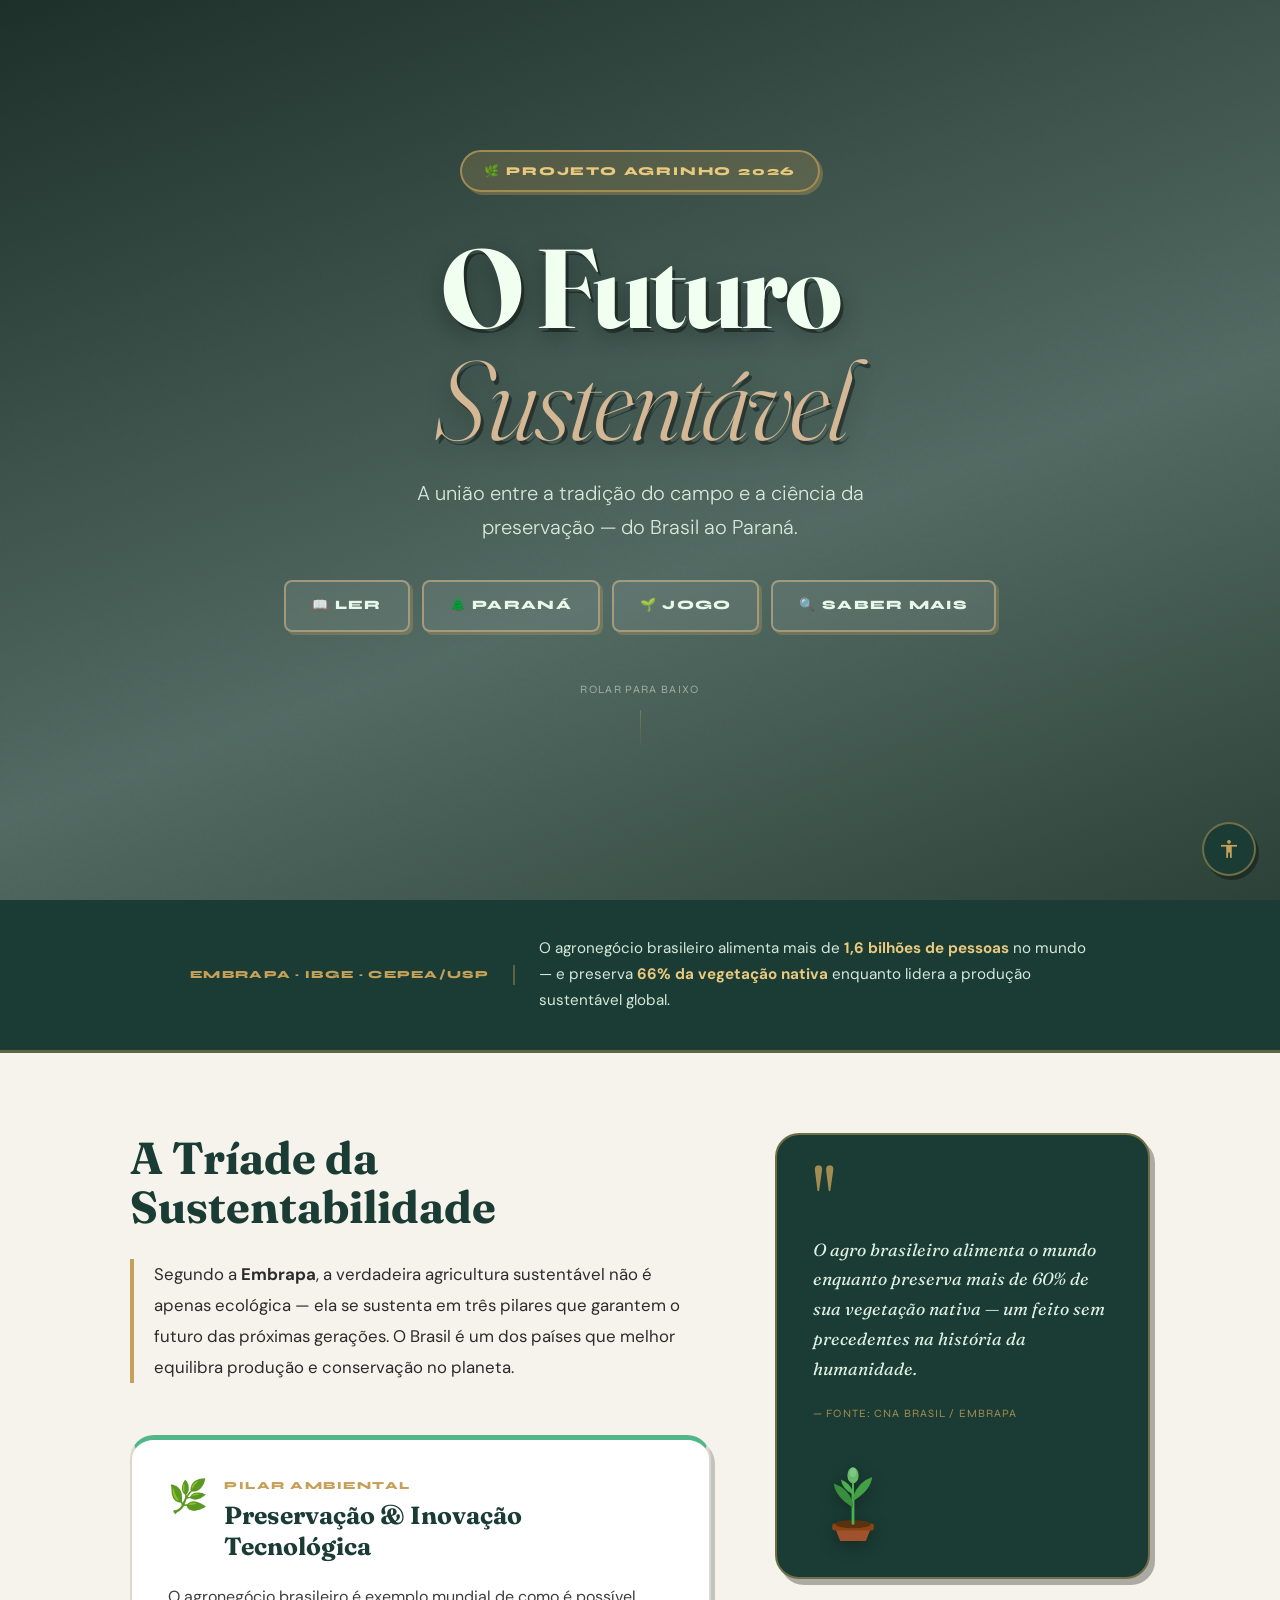
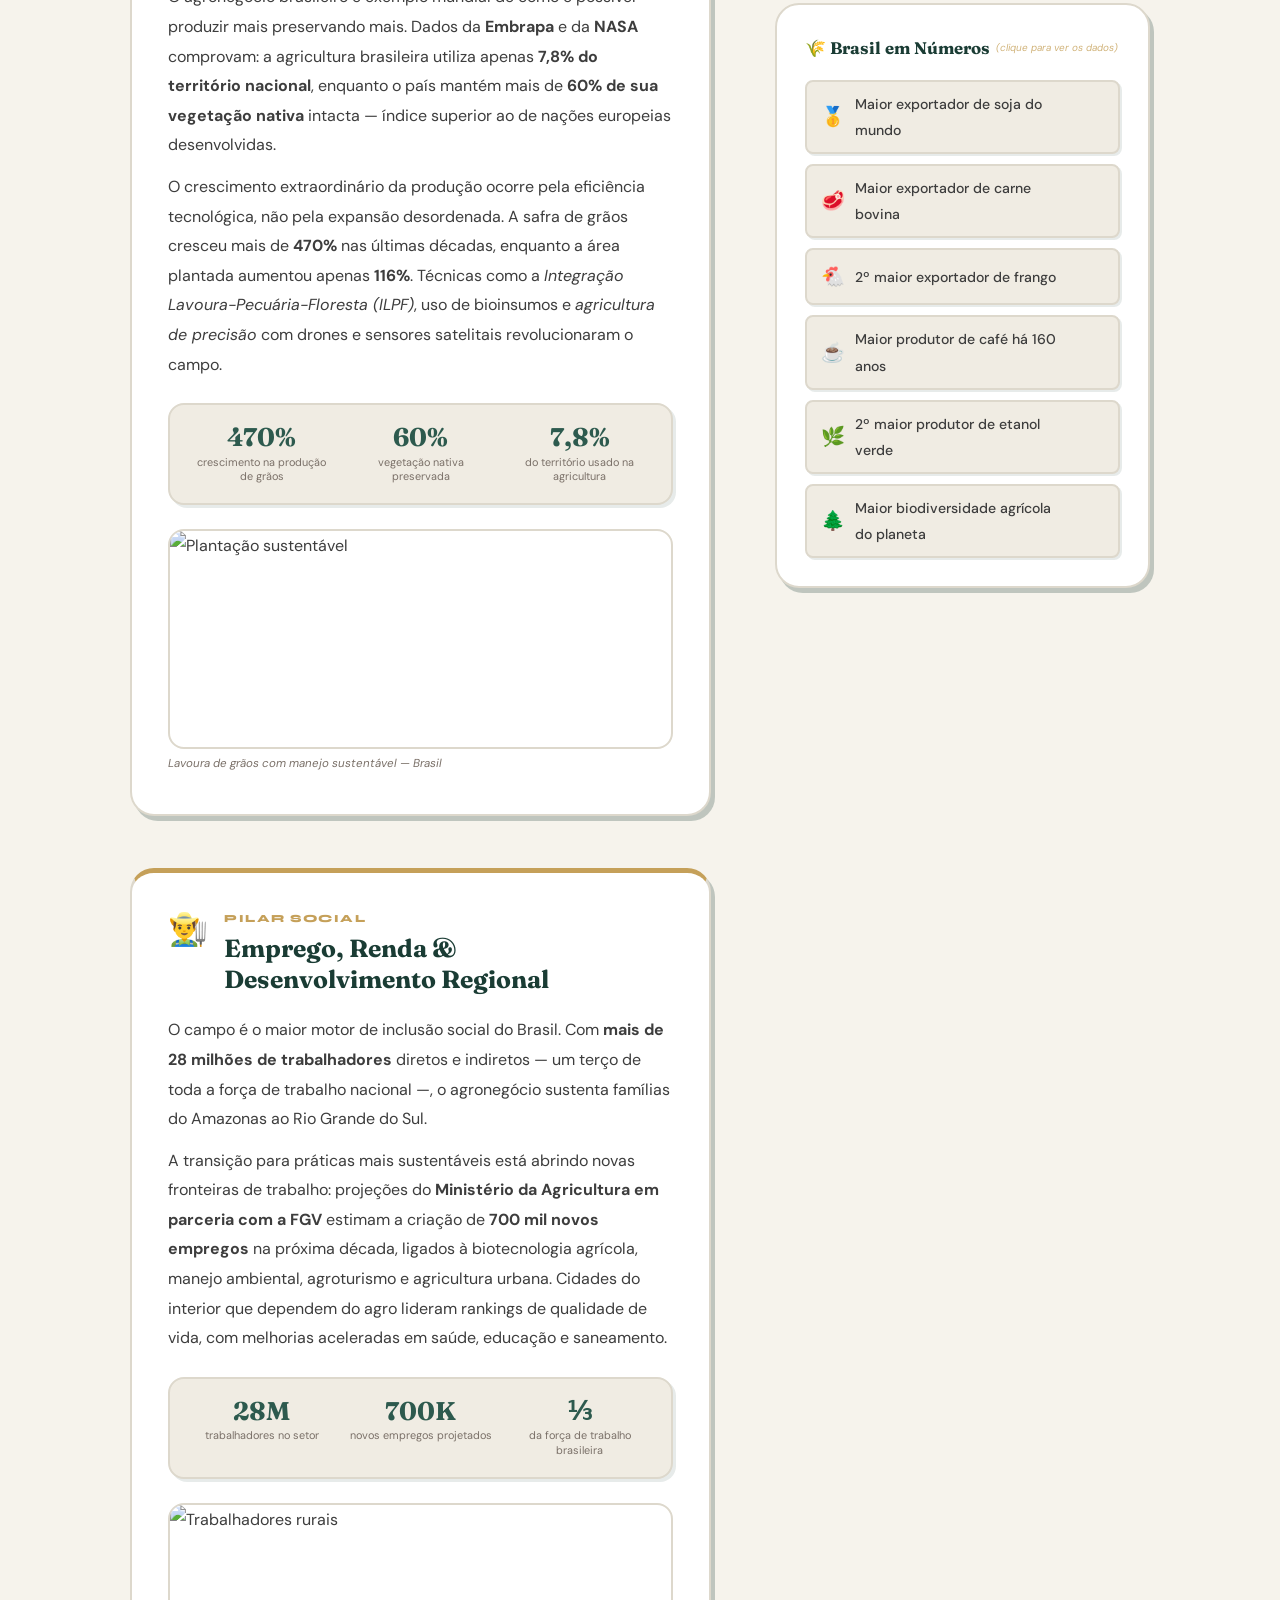
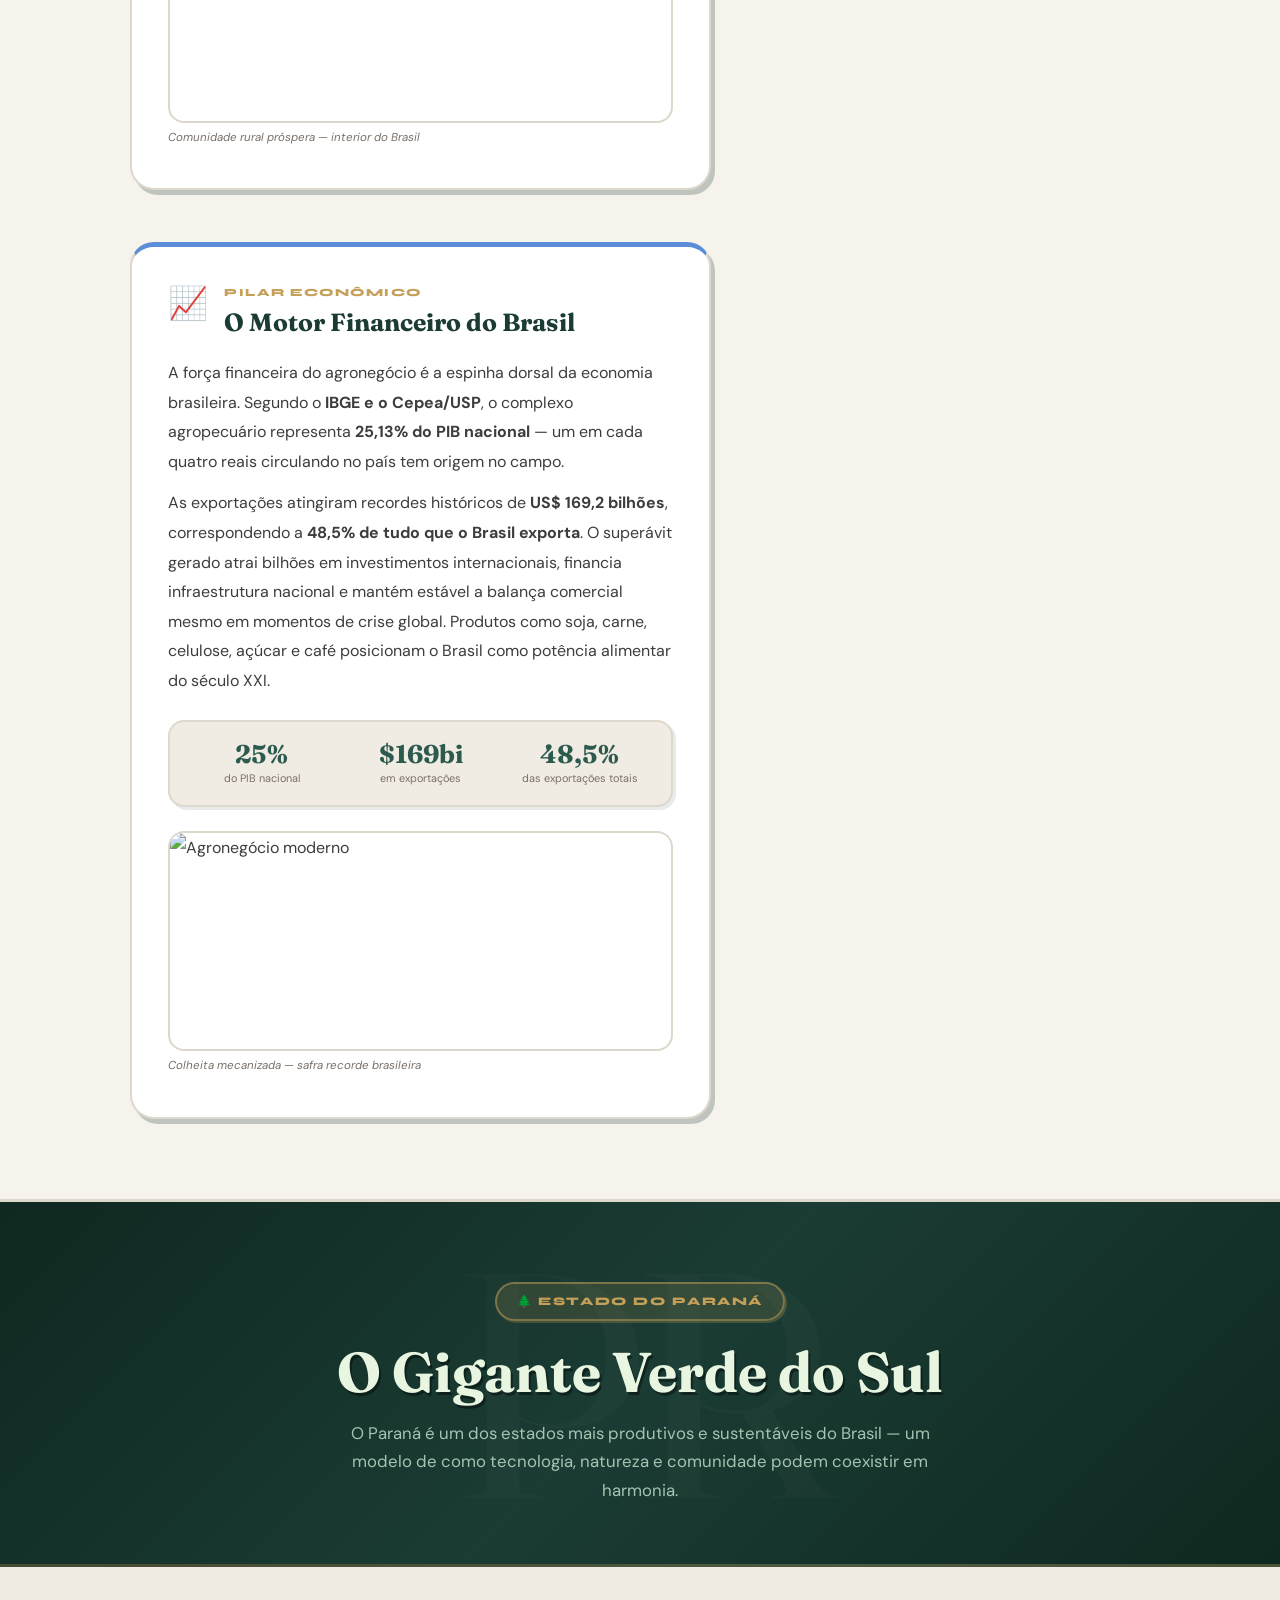
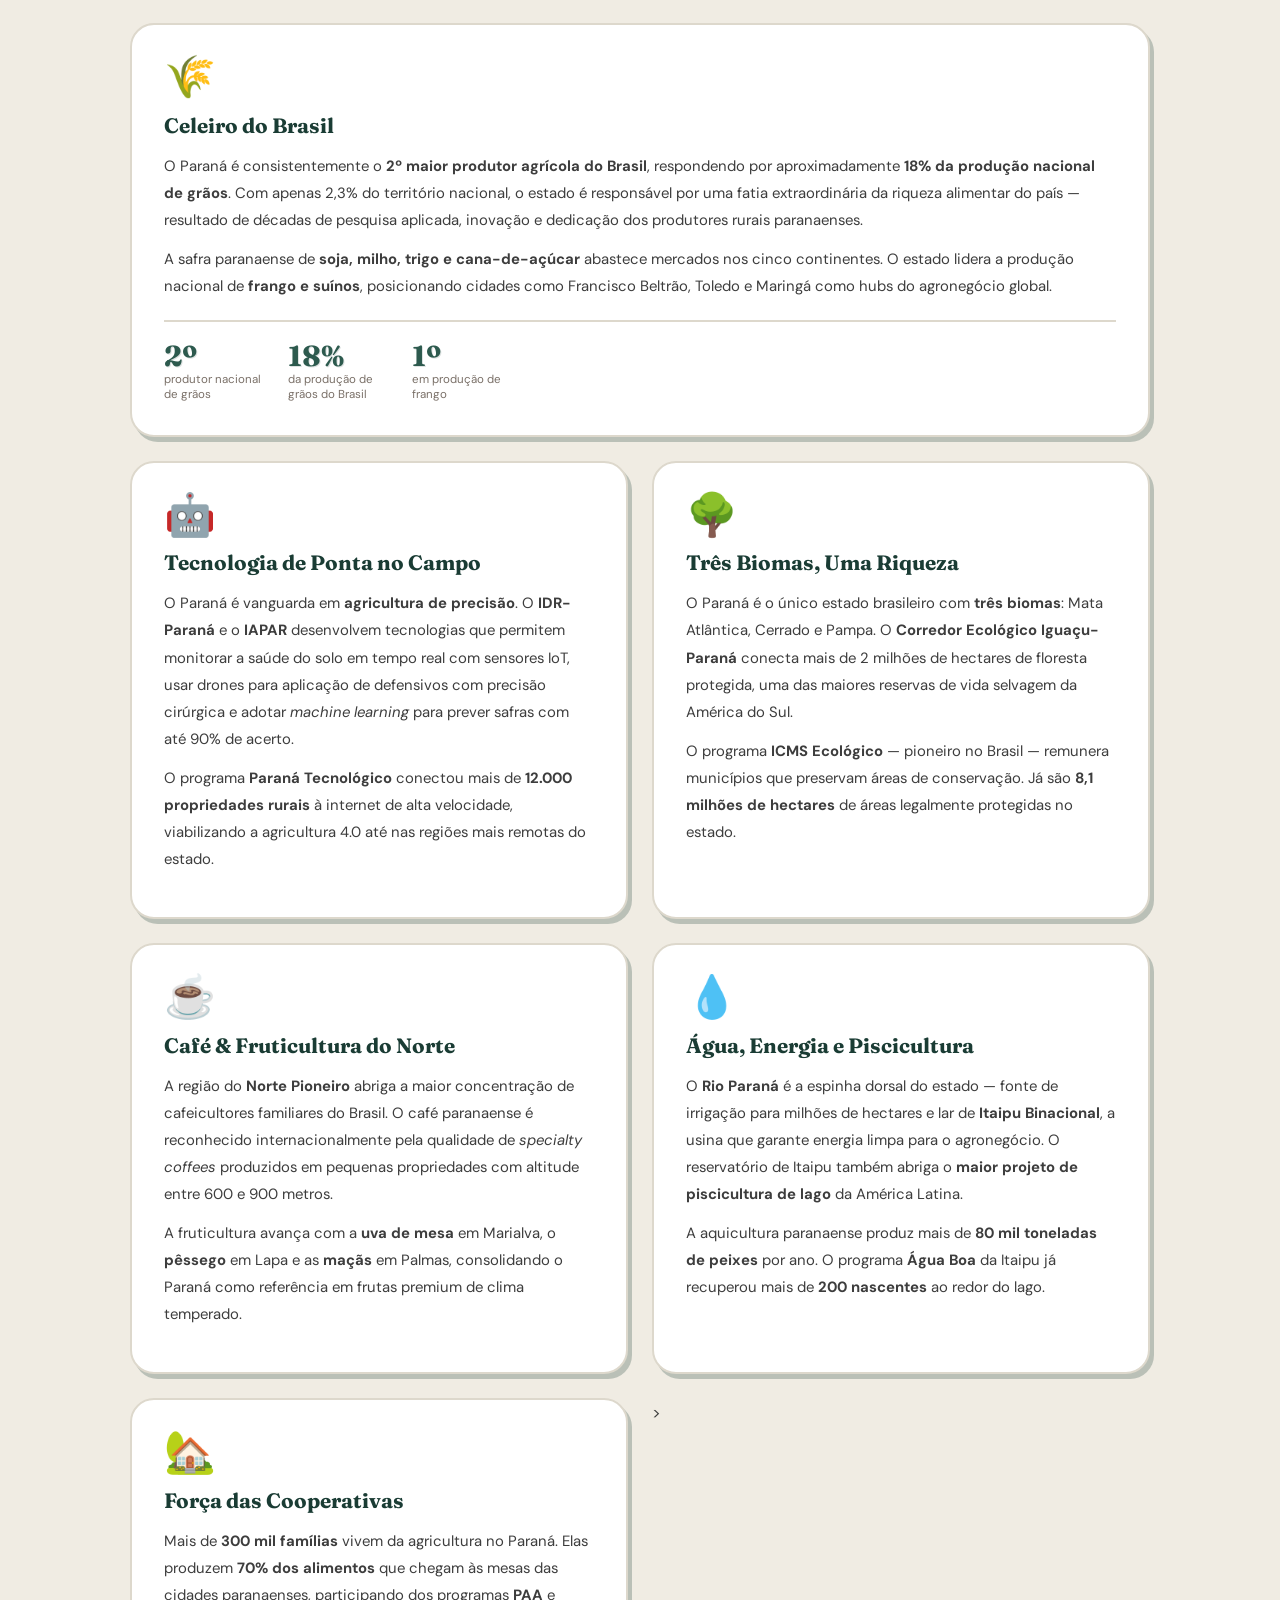
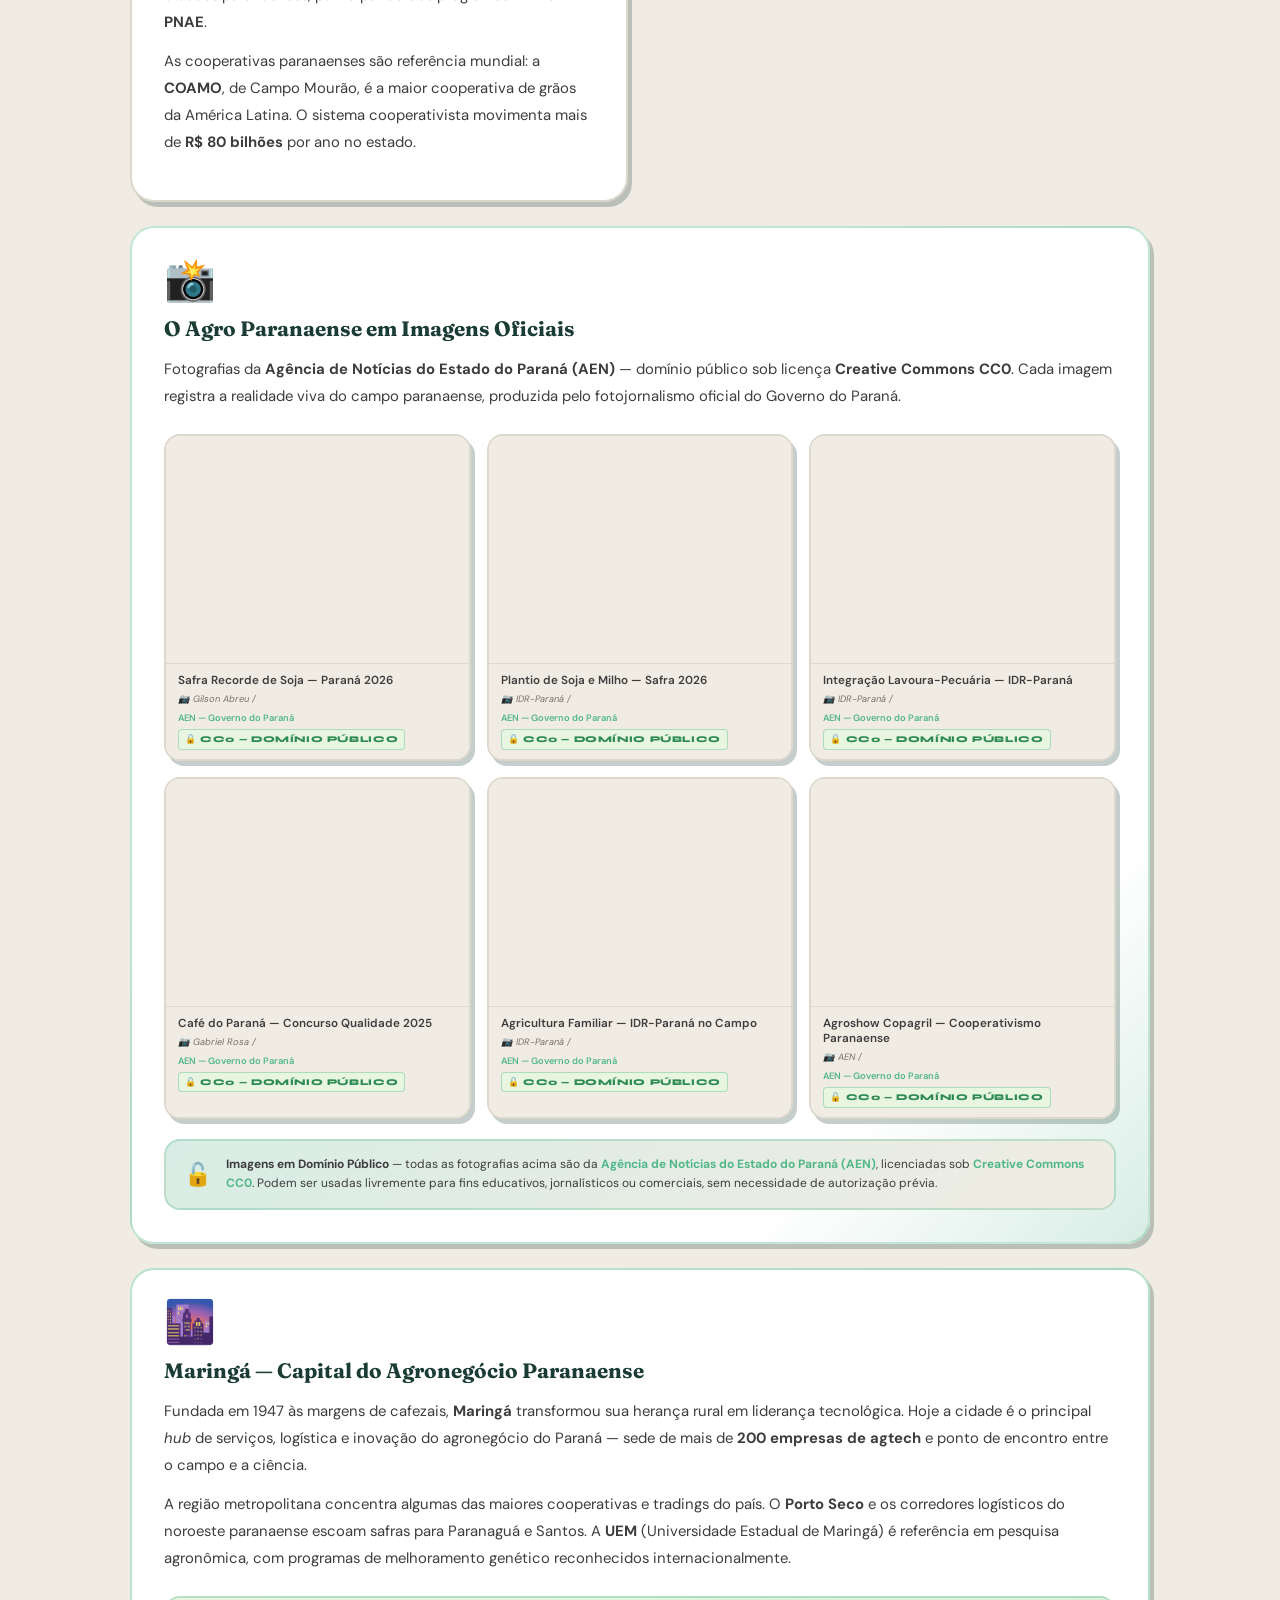
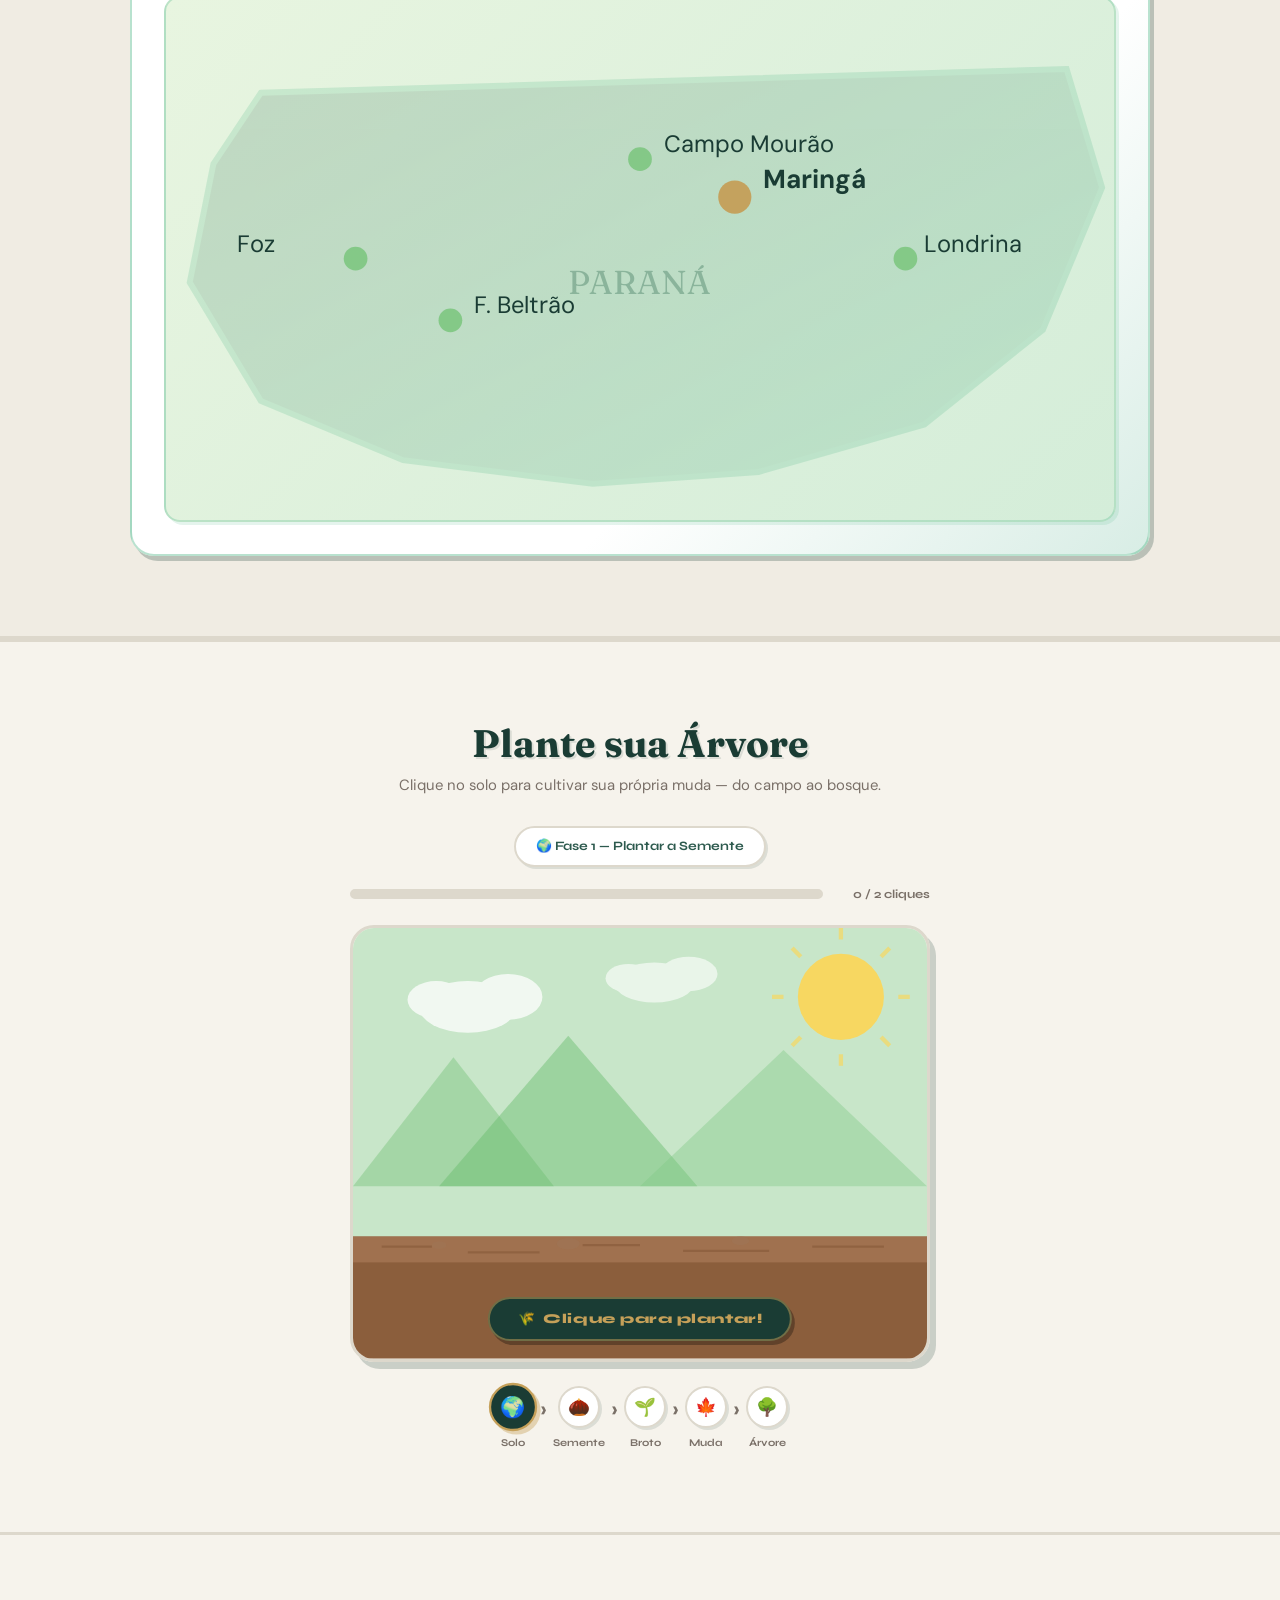
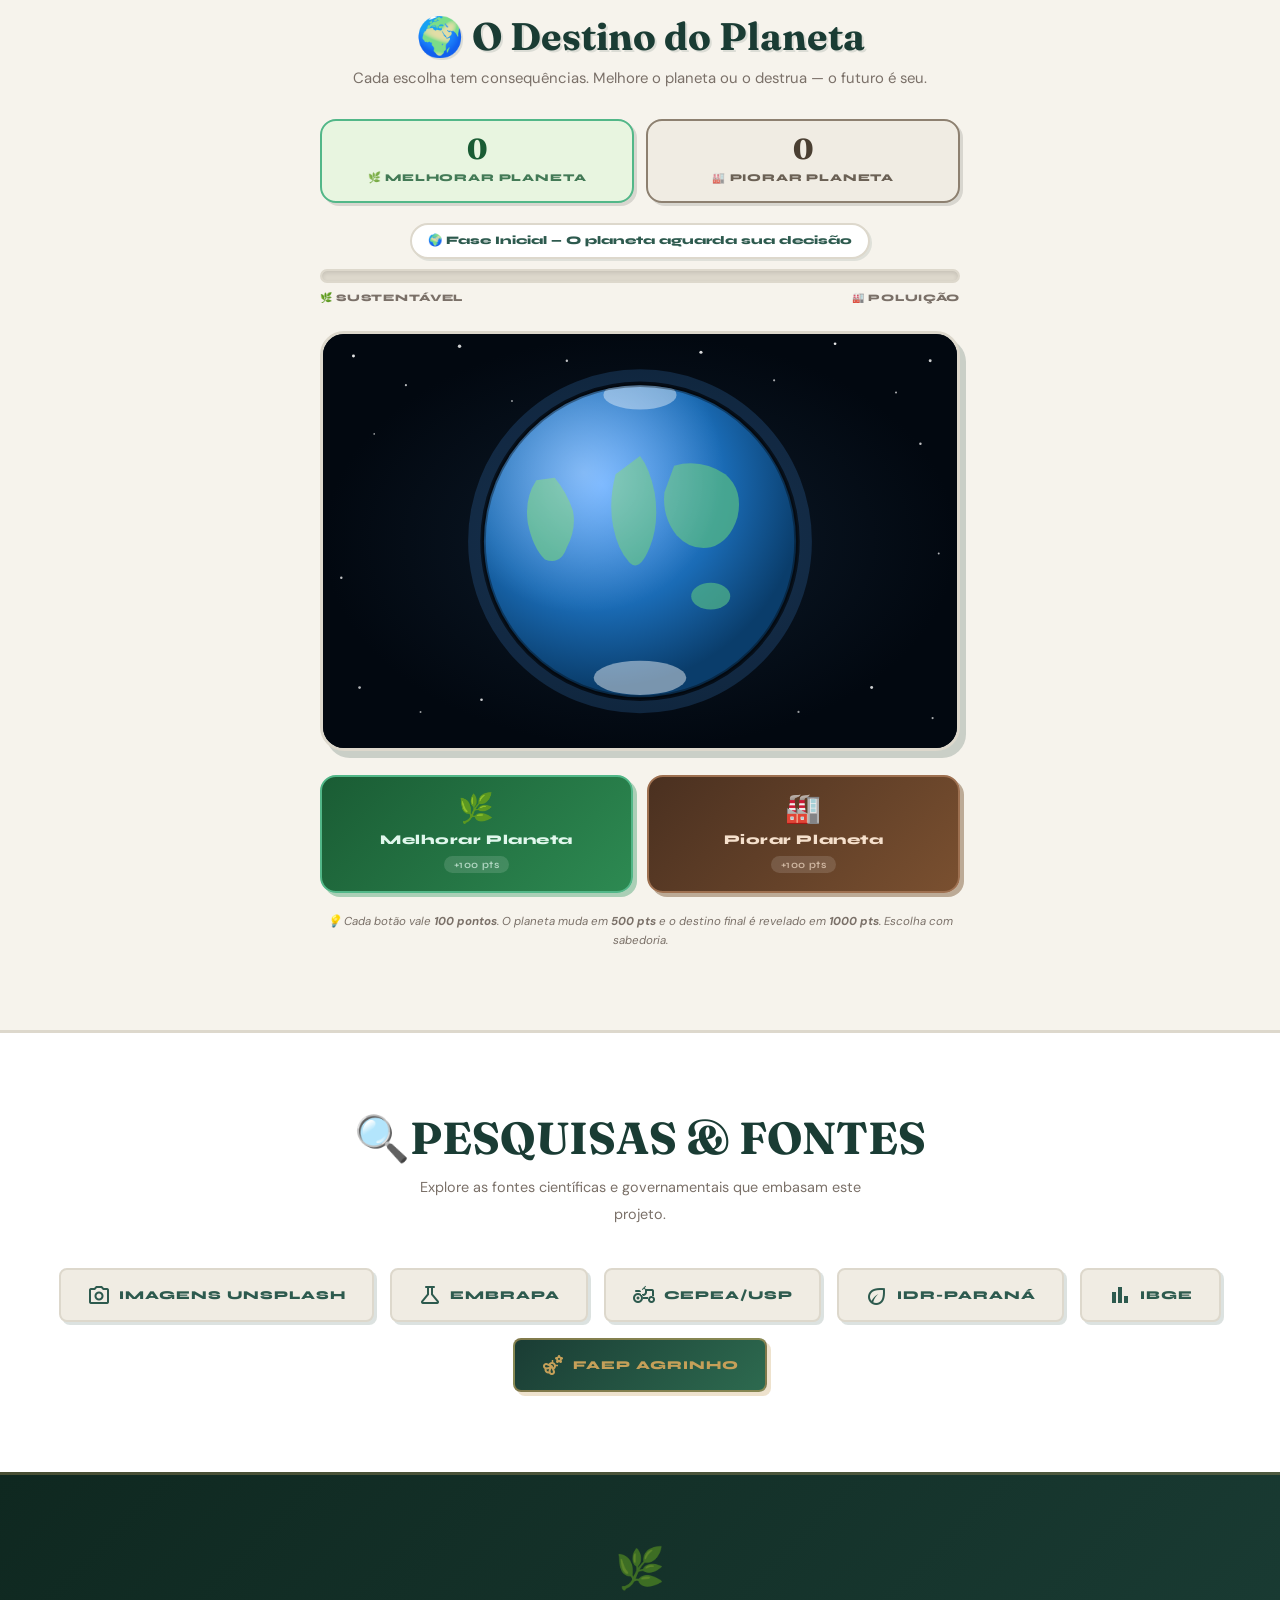
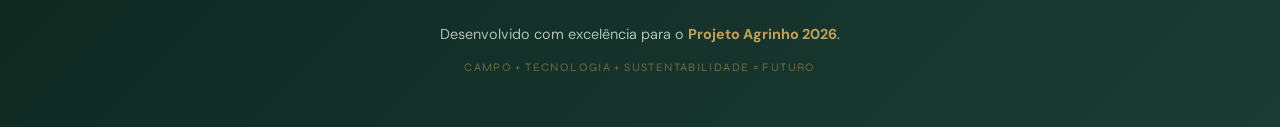
==== index.html @ 2ead5c41 "Add files via upload" ====
<!DOCTYPE html>
<html lang="pt-BR" data-theme="light">
<head>
    <meta charset="UTF-8">
    <meta name="viewport" content="width=device-width, initial-scale=1.0">
    <link rel="icon" type="image/png" href="favicon.png?v=1">
    <title>Espirito Natural Robotico</title>
    <link rel="stylesheet" href="style.css">
    <link rel="stylesheet" href="https://fonts.googleapis.com/css2?family=Material+Symbols+Outlined:opsz,wght,FILL,GRAD@24,400,0,0" />
    <link rel="preconnect" href="https://fonts.googleapis.com">
    <link href="https://fonts.googleapis.com/css2?family=Fraunces:ital,opsz,wght@0,9..144,300;0,9..144,700;1,9..144,400&family=DM+Sans:ital,opsz,wght@0,9..40,300;0,9..40,400;0,9..40,600&family=Syne:wght@400;700;800&display=swap" rel="stylesheet">
</head>
<body>

    <!-- ╔══════════════════════════════════════╗
         ║           HERO / CABEÇALHO           ║
         ╚══════════════════════════════════════╝ -->
    <header class="hero-gourmet">
        <div class="hero-bg-overlay"></div>
        <div class="overlay">
            <div class="hero-badge">🌿 Projeto Agrinho 2026</div>
            <h1>O Futuro <br><span class="italic-gold">Sustentável</span></h1>
            <p class="subtitulo">A união entre a tradição do campo e a ciência da preservação — do Brasil ao Paraná.</p>
            <nav class="hero-nav">
                <a href="#conteudo" class="hero-nav-btn">📖 Ler</a>
                <a href="#parana"   class="hero-nav-btn">🌲 Paraná</a>
                <a href="#jogo"     class="hero-nav-btn">🌱 Jogo</a>
                <a href="#saber-mais" class="hero-nav-btn">🔍 Saber Mais</a>
            </nav>
            <div class="hero-scroll-hint">
                <span>Rolar para baixo</span>
                <div class="scroll-line"></div>
            </div>
        </div>
    </header>

    <main id="conteudo">

        <!-- ╔══════════════════════════════════════╗
             ║        BANNER DE INTRODUÇÃO          ║
             ╚══════════════════════════════════════╝ -->
        <section class="intro-banner">
            <div class="intro-banner-inner">
                <span class="intro-tag">Embrapa · IBGE · Cepea/USP</span>
                <p>O agronegócio brasileiro alimenta mais de <strong>1,6 bilhões de pessoas</strong> no mundo — e preserva <strong>66% da vegetação nativa</strong> enquanto lidera a produção sustentável global.</p>
            </div>
        </section>

        <!-- ╔══════════════════════════════════════╗
             ║        ARTIGO — 3 PILARES            ║
             ╚══════════════════════════════════════╝ -->
        <section class="artigo-principal">
            <div class="coluna-texto">
                <h2>A Tríade da<br>Sustentabilidade</h2>
                <p class="intro">Segundo a <strong>Embrapa</strong>, a verdadeira agricultura sustentável não é apenas ecológica — ela se sustenta em três pilares que garantem o futuro das próximas gerações. O Brasil é um dos países que melhor equilibra produção e conservação no planeta.</p>

                <!-- PILAR AMBIENTAL -->
                <div class="topico topico-ambiental">
                    <div class="topico-header">
                        <span class="topico-icone">🌿</span>
                        <div>
                            <span class="topico-label">Pilar Ambiental</span>
                            <h3>Preservação &amp; Inovação Tecnológica</h3>
                        </div>
                    </div>
                    <p>O agronegócio brasileiro é exemplo mundial de como é possível produzir mais preservando mais. Dados da <strong>Embrapa</strong> e da <strong>NASA</strong> comprovam: a agricultura brasileira utiliza apenas <strong>7,8% do território nacional</strong>, enquanto o país mantém mais de <strong>60% de sua vegetação nativa</strong> intacta — índice superior ao de nações europeias desenvolvidas.</p>
                    <p>O crescimento extraordinário da produção ocorre pela eficiência tecnológica, não pela expansão desordenada. A safra de grãos cresceu mais de <strong>470%</strong> nas últimas décadas, enquanto a área plantada aumentou apenas <strong>116%</strong>. Técnicas como a <em>Integração Lavoura-Pecuária-Floresta (ILPF)</em>, uso de bioinsumos e <em>agricultura de precisão</em> com drones e sensores satelitais revolucionaram o campo.</p>
                    <div class="destaque-numeros">
                        <div class="num-item"><span class="num-valor">470%</span><span class="num-label">crescimento na produção de grãos</span></div>
                        <div class="num-item"><span class="num-valor">60%</span><span class="num-label">vegetação nativa preservada</span></div>
                        <div class="num-item"><span class="num-valor">7,8%</span><span class="num-label">do território usado na agricultura</span></div>
                    </div>
                    <img src="https://images.unsplash.com/photo-1625246333195-78d9c38ad449?q=80&w=900&auto=format&fit=crop" alt="Plantação sustentável" class="imagemlimite" loading="lazy">
                    <span class="img-caption">Lavoura de grãos com manejo sustentável — Brasil</span>
                </div>

                <!-- PILAR SOCIAL -->
                <div class="topico topico-social">
                    <div class="topico-header">
                        <span class="topico-icone">👨‍🌾</span>
                        <div>
                            <span class="topico-label">Pilar Social</span>
                            <h3>Emprego, Renda &amp; Desenvolvimento Regional</h3>
                        </div>
                    </div>
                    <p>O campo é o maior motor de inclusão social do Brasil. Com <strong>mais de 28 milhões de trabalhadores</strong> diretos e indiretos — um terço de toda a força de trabalho nacional —, o agronegócio sustenta famílias do Amazonas ao Rio Grande do Sul.</p>
                    <p>A transição para práticas mais sustentáveis está abrindo novas fronteiras de trabalho: projeções do <strong>Ministério da Agricultura em parceria com a FGV</strong> estimam a criação de <strong>700 mil novos empregos</strong> na próxima década, ligados à biotecnologia agrícola, manejo ambiental, agroturismo e agricultura urbana. Cidades do interior que dependem do agro lideram rankings de qualidade de vida, com melhorias aceleradas em saúde, educação e saneamento.</p>
                    <div class="destaque-numeros">
                        <div class="num-item"><span class="num-valor">28M</span><span class="num-label">trabalhadores no setor</span></div>
                        <div class="num-item"><span class="num-valor">700K</span><span class="num-label">novos empregos projetados</span></div>
                        <div class="num-item"><span class="num-valor">⅓</span><span class="num-label">da força de trabalho brasileira</span></div>
                    </div>
                    <img src="https://images.unsplash.com/photo-1500937386664-56d1dfef3854?q=80&w=900&auto=format&fit=crop" alt="Trabalhadores rurais" class="imagemlimite" loading="lazy">
                    <span class="img-caption">Comunidade rural próspera — interior do Brasil</span>
                </div>

                <!-- PILAR ECONÔMICO -->
                <div class="topico topico-economico">
                    <div class="topico-header">
                        <span class="topico-icone">📈</span>
                        <div>
                            <span class="topico-label">Pilar Econômico</span>
                            <h3>O Motor Financeiro do Brasil</h3>
                        </div>
                    </div>
                    <p>A força financeira do agronegócio é a espinha dorsal da economia brasileira. Segundo o <strong>IBGE e o Cepea/USP</strong>, o complexo agropecuário representa <strong>25,13% do PIB nacional</strong> — um em cada quatro reais circulando no país tem origem no campo.</p>
                    <p>As exportações atingiram recordes históricos de <strong>US$ 169,2 bilhões</strong>, correspondendo a <strong>48,5% de tudo que o Brasil exporta</strong>. O superávit gerado atrai bilhões em investimentos internacionais, financia infraestrutura nacional e mantém estável a balança comercial mesmo em momentos de crise global. Produtos como soja, carne, celulose, açúcar e café posicionam o Brasil como potência alimentar do século XXI.</p>
                    <div class="destaque-numeros">
                        <div class="num-item"><span class="num-valor">25%</span><span class="num-label">do PIB nacional</span></div>
                        <div class="num-item"><span class="num-valor">$169bi</span><span class="num-label">em exportações</span></div>
                        <div class="num-item"><span class="num-valor">48,5%</span><span class="num-label">das exportações totais</span></div>
                    </div>
                    <img src="https://images.unsplash.com/photo-1523741543316-beb7fc7023d8?q=80&w=900&auto=format&fit=crop" alt="Agronegócio moderno" class="imagemlimite" loading="lazy">
                    <span class="img-caption">Colheita mecanizada — safra recorde brasileira</span>
                </div>
            </div>

            <!-- ╔══════════════════════════════════════╗
                 ║   COLUNA DIREITA — CARD DESTAQUE     ║
                 ╚══════════════════════════════════════╝ -->
            <div class="coluna-destaque">

                <!-- Card citação com easter egg da plantinha -->
                <div class="card-citacao">
                    <span class="aspas">"</span>
                    <p>O agro brasileiro alimenta o mundo enquanto preserva mais de 60% de sua vegetação nativa — um feito sem precedentes na história da humanidade.</p>
                    <cite>— Fonte: CNA Brasil / Embrapa</cite>

                    <!-- Easter egg (SEGREDO): clique na plantinha para regar -->
                    <div class="egg-wrap" id="egg-wrap" title="Psst... clique na plantinha!">
                        <svg id="egg-svg" viewBox="0 0 100 110" xmlns="http://www.w3.org/2000/svg" aria-hidden="true">
                            <polygon points="28,95 72,95 66,110 34,110" fill="#a0522d"/>
                            <rect x="24" y="88" width="52" height="9" rx="3" fill="#8b4513"/>
                            <ellipse cx="50" cy="89" rx="22" ry="5" fill="#5a3210"/>
                            <line x1="50" y1="88" x2="50" y2="50" stroke="#4caf50" stroke-width="3.5" stroke-linecap="round"/>
                            <path d="M50,68 Q28,55 26,38 Q44,44 50,62" fill="#388e3c"/>
                            <path d="M50,60 Q72,47 74,30 Q56,36 50,55" fill="#43a047"/>
                            <path d="M50,52 Q36,44 35,33 Q47,38 50,49" fill="#4caf50"/>
                            <line x1="50" y1="50" x2="50" y2="32" stroke="#4caf50" stroke-width="2.5" stroke-linecap="round"/>
                            <ellipse cx="50" cy="28" rx="7" ry="10" fill="#66bb6a"/>
                            <ellipse cx="50" cy="24" rx="4" ry="6" fill="#81c784"/>
                            <g id="egg-gotas" opacity="0">
                                <circle cx="38" cy="42" r="2.5" fill="#64b5f6"/>
                                <circle cx="45" cy="52" r="2"   fill="#90caf9"/>
                                <circle cx="33" cy="58" r="2"   fill="#64b5f6"/>
                                <circle cx="50" cy="46" r="1.8" fill="#90caf9"/>
                                <circle cx="41" cy="34" r="2.2" fill="#64b5f6"/>
                                <circle cx="55" cy="55" r="1.5" fill="#90caf9"/>
                            </g>
                            <g id="egg-regador" opacity="0" transform="translate(58,18)">
                                <ellipse cx="14" cy="12" rx="12" ry="9" fill="#1565c0"/>
                                <path d="M22,8 Q32,4 30,16 Q28,20 22,16" stroke="#1565c0" stroke-width="2.5" fill="none" stroke-linecap="round"/>
                                <line x1="2" y1="14" x2="-10" y2="20" stroke="#1565c0" stroke-width="3" stroke-linecap="round"/>
                                <circle cx="-10" cy="20" r="3" fill="#1976d2"/>
                                <circle cx="-12" cy="23" r="1" fill="#90caf9"/>
                                <circle cx="-9"  cy="24" r="1" fill="#90caf9"/>
                                <circle cx="-7"  cy="23" r="1" fill="#90caf9"/>
                            </g>
                        </svg>
                        <div id="egg-balao" class="egg-balao" aria-live="polite"></div>
                    </div>
                </div>

                <!-- ╔══════════════════════════════════════╗
                     ║  BRASIL EM NÚMEROS                   ║
                     ╚══════════════════════════════════════╝ -->
                <!-- Cada item da lista é clicável e revela a quantidade real -->
                <div class="card-dados-rapidos">
                    <h4>🌾 Brasil em Números <span class="hint-clique">(clique para ver os dados)</span></h4>
                    <ul>
                        <li class="dado-clicavel" data-numero="🥇 1º lugar" data-detalhe="93 milhões de toneladas exportadas em 2023">
                            <span class="dado-emoji">🥇</span>
                            <span class="dado-texto">Maior exportador de soja do mundo</span>
                            <span class="dado-quantidade"></span>
                        </li>
                        <li class="dado-clicavel" data-numero="🥩 2,8 mi t/ano" data-detalhe="2,8 milhões de toneladas exportadas — 1º do mundo">
                            <span class="dado-emoji">🥩</span>
                            <span class="dado-texto">Maior exportador de carne bovina</span>
                            <span class="dado-quantidade"></span>
                        </li>
                        <li class="dado-clicavel" data-numero="🐔 5,2 mi t/ano" data-detalhe="5,2 milhões de toneladas exportadas — 2º do mundo">
                            <span class="dado-emoji">🐔</span>
                            <span class="dado-texto">2º maior exportador de frango</span>
                            <span class="dado-quantidade"></span>
                        </li>
                        <li class="dado-clicavel" data-numero="☕ +160 anos" data-detalhe="3,5 milhões de toneladas produzidas por ano">
                            <span class="dado-emoji">☕</span>
                            <span class="dado-texto">Maior produtor de café há 160 anos</span>
                            <span class="dado-quantidade"></span>
                        </li>
                        <li class="dado-clicavel" data-numero="🌿 33 bi litros" data-detalhe="33 bilhões de litros de etanol produzidos/ano">
                            <span class="dado-emoji">🌿</span>
                            <span class="dado-texto">2º maior produtor de etanol verde</span>
                            <span class="dado-quantidade"></span>
                        </li>
                        <li class="dado-clicavel" data-numero="🌲 +20% fauna" data-detalhe="Mais de 20% de toda biodiversidade do planeta">
                            <span class="dado-emoji">🌲</span>
                            <span class="dado-texto">Maior biodiversidade agrícola do planeta</span>
                            <span class="dado-quantidade"></span>
                        </li>
                    </ul>
                </div>
            </div>
        </section>

        <!-- ╔══════════════════════════════════════╗
             ║          SEÇÃO PARANÁ                ║
             ╚══════════════════════════════════════╝ -->
        <section class="secao-parana" id="parana">
            <div class="parana-header">
                <div class="parana-header-inner">
                    <span class="parana-tag">🌲 Estado do Paraná</span>
                    <h2>O Gigante Verde do Sul</h2>
                    <p class="parana-subtitulo">O Paraná é um dos estados mais produtivos e sustentáveis do Brasil — um modelo de como tecnologia, natureza e comunidade podem coexistir em harmonia.</p>
                </div>
            </div>

            <div class="parana-grid">

                <div class="parana-card parana-card-wide">
                    <div class="parana-card-icon">🌾</div>
                    <h3>Celeiro do Brasil</h3>
                    <p>O Paraná é consistentemente o <strong>2º maior produtor agrícola do Brasil</strong>, respondendo por aproximadamente <strong>18% da produção nacional de grãos</strong>. Com apenas 2,3% do território nacional, o estado é responsável por uma fatia extraordinária da riqueza alimentar do país — resultado de décadas de pesquisa aplicada, inovação e dedicação dos produtores rurais paranaenses.</p>
                    <p>A safra paranaense de <strong>soja, milho, trigo e cana-de-açúcar</strong> abastece mercados nos cinco continentes. O estado lidera a produção nacional de <strong>frango e suínos</strong>, posicionando cidades como Francisco Beltrão, Toledo e Maringá como hubs do agronegócio global.</p>
                    <div class="parana-numeros">
                        <div class="pr-num"><span>2º</span><small>produtor nacional de grãos</small></div>
                        <div class="pr-num"><span>18%</span><small>da produção de grãos do Brasil</small></div>
                        <div class="pr-num"><span>1º</span><small>em produção de frango</small></div>
                    </div>
                </div>

                <div class="parana-card">
                    <div class="parana-card-icon">🤖</div>
                    <h3>Tecnologia de Ponta no Campo</h3>
                    <p>O Paraná é vanguarda em <strong>agricultura de precisão</strong>. O <strong>IDR-Paraná</strong> e o <strong>IAPAR</strong> desenvolvem tecnologias que permitem monitorar a saúde do solo em tempo real com sensores IoT, usar drones para aplicação de defensivos com precisão cirúrgica e adotar <em>machine learning</em> para prever safras com até 90% de acerto.</p>
                    <p>O programa <strong>Paraná Tecnológico</strong> conectou mais de <strong>12.000 propriedades rurais</strong> à internet de alta velocidade, viabilizando a agricultura 4.0 até nas regiões mais remotas do estado.</p>
                </div>

                <div class="parana-card">
                    <div class="parana-card-icon">🌳</div>
                    <h3>Três Biomas, Uma Riqueza</h3>
                    <p>O Paraná é o único estado brasileiro com <strong>três biomas</strong>: Mata Atlântica, Cerrado e Pampa. O <strong>Corredor Ecológico Iguaçu-Paraná</strong> conecta mais de 2 milhões de hectares de floresta protegida, uma das maiores reservas de vida selvagem da América do Sul.</p>
                    <p>O programa <strong>ICMS Ecológico</strong> — pioneiro no Brasil — remunera municípios que preservam áreas de conservação. Já são <strong>8,1 milhões de hectares</strong> de áreas legalmente protegidas no estado.</p>
                </div>

                <div class="parana-card">
                    <div class="parana-card-icon">☕</div>
                    <h3>Café &amp; Fruticultura do Norte</h3>
                    <p>A região do <strong>Norte Pioneiro</strong> abriga a maior concentração de cafeicultores familiares do Brasil. O café paranaense é reconhecido internacionalmente pela qualidade de <em>specialty coffees</em> produzidos em pequenas propriedades com altitude entre 600 e 900 metros.</p>
                    <p>A fruticultura avança com a <strong>uva de mesa</strong> em Marialva, o <strong>pêssego</strong> em Lapa e as <strong>maçãs</strong> em Palmas, consolidando o Paraná como referência em frutas premium de clima temperado.</p>
                </div>

                <div class="parana-card">
                    <div class="parana-card-icon">💧</div>
                    <h3>Água, Energia e Piscicultura</h3>
                    <p>O <strong>Rio Paraná</strong> é a espinha dorsal do estado — fonte de irrigação para milhões de hectares e lar de <strong>Itaipu Binacional</strong>, a usina que garante energia limpa para o agronegócio. O reservatório de Itaipu também abriga o <strong>maior projeto de piscicultura de lago</strong> da América Latina.</p>
                    <p>A aquicultura paranaense produz mais de <strong>80 mil toneladas de peixes</strong> por ano. O programa <strong>Água Boa</strong> da Itaipu já recuperou mais de <strong>200 nascentes</strong> ao redor do lago.</p>
                </div>

                <div class="parana-card">
                    <div class="parana-card-icon">🏡</div>
                    <h3>Força das Cooperativas</h3>
                    <p>Mais de <strong>300 mil famílias</strong> vivem da agricultura no Paraná. Elas produzem <strong>70% dos alimentos</strong> que chegam às mesas das cidades paranaenses, participando dos programas <strong>PAA</strong> e <strong>PNAE</strong>.</p>
                    <p>As cooperativas paranaenses são referência mundial: a <strong>COAMO</strong>, de Campo Mourão, é a maior cooperativa de grãos da América Latina. O sistema cooperativista movimenta mais de <strong>R$ 80 bilhões</strong> por ano no estado.</p>
                </div>

>               <!-- ══════════════════════════════════════════════════════════════════
                     CARD DA GALERIA 
                    ══════════════════════════════════════════════════════════════════ -->
        <div class="parana-card parana-card-wide parana-card-galeria">
            <div class="parana-card-icon">📸</div>
            <h3>O Agro Paranaense em Imagens Oficiais</h3>
            <p>Fotografias da <strong>Agência de Notícias do Estado do Paraná (AEN)</strong> — domínio público sob licença <strong>Creative Commons CC0</strong>. Cada imagem registra a realidade viva do campo paranaense, produzida pelo fotojornalismo oficial do Governo do Paraná.</p>
        
            <div class="galeria-grid">
 
        <!-- ── Imagem 1: Safra recorde de soja 2026 ── -->
        <figure class="galeria-item">
            <div class="galeria-img-wrap">
                <img
                    src="https://www.parana.pr.gov.br/sites/default/arquivos_restritos/files/imagem/2026-02/soja_final020.jpg"
                    alt="Lavoura de soja no Paraná — safra recorde 2026"
                    loading="lazy"
                    class="galeria-img"
                    onerror="this.src='https://images.unsplash.com/photo-1625246333195-78d9c38ad449?q=80&w=800&auto=format&fit=crop'"
                >
                <div class="galeria-overlay">
                    <span class="galeria-overlay-tag">🌾 Soja</span>
                </div>
            </div>
            <figcaption class="galeria-caption">
                <span class="galeria-titulo">Safra Recorde de Soja — Paraná 2026</span>
                <span class="galeria-fonte">
                    📷 Gilson Abreu / <a href="https://www.parana.pr.gov.br/Galeria-de-Imagens/Com-22-milhoes-de-toneladas-Parana-deve-confirmar-safra-recorde-de-soja" target="_blank" rel="noopener">AEN — Governo do Paraná</a>
                    <span class="galeria-licenca">🔓 CC0 — Domínio Público</span>
                </span>
            </figcaption>
        </figure>
 
        <!-- ── Imagem 2: Plantio de soja / safra 2026 ── -->
        <figure class="galeria-item">
            <div class="galeria-img-wrap">
                <img
                    src="https://www.parana.pr.gov.br/sites/default/arquivos_restritos/files/styles/share/public/imagem/2026-01/whatsapp_image_2026-01-07_at_08.59.41.jpg?itok=IZMt2mRg"
                    alt="Plantio de soja e milho no Paraná — boletim safra 2026"
                    loading="lazy"
                    class="galeria-img"
                    onerror="this.src='https://images.unsplash.com/photo-1574943320219-553eb213f72d?q=80&w=800&auto=format&fit=crop'"
                >
                <div class="galeria-overlay">
                    <span class="galeria-overlay-tag">🌱 Plantio</span>
                </div>
            </div>
            <figcaption class="galeria-caption">
                <span class="galeria-titulo">Plantio de Soja e Milho — Safra 2026</span>
                <span class="galeria-fonte">
                    📷 IDR-Paraná / <a href="https://www.parana.pr.gov.br/aen/Noticia/Primeiro-boletim-da-safra-de-2026-aponta-bom-ritmo-nos-plantios-de-soja-milho-e-feijao" target="_blank" rel="noopener">AEN — Governo do Paraná</a>
                    <span class="galeria-licenca">🔓 CC0 — Domínio Público</span>
                </span>
            </figcaption>
        </figure>
 
        <!-- ── Imagem 3: Integração lavoura-pecuária — IDR-PR ── -->
        <figure class="galeria-item">
            <div class="galeria-img-wrap">
                <img
                    src="https://www.parana.pr.gov.br/sites/default/arquivos_restritos/files/styles/share/public/imagem/2025-09/whatsapp_image_2025-09-19_at_10.27.24_3.jpg?itok=TCDGpsc8"
                    alt="Integração lavoura-pecuária — Mostra Tecnológica IDR-PR em Ponta Grossa"
                    loading="lazy"
                    class="galeria-img"
                    onerror="this.src='https://images.unsplash.com/photo-1500937386664-56d1dfef3854?q=80&w=800&auto=format&fit=crop'"
                >
                <div class="galeria-overlay">
                    <span class="galeria-overlay-tag">🤖 ILPF</span>
                </div>
            </div>
            <figcaption class="galeria-caption">
                <span class="galeria-titulo">Integração Lavoura-Pecuária — IDR-Paraná</span>
                <span class="galeria-fonte">
                    📷 IDR-Paraná / <a href="https://www.parana.pr.gov.br/aen/Noticia/Integracao-lavoura-pecuaria-e-destaque-de-mostra-tecnologica-do-IDR-PR-em-Ponta-Grossa" target="_blank" rel="noopener">AEN — Governo do Paraná</a>
                    <span class="galeria-licenca">🔓 CC0 — Domínio Público</span>
                </span>
            </figcaption>
        </figure>
 
        <!-- ── Imagem 4: Café do Paraná — Concurso Qualidade 2025 ── -->
        <figure class="galeria-item">
            <div class="galeria-img-wrap">
                <img
                    src="https://www.parana.pr.gov.br/sites/default/arquivos_restritos/files/styles/share/public/imagem/2025-11/cafe_-_gabriel_rosa_15.jpg?itok=kwfUje1p"
                    alt="Café do Paraná — Concurso Café Qualidade Paraná 2025"
                    loading="lazy"
                    class="galeria-img"
                    onerror="this.src='https://images.unsplash.com/photo-1611854779393-1b2da9d400fe?q=80&w=800&auto=format&fit=crop'"
                >
                <div class="galeria-overlay">
                    <span class="galeria-overlay-tag">☕ Café PR</span>
                </div>
            </div>
            <figcaption class="galeria-caption">
                <span class="galeria-titulo">Café do Paraná — Concurso Qualidade 2025</span>
                <span class="galeria-fonte">
                    📷 Gabriel Rosa / <a href="https://www.parana.pr.gov.br/aen/Noticia/Concurso-Cafe-Qualidade-Parana-vencedores-de-2025-saem-na-semana-que-vem" target="_blank" rel="noopener">AEN — Governo do Paraná</a>
                    <span class="galeria-licenca">🔓 CC0 — Domínio Público</span>
                </span>
            </figcaption>
        </figure>
 
        <!-- ── Imagem 5: Agricultura Familiar — IDR-PR ── -->
        <figure class="galeria-item">
            <div class="galeria-img-wrap">
                <img
                    src="https://www.parana.pr.gov.br/sites/default/arquivos_restritos/files/styles/share/public/imagem/2025-07/capa.jpg?itok=f9iGvZkg"
                    alt="Agricultura familiar no Paraná — IDR-PR no campo"
                    loading="lazy"
                    class="galeria-img"
                    onerror="this.src='https://images.unsplash.com/photo-1523741543316-beb7fc7023d8?q=80&w=800&auto=format&fit=crop'"
                >
                <div class="galeria-overlay">
                    <span class="galeria-overlay-tag">👨‍🌾 Família Rural</span>
                </div>
            </div>
            <figcaption class="galeria-caption">
                <span class="galeria-titulo">Agricultura Familiar — IDR-Paraná no Campo</span>
                <span class="galeria-fonte">
                    📷 IDR-Paraná / <a href="https://www.parana.pr.gov.br/aen/Noticia/Dia-da-Agricultura-Familiar-IDR-PR-e-o-braco-tecnico-das-pequenas-propriedades" target="_blank" rel="noopener">AEN — Governo do Paraná</a>
                    <span class="galeria-licenca">🔓 CC0 — Domínio Público</span>
                </span>
            </figcaption>
        </figure>
 
        <!-- ── Imagem 6: Agroshow / Cooperativa Copagril ── -->
        <figure class="galeria-item">
            <div class="galeria-img-wrap">
                <img
                    src="https://www.parana.pr.gov.br/sites/default/arquivos_restritos/files/styles/share/public/imagem/2025-01/agroshow_copagril_2025.jpg"
                    alt="Agroshow Copagril 2025 — eventos agropecuários do Paraná"
                    loading="lazy"
                    class="galeria-img"
                    onerror="this.src='https://images.unsplash.com/photo-1560493676-04071c5f467b?q=80&w=800&auto=format&fit=crop'"
                >
                <div class="galeria-overlay">
                    <span class="galeria-overlay-tag">🏭 Cooperativas</span>
                </div>
            </div>
            <figcaption class="galeria-caption">
                <span class="galeria-titulo">Agroshow Copagril — Cooperativismo Paranaense</span>
                <span class="galeria-fonte">
                    📷 AEN / <a href="https://www.parana.pr.gov.br/aen/Noticia/Agroshow-Copagril-abre-temporada-de-eventos-agropecuarios-no-Parana" target="_blank" rel="noopener">AEN — Governo do Paraná</a>
                    <span class="galeria-licenca">🔓 CC0 — Domínio Público</span>
                </span>
            </figcaption>
        </figure>
 
    </div>
 
    <!-- Nota de licença oficial -->
    <div class="galeria-licenca-global">
        <span class="galeria-licenca-icone">🔓</span>
        <div>
            <strong>Imagens em Domínio Público</strong> — todas as fotografias acima são da
            <a href="https://www.parana.pr.gov.br/aen/Galerias" target="_blank" rel="noopener">Agência de Notícias do Estado do Paraná (AEN)</a>,
            licenciadas sob <a href="https://creativecommons.org/publicdomain/zero/1.0/" target="_blank" rel="noopener">Creative Commons CC0</a>.
            Podem ser usadas livremente para fins educativos, jornalísticos ou comerciais, sem necessidade de autorização prévia.
        </div>
    </div>
</div>
                <!-- Card Maringá -->
                <div class="parana-card parana-card-wide parana-card-destaque">
                    <div class="parana-card-icon">🌆</div>
                    <h3>Maringá — Capital do Agronegócio Paranaense</h3>
                    <p>Fundada em 1947 às margens de cafezais, <strong>Maringá</strong> transformou sua herança rural em liderança tecnológica. Hoje a cidade é o principal <em>hub</em> de serviços, logística e inovação do agronegócio do Paraná — sede de mais de <strong>200 empresas de agtech</strong> e ponto de encontro entre o campo e a ciência.</p>
                    <p>A região metropolitana concentra algumas das maiores cooperativas e tradings do país. O <strong>Porto Seco</strong> e os corredores logísticos do noroeste paranaense escoam safras para Paranaguá e Santos. A <strong>UEM</strong> (Universidade Estadual de Maringá) é referência em pesquisa agronômica, com programas de melhoramento genético reconhecidos internacionalmente.</p>
                    <div class="mapapr-wrap">
                        <svg viewBox="0 0 400 220" class="mapapr-svg">
                            <defs>
                                <linearGradient id="pr-grad" x1="0" y1="0" x2="1" y2="1">
                                    <stop offset="0%" stop-color="#2d6a4f"/>
                                    <stop offset="100%" stop-color="#52b788"/>
                                </linearGradient>
                            </defs>
                            <path d="M 40,40 L 380,30 L 395,80 L 370,140 L 320,180 L 250,200 L 180,205 L 100,195 L 40,170 L 10,120 L 20,70 Z"
                                  fill="url(#pr-grad)" opacity="0.2" stroke="#52b788" stroke-width="2.5"/>
                            <circle cx="240" cy="84" r="7" fill="#c5a059" opacity="0.95"/>
                            <text x="252" y="80" font-size="11" fill="#1a3c34" font-family="DM Sans" font-weight="700">Maringá</text>
                            <circle cx="200" cy="68" r="5" fill="#81c784" opacity="0.95"/>
                            <text x="210" y="65" font-size="10" fill="#1a3c34" font-family="DM Sans">Campo Mourão</text>
                            <circle cx="120" cy="136" r="5" fill="#81c784" opacity="0.95"/>
                            <text x="130" y="133" font-size="10" fill="#1a3c34" font-family="DM Sans">F. Beltrão</text>
                            <circle cx="312" cy="110" r="5" fill="#81c784" opacity="0.95"/>
                            <text x="320" y="107" font-size="10" fill="#1a3c34" font-family="DM Sans">Londrina</text>
                            <circle cx="80" cy="110" r="5" fill="#81c784" opacity="0.95"/>
                            <text x="30" y="107" font-size="10" fill="#1a3c34" font-family="DM Sans">Foz</text>
                            <text x="200" y="125" text-anchor="middle" font-size="14" fill="#2d6a4f" opacity="0.35" font-family="Fraunces">PARANÁ</text>
                        </svg>
                    </div>
                </div>

            </div>
        </section>

        <!-- ╔══════════════════════════════════════╗
             ║     JOGO PRINCIPAL — PLANTE ÁRVORE  ║
             ╚══════════════════════════════════════╝ -->
        <section class="secao-jogo" id="jogo">
            <div class="jogo-container">
                <h2 class="jogo-titulo">Plante sua Árvore</h2>
                <p class="jogo-subtitulo">Clique no solo para cultivar sua própria muda — do campo ao bosque.</p>

                <div class="jogo-estagio-label">
                    <span id="jogo-fase-nome">🌍 Fase 1 — Plantar a Semente</span>
                </div>

                <div class="jogo-progresso-wrap">
                    <div class="jogo-progresso-bar"><div id="jogo-barra" style="width:0%"></div></div>
                    <span id="jogo-contagem">0 / 2 cliques</span>
                </div>

                <div class="jogo-cena" id="jogo-cena">
                    <svg id="jogo-svg" viewBox="0 0 400 300" xmlns="http://www.w3.org/2000/svg">
                        <rect id="svg-ceu" x="0" y="0" width="400" height="220" fill="#c8e6c9"/>
                        <circle cx="340" cy="48" r="30" fill="#FFD54F" opacity="0.85"/>
                        <g stroke="#FFD54F" stroke-width="3" opacity="0.6">
                            <line x1="340" y1="8"   x2="340" y2="0"/>
                            <line x1="340" y1="88"  x2="340" y2="96"/>
                            <line x1="300" y1="48"  x2="292" y2="48"/>
                            <line x1="380" y1="48"  x2="388" y2="48"/>
                            <line x1="312" y1="20"  x2="306" y2="14"/>
                            <line x1="368" y1="76"  x2="374" y2="82"/>
                            <line x1="368" y1="20"  x2="374" y2="14"/>
                            <line x1="312" y1="76"  x2="306" y2="82"/>
                        </g>
                        <g opacity="0.75">
                            <ellipse cx="80"  cy="55" rx="34" ry="18" fill="white"/>
                            <ellipse cx="108" cy="48" rx="24" ry="16" fill="white"/>
                            <ellipse cx="58"  cy="50" rx="20" ry="13" fill="white"/>
                        </g>
                        <g opacity="0.6">
                            <ellipse cx="210" cy="38" rx="28" ry="14" fill="white"/>
                            <ellipse cx="234" cy="32" rx="20" ry="12" fill="white"/>
                            <ellipse cx="192" cy="35" rx="16" ry="10" fill="white"/>
                        </g>
                        <polygon points="0,180 70,90 140,180"   fill="#81c784" opacity="0.5"/>
                        <polygon points="60,180 150,75 240,180"  fill="#66bb6a" opacity="0.45"/>
                        <polygon points="200,180 300,85 400,180" fill="#81c784" opacity="0.4"/>
                        <rect x="0" y="215" width="400" height="85" fill="#8B5E3C"/>
                        <rect x="0" y="215" width="400" height="18" fill="#A0714F"/>
                        <line x1="20"  y1="222" x2="55"  y2="222" stroke="#7a4e2d" stroke-width="1.5" opacity="0.4"/>
                        <line x1="80"  y1="226" x2="130" y2="226" stroke="#7a4e2d" stroke-width="1.5" opacity="0.4"/>
                        <line x1="160" y1="221" x2="200" y2="221" stroke="#7a4e2d" stroke-width="1.5" opacity="0.4"/>
                        <line x1="230" y1="225" x2="290" y2="225" stroke="#7a4e2d" stroke-width="1.5" opacity="0.4"/>
                        <line x1="320" y1="222" x2="370" y2="222" stroke="#7a4e2d" stroke-width="1.5" opacity="0.4"/>
                        <g id="fase-0">
                            <ellipse cx="150" cy="220" rx="8" ry="4" fill="#9e7556" opacity="0.7"/>
                            <ellipse cx="270" cy="218" rx="6" ry="3" fill="#9e7556" opacity="0.7"/>
                            <ellipse cx="60"  cy="221" rx="5" ry="2.5" fill="#9e7556" opacity="0.6"/>
                        </g>
                        <g id="fase-1" display="none">
                            <ellipse cx="200" cy="218" rx="14" ry="5" fill="#6b3f1e"/>
                            <ellipse cx="200" cy="215" rx="9"  ry="6" fill="#8B6914" stroke="#5a3e0a" stroke-width="1"/>
                            <line x1="200" y1="210" x2="200" y2="220" stroke="#5a3e0a" stroke-width="1" opacity="0.5"/>
                        </g>
                        <g id="fase-2" display="none">
                            <rect x="197" y="175" width="6"  height="44" rx="3" fill="#4caf50"/>
                            <ellipse cx="186" cy="190" rx="14" ry="8"  fill="#66bb6a" transform="rotate(-30 186 190)"/>
                            <ellipse cx="214" cy="188" rx="14" ry="8"  fill="#81c784" transform="rotate(30 214 188)"/>
                            <ellipse cx="200" cy="172" rx="7"  ry="10" fill="#4caf50"/>
                        </g>
                        <g id="fase-3" display="none">
                            <rect x="194" y="160" width="12" height="58" rx="4" fill="#795548"/>
                            <ellipse cx="200" cy="145" rx="38" ry="30" fill="#388e3c"/>
                            <ellipse cx="200" cy="133" rx="26" ry="20" fill="#4caf50"/>
                            <ellipse cx="192" cy="128" rx="10" ry="7"  fill="#81c784" opacity="0.5"/>
                        </g>
                        <g id="fase-4" display="none">
                            <path d="M188,218 Q175,225 162,228" stroke="#5d4037" stroke-width="4" fill="none" stroke-linecap="round"/>
                            <path d="M212,218 Q225,225 238,228" stroke="#5d4037" stroke-width="4" fill="none" stroke-linecap="round"/>
                            <rect x="188" y="130" width="24" height="90" rx="6" fill="#5d4037"/>
                            <rect x="200" y="130" width="12" height="90" rx="3" fill="#4e342e" opacity="0.4"/>
                            <ellipse cx="200" cy="108" rx="72" ry="55" fill="#2e7d32"/>
                            <ellipse cx="200" cy="88"  rx="55" ry="44" fill="#388e3c"/>
                            <ellipse cx="200" cy="68"  rx="38" ry="32" fill="#43a047"/>
                            <ellipse cx="182" cy="62"  rx="14" ry="10" fill="#66bb6a" opacity="0.55"/>
                            <ellipse cx="218" cy="78"  rx="10" ry="7"  fill="#66bb6a" opacity="0.4"/>
                            <circle cx="175" cy="105" r="5" fill="#e53935"/>
                            <circle cx="195" cy="115" r="5" fill="#e53935"/>
                            <circle cx="218" cy="108" r="5" fill="#e53935"/>
                            <circle cx="230" cy="95"  r="4" fill="#ef9a9a"/>
                            <circle cx="168" cy="92"  r="4" fill="#ef9a9a"/>
                        </g>
                        <g id="particulas"></g>
                    </svg>

                    <button id="jogo-btn" aria-label="Clique para cultivar">
                        <span id="jogo-btn-icone">🌾</span>
                        <span id="jogo-btn-texto">Clique para plantar!</span>
                    </button>

                    <div id="jogo-msg" class="jogo-msg" aria-live="polite"></div>
                </div>

                <!-- Linha do tempo das fases -->
                <div class="jogo-timeline">
                    <div class="fase-item" id="tl-0"><div class="fase-bolinha ativa">🌍</div><span>Solo</span></div>
                    <div class="fase-seta">›</div>
                    <div class="fase-item" id="tl-1"><div class="fase-bolinha">🌰</div><span>Semente</span></div>
                    <div class="fase-seta">›</div>
                    <div class="fase-item" id="tl-2"><div class="fase-bolinha">🌱</div><span>Broto</span></div>
                    <div class="fase-seta">›</div>
                    <div class="fase-item" id="tl-3"><div class="fase-bolinha">🍁</div><span>Muda</span></div>
                    <div class="fase-seta">›</div>
                    <div class="fase-item" id="tl-4"><div class="fase-bolinha">🌳</div><span>Árvore</span></div>
                </div>
            </div>
        </section>
<!-- ╔══════════════════════════════════════════════════════════════════════════╗
     ║  JOGO DO PLANETA                                                         ║
     ╚══════════════════════════════════════════════════════════════════════════╝ -->

<section class="secao-jogo-planeta" id="jogo-planeta">
    <div class="planeta-container">

        <h2 class="planeta-titulo">🌍 O Destino do Planeta</h2>
        <p class="planeta-subtitulo">Cada escolha tem consequências. Melhore o planeta ou o destrua — o futuro é seu.</p>

        <!-- Placares duplos -->
        <div class="planeta-placar-wrap">
            <div class="placar-card verde" id="pl-placar-verde">
                <span class="placar-valor" id="pl-pts-verde">0</span>
                <span class="placar-label">🌿 Melhorar Planeta</span>
            </div>
            <div class="placar-card cinza" id="pl-placar-cinza">
                <span class="placar-valor" id="pl-pts-cinza">0</span>
                <span class="placar-label">🏭 Piorar Planeta</span>
            </div>
        </div>

        <!-- Fase atual -->
        <div class="barra-fase-label" id="pl-fase-label">🌍 Fase Inicial — O planeta aguarda sua decisão</div>

        <!-- Barra de progresso dupla -->
        <div class="planeta-barra-wrap">
            <div class="planeta-barra-track">
                <div class="planeta-barra-verde" id="pl-barra-verde"></div>
                <div class="planeta-barra-cinza"  id="pl-barra-cinza"></div>
            </div>
            <div class="barra-labels">
                <span>🌿 Sustentável</span>
                <span>🏭 Poluição</span>
            </div>
        </div>

        <!-- ══════════════════════════════════════════
             CENA — Planeta 
        ══════════════════════════════════════════ -->
        <div class="planeta-cena" id="pl-cena">
            <svg id="pl-svg" viewBox="0 0 520 340" xmlns="http://www.w3.org/2000/svg">
                <defs>
                    <radialGradient id="espaco-grad" cx="50%" cy="50%" r="50%">
                        <stop offset="0%"   stop-color="#0d1b2a"/>
                        <stop offset="100%" stop-color="#020810"/>
                    </radialGradient>
                    <radialGradient id="planeta-base" cx="38%" cy="32%" r="65%">
                        <stop offset="0%"   stop-color="#4a9eff"/>
                        <stop offset="60%"  stop-color="#1a6bb5"/>
                        <stop offset="100%" stop-color="#0a3d6b"/>
                    </radialGradient>
                    <radialGradient id="brilho-planeta" cx="32%" cy="28%" r="45%">
                        <stop offset="0%"   stop-color="rgba(255,255,255,0.35)"/>
                        <stop offset="100%" stop-color="rgba(255,255,255,0)"/>
                    </radialGradient>
                    <radialGradient id="maca-grad" cx="35%" cy="30%" r="65%">
                        <stop offset="0%"   stop-color="#ff6b6b"/>
                        <stop offset="100%" stop-color="#c62828"/>
                    </radialGradient>
                    <clipPath id="clip-planeta">
                        <circle cx="260" cy="170" r="128"/>
                    </clipPath>
                </defs>

                <!-- Espaço -->
                <rect x="0" y="0" width="520" height="340" fill="url(#espaco-grad)"/>

                <!-- Estrelas -->
                <g id="pl-estrelas" opacity="1">
                    <circle cx="25"  cy="18"  r="1.2" fill="white" opacity=".9"/>
                    <circle cx="68"  cy="42"  r="0.9" fill="white" opacity=".7"/>
                    <circle cx="112" cy="10"  r="1.4" fill="white" opacity=".8"/>
                    <circle cx="155" cy="55"  r="0.8" fill="white" opacity=".6"/>
                    <circle cx="200" cy="22"  r="1.0" fill="white" opacity=".75"/>
                    <circle cx="310" cy="15"  r="1.3" fill="white" opacity=".85"/>
                    <circle cx="370" cy="38"  r="0.9" fill="white" opacity=".65"/>
                    <circle cx="420" cy="8"   r="1.1" fill="white" opacity=".9"/>
                    <circle cx="470" cy="48"  r="0.8" fill="white" opacity=".7"/>
                    <circle cx="498" cy="22"  r="1.2" fill="white" opacity=".8"/>
                    <circle cx="42"  cy="82"  r="0.7" fill="white" opacity=".6"/>
                    <circle cx="490" cy="90"  r="1.0" fill="white" opacity=".75"/>
                    <circle cx="30"  cy="290" r="1.1" fill="white" opacity=".7"/>
                    <circle cx="80"  cy="310" r="0.8" fill="white" opacity=".6"/>
                    <circle cx="450" cy="290" r="1.2" fill="white" opacity=".8"/>
                    <circle cx="500" cy="315" r="0.9" fill="white" opacity=".65"/>
                    <circle cx="15"  cy="200" r="1.0" fill="white" opacity=".75"/>
                    <circle cx="505" cy="180" r="0.8" fill="white" opacity=".7"/>
                    <circle cx="130" cy="300" r="1.1" fill="white" opacity=".8"/>
                    <circle cx="390" cy="310" r="0.9" fill="white" opacity=".6"/>
                </g>

                <!-- Atmosfera (halo externo) -->
                <circle id="pl-atmosfera" cx="260" cy="170" r="136"
                    fill="none" stroke="#4a9eff" stroke-width="10" opacity="0.18"/>

                <!-- Base oceanos -->
                <circle cx="260" cy="170" r="128" fill="url(#planeta-base)"/>

                <!-- ── Continente NEUTRO (estado inicial) ── -->
                <g id="pl-cont-neutro" clip-path="url(#clip-planeta)">
                    <path d="M175,120 Q165,135 168,155 Q172,175 182,185 Q195,190 200,175 Q208,160 205,145 Q200,130 190,118 Z"
                          fill="#52b788" opacity="0.85"/>
                    <path d="M260,100 Q268,110 272,130 Q276,155 268,175 Q260,195 252,188 Q242,178 238,158 Q234,138 240,115 Z"
                          fill="#52b788" opacity="0.80"/>
                    <path d="M288,108 Q310,102 330,115 Q345,128 340,150 Q334,170 318,175 Q302,178 290,165 Q278,150 280,130 Z"
                          fill="#52b788" opacity="0.78"/>
                    <ellipse cx="318" cy="215" rx="16" ry="11" fill="#52b788" opacity="0.7"/>
                    <ellipse cx="260" cy="282" rx="38" ry="14" fill="white"   opacity="0.45"/>
                    <ellipse cx="260" cy="50"  rx="30" ry="12" fill="white"   opacity="0.4"/>
                </g>

                <!-- ── Continente VERDE (≥500 melhorar) ── -->
                <g id="pl-cont-verde" clip-path="url(#clip-planeta)" display="none">
                    <path d="M175,110 Q160,128 162,150 Q165,172 178,185 Q196,195 205,178 Q216,160 212,138 Q206,118 192,108 Z"
                          fill="#2e7d32" opacity="0.95"/>
                    <path d="M258,92 Q270,105 278,128 Q282,152 272,176 Q262,196 250,188 Q238,178 232,156 Q228,132 236,108 Z"
                          fill="#2e7d32" opacity="0.9"/>
                    <path d="M285,100 Q315,93 340,108 Q358,124 354,152 Q348,174 328,180 Q306,184 290,170 Q274,154 276,126 Z"
                          fill="#2e7d32" opacity="0.88"/>
                    <ellipse cx="320" cy="210" rx="20" ry="14" fill="#388e3c" opacity="0.85"/>
                    <ellipse cx="260" cy="44"  rx="34" ry="14" fill="white"   opacity="0.6"/>
                    <ellipse cx="260" cy="284" rx="44" ry="16" fill="white"   opacity="0.55"/>
                    <ellipse cx="218" cy="138" rx="24" ry="9"  fill="white"   opacity="0.55" transform="rotate(-15 218 138)"/>
                    <ellipse cx="295" cy="230" rx="20" ry="7"  fill="white"   opacity="0.45" transform="rotate(10 295 230)"/>
                    <ellipse cx="188" cy="210" rx="18" ry="7"  fill="white"   opacity="0.5"/>
                    <circle cx="260" cy="170" r="128" fill="none" stroke="#52b788" stroke-width="3" opacity="0.3"/>
                </g>

                <!-- ── Continente POLUÍDO (≥500 piorar) ── -->
                <g id="pl-cont-poluido" clip-path="url(#clip-planeta)" display="none">
                    <path d="M175,120 Q165,135 168,155 Q172,175 182,185 Q195,190 200,175 Q208,160 205,145 Q200,130 190,118 Z"
                          fill="#8b6914" opacity="0.85"/>
                    <path d="M260,100 Q268,110 272,130 Q276,155 268,175 Q260,195 252,188 Q242,178 238,158 Q234,138 240,115 Z"
                          fill="#7a5e20" opacity="0.8"/>
                    <path d="M288,108 Q310,102 330,115 Q345,128 340,150 Q334,170 318,175 Q302,178 290,165 Q278,150 280,130 Z"
                          fill="#6b5218" opacity="0.78"/>
                    <ellipse cx="318" cy="215" rx="16" ry="11" fill="#7a5e20" opacity="0.7"/>
                    <ellipse cx="260" cy="50"  rx="18" ry="8"  fill="white"   opacity="0.28"/>
                    <ellipse cx="260" cy="284" rx="25" ry="10" fill="white"   opacity="0.25"/>
                    <ellipse cx="225" cy="140" rx="28" ry="11" fill="#6b6050" opacity="0.6"  transform="rotate(-10 225 140)"/>
                    <ellipse cx="300" cy="145" rx="22" ry="9"  fill="#7a7060" opacity="0.55" transform="rotate(12 300 145)"/>
                    <ellipse cx="255" cy="218" rx="24" ry="9"  fill="#8a7a60" opacity="0.5"/>
                </g>

                <!-- ── Continente MORTO (1000 piorar) ── -->
                <g id="pl-cont-morto" clip-path="url(#clip-planeta)" display="none">
                    <path d="M175,115 Q162,132 164,156 Q168,178 180,188 Q196,196 204,178 Q212,158 208,138 Q202,116 188,106 Z"
                          fill="#4a3a28" opacity="0.95"/>
                    <path d="M258,96 Q270,110 276,134 Q280,158 270,180 Q260,198 248,190 Q236,180 230,158 Q226,132 234,108 Z"
                          fill="#3e3020" opacity="0.9"/>
                    <path d="M284,104 Q316,97 344,112 Q362,130 356,158 Q350,180 328,186 Q304,190 287,174 Q270,156 272,126 Z"
                          fill="#4a3828" opacity="0.88"/>
                    <ellipse cx="318" cy="213" rx="18" ry="12" fill="#3e3020" opacity="0.85"/>
                    <ellipse cx="260" cy="52"  rx="8"  ry="4"  fill="#d0c8b8" opacity="0.15"/>
                    <ellipse cx="210" cy="132" rx="36" ry="14" fill="#3a3530" opacity="0.75" transform="rotate(-8 210 132)"/>
                    <ellipse cx="298" cy="138" rx="30" ry="12" fill="#424038" opacity="0.7"  transform="rotate(10 298 138)"/>
                    <ellipse cx="255" cy="215" rx="32" ry="12" fill="#4a4540" opacity="0.65"/>
                    <ellipse cx="185" cy="195" rx="22" ry="9"  fill="#3e3a34" opacity="0.6"/>
                    <ellipse cx="328" cy="196" rx="18" ry="8"  fill="#3a3630" opacity="0.55"/>
                </g>

                <!-- ── Continente MISTO (1000 misto) ── -->
                <g id="pl-cont-misto" clip-path="url(#clip-planeta)" display="none">
                    <path d="M175,118 Q163,134 166,156 Q170,176 181,186 Q196,192 203,176 Q210,158 207,140 Q202,122 190,112 Z"
                          fill="#4a7a52" opacity="0.78"/>
                    <path d="M259,98 Q269,112 274,134 Q278,156 268,178 Q258,196 248,188 Q237,178 232,156 Q228,134 236,110 Z"
                          fill="#567a48" opacity="0.72"/>
                    <path d="M286,106 Q312,99 338,114 Q354,128 348,154 Q342,176 322,182 Q300,186 285,170 Q270,154 272,128 Z"
                          fill="#4a7a52" opacity="0.70"/>
                    <ellipse cx="317" cy="212" rx="18" ry="12" fill="#567a48" opacity="0.65"/>
                    <ellipse cx="260" cy="48"  rx="22" ry="9"  fill="white"   opacity="0.35"/>
                    <ellipse cx="260" cy="284" rx="30" ry="11" fill="white"   opacity="0.3"/>
                    <ellipse cx="220" cy="136" rx="26" ry="10" fill="#a0a898" opacity="0.5"  transform="rotate(-12 220 136)"/>
                    <ellipse cx="300" cy="142" rx="20" ry="8"  fill="#98a090" opacity="0.45" transform="rotate(8 300 142)"/>
                </g>

                <!-- ── Prédios (aparecem ao piorar) ── -->
                <g id="pl-predios" display="none" clip-path="url(#clip-planeta)">
                    <rect x="152" y="155" width="10" height="22" fill="#2a2520" opacity="0.9"/>
                    <rect x="150" y="153" width="14" height="4"  fill="#3a3028" opacity="0.9"/>
                    <rect x="153" y="158" width="2" height="3" fill="#e8c060" opacity="0.6"/>
                    <rect x="157" y="158" width="2" height="3" fill="#e8c060" opacity="0.5"/>
                    <rect x="153" y="163" width="2" height="3" fill="#e8c060" opacity="0.4"/>
                    <rect x="157" y="163" width="2" height="3" fill="#e8c060" opacity="0.5"/>
                    <rect x="167" y="147" width="13" height="30" fill="#222018" opacity="0.92"/>
                    <rect x="165" y="145" width="17" height="5"  fill="#32302a" opacity="0.9"/>
                    <rect x="168" y="150" width="2" height="3" fill="#e8c060" opacity="0.5"/>
                    <rect x="172" y="150" width="2" height="3" fill="#e8c060" opacity="0.6"/>
                    <rect x="176" y="150" width="2" height="3" fill="#e8c060" opacity="0.5"/>
                    <rect x="168" y="156" width="2" height="3" fill="#e8c060" opacity="0.4"/>
                    <rect x="172" y="156" width="2" height="3" fill="#e8c060" opacity="0.5"/>
                    <rect x="168" y="162" width="2" height="3" fill="#e8c060" opacity="0.5"/>
                    <rect x="315" y="150" width="12" height="26" fill="#28241c" opacity="0.9"/>
                    <rect x="313" y="148" width="16" height="4"  fill="#383430" opacity="0.9"/>
                    <rect x="316" y="153" width="2" height="3" fill="#e8c060" opacity="0.5"/>
                    <rect x="320" y="153" width="2" height="3" fill="#e8c060" opacity="0.6"/>
                    <rect x="316" y="159" width="2" height="3" fill="#e8c060" opacity="0.4"/>
                    <rect x="320" y="159" width="2" height="3" fill="#e8c060" opacity="0.5"/>
                    <rect x="330" y="138" width="10" height="38" fill="#1e1c16" opacity="0.93"/>
                    <rect x="328" y="136" width="14" height="5"  fill="#2e2c26" opacity="0.9"/>
                    <rect x="331" y="141" width="2" height="3" fill="#e8c060" opacity="0.5"/>
                    <rect x="335" y="141" width="2" height="3" fill="#e8c060" opacity="0.6"/>
                    <rect x="331" y="147" width="2" height="3" fill="#e8c060" opacity="0.5"/>
                    <rect x="335" y="147" width="2" height="3" fill="#e8c060" opacity="0.4"/>
                    <rect x="331" y="153" width="2" height="3" fill="#e8c060" opacity="0.5"/>
                    <rect x="335" y="153" width="2" height="3" fill="#e8c060" opacity="0.6"/>
                    <rect x="331" y="159" width="2" height="3" fill="#e8c060" opacity="0.4"/>
                    <line x1="335" y1="136" x2="335" y2="128" stroke="#1e1c16" stroke-width="1.5" opacity="0.9"/>
                    <circle cx="335" cy="127" r="2" fill="#e85050" opacity="0.8"/>
                </g>

                <!-- ── Fumaça das chaminés ── -->
                <g id="pl-fumaca" display="none" clip-path="url(#clip-planeta)">
                    <rect x="183" y="160" width="5" height="10" fill="#1a1814" opacity="0.9"/>
                    <ellipse cx="186" cy="158" rx="7"  ry="5"  fill="#5a5850" opacity="0.5"/>
                    <ellipse cx="184" cy="148" rx="9"  ry="6"  fill="#4a4840" opacity="0.4"/>
                    <ellipse cx="187" cy="138" rx="11" ry="7"  fill="#3a3830" opacity="0.3"/>
                    <rect x="344" y="152" width="5" height="10" fill="#1a1814" opacity="0.9"/>
                    <ellipse cx="347" cy="150" rx="7"  ry="5"  fill="#5a5850" opacity="0.5"/>
                    <ellipse cx="345" cy="140" rx="9"  ry="6"  fill="#4a4840" opacity="0.42"/>
                    <ellipse cx="348" cy="130" rx="12" ry="7"  fill="#3a3830" opacity="0.32"/>
                    <ellipse cx="260" cy="170" rx="120" ry="80" fill="#6a6050" opacity="0.12"/>
                </g>

                <!-- ── Vegetação exuberante (melhorar) ── -->
                <g id="pl-vegetacao" display="none" clip-path="url(#clip-planeta)">
                    <circle cx="188" cy="165" r="7"  fill="#2e7d32" opacity="0.9"/>
                    <circle cx="196" cy="155" r="5"  fill="#388e3c" opacity="0.85"/>
                    <circle cx="180" cy="158" r="6"  fill="#1b5e20" opacity="0.8"/>
                    <circle cx="192" cy="172" r="5"  fill="#2e7d32" opacity="0.75"/>
                    <circle cx="258" cy="148" r="7"  fill="#1b5e20" opacity="0.85"/>
                    <circle cx="266" cy="158" r="6"  fill="#2e7d32" opacity="0.9"/>
                    <circle cx="250" cy="158" r="5"  fill="#388e3c" opacity="0.8"/>
                    <circle cx="262" cy="168" r="6"  fill="#1b5e20" opacity="0.75"/>
                    <circle cx="308" cy="148" r="7"  fill="#2e7d32" opacity="0.85"/>
                    <circle cx="320" cy="155" r="6"  fill="#388e3c" opacity="0.9"/>
                    <circle cx="298" cy="155" r="5"  fill="#1b5e20" opacity="0.8"/>
                    <circle cx="314" cy="165" r="5"  fill="#2e7d32" opacity="0.75"/>
                    <circle cx="174" cy="145" r="3"  fill="#ff8f00" opacity="0.7"/>
                    <circle cx="268" cy="140" r="3"  fill="#ff8f00" opacity="0.65"/>
                    <circle cx="332" cy="142" r="3"  fill="#ffca28" opacity="0.7"/>
                    <circle cx="200" cy="180" r="2.5" fill="#e91e63" opacity="0.55"/>
                    <circle cx="252" cy="180" r="2.5" fill="#e91e63" opacity="0.5"/>
                    <ellipse cx="260" cy="46"  rx="36" ry="14" fill="white" opacity="0.65"/>
                    <ellipse cx="260" cy="284" rx="46" ry="17" fill="white" opacity="0.6"/>
                </g>

                <!-- ── Prédios extras (fase morto / misto) ── -->
                <g id="pl-predios-extras" display="none" clip-path="url(#clip-planeta)">
                    <rect x="218" y="148" width="11" height="28" fill="#1a1810" opacity="0.88"/>
                    <rect x="216" y="146" width="15" height="4"  fill="#28261e" opacity="0.88"/>
                    <rect x="219" y="151" width="2" height="2.5" fill="#e8c060" opacity="0.45"/>
                    <rect x="223" y="151" width="2" height="2.5" fill="#e8c060" opacity="0.5"/>
                    <rect x="219" y="156" width="2" height="2.5" fill="#e8c060" opacity="0.4"/>
                    <rect x="223" y="156" width="2" height="2.5" fill="#e8c060" opacity="0.45"/>
                    <rect x="219" y="161" width="2" height="2.5" fill="#e8c060" opacity="0.4"/>
                    <rect x="278" y="140" width="13" height="36" fill="#161410" opacity="0.9"/>
                    <rect x="276" y="138" width="17" height="5"  fill="#24221a" opacity="0.9"/>
                    <rect x="279" y="144" width="2" height="2.5" fill="#e8c060" opacity="0.5"/>
                    <rect x="283" y="144" width="2" height="2.5" fill="#e8c060" opacity="0.55"/>
                    <rect x="287" y="144" width="2" height="2.5" fill="#e8c060" opacity="0.45"/>
                    <rect x="279" y="149" width="2" height="2.5" fill="#e8c060" opacity="0.4"/>
                    <rect x="283" y="149" width="2" height="2.5" fill="#e8c060" opacity="0.5"/>
                    <rect x="279" y="154" width="2" height="2.5" fill="#e8c060" opacity="0.45"/>
                    <rect x="283" y="154" width="2" height="2.5" fill="#e8c060" opacity="0.5"/>
                    <rect x="279" y="159" width="2" height="2.5" fill="#e8c060" opacity="0.4"/>
                    <line x1="284" y1="138" x2="284" y2="130" stroke="#161410" stroke-width="1.5" opacity="0.9"/>
                    <circle cx="284" cy="129" r="2" fill="#e85050" opacity="0.7"/>
                </g>

                <!-- ── Nuvens saudáveis (fase verde 1000) ── -->
                <g id="pl-nuvens-saudaveis" display="none" clip-path="url(#clip-planeta)">
                    <ellipse cx="205" cy="122" rx="22" ry="9"  fill="white" opacity="0.58" transform="rotate(-12 205 122)"/>
                    <ellipse cx="195" cy="118" rx="14" ry="7"  fill="white" opacity="0.5"/>
                    <ellipse cx="315" cy="228" rx="18" ry="7"  fill="white" opacity="0.52" transform="rotate(8 315 228)"/>
                    <ellipse cx="175" cy="230" rx="16" ry="6"  fill="white" opacity="0.48"/>
                </g>

                <!-- Brilho e borda do planeta (sempre por cima) -->
                <circle cx="260" cy="170" r="128" fill="url(#brilho-planeta)"/>
                <circle cx="260" cy="170" r="128" fill="none" stroke="rgba(0,0,0,0.35)" stroke-width="3"/>

                <!-- Partículas JS (spawn via script) -->
                <g id="pl-particulas-svg"></g>
            </svg>

            <!-- Overlay mensagem final -->
            <div id="pl-overlay" class="planeta-overlay" style="display:none">
                <div class="planeta-overlay-box" id="pl-overlay-box"></div>
            </div>
        </div>

        <!-- Botões de ação -->
        <div class="planeta-botoes">
            <button class="btn-planeta btn-melhorar" id="pl-btn-melhorar">
                <span class="btn-pl-icone">🌿</span>
                <span>Melhorar Planeta</span>
                <span class="btn-pl-pts">+100 pts</span>
            </button>
            <button class="btn-planeta btn-piorar" id="pl-btn-piorar">
                <span class="btn-pl-icone">🏭</span>
                <span>Piorar Planeta</span>
                <span class="btn-pl-pts">+100 pts</span>
            </button>
        </div>

        <p class="planeta-nota">
            💡 Cada botão vale <strong>100 pontos</strong>. O planeta muda em <strong>500 pts</strong>
            e o destino final é revelado em <strong>1000 pts</strong>. Escolha com sabedoria.
        </p>

    </div>
</section>

        <!-- ╔══════════════════════════════════════════════╗
             ║  JOGO SECRETO — desbloqueado ao regar 100x  ║
             ╚══════════════════════════════════════════════╝ -->
        <section class="secao-jogo secao-secreta" id="jogo-secreto" style="display:none">
            <div class="jogo-container">
                <div class="secreto-topo">
                    <span class="secreto-badge">🔓 Jogo Secreto Desbloqueado!</span>
                </div>
                <h2 class="jogo-titulo">🍎 Colheita das Maçãs</h2>
                <p class="jogo-subtitulo">Mova a cesta e pegue todas as 50 maçãs antes que caiam no chão!</p>

                <div class="maca-placar-wrap">
                    <span id="maca-placar">🍎 0 / 50 maçãs</span>
                    <span id="maca-vidas">❤️❤️❤️ 3 vidas</span>
                </div>

                <div class="jogo-cena maca-cena" id="maca-cena">
                    <svg id="maca-svg" viewBox="0 0 400 320" xmlns="http://www.w3.org/2000/svg">
                        <defs>
                            <linearGradient id="ceu-grad" x1="0" y1="0" x2="0" y2="1">
                                <stop offset="0%"   stop-color="#b3e5fc"/>
                                <stop offset="100%" stop-color="#e8f5e9"/>
                            </linearGradient>
                            <linearGradient id="tronco-grad" x1="0" y1="0" x2="1" y2="0">
                                <stop offset="0%"   stop-color="#4e342e"/>
                                <stop offset="100%" stop-color="#795548"/>
                            </linearGradient>
                            <radialGradient id="maca-grad" cx="35%" cy="30%" r="65%">
                                <stop offset="0%"   stop-color="#ff6b6b"/>
                                <stop offset="100%" stop-color="#c62828"/>
                            </radialGradient>
                            <radialGradient id="copa-grad" cx="40%" cy="30%" r="70%">
                                <stop offset="0%"   stop-color="#66bb6a"/>
                                <stop offset="100%" stop-color="#2e7d32"/>
                            </radialGradient>
                        </defs>

                        <!-- Fundo / céu -->
                        <rect x="0" y="0" width="400" height="320" fill="url(#ceu-grad)"/>

                        <!-- Sol -->
                        <circle cx="360" cy="42" r="28" fill="#FFD54F" opacity="0.9"/>
                        <g stroke="#FFD54F" stroke-width="2.5" opacity="0.55">
                            <line x1="360" y1="6"   x2="360" y2="0"/>
                            <line x1="360" y1="78"  x2="360" y2="84"/>
                            <line x1="324" y1="42"  x2="318" y2="42"/>
                            <line x1="396" y1="42"  x2="402" y2="42"/>
                            <line x1="334" y1="16"  x2="329" y2="11"/>
                            <line x1="386" y1="68"  x2="391" y2="73"/>
                            <line x1="386" y1="16"  x2="391" y2="11"/>
                            <line x1="334" y1="68"  x2="329" y2="73"/>
                        </g>

                        <!-- Nuvens -->
                        <g opacity="0.8">
                            <ellipse cx="70"  cy="50" rx="36" ry="16" fill="white"/>
                            <ellipse cx="98"  cy="43" rx="24" ry="15" fill="white"/>
                            <ellipse cx="50"  cy="46" rx="20" ry="12" fill="white"/>
                        </g>
                        <g opacity="0.65">
                            <ellipse cx="220" cy="34" rx="30" ry="13" fill="white"/>
                            <ellipse cx="246" cy="27" rx="21" ry="11" fill="white"/>
                        </g>

                        <!-- Grama e chão -->
                        <ellipse cx="200" cy="260" rx="260" ry="80" fill="#a5d6a7" opacity="0.5"/>
                        <rect x="0" y="270" width="400" height="50" fill="#8B5E3C"/>
                        <rect x="0" y="270" width="400" height="14" fill="#A0714F"/>

                        <!-- Árvore esquerda -->
                        <rect x="28" y="170" width="18" height="105" rx="5" fill="url(#tronco-grad)"/>
                        <ellipse cx="37" cy="145" rx="48" ry="42" fill="url(#copa-grad)"/>
                        <ellipse cx="37" cy="128" rx="34" ry="28" fill="#43a047"/>
                        <ellipse cx="24" cy="122" rx="13" ry="9"  fill="#66bb6a" opacity="0.5"/>
                        <circle cx="20" cy="148" r="6" fill="url(#maca-grad)"/>
                        <circle cx="50" cy="155" r="6" fill="url(#maca-grad)"/>
                        <circle cx="35" cy="162" r="5" fill="#e53935"/>
                        <line x1="20" y1="142" x2="22" y2="138" stroke="#4caf50" stroke-width="1.5"/>
                        <line x1="50" y1="149" x2="52" y2="145" stroke="#4caf50" stroke-width="1.5"/>

                        <!-- Árvore direita -->
                        <rect x="354" y="170" width="18" height="105" rx="5" fill="url(#tronco-grad)"/>
                        <ellipse cx="363" cy="145" rx="48" ry="42" fill="url(#copa-grad)"/>
                        <ellipse cx="363" cy="128" rx="34" ry="28" fill="#43a047"/>
                        <ellipse cx="350" cy="122" rx="13" ry="9"  fill="#66bb6a" opacity="0.5"/>
                        <circle cx="346" cy="148" r="6" fill="url(#maca-grad)"/>
                        <circle cx="376" cy="155" r="6" fill="url(#maca-grad)"/>
                        <circle cx="361" cy="162" r="5" fill="#e53935"/>
                        <line x1="346" y1="142" x2="348" y2="138" stroke="#4caf50" stroke-width="1.5"/>
                        <line x1="376" y1="149" x2="378" y2="145" stroke="#4caf50" stroke-width="1.5"/>

                        <!-- Maçãs em queda (geradas via JS) -->
                        <g id="maca-macas"></g>

                        <!-- ╔══════════════════════════════════════╗
                             ║  CESTA — controlada pelo mouse/touch ║
                             ╚══════════════════════════════════════╝ -->
                        <g id="maca-cesta" transform="translate(160,0)">
                            <ellipse cx="40" cy="284" rx="36" ry="5" fill="rgba(0,0,0,0.15)"/>
                            <path d="M8,258 Q8,284 40,284 Q72,284 72,258 Z" fill="#bf8c3a"/>
                            <path d="M12,264 Q40,272 68,264" stroke="#8B6914" stroke-width="2" fill="none" opacity="0.6"/>
                            <path d="M10,272 Q40,280 70,272" stroke="#8B6914" stroke-width="2" fill="none" opacity="0.6"/>
                            <rect x="5" y="253" width="70" height="10" rx="4" fill="#c8922a"/>
                            <path d="M16,254 Q40,230 64,254" stroke="#8B5E3C" stroke-width="4" fill="none" stroke-linecap="round"/>
                            <!-- Maçãs coletadas dentro da cesta (geradas via JS) -->
                            <g id="maca-dentro" opacity="0"></g>
                        </g>

                        <!-- ╔══════════════════════════════════════════╗
                             ║  PERSONAGEM — boneco do agricultor       ║
                             ╚══════════════════════════════════════════╝ -->
                        <g id="maca-personagem" transform="translate(160,0)">
                            <!-- Corpo (camisa azul) -->
                            <rect x="76" y="245" width="18" height="30" rx="4" fill="#1565c0"/>

                            <!-- Pernas -->
                            <rect x="76" y="272" width="7"  height="16" rx="3" fill="#0d47a1"/>
                            <rect x="87" y="272" width="7"  height="16" rx="3" fill="#0d47a1"/>

                            <!-- Sapatos -->
                            <ellipse cx="79" cy="288" rx="6" ry="3" fill="#3e2723"/>
                            <ellipse cx="91" cy="288" rx="6" ry="3" fill="#3e2723"/>

                            <!-- Braço esquerdo -->
                            <line x1="76" y1="252" x2="64" y2="262" stroke="#1565c0" stroke-width="5" stroke-linecap="round"/>
                            <!-- Mão esquerda -->
                            <circle cx="62" cy="264" r="4" fill="#f9a825"/>

                            <!-- Braço direito  -->
                            <line x1="94" y1="252" x2="106" y2="262" stroke="#1565c0" stroke-width="5" stroke-linecap="round"/>
                            <!-- Mão direita  -->
                            <circle cx="108" cy="264" r="4" fill="#f9a825"/>

                            <!-- Cabeça -->
                            <circle cx="85" cy="240" r="11" fill="#f9a825"/>

                            <!-- Olhos -->
                            <circle cx="81" cy="238" r="1.8" fill="#5d4037"/>
                            <circle cx="89" cy="238" r="1.8" fill="#5d4037"/>

                            <!-- Sorriso -->
                            <path d="M81,243 Q85,247 89,243" stroke="#5d4037" stroke-width="1.5" fill="none" stroke-linecap="round"/>

                            <!-- ╔══════════════════════════════════╗
                                 ║  CHAPÉU DE PALHA
                                 ╚══════════════════════════════════╝ -->
                            <ellipse cx="85" cy="231" rx="17" ry="4.5" fill="#f57f17"/>
                            <path d="M70,231 Q70,216 85,215 Q100,216 100,231 Z" fill="#f9a825"/>
                            <ellipse cx="85" cy="216" rx="7" ry="3" fill="#ffca28"/>
                            <rect x="70" y="225" width="30" height="4" rx="1" fill="#e65100" opacity="0.75"/>
                            <path d="M68,231 Q85,235 102,231" stroke="#e65100" stroke-width="1" fill="none" opacity="0.5"/>
                        </g>
                    </svg>

                    <!-- Overlay de fim de jogo (vitória / derrota) -->
                    <div id="maca-overlay" class="maca-overlay" style="display:none">
                        <div class="maca-overlay-box" id="maca-overlay-box"></div>
                    </div>

                    <div class="maca-instrucao" id="maca-instrucao">
                        👆 Toque ou mova o mouse para mover a cesta
                    </div>
                </div>

                <button class="maca-btn-iniciar" id="maca-btn-iniciar">
                    🍎 Iniciar Colheita!
                </button>
            </div>
        </section>

        <!-- ╔══════════════════════════════════════════════╗
             ║  FONTES OFICIAIS / SABER MAIS               ║
             ╚══════════════════════════════════════════════╝ -->
        <section class="faixa-oficial" id="saber-mais">
            <div class="container">
                <h2>🔍PESQUISAS & FONTES</h2>
                <p class="fontes-sub">Explore as fontes científicas e governamentais que embasam este projeto.</p>
                <div class="grid-botoes">
                    <a href="https://unsplash.com/pt-br" target="_blank" class="btn-gourmet">
                        <span class="material-symbols-outlined">photo_camera</span>
                        Imagens Unsplash
                    </a>
                    <a href="https://www.embrapa.br/busca-de-noticias/-/noticia/30972114/nasa-confirma-dados-da-embrapa-sobre-area-plantada-no-brasil" target="_blank" class="btn-gourmet">
                        <span class="material-symbols-outlined">science</span>
                        Embrapa
                    </a>
                    <a href="https://cepea.org.br/br/pib-do-agronegocio-brasileiro.aspx" target="_blank" class="btn-gourmet">
                        <span class="material-symbols-outlined">agriculture</span>
                        Cepea/USP
                    </a>
                    <a href="https://www.idrparana.pr.gov.br/" target="_blank" class="btn-gourmet">
                        <span class="material-symbols-outlined">eco</span>
                        IDR-Paraná
                    </a>
                    <a href="https://www.ibge.gov.br" target="_blank" class="btn-gourmet">
                        <span class="material-symbols-outlined">bar_chart</span>
                        IBGE
                    </a>
                    <a href="https://www.sistemafaep.org.br/agrinho/" target="_blank" class="btn-gourmet btn-agrinho">
                        <span class="material-symbols-outlined">emoji_nature</span>
                        FAEP Agrinho
                    </a>
                </div>
            </div>
        </section>

    </main>

    <!-- ╔══════════════════════════════════════╗
         ║              RODAPÉ                  ║
         ╚══════════════════════════════════════╝ -->
    <footer>
        <div class="footer-inner">
            <div class="footer-logo">🌿</div>
            <p>Desenvolvido com excelência para o <strong>Projeto Agrinho 2026</strong>.</p>
            <p class="footer-sub">Campo + Tecnologia + Sustentabilidade = Futuro</p>
        </div>
    </footer>

    <!-- ╔══════════════════════════════════════╗
         ║       MENU DE ACESSIBILIDADE         ║
         ║  (canto inferior direito, fixo)      ║
         ╚══════════════════════════════════════╝ -->
    <div id="acc-menu" role="region" aria-label="Menu de acessibilidade">
        <div id="acc-panel" role="menu" aria-hidden="true">
            <p class="panel-label">Acessibilidade</p>
            <button class="acc-btn" id="btn-dark" role="menuitem" aria-pressed="false">
                <span class="btn-icon"><span class="material-symbols-outlined">dark_mode</span></span>
                <span class="btn-text">Modo Escuro<small id="dark-status">Desativado</small></span>
            </button>
            <div class="panel-divider"></div>
            <button class="acc-btn" id="btn-fonte" role="menuitem" aria-pressed="false">
                <span class="btn-icon"><span class="material-symbols-outlined">text_increase</span></span>
                <span class="btn-text">Texto Grande<small id="fonte-status">Desativado</small></span>
            </button>
            <div class="panel-divider"></div>
            <button class="acc-btn" id="btn-read" role="menuitem" aria-pressed="false">
                <span class="btn-icon"><span class="material-symbols-outlined">volume_up</span></span>
                <span class="btn-text">Ler Página<small id="read-status">Parado</small></span>
            </button>
            <div id="read-progress"><div id="read-bar"></div></div>
        </div>
        <button id="acc-trigger" aria-label="Abrir menu de acessibilidade" aria-expanded="false">
            <span class="material-symbols-outlined">accessibility</span>
        </button>
    </div>

    <script src="script.js"></script>
</body>
</html>
---- style.css ----
/* ════════════════════════════════════════
   FONTES
════════════════════════════════════════ */
@import url('https://fonts.googleapis.com/css2?family=Fraunces:ital,opsz,wght@0,9..144,300;0,9..144,700;1,9..144,400&family=DM+Sans:ital,opsz,wght@0,9..40,300;0,9..40,400;0,9..40,600&family=Syne:wght@400;700;800&display=swap');

/* ════════════════════════════════════════
   VARIÁVEIS
════════════════════════════════════════ */
:root {
    --verde-nobre:   #1a3c34;
    --ouro-velho:    #c5a059;
    --creme-papel:   #f6f3ec;
    --texto-cinza:   #3d3d3d;
    --verde-medio:   #2d5a4e;
    --verde-botao:   #3d5c2c;
    --verde-claro:   #52b788;
    --verde-muted:   #d8ede5;

    --bg:            var(--creme-papel);
    --surface:       #ffffff;
    --surface2:      #f0ece3;
    --text:          var(--texto-cinza);
    --text-titulo:   var(--verde-nobre);
    --border:        #ddd8cc;
    --intro-cor:     #2c2c2c;
    --shadow:        rgba(26,60,52,0.12);

    --menu-bg:       #ffffff;
    --menu-border:   #e4ded5;
    --menu-text:     #1a3c34;
    --menu-sub:      #7a7068;
    --menu-icon-bg:  #eef5ef;

    --trans: .35s cubic-bezier(.4,0,.2,1);
    --trans-fast: .2s ease;

    --radius-sm: 8px;
    --radius-md: 16px;
    --radius-lg: 24px;
    --radius-xl: 36px;
    --border-cartoon: 2.5px solid;
    --shadow-cartoon: 4px 5px 0px rgba(26,60,52,0.25);
    --shadow-cartoon-hover: 6px 7px 0px rgba(26,60,52,0.3);
}

[data-theme="dark"] {
    --bg:          #0f1a16;
    --surface:     #182218;
    --surface2:    #1e2d22;
    --text:        #d8d4cc;
    --text-titulo: #8fbc8f;
    --border:      #2a3828;
    --intro-cor:   #c4c0b8;
    --shadow:      rgba(0,0,0,0.35);
    --creme-papel: #0f1a16;
    --verde-muted: #1a2e20;

    --menu-bg:      #182218;
    --menu-border:  #2a3828;
    --menu-text:    #d8d4cc;
    --menu-sub:     #8a8a7a;
    --menu-icon-bg: #1e2d22;
    --shadow-cartoon: 4px 5px 0px rgba(0,0,0,0.45);
    --shadow-cartoon-hover: 6px 7px 0px rgba(0,0,0,0.55);
}

/* ════════════════════════════════════════
   RESET & BASE
════════════════════════════════════════ */
*, *::before, *::after { margin:0; padding:0; box-sizing:border-box; }
html { scroll-behavior: smooth; }

body {
    background-color: var(--bg);
    font-family: 'DM Sans', sans-serif;
    color: var(--text);
    line-height: 1.85;
    overflow-x: hidden;
    transition: background-color var(--trans), color var(--trans);
}

/* ════════════════════════════════════════
   HERO
════════════════════════════════════════ */
.hero-gourmet {
    height: 100vh;
    min-height: 600px;
    background:
        url('https://images.unsplash.com/photo-1625246333195-78d9c38ad449?q=80&w=1920&auto=format&fit=crop')
        center/cover fixed;
    display: flex;
    align-items: center;
    justify-content: center;
    text-align: center;
    color: #F0FFF0;
    position: relative;
    overflow: hidden;
}

.hero-bg-overlay {
    position: absolute;
    inset: 0;
    background: linear-gradient(
        160deg,
        rgba(10, 30, 24, 0.92) 0%,
        rgba(26, 60, 52, 0.75) 60%,
        rgba(15, 40, 30, 0.88) 100%
    );
    z-index: 0;
}

.hero-gourmet::before {
    content: '';
    position: absolute;
    inset: 0;
    background-image: url("data:image/svg+xml,%3Csvg viewBox='0 0 256 256' xmlns='http://www.w3.org/2000/svg'%3E%3Cfilter id='noise'%3E%3CfeTurbulence type='fractalNoise' baseFrequency='0.9' numOctaves='4' stitchTiles='stitch'/%3E%3C/filter%3E%3Crect width='100%25' height='100%25' filter='url(%23noise)' opacity='0.04'/%3E%3C/svg%3E");
    opacity: 0.3;
    z-index: 1;
    pointer-events: none;
}

.overlay {
    position: relative;
    z-index: 2;
    padding: 0 20px;
    max-width: 800px;
    animation: hero-enter 1.2s cubic-bezier(.22,1,.36,1) both;
}

@keyframes hero-enter {
    from { opacity: 0; transform: translateY(30px); }
    to   { opacity: 1; transform: translateY(0); }
}

.hero-badge {
    display: inline-block;
    background: rgba(197,160,89,0.22);
    border: 2px solid rgba(197,160,89,0.7);
    color: #e8c97e;
    font-family: 'Syne', sans-serif;
    font-size: 0.75rem;
    font-weight: 800;
    letter-spacing: 0.15em;
    text-transform: uppercase;
    padding: 8px 22px;
    border-radius: 99px;
    margin-bottom: 24px;
    backdrop-filter: blur(8px);
    box-shadow: 3px 3px 0px rgba(197,160,89,0.35);
}

.hero-gourmet h1 {
    font-family: 'Fraunces', serif;
    font-size: clamp(3.5rem, 9vw, 7rem);
    line-height: 1.0;
    letter-spacing: -3px;
    margin: 16px 0 20px;
    text-shadow: 3px 4px 0px rgba(0,0,0,0.4), 0 8px 24px rgba(0,0,0,0.3);
}

.italic-gold {
    font-style: italic;
    color: #D4B896;
    font-weight: 300;
}

.subtitulo {
    font-family: 'DM Sans', sans-serif;
    font-size: clamp(1rem, 2.5vw, 1.25rem);
    font-weight: 300;
    opacity: 0.85;
    max-width: 560px;
    margin: 0 auto 36px;
    line-height: 1.7;
}

.hero-nav {
    display: flex;
    justify-content: center;
    gap: 12px;
    flex-wrap: wrap;
}

.hero-nav-btn {
    text-decoration: none;
    color: rgba(240,255,240,0.95);
    border: 2px solid rgba(210,180,140,0.6);
    padding: 12px 26px;
    font-family: 'Syne', sans-serif;
    font-size: 0.8rem;
    font-weight: 800;
    letter-spacing: 0.1em;
    text-transform: uppercase;
    border-radius: var(--radius-sm);
    transition: all .2s ease;
    backdrop-filter: blur(6px);
    background: rgba(255,255,255,0.08);
    box-shadow: 3px 3px 0px rgba(197,160,89,0.3);
}

.hero-nav-btn:hover {
    background: rgba(197,160,89,0.3);
    border-color: var(--ouro-velho);
    color: #e8c97e;
    transform: translate(-2px, -2px);
    box-shadow: 5px 5px 0px rgba(197,160,89,0.45);
}

.hero-nav-btn:active {
    transform: translate(1px, 1px);
    box-shadow: 1px 1px 0px rgba(197,160,89,0.45);
}

.hero-scroll-hint {
    display: flex;
    flex-direction: column;
    align-items: center;
    gap: 10px;
    margin-top: 48px;
    opacity: 0.5;
    font-size: 0.7rem;
    letter-spacing: 0.12em;
    text-transform: uppercase;
    font-family: 'Syne', sans-serif;
    animation: float-hint 2.5s ease-in-out infinite;
}

@keyframes float-hint {
    0%, 100% { transform: translateY(0); }
    50%       { transform: translateY(6px); }
}

.scroll-line {
    width: 1px;
    height: 40px;
    background: linear-gradient(to bottom, rgba(197,160,89,0.8), transparent);
}

/* ════════════════════════════════════════
   BANNER INTRO
════════════════════════════════════════ */
.intro-banner {
    background: var(--verde-nobre);
    padding: 36px 24px;
    transition: background var(--trans);
    border-bottom: 3px solid rgba(197,160,89,0.4);
}

.intro-banner-inner {
    max-width: 900px;
    margin: 0 auto;
    display: flex;
    align-items: center;
    gap: 24px;
    flex-wrap: wrap;
}

.intro-tag {
    font-family: 'Syne', sans-serif;
    font-size: 0.68rem;
    font-weight: 800;
    letter-spacing: 0.12em;
    text-transform: uppercase;
    color: var(--ouro-velho);
    white-space: nowrap;
    border-right: 2px solid rgba(197,160,89,0.4);
    padding-right: 24px;
}

.intro-banner p {
    color: rgba(240,255,240,0.88);
    font-size: 0.95rem;
    line-height: 1.7;
    flex: 1;
    min-width: 220px;
}

.intro-banner strong { color: #e8c97e; }

/* ════════════════════════════════════════
   ARTIGO PRINCIPAL
════════════════════════════════════════ */
.artigo-principal {
    max-width: 1100px;
    margin: 80px auto;
    padding: 0 40px;
    display: grid;
    grid-template-columns: 1.55fr 1fr;
    gap: 64px;
    align-items: start;
}

h2 {
    font-family: 'Fraunces', serif;
    color: var(--text-titulo);
    font-size: clamp(2rem, 4vw, 2.8rem);
    line-height: 1.1;
    margin-bottom: 28px;
    transition: color var(--trans);
}

h3 {
    font-family: 'Fraunces', serif;
    color: var(--text-titulo);
    font-size: clamp(1.25rem, 2.5vw, 1.55rem);
    line-height: 1.25;
    transition: color var(--trans);
}

.intro {
    font-size: 1.05rem;
    color: var(--intro-cor);
    margin-bottom: 48px;
    border-left: 4px solid var(--ouro-velho);
    padding-left: 20px;
    transition: color var(--trans);
    line-height: 1.85;
}

.topico {
    margin-top: 52px;
    padding: 36px;
    border-radius: var(--radius-lg);
    background: var(--surface);
    border: 2.5px solid var(--border);
    box-shadow: var(--shadow-cartoon);
    transition: background var(--trans), border-color var(--trans), box-shadow var(--trans), transform var(--trans);
}

.topico:hover {
    box-shadow: var(--shadow-cartoon-hover);
    transform: translate(-2px, -2px);
}

.topico-header {
    display: flex;
    align-items: flex-start;
    gap: 16px;
    margin-bottom: 20px;
}

.topico-icone {
    font-size: 2rem;
    line-height: 1;
    flex-shrink: 0;
    margin-top: 4px;
}

.topico-label {
    display: block;
    font-family: 'Syne', sans-serif;
    font-size: 0.68rem;
    font-weight: 800;
    letter-spacing: 0.14em;
    text-transform: uppercase;
    color: var(--ouro-velho);
    margin-bottom: 4px;
}

.topico p {
    margin-top: 12px;
    color: var(--text);
    line-height: 1.85;
}

.topico-ambiental { border-top: 5px solid #52b788; }
.topico-social    { border-top: 5px solid var(--ouro-velho); }
.topico-economico { border-top: 5px solid #5b8dd9; }

.destaque-numeros {
    display: grid;
    grid-template-columns: repeat(3, 1fr);
    gap: 16px;
    margin: 24px 0;
    padding: 20px;
    background: var(--surface2);
    border-radius: var(--radius-md);
    border: 2.5px solid var(--border);
    box-shadow: 3px 3px 0px rgba(26,60,52,0.1);
    transition: background var(--trans), border-color var(--trans);
}

.num-item {
    text-align: center;
    display: flex;
    flex-direction: column;
    gap: 4px;
}

.num-valor {
    font-family: 'Fraunces', serif;
    font-size: clamp(1.2rem, 3vw, 1.6rem);
    color: var(--verde-medio);
    font-weight: 700;
    line-height: 1;
    transition: color var(--trans);
}

[data-theme="dark"] .num-valor { color: #81c784; }

.num-label {
    font-size: 0.68rem;
    color: var(--menu-sub);
    line-height: 1.3;
    transition: color var(--trans);
}

.imagemlimite {
    width: 100%;
    height: 220px;
    object-fit: cover;
    display: block;
    margin: 20px 0 4px;
    border-radius: var(--radius-md);
    border: 2.5px solid var(--border);
    transition: transform .4s ease, box-shadow .4s ease;
}

.imagemlimite:hover {
    transform: translate(-2px,-2px) scale(1.01);
    box-shadow: 5px 5px 0px rgba(26,60,52,0.18);
}

.img-caption {
    display: block;
    font-size: 0.72rem;
    color: var(--menu-sub);
    font-style: italic;
    margin-bottom: 4px;
}

/* ════════════════════════════════════════
   COLUNA DESTAQUE
════════════════════════════════════════ */
.coluna-destaque {
    display: flex;
    flex-direction: column;
    gap: 24px;
}

.card-citacao {
    background: var(--verde-nobre);
    color: white;
    padding: 44px 36px 36px;
    border-radius: var(--radius-lg);
    position: static;
    transition: background var(--trans);
    border: 2.5px solid rgba(197,160,89,0.5);
    box-shadow: 5px 6px 0px rgba(0,0,0,0.3);
}

[data-theme="dark"] .card-citacao {
    background: #1b3d36;
    box-shadow: 5px 6px 0px rgba(0,0,0,0.5);
}

.aspas {
    font-family: 'Fraunces', serif;
    font-size: 5rem;
    color: var(--ouro-velho);
    line-height: 0.5;
    display: block;
    margin-bottom: 16px;
    opacity: 0.8;
}

.card-citacao p {
    font-family: 'Fraunces', serif;
    font-size: 1.1rem;
    line-height: 1.7;
    font-style: italic;
    color: rgba(240,255,240,0.92);
}

cite {
    display: block;
    margin-top: 20px;
    font-style: normal;
    font-family: 'Syne', sans-serif;
    font-size: 0.7rem;
    text-transform: uppercase;
    letter-spacing: 0.1em;
    color: var(--ouro-velho);
    opacity: 0.8;
}

/* ════════════════════════════════════════
   CARD BRASIL EM NÚMEROS — clicável
════════════════════════════════════════ */
.card-dados-rapidos {
    background: var(--surface);
    border: 2.5px solid var(--border);
    border-radius: var(--radius-lg);
    padding: 28px;
    box-shadow: var(--shadow-cartoon);
    transition: background var(--trans), border-color var(--trans);
}

.card-dados-rapidos h4 {
    font-family: 'Fraunces', serif;
    font-size: 1.05rem;
    color: var(--text-titulo);
    margin-bottom: 16px;
    transition: color var(--trans);
    display: flex;
    flex-wrap: wrap;
    align-items: center;
    gap: 6px;
}

/* Hint pequeno indicando que é clicável */
.hint-clique {
    font-family: 'DM Sans', sans-serif;
    font-size: 0.62rem;
    font-weight: 400;
    color: var(--ouro-velho);
    font-style: italic;
    opacity: 0.8;
}

.card-dados-rapidos ul {
    list-style: none;
    display: flex;
    flex-direction: column;
    gap: 10px;
}

/* Item base */
.card-dados-rapidos li {
    display: flex;
    align-items: center;
    gap: 10px;
    font-size: 0.88rem;
    font-weight: 500;
    color: var(--text);
    padding: 9px 14px;
    background: var(--surface2);
    border-radius: var(--radius-sm);
    border: 2px solid var(--border);
    box-shadow: 2px 2px 0px rgba(26,60,52,0.1);
    transition: all .2s ease, background var(--trans);
}

/* Item clicável — cursor e hover especial */
.dado-clicavel {
    cursor: pointer;
    position: relative;
    user-select: none;
}

.dado-clicavel:hover {
    border-color: var(--verde-claro);
    background: var(--verde-muted);
    transform: translate(-1px,-1px);
    box-shadow: 3px 3px 0px rgba(82,183,136,0.25);
}

/* Texto do item */
.dado-texto {
    flex: 1;
    transition: color .2s;
}

/* Quantidade que aparece ao clicar */
.dado-quantidade {
    font-family: 'Syne', sans-serif;
    font-size: 0.7rem;
    font-weight: 800;
    color: var(--verde-medio);
    background: var(--verde-muted);
    border: 1.5px solid var(--verde-claro);
    border-radius: 99px;
    padding: 2px 10px;
    white-space: nowrap;
    max-width: 0;
    overflow: hidden;
    opacity: 0;
    transition: all .35s cubic-bezier(.34,1.56,.64,1);
}

[data-theme="dark"] .dado-quantidade {
    color: #81c784;
    background: #1a2e20;
    border-color: #3a8050;
}

/* Estado ativado — quantidade visível */
.dado-clicavel.ativo .dado-quantidade {
    max-width: 160px;
    opacity: 1;
}

.dado-clicavel.ativo {
    border-color: var(--verde-claro);
    background: var(--verde-muted);
    box-shadow: 3px 3px 0px rgba(82,183,136,0.3);
}

[data-theme="dark"] .dado-clicavel.ativo {
    background: #1a2e20;
    border-color: #3a8050;
}

/* Tooltip de detalhe (aparece ao ativar) */
.dado-clicavel.ativo::after {
    content: attr(data-detalhe);
    position: absolute;
    bottom: calc(100% + 8px);
    left: 50%;
    transform: translateX(-50%);
    background: var(--verde-nobre);
    color: #e8f5e0;
    font-size: 0.65rem;
    font-family: 'DM Sans', sans-serif;
    font-weight: 500;
    padding: 6px 12px;
    border-radius: var(--radius-sm);
    border: 1.5px solid rgba(197,160,89,0.4);
    white-space: nowrap;
    z-index: 10;
    box-shadow: 2px 3px 0px rgba(0,0,0,0.3);
    animation: tooltip-pop .25s cubic-bezier(.34,1.56,.64,1);
    pointer-events: none;
}

@keyframes tooltip-pop {
    from { opacity: 0; transform: translateX(-50%) translateY(4px); }
    to   { opacity: 1; transform: translateX(-50%) translateY(0); }
}

.dado-emoji { font-size: 1.2rem; flex-shrink: 0; }

/* ════════════════════════════════════════
   SEÇÃO PARANÁ
════════════════════════════════════════ */
.secao-parana {
    background: var(--surface2);
    border-top: 3px solid var(--border);
    border-bottom: 3px solid var(--border);
    padding: 0 0 80px;
    transition: background var(--trans), border-color var(--trans);
}

.parana-header {
    background: linear-gradient(135deg, #0f2820 0%, #1a3c34 50%, #0f2820 100%);
    padding: 80px 40px 60px;
    text-align: center;
    position: relative;
    overflow: hidden;
    margin-bottom: 56px;
    border-bottom: 3px solid rgba(197,160,89,0.3);
}

.parana-header::before {
    content: 'PR';
    position: absolute;
    font-family: 'Fraunces', serif;
    font-size: 20rem;
    color: rgba(255,255,255,0.02);
    top: 50%;
    left: 50%;
    transform: translate(-50%, -50%);
    pointer-events: none;
    letter-spacing: -10px;
}

.parana-header-inner { max-width: 700px; margin: 0 auto; position: relative; }

.parana-tag {
    display: inline-block;
    background: rgba(197,160,89,0.15);
    border: 2px solid rgba(197,160,89,0.5);
    color: var(--ouro-velho);
    font-family: 'Syne', sans-serif;
    font-size: 0.72rem;
    font-weight: 800;
    letter-spacing: 0.14em;
    text-transform: uppercase;
    padding: 7px 20px;
    border-radius: 99px;
    margin-bottom: 20px;
    box-shadow: 2px 2px 0px rgba(197,160,89,0.25);
}

.parana-header h2 {
    color: #e8f5e0;
    font-size: clamp(2.2rem, 5vw, 3.5rem);
    margin-bottom: 16px;
    text-shadow: 2px 3px 0px rgba(0,0,0,0.4);
}

.parana-subtitulo {
    color: rgba(200,230,210,0.8);
    font-size: 1.05rem;
    line-height: 1.7;
    max-width: 580px;
    margin: 0 auto;
}

.parana-grid {
    max-width: 1100px;
    margin: 0 auto;
    padding: 0 40px;
    display: grid;
    grid-template-columns: repeat(2, 1fr);
    gap: 24px;
}

.parana-card {
    background: var(--surface);
    border: 2.5px solid var(--border);
    border-radius: var(--radius-lg);
    padding: 32px;
    box-shadow: var(--shadow-cartoon);
    transition: all .25s ease, background var(--trans), border-color var(--trans);
    position: relative;
    overflow: hidden;
}

.parana-card:hover {
    box-shadow: var(--shadow-cartoon-hover);
    transform: translate(-2px, -2px);
}

.parana-card::before {
    content: '';
    position: absolute;
    top: 0; left: 0; right: 0;
    height: 4px;
    background: linear-gradient(90deg, var(--verde-claro), var(--ouro-velho));
    opacity: 0;
    transition: opacity .3s ease;
}

.parana-card:hover::before { opacity: 1; }

.parana-card-wide { grid-column: span 2; }

.parana-card-destaque {
    background: linear-gradient(135deg, var(--surface) 70%, var(--verde-muted));
    border-color: rgba(82,183,136,0.4);
}

[data-theme="dark"] .parana-card-destaque {
    background: linear-gradient(135deg, var(--surface) 70%, #1a2e20);
}

.parana-card-icon {
    font-size: 2.6rem;
    margin-bottom: 14px;
    display: block;
    line-height: 1;
}

.parana-card h3 { margin-bottom: 14px; font-size: 1.3rem; }

.parana-card p {
    font-size: 0.93rem;
    line-height: 1.82;
    color: var(--text);
    margin-bottom: 12px;
}

.parana-numeros {
    display: flex;
    gap: 24px;
    margin-top: 20px;
    padding-top: 20px;
    border-top: 2px solid var(--border);
    flex-wrap: wrap;
}

.pr-num { display: flex; flex-direction: column; gap: 2px; }

.pr-num span {
    font-family: 'Fraunces', serif;
    font-size: 1.8rem;
    color: var(--verde-medio);
    font-weight: 700;
    line-height: 1;
    transition: color var(--trans);
    text-shadow: 1px 1px 0px rgba(26,60,52,0.15);
}

[data-theme="dark"] .pr-num span { color: #81c784; }

.pr-num small {
    font-size: 0.72rem;
    color: var(--menu-sub);
    line-height: 1.3;
    max-width: 100px;
}

.mapapr-wrap {
    margin-top: 24px;
    position: relative;
    border-radius: var(--radius-md);
    overflow: hidden;
    background: linear-gradient(135deg, #e8f5e0, #d4edd9);
    border: 2.5px solid rgba(82,183,136,0.3);
    box-shadow: 3px 3px 0px rgba(82,183,136,0.15);
}

[data-theme="dark"] .mapapr-wrap {
    background: linear-gradient(135deg, #1a2e20, #12231a);
}

.mapapr-svg { width: 100%; height: auto; display: block; }

/* ════════════════════════════════════════
   GALERIA DE IMAGENS OFICIAIS — AGRO PR
════════════════════════════════════════ */
.parana-card-galeria {
    background: linear-gradient(135deg, var(--surface) 80%, var(--verde-muted));
    border-color: rgba(82,183,136,0.35);
}
 
.galeria-grid {
    display: grid;
    grid-template-columns: repeat(3, 1fr);
    gap: 16px;
    margin-top: 24px;
}
 
/* Item da galeria */
.galeria-item {
    margin: 0;
    display: flex;
    flex-direction: column;
    border-radius: var(--radius-md);
    overflow: hidden;
    border: 2.5px solid var(--border);
    box-shadow: var(--shadow-cartoon);
    transition: all .25s ease;
    background: var(--surface);
}
 
.galeria-item:hover {
    box-shadow: var(--shadow-cartoon-hover);
    transform: translate(-2px, -2px);
    border-color: var(--verde-claro);
}
 
/* Wrapper da imagem */
.galeria-img-wrap {
    position: relative;
    overflow: hidden;
    aspect-ratio: 4 / 3;
    background: var(--surface2);
}
 
.galeria-img {
    width: 100%;
    height: 100%;
    object-fit: cover;
    display: block;
    transition: transform .5s ease;
}
 
.galeria-item:hover .galeria-img { transform: scale(1.06); }
 
/* Overlay hover */
.galeria-overlay {
    position: absolute;
    inset: 0;
    background: linear-gradient(to top, rgba(15,40,28,0.72) 0%, transparent 55%);
    display: flex;
    align-items: flex-end;
    padding: 10px;
    opacity: 0;
    transition: opacity .3s ease;
}
 
.galeria-item:hover .galeria-overlay { opacity: 1; }
 
.galeria-overlay-tag {
    font-family: 'Syne', sans-serif;
    font-size: .62rem;
    font-weight: 800;
    letter-spacing: .1em;
    text-transform: uppercase;
    color: #e8c97e;
    background: rgba(15,40,28,.85);
    border: 1.5px solid rgba(197,160,89,.5);
    padding: 3px 10px;
    border-radius: 99px;
}
 
/* Legenda / crédito */
.galeria-caption {
    display: flex;
    flex-direction: column;
    gap: 3px;
    padding: 9px 12px;
    background: var(--surface2);
    border-top: 1.5px solid var(--border);
    flex: 1;
    transition: background var(--trans);
}
 
.galeria-titulo {
    font-family: 'DM Sans', sans-serif;
    font-size: .73rem;
    font-weight: 600;
    color: var(--text);
    line-height: 1.3;
    transition: color var(--trans);
}
 
.galeria-fonte {
    font-size: .58rem;
    color: var(--menu-sub);
    font-style: italic;
    display: flex;
    flex-direction: column;
    gap: 2px;
    transition: color var(--trans);
}
 
.galeria-fonte a {
    color: var(--verde-claro);
    text-decoration: none;
    font-weight: 600;
    font-style: normal;
}
 
.galeria-fonte a:hover { text-decoration: underline; }
 
/* Badge de licença CC0 */
.galeria-licenca {
    font-style: normal;
    font-family: 'Syne', sans-serif;
    font-size: .55rem;
    font-weight: 800;
    letter-spacing: .07em;
    text-transform: uppercase;
    color: #2d8a52;
    background: #e8f5e0;
    border: 1px solid rgba(82,183,136,.4);
    border-radius: 4px;
    padding: 1px 6px;
    display: inline-block;
    width: fit-content;
}
 
[data-theme="dark"] .galeria-licenca {
    background: #1a2e1a;
    color: #81c784;
    border-color: rgba(82,183,136,.3);
}
 
/* Nota global de licença */
.galeria-licenca-global {
    margin-top: 20px;
    padding: 14px 18px;
    background: linear-gradient(135deg, var(--verde-muted), var(--surface2));
    border: 2px solid rgba(82,183,136,.3);
    border-radius: var(--radius-md);
    font-size: .75rem;
    color: var(--text);
    line-height: 1.65;
    display: flex;
    gap: 14px;
    align-items: flex-start;
    transition: background var(--trans), border-color var(--trans);
}
 
.galeria-licenca-icone { font-size: 1.4rem; flex-shrink: 0; margin-top: 2px; }
 
.galeria-licenca-global a {
    color: var(--verde-claro);
    text-decoration: none;
    font-weight: 700;
}
 
.galeria-licenca-global a:hover { text-decoration: underline; }
 
[data-theme="dark"] .galeria-licenca-global {
    background: linear-gradient(135deg, #1a2e20, #1a2420);
    border-color: rgba(82,183,136,.2);
}
 
/* ── Responsivo mobile ── */
@media (max-width: 480px) {
    .galeria-grid { grid-template-columns: 1fr 1fr; gap: 10px; }
    .galeria-titulo { font-size: .65rem; }
    .galeria-fonte { font-size: .55rem; }
    .galeria-licenca-global { flex-direction: column; gap: 8px; font-size: .68rem; }
    .galeria-licenca-icone { display: none; }
}
 
@media (max-width: 360px) { .galeria-grid { grid-template-columns: 1fr; } 

}

/* ════════════════════════════════════════
   EASTER EGG
════════════════════════════════════════ */
.egg-wrap {
    margin-top: 28px;
    display: flex;
    flex-direction: column;
    align-items: center;
    cursor: pointer;
    position: relative;
    width: 80px;
}

.egg-wrap svg {
    width: 80px;
    height: auto;
    filter: drop-shadow(0 4px 8px rgba(0,0,0,.3));
    transition: transform .15s ease;
}

.egg-wrap:hover svg   { transform: scale(1.12) rotate(-4deg); }
.egg-wrap:active svg  { transform: scale(.92); }

@keyframes gota-cair {
    0%   { opacity: 0; transform: translateY(-4px); }
    30%  { opacity: 1; }
    100% { opacity: 0; transform: translateY(10px); }
}

.egg-gotas-anim circle { animation: gota-cair .7s ease-in forwards; }
.egg-gotas-anim circle:nth-child(2) { animation-delay: .08s; }
.egg-gotas-anim circle:nth-child(3) { animation-delay: .16s; }
.egg-gotas-anim circle:nth-child(4) { animation-delay: .05s; }
.egg-gotas-anim circle:nth-child(5) { animation-delay: .12s; }
.egg-gotas-anim circle:nth-child(6) { animation-delay: .2s; }

@keyframes regador-entra {
    0%   { opacity: 0; transform: translate(70px, 10px) rotate(30deg); }
    60%  { opacity: 1; transform: translate(58px, 18px) rotate(-8deg); }
    80%  { transform: translate(58px, 18px) rotate(5deg); }
    100% { opacity: 1; transform: translate(58px, 18px) rotate(0deg); }
}

@keyframes regador-sai {
    0%   { opacity: 1; transform: translate(58px, 18px) rotate(0deg); }
    100% { opacity: 0; transform: translate(80px, 0px) rotate(25deg); }
}

.egg-regador-entra { animation: regador-entra .5s ease-out forwards; }
.egg-regador-sai   { animation: regador-sai .4s ease-in forwards; }

.egg-balao {
    position: absolute;
    bottom: calc(100% + 8px);
    left: 50%;
    transform: translateX(-50%) scale(.8);
    background: #fff;
    color: var(--verde-nobre);
    font-family: 'DM Sans', sans-serif;
    font-size: .72rem;
    font-weight: 700;
    white-space: nowrap;
    padding: 6px 14px;
    border-radius: 20px;
    border: 2px solid var(--ouro-velho);
    box-shadow: 3px 3px 0px rgba(197,160,89,0.3);
    pointer-events: none;
    opacity: 0;
    transition: opacity .25s, transform .25s;
    z-index: 20;
}

.egg-balao::after {
    content: '';
    position: absolute;
    top: 100%;
    left: 50%;
    transform: translateX(-50%);
    border: 6px solid transparent;
    border-top-color: var(--ouro-velho);
}

.egg-balao.visivel {
    opacity: 1;
    transform: translateX(-50%) scale(1);
}

[data-theme="dark"] .egg-balao {
    background: #1e2e1e;
    color: #c8e6c9;
}

/* ════════════════════════════════════════
   SEÇÃO SABER MAIS / FONTES OFICIAIS
════════════════════════════════════════ */
.faixa-oficial {
    background-color: var(--surface);
    padding: 80px 20px;
    border-top: 3px solid var(--border);
    text-align: center;
    transition: background-color var(--trans), border-color var(--trans);
}

.faixa-oficial h2 { margin-bottom: 12px; }

.fontes-sub {
    color: var(--menu-sub);
    font-size: 0.9rem;
    margin-bottom: 40px;
    max-width: 480px;
    margin-left: auto;
    margin-right: auto;
}

.grid-botoes {
    display: flex;
    justify-content: center;
    gap: 16px;
    flex-wrap: wrap;
}

.btn-gourmet {
    text-decoration: none;
    color: var(--verde-medio);
    border: 2.5px solid var(--border);
    padding: 13px 26px;
    font-family: 'Syne', sans-serif;
    text-transform: uppercase;
    letter-spacing: 0.08em;
    font-size: 0.75rem;
    font-weight: 800;
    transition: all .2s ease;
    display: flex;
    align-items: center;
    gap: 8px;
    border-radius: var(--radius-sm);
    background: var(--surface2);
    box-shadow: 3px 3px 0px rgba(26,60,52,0.15);
}

.btn-gourmet:hover {
    background-color: var(--verde-nobre);
    color: var(--ouro-velho);
    border-color: var(--verde-nobre);
    transform: translate(-2px, -2px);
    box-shadow: 5px 5px 0px rgba(26,60,52,0.35);
}

.btn-gourmet:active {
    transform: translate(1px, 1px);
    box-shadow: 1px 1px 0px rgba(26,60,52,0.35);
}

[data-theme="dark"] .btn-gourmet {
    color: #8fbc8f;
    background: var(--surface2);
    box-shadow: 3px 3px 0px rgba(0,0,0,0.3);
}

/* Botão FAEP Agrinho — destaque especial */
.btn-agrinho {
    background: linear-gradient(135deg, #1a3c34, #2d6a4f);
    color: var(--ouro-velho) !important;
    border-color: rgba(197,160,89,0.6) !important;
    box-shadow: 4px 4px 0px rgba(197,160,89,0.3) !important;
}

.btn-agrinho:hover {
    background: linear-gradient(135deg, #0f2820, #1a3c34) !important;
    color: #e8c97e !important;
    border-color: var(--ouro-velho) !important;
    box-shadow: 6px 6px 0px rgba(197,160,89,0.5) !important;
}

[data-theme="dark"] .btn-agrinho {
    background: linear-gradient(135deg, #0f2820, #1a3c34) !important;
    color: #e8c97e !important;
}

/* ════════════════════════════════════════
   FOOTER
════════════════════════════════════════ */
footer {
    background: linear-gradient(135deg, #0f2820, #1a3c34);
    color: rgba(240,255,240,0.7);
    text-align: center;
    padding: 56px 40px 48px;
    font-size: 0.9rem;
    border-top: 3px solid rgba(197,160,89,0.3);
}

.footer-inner { max-width: 500px; margin: 0 auto; }

.footer-logo {
    font-size: 2.5rem;
    display: block;
    margin-bottom: 16px;
    opacity: 0.85;
}

footer strong { color: var(--ouro-velho); }

.footer-sub {
    font-family: 'Syne', sans-serif;
    font-size: 0.72rem;
    letter-spacing: 0.12em;
    text-transform: uppercase;
    margin-top: 10px;
    color: rgba(197,160,89,0.5);
}

/* ════════════════════════════════════════
   MENU ACESSIBILIDADE
════════════════════════════════════════ */
#acc-menu {
    position: fixed;
    bottom: 24px;
    right: 24px;
    z-index: 9999;
    font-family: 'DM Sans', sans-serif;
    pointer-events: none;
}

#acc-trigger, #acc-panel.open { pointer-events: all; }

#acc-trigger {
    width: 54px;
    height: 54px;
    border-radius: 50%;
    border: 2.5px solid rgba(197,160,89,0.5);
    cursor: pointer;
    background: var(--verde-nobre);
    color: var(--ouro-velho);
    display: flex;
    align-items: center;
    justify-content: center;
    margin-left: auto;
    box-shadow: 3px 4px 0px rgba(0,0,0,0.35);
    transition: transform .2s, box-shadow .2s, background-color var(--trans);
}

#acc-trigger:hover {
    transform: translate(-2px, -2px);
    box-shadow: 5px 6px 0px rgba(0,0,0,0.35);
}

#acc-trigger:active {
    transform: translate(1px, 1px);
    box-shadow: 1px 1px 0px rgba(0,0,0,0.35);
}

#acc-trigger .material-symbols-outlined { font-size: 22px; }

#acc-panel {
    background: var(--menu-bg);
    border: 2.5px solid var(--menu-border);
    border-radius: var(--radius-md);
    box-shadow: 4px 5px 0px rgba(0,0,0,0.15);
    padding: 10px;
    margin-bottom: 10px;
    display: flex;
    flex-direction: column;
    gap: 4px;
    min-width: 210px;
    transform-origin: bottom right;
    transform: scale(.85) translateY(8px);
    opacity: 0;
    pointer-events: none;
    transition: transform .25s cubic-bezier(.34,1.56,.64,1), opacity .2s ease;
}

#acc-panel.open {
    transform: scale(1) translateY(0);
    opacity: 1;
    pointer-events: all;
}

.panel-label {
    font-size: 0.66rem;
    letter-spacing: .1em;
    text-transform: uppercase;
    color: var(--menu-sub);
    padding: 4px 8px 2px;
    font-family: 'Syne', sans-serif;
    font-weight: 800;
    transition: color var(--trans);
}

.acc-btn {
    display: flex;
    align-items: center;
    gap: 12px;
    background: transparent;
    border: 2px solid transparent;
    border-radius: var(--radius-sm);
    padding: 10px 10px;
    cursor: pointer;
    color: var(--menu-text);
    font-family: 'DM Sans', sans-serif;
    font-size: .86rem;
    font-weight: 600;
    text-align: left;
    width: 100%;
    transition: background .18s, border-color .18s, color var(--trans), transform .15s, box-shadow .15s;
}

.acc-btn:hover {
    background: var(--verde-muted);
    border-color: rgba(82,183,136,0.5);
    color: var(--verde-nobre);
    transform: translate(-1px, -1px);
    box-shadow: 2px 2px 0px rgba(82,183,136,0.2);
}

[data-theme="dark"] .acc-btn:hover {
    background: #1a2e26;
    border-color: #8fbc8f;
    color: #8fbc8f;
}

.btn-icon {
    width: 32px;
    height: 32px;
    border-radius: var(--radius-sm);
    background: var(--menu-icon-bg);
    display: flex;
    align-items: center;
    justify-content: center;
    flex-shrink: 0;
    border: 1.5px solid var(--menu-border);
    transition: background .18s;
}

.btn-icon .material-symbols-outlined { font-size: 17px; }

.btn-text small {
    display: block;
    font-size: .68rem;
    font-weight: 400;
    color: var(--menu-sub);
    margin-top: 1px;
    transition: color var(--trans);
}

#btn-dark.active {
    border-color: var(--verde-claro);
    background: var(--verde-muted);
    color: var(--verde-nobre);
}
[data-theme="dark"] #btn-dark.active {
    border-color: #8fbc8f;
    background: #1a2e26;
    color: #8fbc8f;
}
#btn-dark.active .btn-icon { background: var(--verde-nobre); color: var(--ouro-velho); }

#btn-fonte.active {
    border-color: var(--verde-claro);
    background: var(--verde-muted);
    color: var(--verde-nobre);
}
[data-theme="dark"] #btn-fonte.active {
    border-color: #8fbc8f;
    background: #1a2e26;
    color: #8fbc8f;
}
#btn-fonte.active .btn-icon { background: var(--verde-nobre); color: var(--ouro-velho); }

body.texto-grande { font-size: 1.2rem; }
body.texto-grande h2 { font-size: 3rem; }
body.texto-grande h3 { font-size: 1.8rem; }
body.texto-grande p, body.texto-grande li,
body.texto-grande cite, body.texto-grande .intro { font-size: 1.2rem; line-height: 2; }

#btn-read.speaking {
    border-color: #2a7a4f;
    background: #eaf5ef;
    color: #2a7a4f;
}
[data-theme="dark"] #btn-read.speaking {
    border-color: #3a9e63;
    background: #12261c;
    color: #3a9e63;
}
#btn-read.speaking .btn-icon { background: #2a7a4f; color: white; }

.panel-divider {
    height: 1.5px;
    background: var(--menu-border);
    margin: 2px 4px;
    transition: background var(--trans);
}

#read-progress {
    display: none;
    height: 4px;
    background: var(--menu-border);
    border-radius: 99px;
    overflow: hidden;
    margin: 2px 4px 0;
    border: 1px solid var(--menu-border);
}

#read-progress.visible { display: block; }

#read-bar {
    height: 100%;
    width: 0%;
    background: var(--verde-claro);
    border-radius: 99px;
    transition: width .3s linear;
}

.reading-highlight {
    background: rgba(197,160,89,.18) !important;
    outline: 2.5px solid rgba(197,160,89,.5);
    border-radius: 4px;
}

/* ════════════════════════════════════════
   JOGO — PLANTE SUA ÁRVORE
════════════════════════════════════════ */
.secao-jogo {
    background: var(--bg);
    padding: 80px 20px;
    border-top: 3px solid var(--border);
    transition: background var(--trans), border-color var(--trans);
}

.jogo-container {
    max-width: 580px;
    margin: 0 auto;
    text-align: center;
}

.jogo-titulo {
    font-family: 'Fraunces', serif;
    color: var(--text-titulo);
    font-size: 2.4rem;
    margin-bottom: 10px;
    text-shadow: 2px 2px 0px rgba(26,60,52,0.12);
}

.jogo-subtitulo {
    color: var(--menu-sub);
    font-size: .93rem;
    margin-bottom: 28px;
    line-height: 1.6;
}

.jogo-estagio-label {
    display: inline-block;
    background: var(--surface);
    border: 2px solid var(--border);
    border-radius: 99px;
    padding: 7px 20px;
    font-size: .8rem;
    font-weight: 700;
    font-family: 'Syne', sans-serif;
    color: var(--verde-medio);
    margin-bottom: 16px;
    box-shadow: 2px 2px 0px rgba(26,60,52,0.12);
    transition: background var(--trans), border-color var(--trans), color var(--trans);
}

[data-theme="dark"] .jogo-estagio-label { color: #8fbc8f; }

.jogo-progresso-wrap {
    display: flex;
    align-items: center;
    gap: 12px;
    margin-bottom: 20px;
}

.jogo-progresso-bar {
    flex: 1;
    height: 10px;
    background: var(--border);
    border-radius: 99px;
    overflow: hidden;
    border: 2px solid var(--border);
    transition: background var(--trans);
}

.jogo-progresso-bar div {
    height: 100%;
    background: linear-gradient(90deg, var(--verde-medio), var(--verde-claro));
    border-radius: 99px;
    transition: width .25s ease;
}

#jogo-contagem {
    font-size: .75rem;
    color: var(--menu-sub);
    white-space: nowrap;
    min-width: 95px;
    text-align: right;
    font-family: 'Syne', sans-serif;
    font-weight: 700;
}

.jogo-cena {
    position: relative;
    border-radius: var(--radius-lg);
    overflow: hidden;
    border: 3px solid var(--border);
    box-shadow: 6px 7px 0px rgba(26,60,52,0.2);
    cursor: pointer;
    transition: border-color var(--trans);
    user-select: none;
}

[data-theme="dark"] .jogo-cena {
    border-color: #2a3828;
    box-shadow: 6px 7px 0px rgba(0,0,0,0.4);
}

.jogo-cena svg { display: block; width: 100%; height: auto; }

#jogo-btn {
    position: absolute;
    bottom: 18px;
    left: 50%;
    transform: translateX(-50%);
    background: var(--verde-nobre);
    color: var(--ouro-velho);
    border: 2.5px solid rgba(197,160,89,0.5);
    border-radius: 99px;
    padding: 12px 28px;
    font-family: 'Syne', sans-serif;
    font-size: .84rem;
    font-weight: 800;
    letter-spacing: .04em;
    cursor: pointer;
    display: flex;
    align-items: center;
    gap: 8px;
    box-shadow: 3px 4px 0px rgba(0,0,0,0.3);
    transition: transform .1s, box-shadow .1s, background var(--trans);
    white-space: nowrap;
}

#jogo-btn:hover {
    transform: translateX(-50%) translate(-1px, -1px);
    box-shadow: 4px 5px 0px rgba(0,0,0,0.3);
}

#jogo-btn:active {
    transform: translateX(-50%) translate(1px, 1px);
    box-shadow: 1px 1px 0px rgba(0,0,0,0.3);
}

#jogo-btn:disabled { background: #4caf50; cursor: default; opacity: .8; }

.jogo-msg {
    position: absolute;
    top: 50%;
    left: 50%;
    transform: translate(-50%, -50%) scale(.8);
    background: rgba(15,40,30,.92);
    color: #D2B48C;
    font-family: 'Fraunces', serif;
    font-size: 1.2rem;
    padding: 14px 28px;
    border-radius: var(--radius-md);
    border: 2.5px solid #c5a059;
    box-shadow: 3px 4px 0px rgba(0,0,0,0.3);
    pointer-events: none;
    opacity: 0;
    transition: opacity .3s, transform .3s;
    white-space: nowrap;
    z-index: 10;
}

.jogo-msg.visivel {
    opacity: 1;
    transform: translate(-50%, -50%) scale(1);
}

.jogo-timeline {
    display: flex;
    align-items: center;
    justify-content: center;
    gap: 6px;
    margin-top: 24px;
    flex-wrap: wrap;
}

.fase-item {
    display: flex;
    flex-direction: column;
    align-items: center;
    gap: 5px;
}

.fase-item span {
    font-size: .65rem;
    color: var(--menu-sub);
    font-family: 'Syne', sans-serif;
    font-weight: 700;
    transition: color var(--trans);
}

.fase-bolinha {
    width: 42px;
    height: 42px;
    border-radius: 50%;
    background: var(--surface);
    border: 2.5px solid var(--border);
    display: flex;
    align-items: center;
    justify-content: center;
    font-size: 1.1rem;
    box-shadow: 2px 2px 0px rgba(26,60,52,0.12);
    transition: all .4s ease;
}

.fase-bolinha.ativa {
    background: var(--verde-nobre);
    border-color: var(--ouro-velho);
    box-shadow: 3px 3px 0px rgba(197,160,89,0.4);
    transform: scale(1.15);
}

.fase-bolinha.concluida {
    background: #388e3c;
    border-color: #81c784;
    box-shadow: 2px 2px 0px rgba(56,142,60,0.3);
}

.fase-seta {
    color: var(--menu-sub);
    font-size: 1.4rem;
    font-weight: 700;
    padding-bottom: 18px;
}

/* ════════════════════════════════════════
   JOGO SECRETO — MAÇÃS
════════════════════════════════════════ */
.secao-secreta {
    border-top: 3px dashed rgba(197,160,89,0.5);
    position: relative;
}

.secreto-topo { margin-bottom: 16px; }

.secreto-badge {
    display: inline-block;
    background: linear-gradient(135deg, #c5a059, #e8c97e, #c5a059);
    color: #1a3c34;
    font-family: 'Syne', sans-serif;
    font-size: .75rem;
    font-weight: 800;
    letter-spacing: .1em;
    text-transform: uppercase;
    padding: 7px 22px;
    border-radius: 99px;
    border: 2.5px solid rgba(26,60,52,0.2);
    box-shadow: 3px 3px 0px rgba(197,160,89,0.4);
    animation: badge-brilho 2.5s ease-in-out infinite;
}

@keyframes badge-brilho {
    0%, 100% { box-shadow: 3px 3px 0px rgba(197,160,89,.4); }
    50%       { box-shadow: 5px 5px 0px rgba(197,160,89,.7); }
}

.maca-placar-wrap {
    display: flex;
    justify-content: center;
    gap: 24px;
    margin-bottom: 16px;
    font-family: 'Syne', sans-serif;
    font-weight: 800;
    font-size: .88rem;
    color: var(--text-titulo);
    flex-wrap: wrap;
}

.maca-cena { cursor: none; }
.maca-cena svg { pointer-events: none; }

.maca-item { filter: drop-shadow(0 2px 4px rgba(0,0,0,.25)); }

.maca-overlay {
    position: absolute;
    inset: 0;
    background: rgba(10,30,24,.9);
    display: flex;
    align-items: center;
    justify-content: center;
    z-index: 20;
    animation: fade-in .4s ease;
}

@keyframes fade-in { from { opacity: 0; } to { opacity: 1; } }

.maca-overlay-box {
    background: var(--surface);
    border: 3px solid var(--ouro-velho);
    border-radius: var(--radius-lg);
    padding: 32px 40px;
    text-align: center;
    max-width: 320px;
    font-family: 'DM Sans', sans-serif;
    color: var(--text);
    box-shadow: 6px 7px 0px rgba(197,160,89,0.3);
    animation: pop-in .4s cubic-bezier(.34,1.56,.64,1);
}

@keyframes pop-in {
    from { transform: scale(.7) rotate(-3deg); opacity: 0; }
    to   { transform: scale(1) rotate(0deg); opacity: 1; }
}

.maca-overlay-box .overlay-emoji  { font-size: 3.5rem; display: block; margin-bottom: 10px; }
.maca-overlay-box .overlay-titulo {
    font-family: 'Fraunces', serif;
    font-size: 1.5rem;
    color: var(--text-titulo);
    margin-bottom: 10px;
    text-shadow: 1px 1px 0px rgba(26,60,52,0.1);
}
.maca-overlay-box .overlay-msg { font-size: .88rem; color: var(--menu-sub); line-height: 1.6; margin-bottom: 20px; }

.maca-overlay-box .overlay-btn {
    background: var(--verde-nobre);
    color: var(--ouro-velho);
    border: 2.5px solid rgba(197,160,89,0.5);
    border-radius: 99px;
    padding: 10px 28px;
    font-family: 'Syne', sans-serif;
    font-size: .84rem;
    font-weight: 800;
    cursor: pointer;
    box-shadow: 3px 3px 0px rgba(0,0,0,0.2);
    transition: transform .15s, box-shadow .15s;
}
.maca-overlay-box .overlay-btn:hover {
    transform: translate(-1px,-1px);
    box-shadow: 4px 4px 0px rgba(0,0,0,0.2);
}
.maca-overlay-box .overlay-btn:active {
    transform: translate(1px,1px);
    box-shadow: 1px 1px 0px rgba(0,0,0,0.2);
}

.overlay-final-msg {
    font-family: 'Fraunces', serif;
    font-size: 1.05rem;
    color: var(--verde-nobre);
    line-height: 1.7;
    font-style: italic;
    margin-top: 8px;
}
[data-theme="dark"] .overlay-final-msg { color: #8fbc8f; }

.maca-instrucao {
    position: absolute;
    bottom: 72px;
    left: 50%;
    transform: translateX(-50%);
    background: rgba(10,30,24,.85);
    color: #D2B48C;
    font-size: .7rem;
    font-family: 'Syne', sans-serif;
    font-weight: 700;
    padding: 6px 18px;
    border-radius: 99px;
    border: 1.5px solid rgba(197,160,89,0.3);
    pointer-events: none;
    white-space: nowrap;
    transition: opacity .5s;
}

.maca-btn-iniciar {
    margin-top: 20px;
    background: var(--verde-nobre);
    color: var(--ouro-velho);
    border: 2.5px solid rgba(197,160,89,0.5);
    border-radius: 99px;
    padding: 14px 40px;
    font-family: 'Syne', sans-serif;
    font-size: .9rem;
    font-weight: 800;
    letter-spacing: .05em;
    cursor: pointer;
    box-shadow: 4px 4px 0px rgba(0,0,0,0.2);
    transition: transform .15s, box-shadow .15s;
}
.maca-btn-iniciar:hover {
    transform: translate(-2px,-2px);
    box-shadow: 6px 6px 0px rgba(0,0,0,0.2);
}
.maca-btn-iniciar:active {
    transform: translate(1px,1px);
    box-shadow: 1px 1px 0px rgba(0,0,0,0.2);
}
.maca-btn-iniciar:disabled { opacity: .5; cursor: default; transform: none; box-shadow: 4px 4px 0px rgba(0,0,0,0.2); }

@keyframes revelar-secao {
    from { opacity: 0; transform: translateY(40px); }
    to   { opacity: 1; transform: translateY(0); }
}

.secao-secreta.revelada {
    animation: revelar-secao .8s cubic-bezier(.34,1.2,.64,1) forwards;
}

/* ════════════════════════════════════════
   JOGO DO PLANETA
════════════════════════════════════════ */

/* ── Seção wrapper ── */
.secao-jogo-planeta {
    background: var(--bg);
    padding: 80px 20px;
    border-top: 3px solid var(--border);
    transition: background var(--trans), border-color var(--trans);
}

.planeta-container {
    max-width: 640px;
    margin: 0 auto;
    text-align: center;
}

.planeta-titulo {
    font-family: 'Fraunces', serif;
    color: var(--text-titulo);
    font-size: 2.4rem;
    margin-bottom: 10px;
    text-shadow: 2px 2px 0px rgba(26,60,52,0.12);
}

.planeta-subtitulo {
    color: var(--menu-sub);
    font-size: .93rem;
    margin-bottom: 28px;
    line-height: 1.6;
}

/* ── Placares duplos ── */
.planeta-placar-wrap {
    display: grid;
    grid-template-columns: 1fr 1fr;
    gap: 12px;
    margin-bottom: 20px;
}

.placar-card {
    padding: 14px 18px;
    border-radius: var(--radius-md);
    border: 2.5px solid;
    font-family: 'Syne', sans-serif;
    font-weight: 800;
    font-size: .82rem;
    display: flex;
    flex-direction: column;
    gap: 4px;
    box-shadow: 3px 3px 0px rgba(0,0,0,0.12);
    transition: all .3s ease;
}

.placar-card.verde {
    background: #e8f5e0;
    border-color: #52b788;
    color: #1a5c34;
}

.placar-card.cinza {
    background: #f0ece3;
    border-color: #8d8070;
    color: #4a3f32;
}

[data-theme="dark"] .placar-card.verde {
    background: #12261c;
    color: #81c784;
    border-color: #3a8050;
}

[data-theme="dark"] .placar-card.cinza {
    background: #1e1c18;
    color: #a09880;
    border-color: #5a5040;
}

.placar-valor {
    font-family: 'Fraunces', serif;
    font-size: 1.8rem;
    line-height: 1;
    transition: transform .2s cubic-bezier(.34,1.56,.64,1);
}

.placar-val-anim {
    animation: bump-val .3s cubic-bezier(.34,1.56,.64,1);
}

@keyframes bump-val {
    0%   { transform: scale(1); }
    50%  { transform: scale(1.3); }
    100% { transform: scale(1); }
}

.placar-label {
    font-size: .65rem;
    letter-spacing: .08em;
    text-transform: uppercase;
    opacity: .8;
}

/* ── Barra de progresso dupla ── */
.planeta-barra-wrap {
    margin-bottom: 24px;
    position: relative;
}

.planeta-barra-track {
    height: 14px;
    background: var(--border);
    border-radius: 99px;
    border: 2px solid var(--border);
    overflow: hidden;
    position: relative;
    box-shadow: inset 0 2px 4px rgba(0,0,0,0.1);
}

.planeta-barra-verde {
    position: absolute;
    left: 0; top: 0; height: 100%;
    background: linear-gradient(90deg, #2d5a4e, #52b788);
    border-radius: 99px;
    transition: width .4s ease;
    width: 0%;
}

.planeta-barra-cinza {
    position: absolute;
    right: 0; top: 0; height: 100%;
    background: linear-gradient(270deg, #6b6050, #9e8e78);
    border-radius: 99px;
    transition: width .4s ease;
    width: 0%;
}

.barra-labels {
    display: flex;
    justify-content: space-between;
    font-family: 'Syne', sans-serif;
    font-size: .62rem;
    font-weight: 800;
    color: var(--menu-sub);
    margin-top: 6px;
    text-transform: uppercase;
    letter-spacing: .07em;
}

.barra-fase-label {
    text-align: center;
    font-family: 'Syne', sans-serif;
    font-size: .72rem;
    font-weight: 800;
    color: var(--verde-medio);
    background: var(--surface);
    border: 2px solid var(--border);
    border-radius: 99px;
    padding: 5px 16px;
    margin-bottom: 10px;
    display: inline-block;
    box-shadow: 2px 2px 0px rgba(26,60,52,0.1);
    transition: all .3s ease;
}

[data-theme="dark"] .barra-fase-label { color: #8fbc8f; }

/* ── Cena SVG do planeta ── */
.planeta-cena {
    position: relative;
    border-radius: var(--radius-lg);
    overflow: hidden;
    border: 3px solid var(--border);
    box-shadow: 6px 7px 0px rgba(26,60,52,0.2);
    transition: border-color var(--trans);
    margin-bottom: 24px;
    background: #0a1520;
}

[data-theme="dark"] .planeta-cena {
    box-shadow: 6px 7px 0px rgba(0,0,0,0.4);
}

.planeta-cena svg { display: block; width: 100%; height: auto; }

/* ── Mensagem final overlay ── */
.planeta-overlay {
    position: absolute;
    inset: 0;
    background: rgba(5,15,10,.88);
    display: flex;
    align-items: center;
    justify-content: center;
    z-index: 20;
    animation: fade-in-pl .5s ease;
    padding: 16px;
}

@keyframes fade-in-pl {
    from { opacity: 0; }
    to   { opacity: 1; }
}

.planeta-overlay-box {
    background: var(--surface);
    border: 3px solid var(--ouro-velho);
    border-radius: var(--radius-lg);
    padding: 28px 32px;
    text-align: center;
    max-width: 360px;
    width: 100%;
    box-shadow: 6px 7px 0px rgba(197,160,89,0.3);
    animation: pop-in-pl .45s cubic-bezier(.34,1.56,.64,1);
}

@keyframes pop-in-pl {
    from { transform: scale(.7) rotate(-3deg); opacity: 0; }
    to   { transform: scale(1)  rotate(0deg);  opacity: 1; }
}

.overlay-emoji-pl {
    font-size: 3.2rem;
    display: block;
    margin-bottom: 10px;
}

.overlay-titulo-pl {
    font-family: 'Fraunces', serif;
    font-size: 1.35rem;
    color: var(--text-titulo);
    margin-bottom: 10px;
    line-height: 1.3;
}

.overlay-msg-pl {
    font-size: .88rem;
    color: var(--menu-sub);
    line-height: 1.65;
    margin-bottom: 20px;
    font-style: italic;
}

.overlay-btn-pl {
    background: var(--verde-nobre);
    color: var(--ouro-velho);
    border: 2.5px solid rgba(197,160,89,0.5);
    border-radius: 99px;
    padding: 10px 28px;
    font-family: 'Syne', sans-serif;
    font-size: .82rem;
    font-weight: 800;
    cursor: pointer;
    box-shadow: 3px 3px 0px rgba(0,0,0,0.2);
    transition: transform .15s, box-shadow .15s;
}

.overlay-btn-pl:hover {
    transform: translate(-1px,-1px);
    box-shadow: 4px 4px 0px rgba(0,0,0,0.2);
}

.overlay-btn-pl:active {
    transform: translate(1px,1px);
    box-shadow: 1px 1px 0px rgba(0,0,0,0.2);
}

/* ── Botões de ação ── */
.planeta-botoes {
    display: grid;
    grid-template-columns: 1fr 1fr;
    gap: 14px;
    margin-bottom: 20px;
}

.btn-planeta {
    padding: 18px 10px;
    border-radius: var(--radius-md);
    font-family: 'Syne', sans-serif;
    font-size: .84rem;
    font-weight: 800;
    letter-spacing: .04em;
    cursor: pointer;
    border: 2.5px solid;
    display: flex;
    flex-direction: column;
    align-items: center;
    gap: 8px;
    transition: transform .12s, box-shadow .12s;
    position: relative;
    overflow: hidden;
}

.btn-planeta::after {
    content: '';
    position: absolute;
    inset: 0;
    background: rgba(255,255,255,0.12);
    opacity: 0;
    transition: opacity .2s;
}

.btn-planeta:hover::after { opacity: 1; }
.btn-planeta:hover         { transform: translate(-2px,-2px); }
.btn-planeta:active        { transform: translate(1px,1px); }

.btn-planeta .btn-pl-icone {
    font-size: 1.8rem;
    line-height: 1;
}

.btn-planeta .btn-pl-pts {
    font-size: .65rem;
    font-weight: 600;
    opacity: .75;
    background: rgba(255,255,255,0.18);
    padding: 2px 10px;
    border-radius: 99px;
}

.btn-melhorar {
    background: linear-gradient(135deg, #1a5c34, #2d8a52);
    border-color: #52b788;
    color: #e0f7ec;
    box-shadow: 4px 4px 0px rgba(29,138,80,0.35);
}

.btn-melhorar:hover  { box-shadow: 6px 6px 0px rgba(29,138,80,0.45); }
.btn-melhorar:active { box-shadow: 1px 1px 0px rgba(29,138,80,0.45); }

.btn-piorar {
    background: linear-gradient(135deg, #4a3020, #7a5030);
    border-color: #9e7050;
    color: #f5e0cc;
    box-shadow: 4px 4px 0px rgba(100,60,20,0.4);
}

.btn-piorar:hover  { box-shadow: 6px 6px 0px rgba(100,60,20,0.5); }
.btn-piorar:active { box-shadow: 1px 1px 0px rgba(100,60,20,0.5); }

/* ── Partículas animadas ── */
.planeta-particula {
    position: absolute;
    font-size: 1.1rem;
    pointer-events: none;
    animation: particula-subir .9s ease-out forwards;
    z-index: 15;
}

@keyframes particula-subir {
    0%   { opacity: 1; transform: translateY(0)    scale(1);   }
    100% { opacity: 0; transform: translateY(-60px) scale(1.4); }
}

/* ── Nota de instrução ── */
.planeta-nota {
    font-size: .72rem;
    color: var(--menu-sub);
    font-style: italic;
    line-height: 1.6;
}

/* ── Responsivo mobile ── */
@media (max-width: 480px) {
    .planeta-titulo        { font-size: 1.8rem; }
    .planeta-placar-wrap   { grid-template-columns: 1fr 1fr; }
    .placar-valor          { font-size: 1.4rem; }
    .btn-planeta           { padding: 14px 8px; font-size: .76rem; }
    .btn-planeta .btn-pl-icone { font-size: 1.4rem; }
    .overlay-titulo-pl     { font-size: 1.1rem; }
    .planeta-overlay-box   { padding: 20px 18px; }
}

/* ════════════════════════════════════════
   RESPONSIVO — MOBILE (≤480px)
════════════════════════════════════════ */
@media (max-width: 480px) {
    .hero-gourmet          { background-attachment: scroll; }
    .hero-gourmet h1       { font-size: 2.6rem; letter-spacing: -2px; }
    .subtitulo             { font-size: 0.95rem; }
    .hero-nav              { gap: 8px; }
    .hero-nav-btn          { padding: 9px 16px; font-size: .7rem; }
    .hero-scroll-hint      { display: none; }

    .intro-banner-inner    { flex-direction: column; gap: 12px; }
    .intro-tag             { border-right: none; padding-right: 0; border-bottom: 2px solid rgba(197,160,89,0.3); padding-bottom: 12px; }

    .artigo-principal      { grid-template-columns: 1fr; padding: 0 16px; margin: 40px auto; gap: 0; }
    h2                     { font-size: 1.9rem; }
    h3                     { font-size: 1.15rem; }
    .topico                { padding: 24px 18px; }
    .destaque-numeros      { grid-template-columns: 1fr 1fr; }
    .destaque-numeros .num-item:last-child { grid-column: span 2; }
    .imagemlimite          { height: 160px; }
    .card-citacao          { margin-top: 32px; padding: 24px 20px; }
    .aspas                 { font-size: 3.5rem; }

    /* Tooltip em mobile — esconde pois pode sair da tela */
    .dado-clicavel.ativo::after { display: none; }

    .secao-parana          { padding-bottom: 48px; }
    .parana-header         { padding: 56px 20px 40px; }
    .parana-header h2      { font-size: 1.9rem; }
    .parana-grid           { grid-template-columns: 1fr; padding: 0 16px; gap: 16px; }
    .parana-card-wide      { grid-column: span 1; }
    .parana-numeros        { gap: 16px; }

    .faixa-oficial         { padding: 50px 16px; }
    .grid-botoes           { flex-direction: column; align-items: center; }
    .btn-gourmet           { width: 100%; justify-content: center; }

    .secao-jogo            { padding: 50px 12px; }
    .jogo-titulo           { font-size: 1.8rem; }
    #jogo-btn              { padding: 10px 18px; font-size: .78rem; }
    .jogo-msg              { font-size: .82rem; padding: 10px 14px; white-space: normal; width: 85%; text-align: center; }
    .fase-bolinha          { width: 34px; height: 34px; font-size: .9rem; }
    .fase-item span        { font-size: .58rem; }

    #acc-menu              { bottom: 16px; right: 16px; }
    footer                 { padding: 36px 16px; }
}

/* ════════════════════════════════════════
   RESPONSIVO — TABLET (481px–900px)
════════════════════════════════════════ */
@media (min-width: 481px) and (max-width: 900px) {
    .hero-gourmet          { background-attachment: scroll; }
    .hero-gourmet h1       { font-size: 3.5rem; }
    .artigo-principal      { grid-template-columns: 1fr; padding: 0 32px; margin: 60px auto; gap: 0; max-width: 700px; }
    .parana-grid           { grid-template-columns: 1fr; padding: 0 24px; }
    .parana-card-wide      { grid-column: span 1; }
    .imagemlimite          { height: 180px; }
}

/* ════════════════════════════════════════
   RESPONSIVO — TV / 4K (1401px+)
════════════════════════════════════════ */
@media (min-width: 1401px) {
    .hero-gourmet h1       { letter-spacing: -5px; }
    .artigo-principal      { max-width: 1400px; padding: 0 80px; margin: 100px auto; gap: 80px; }
    body                   { font-size: 1.1rem; }
    .parana-grid           { max-width: 1400px; padding: 0 80px; }
    .jogo-container        { max-width: 760px; }
    .jogo-titulo           { font-size: 3rem; }
    #acc-menu              { bottom: 36px; right: 36px; }
    #acc-trigger           { width: 62px; height: 62px; }
    footer                 { padding: 64px; }
}
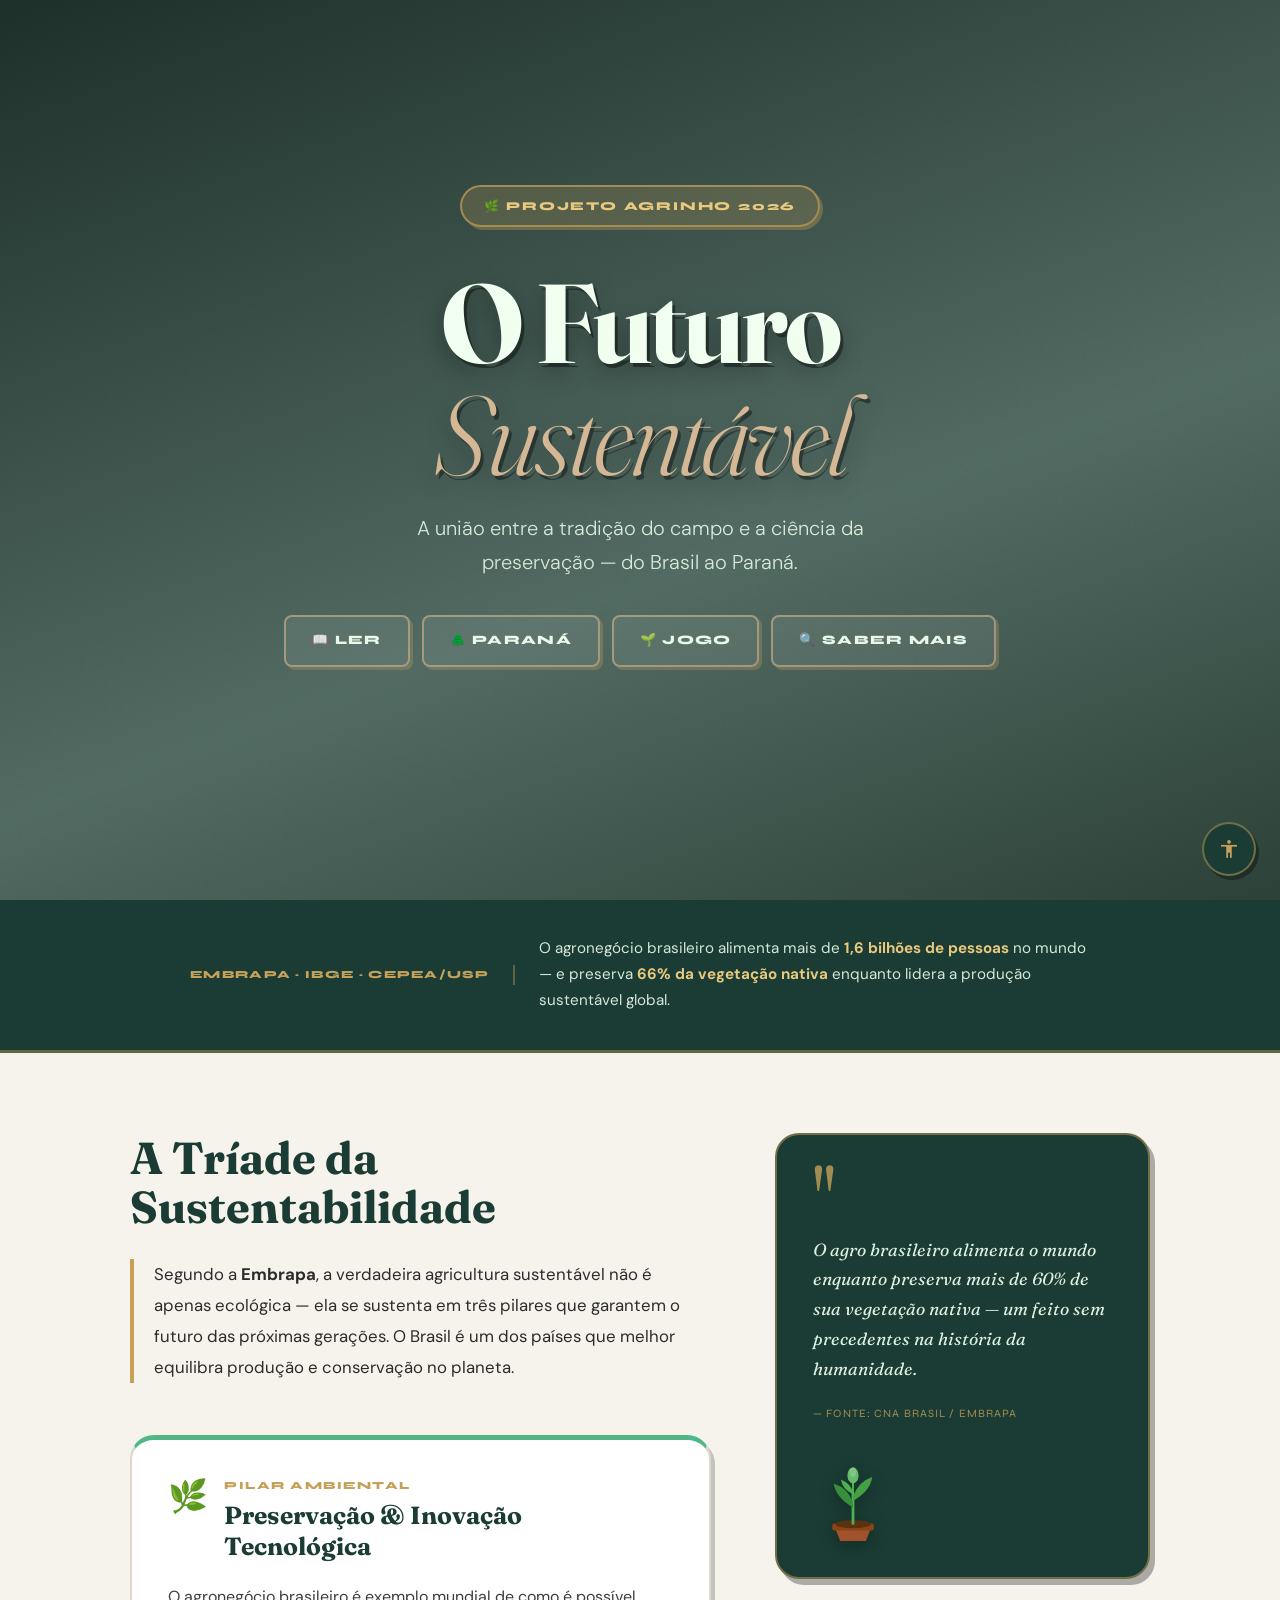
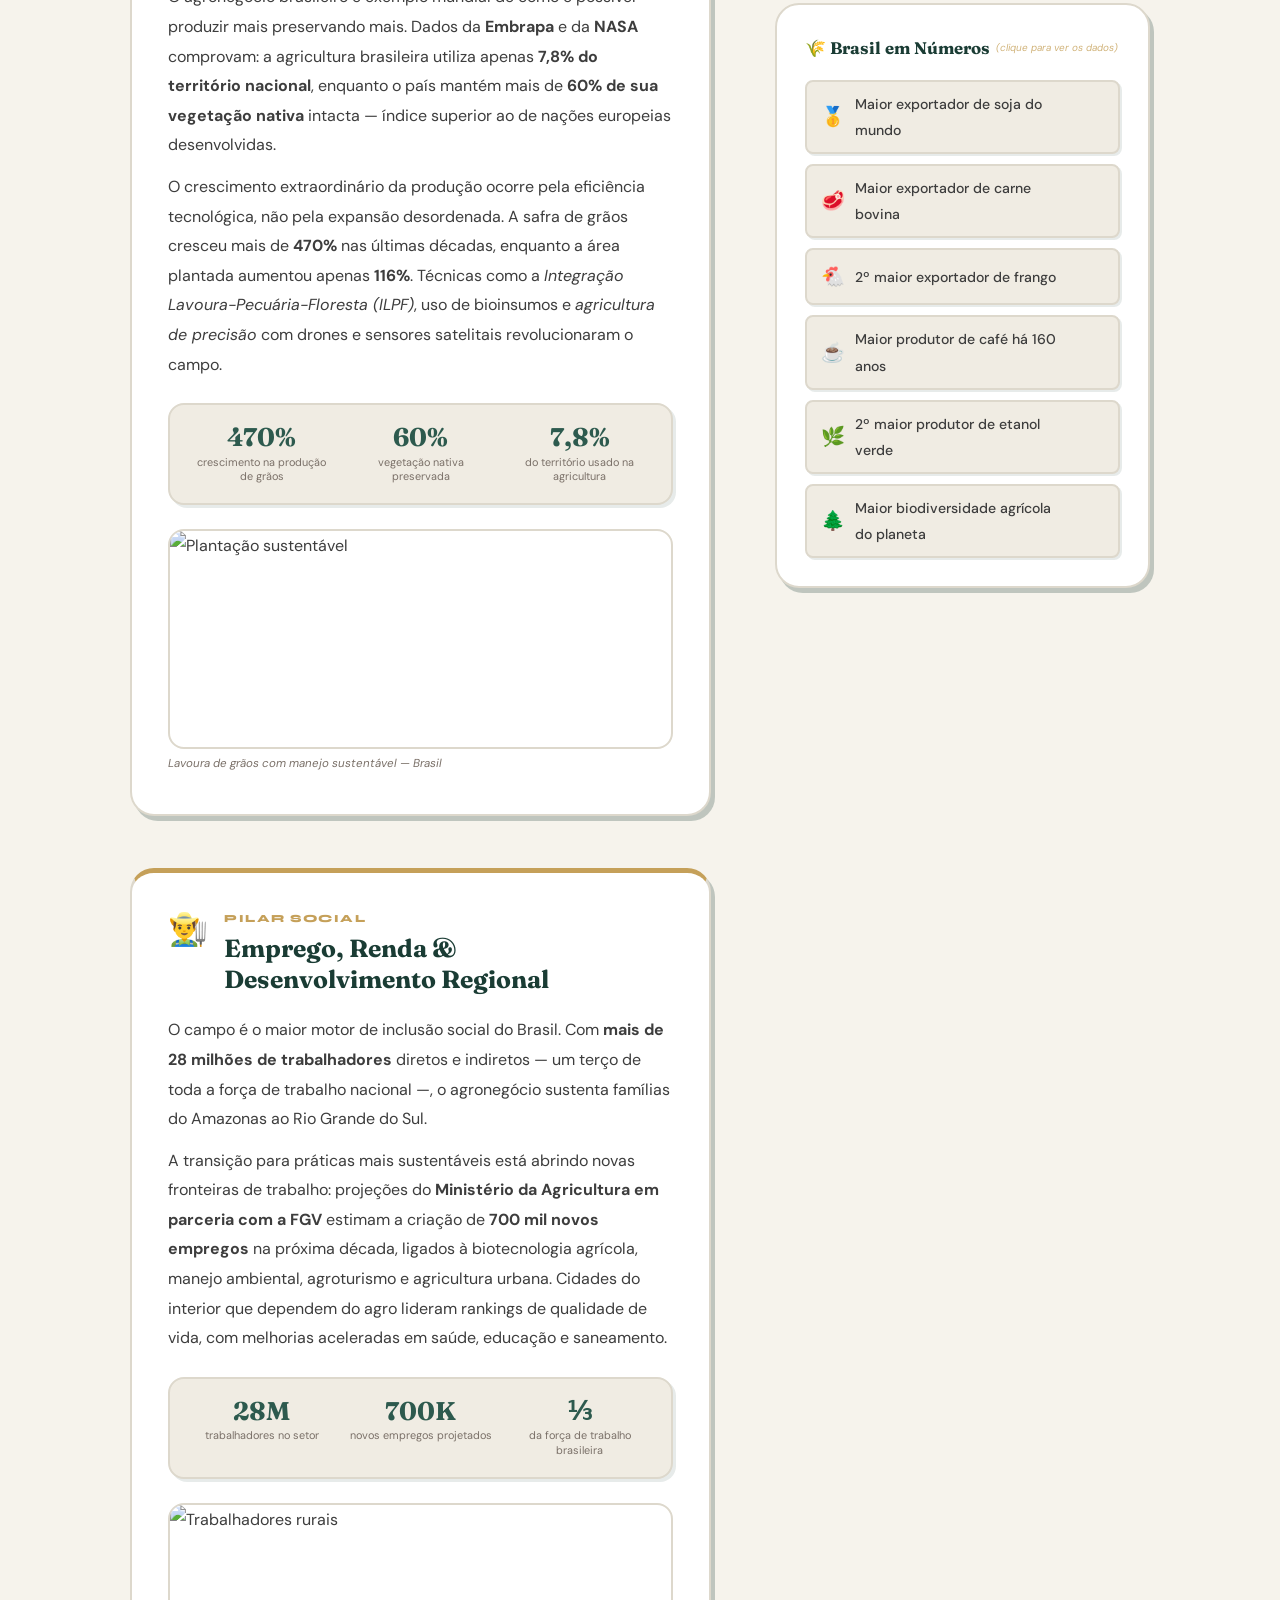
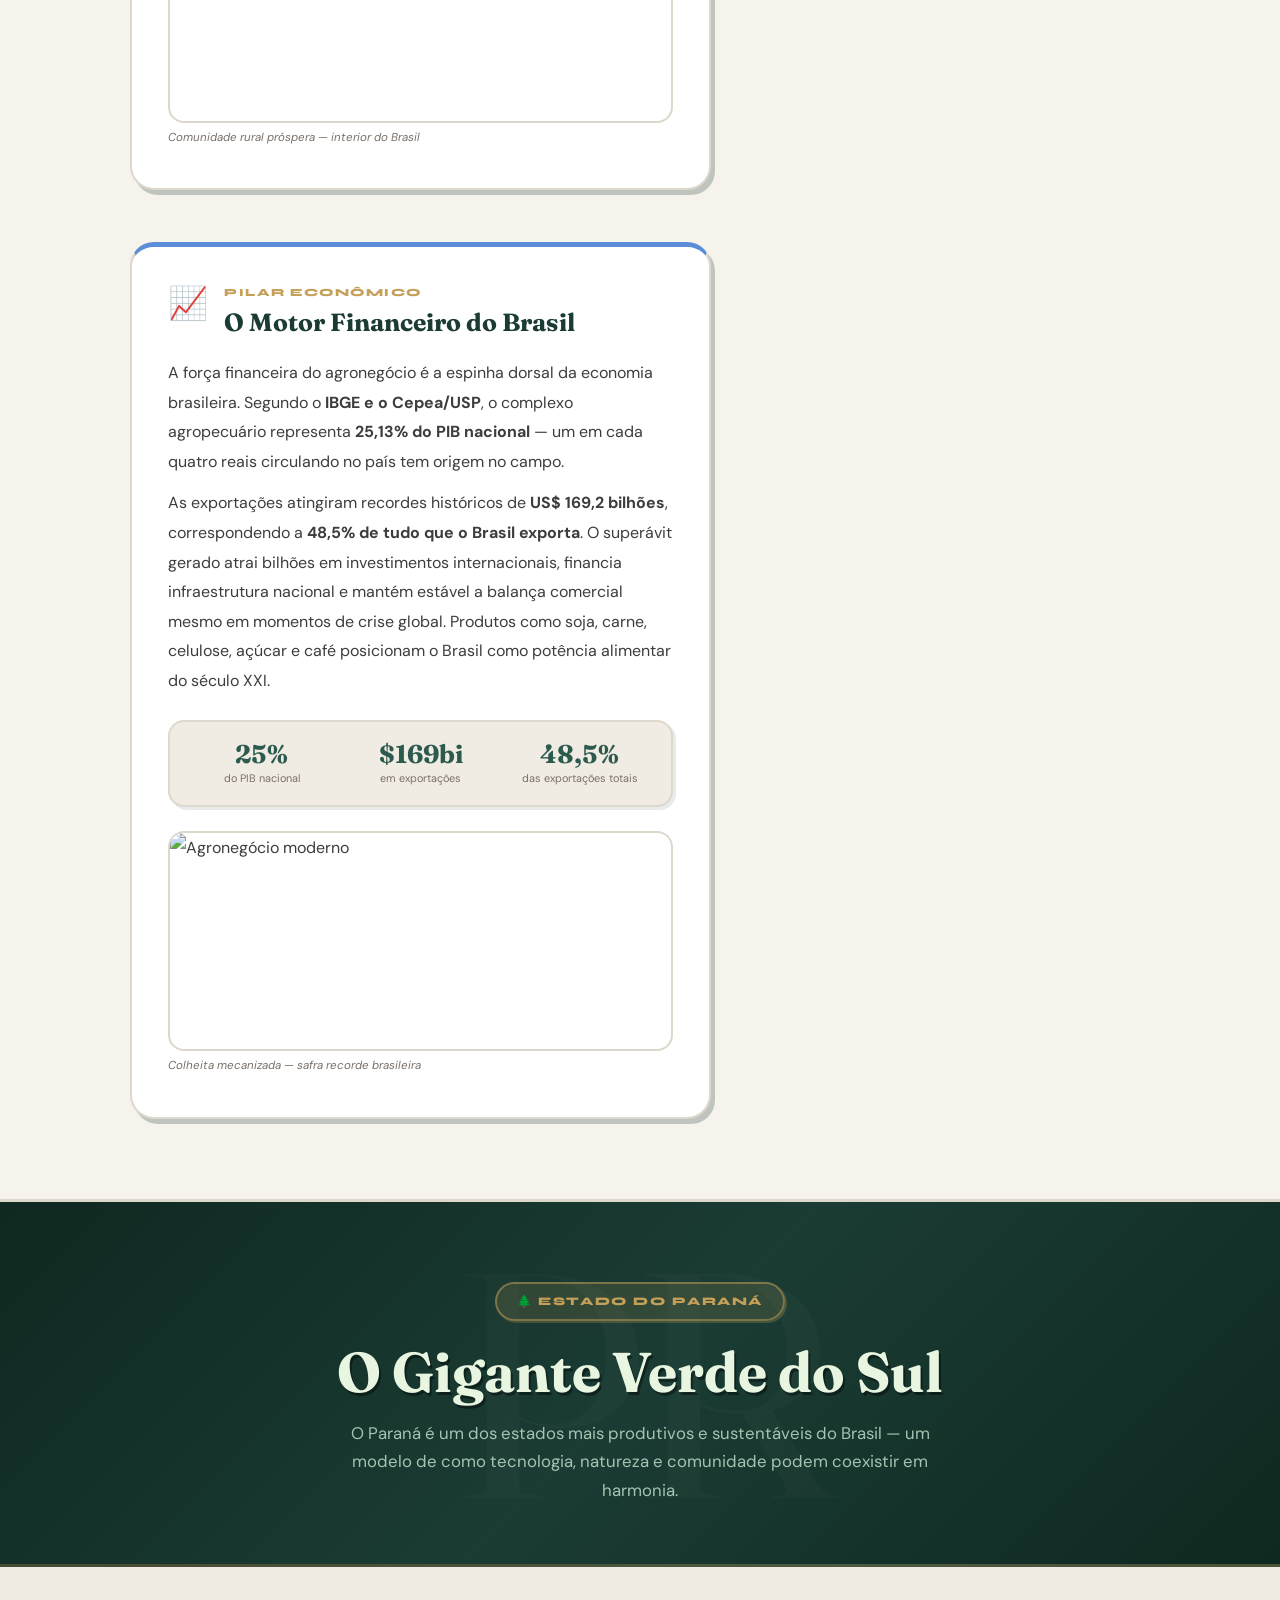
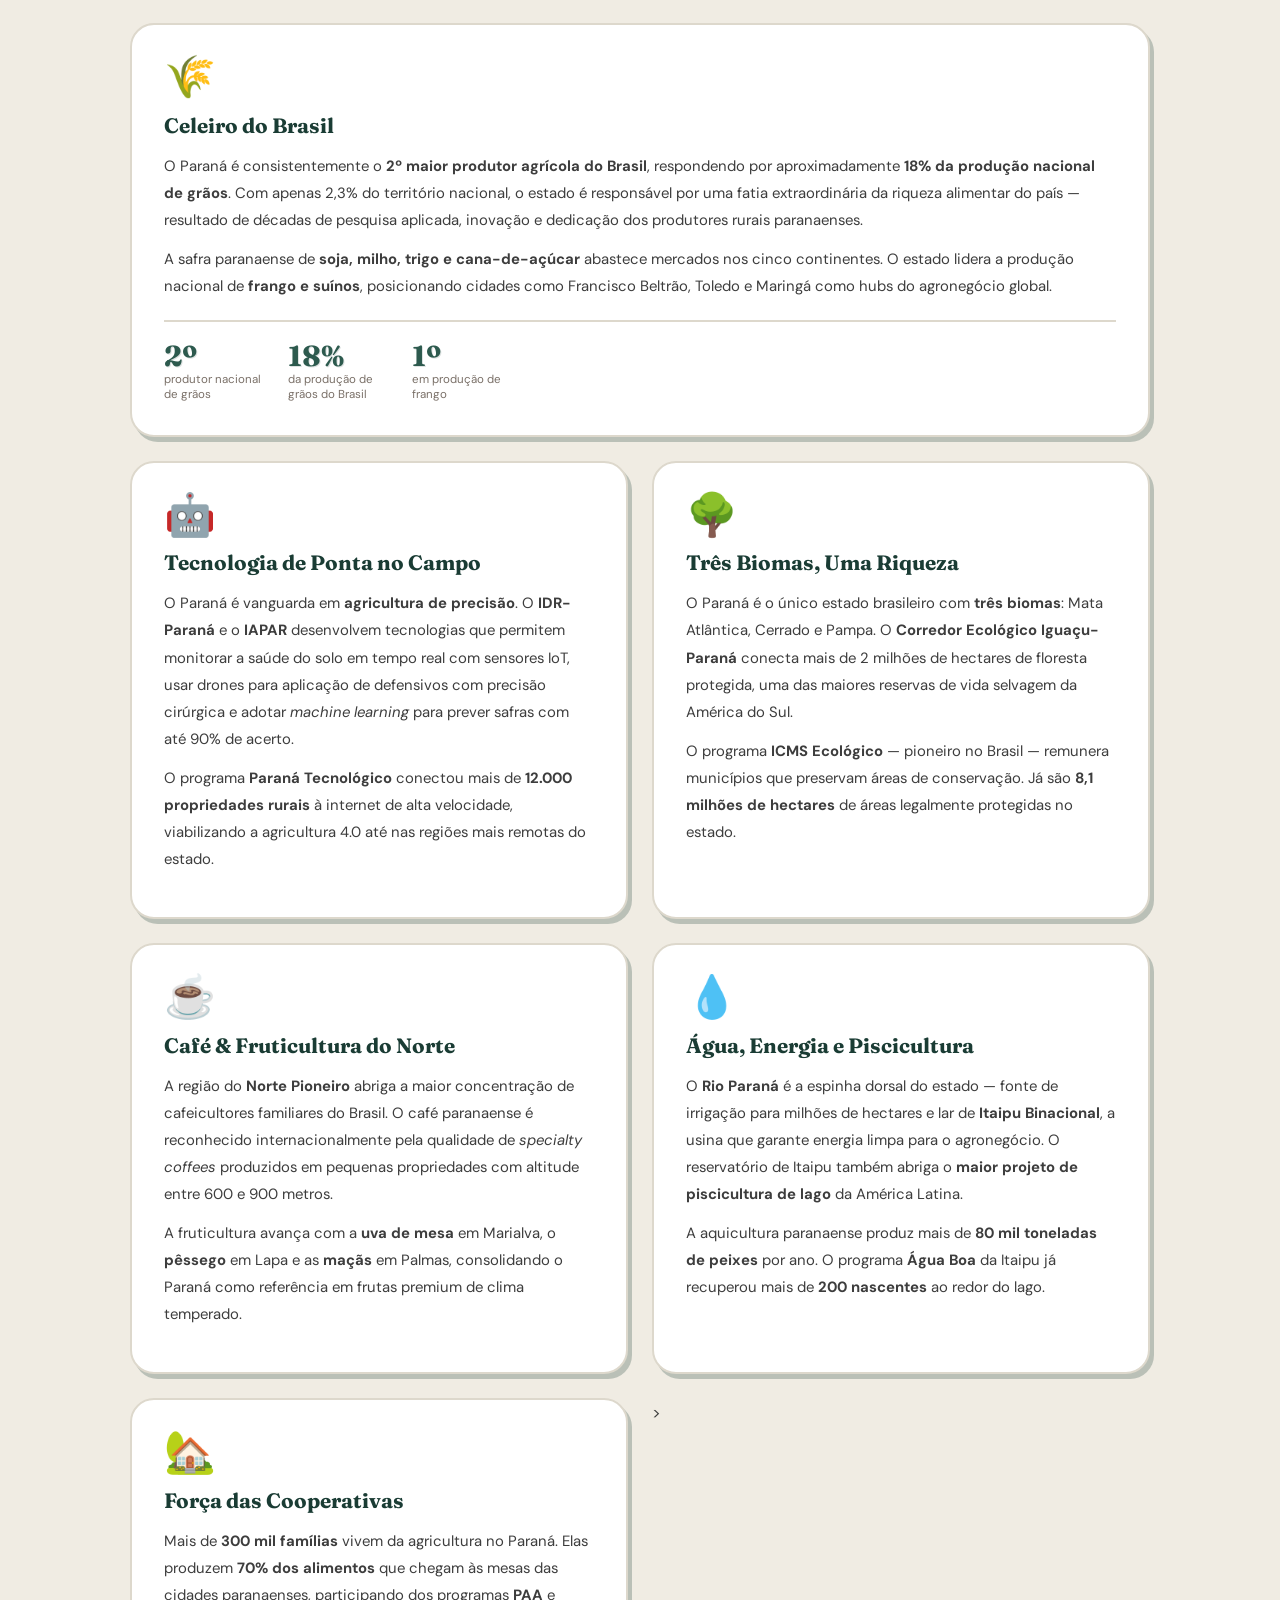
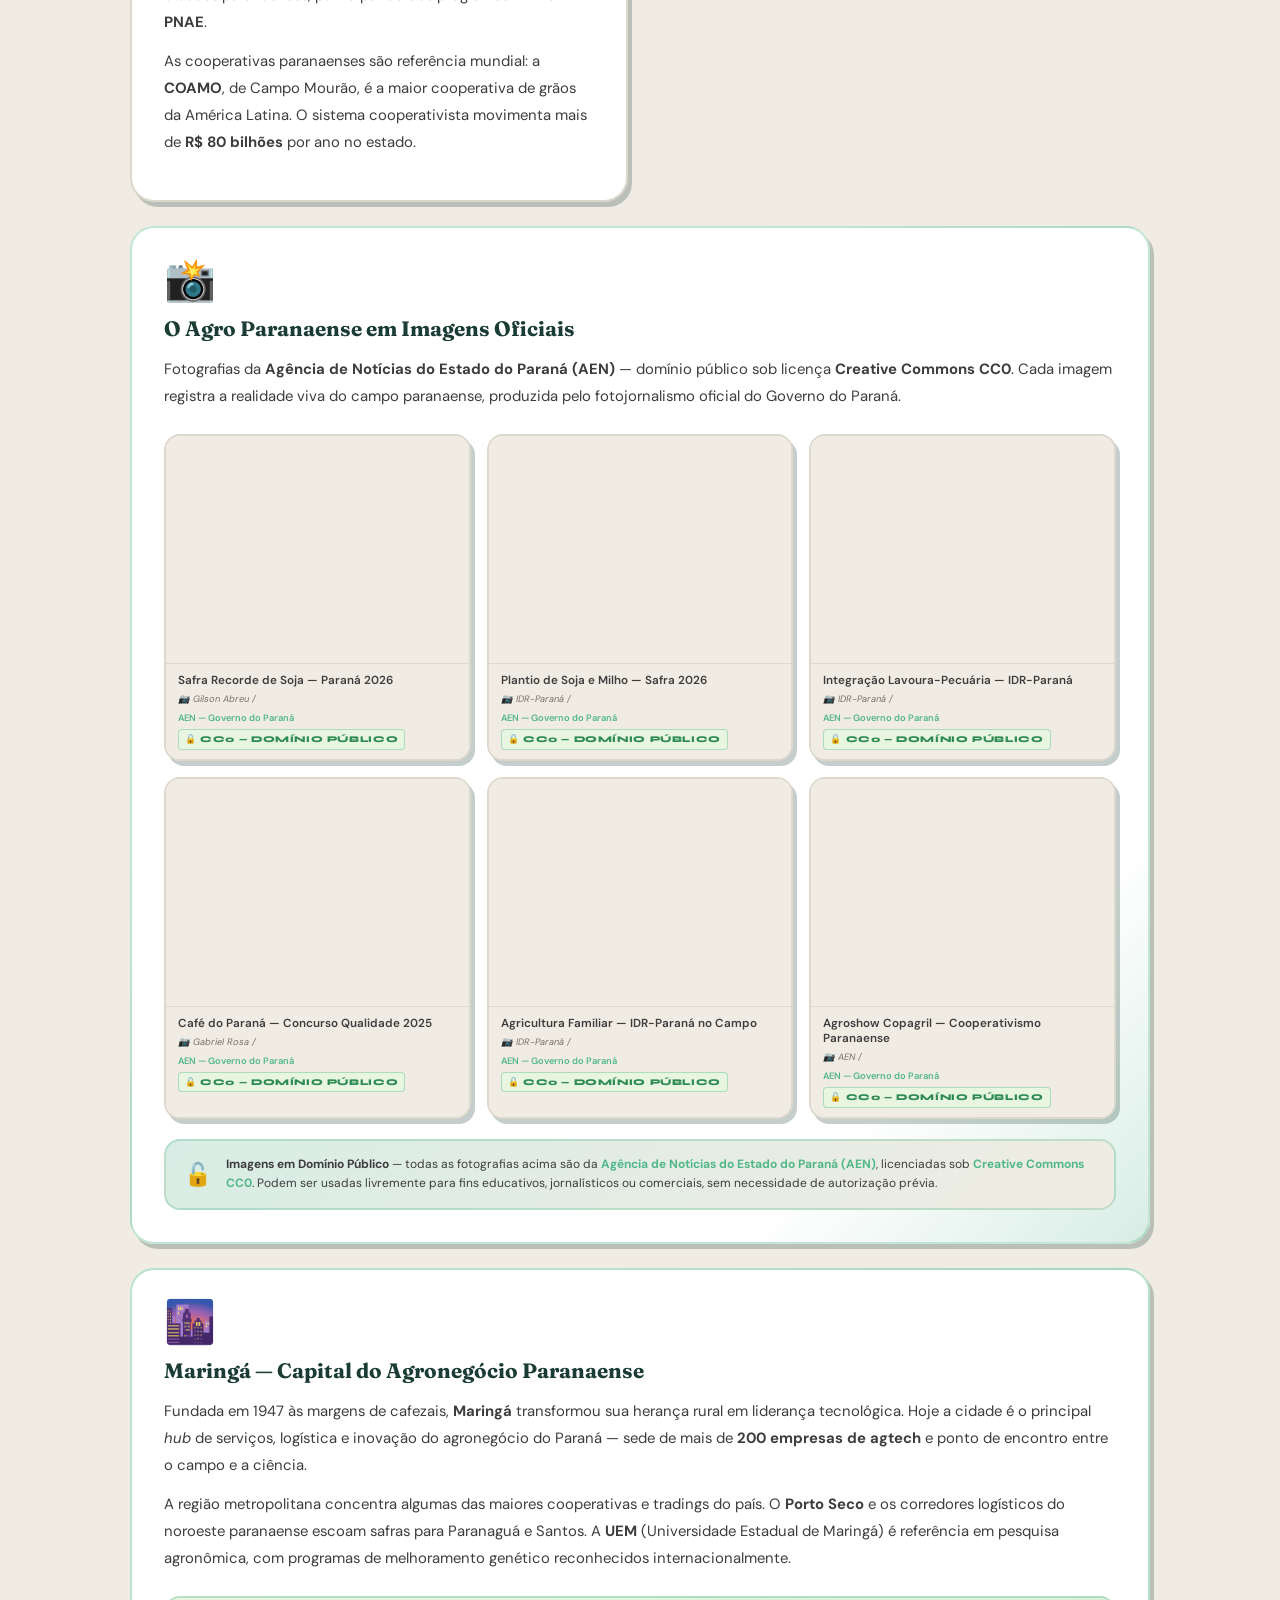
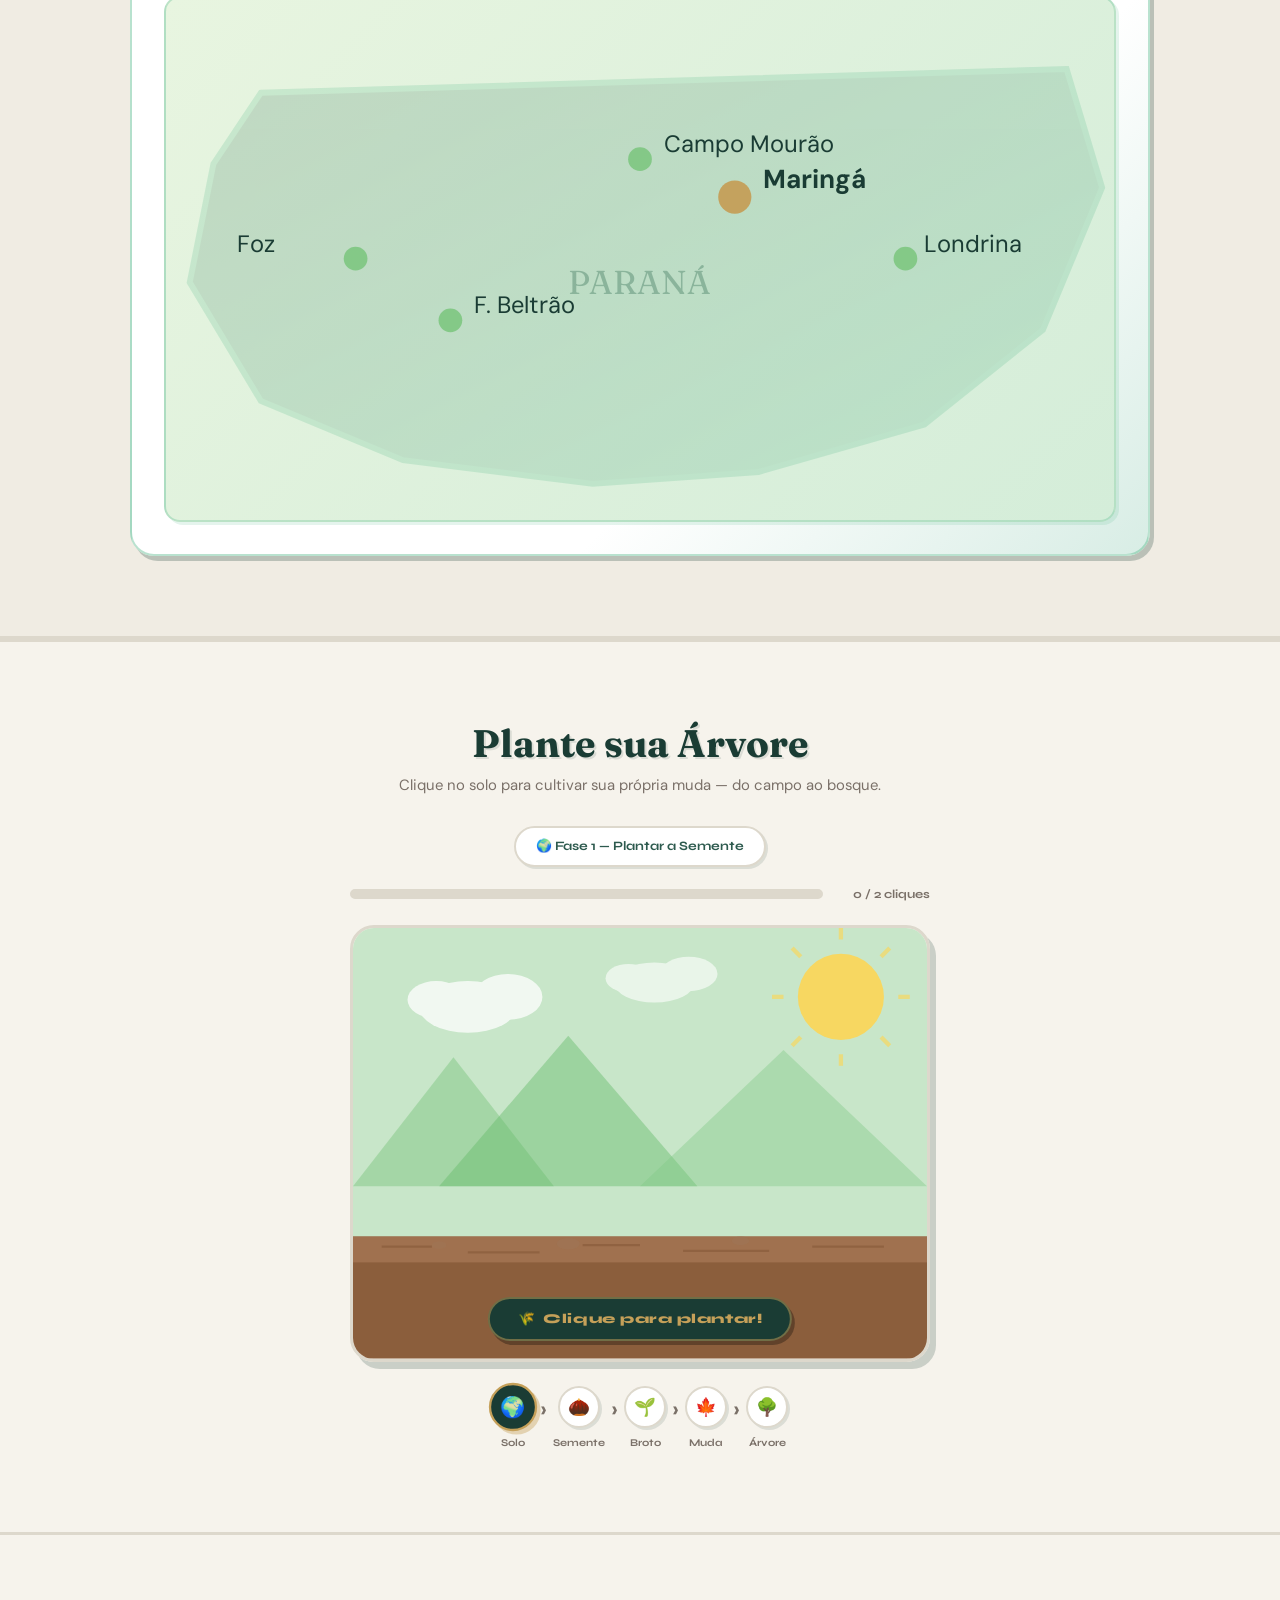
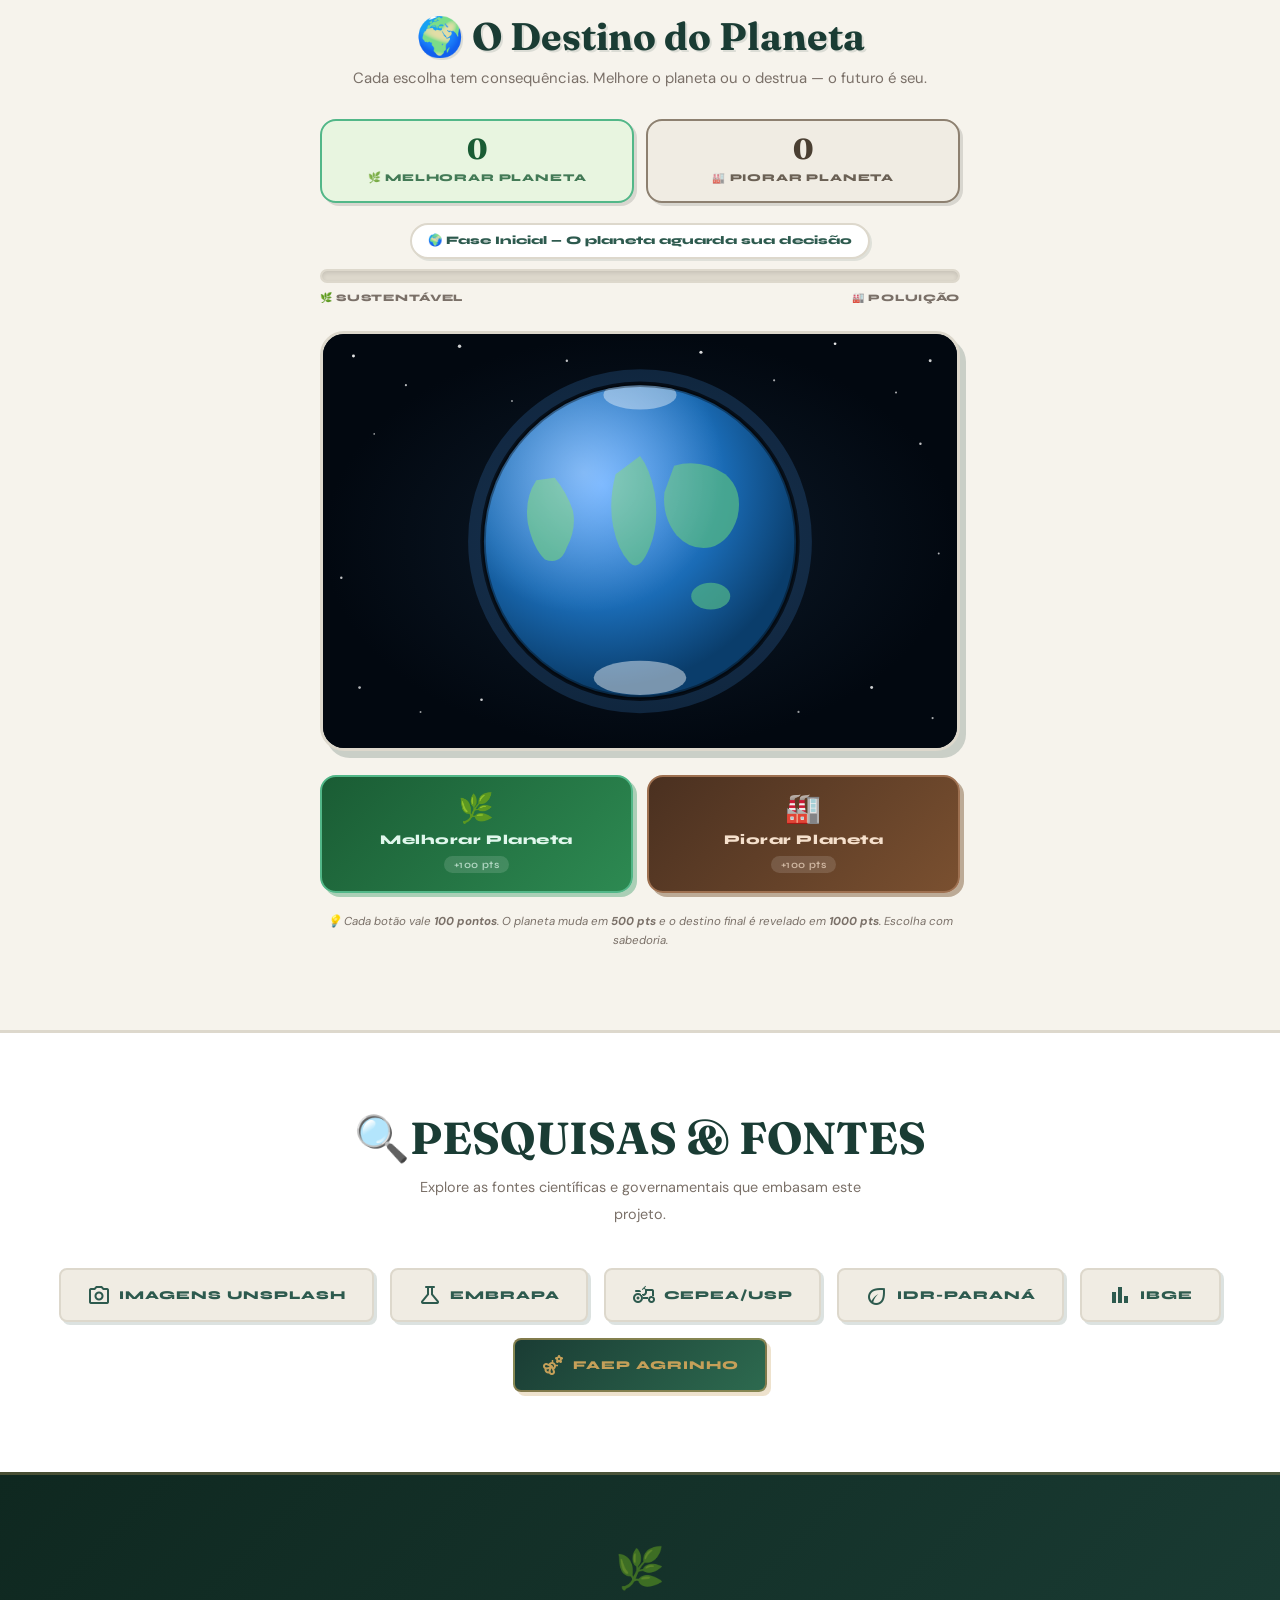
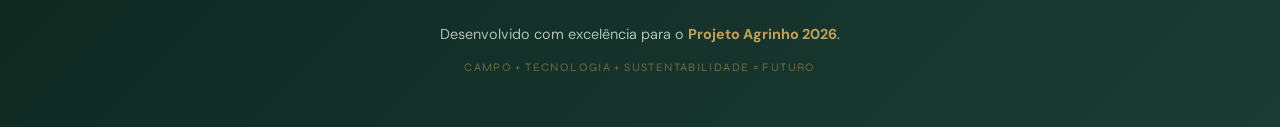
==== commit e53f604e: "Add files via upload" ====
--- a/index.html
+++ b/index.html
@@ -28,8 +28,6 @@
                 <a href="#saber-mais" class="hero-nav-btn">🔍 Saber Mais</a>
             </nav>
             <div class="hero-scroll-hint">
-                <span>Rolar para baixo</span>
-                <div class="scroll-line"></div>
             </div>
         </div>
     </header>
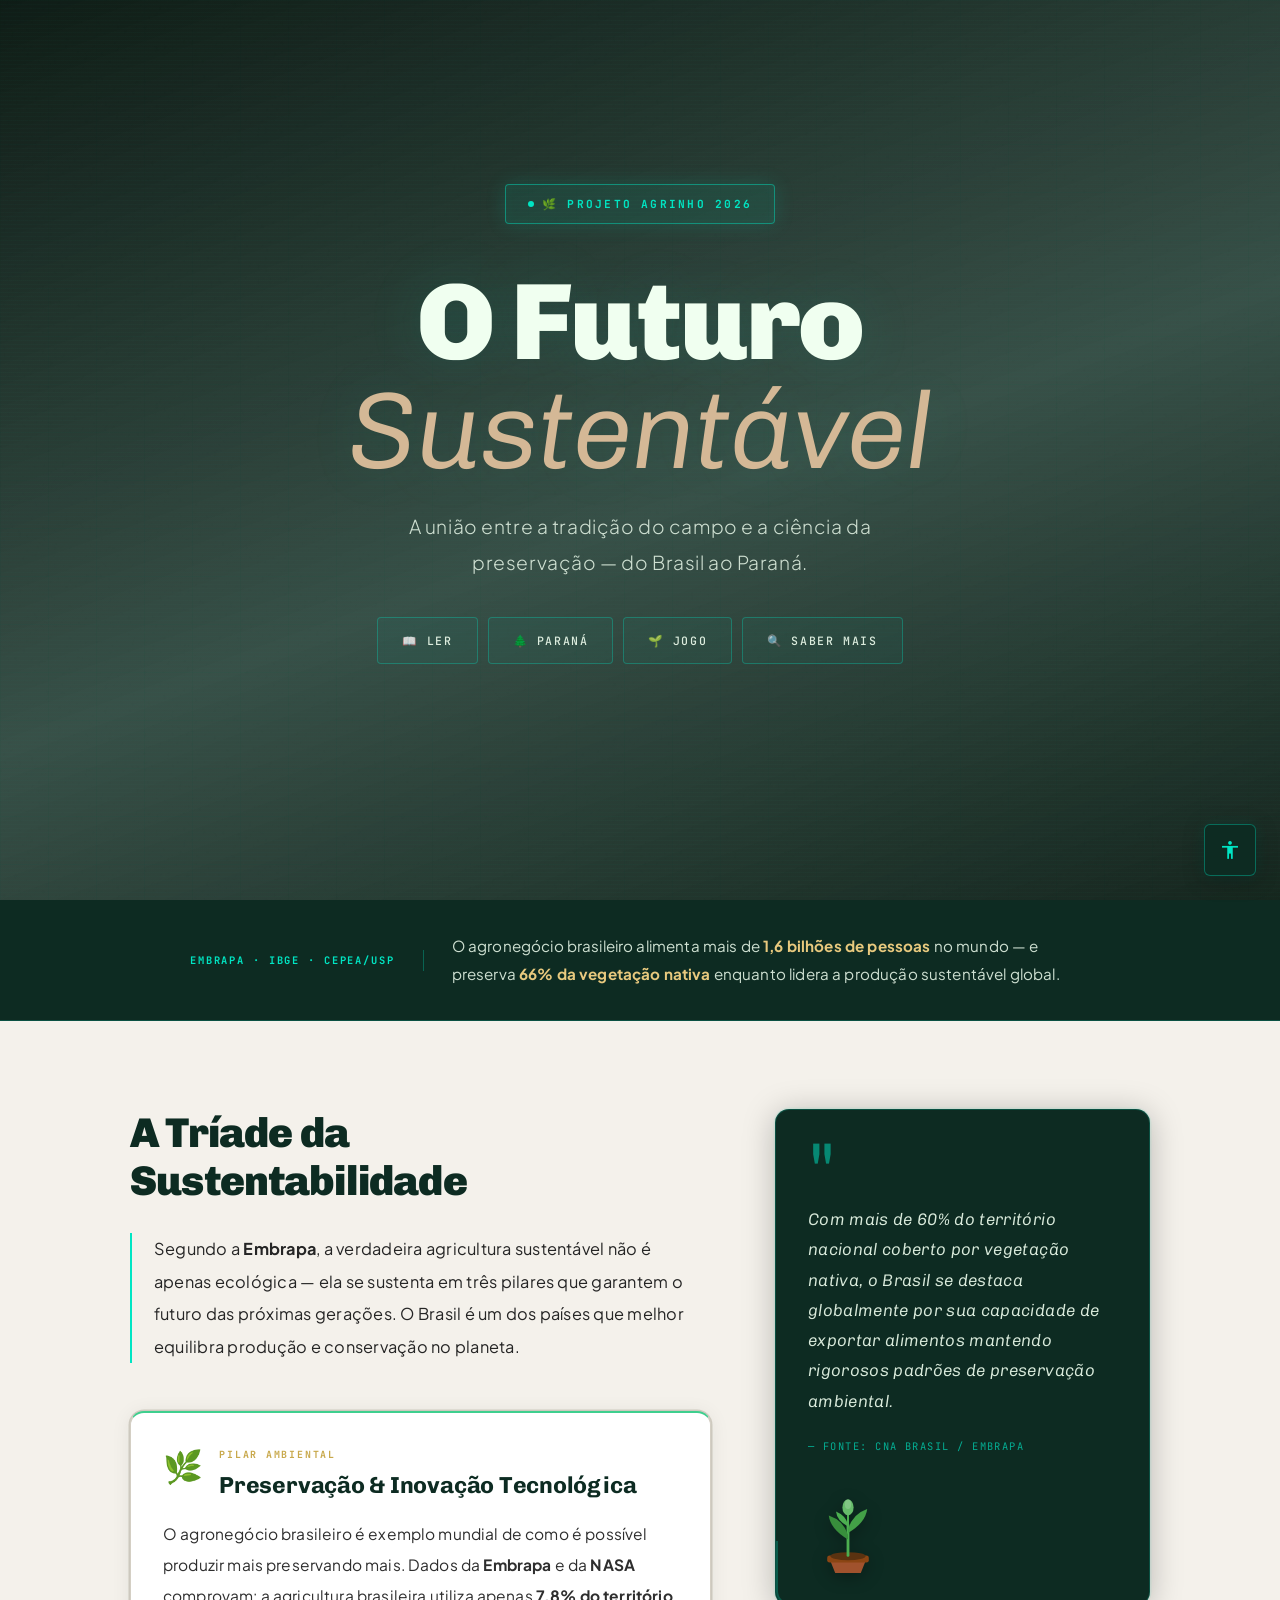
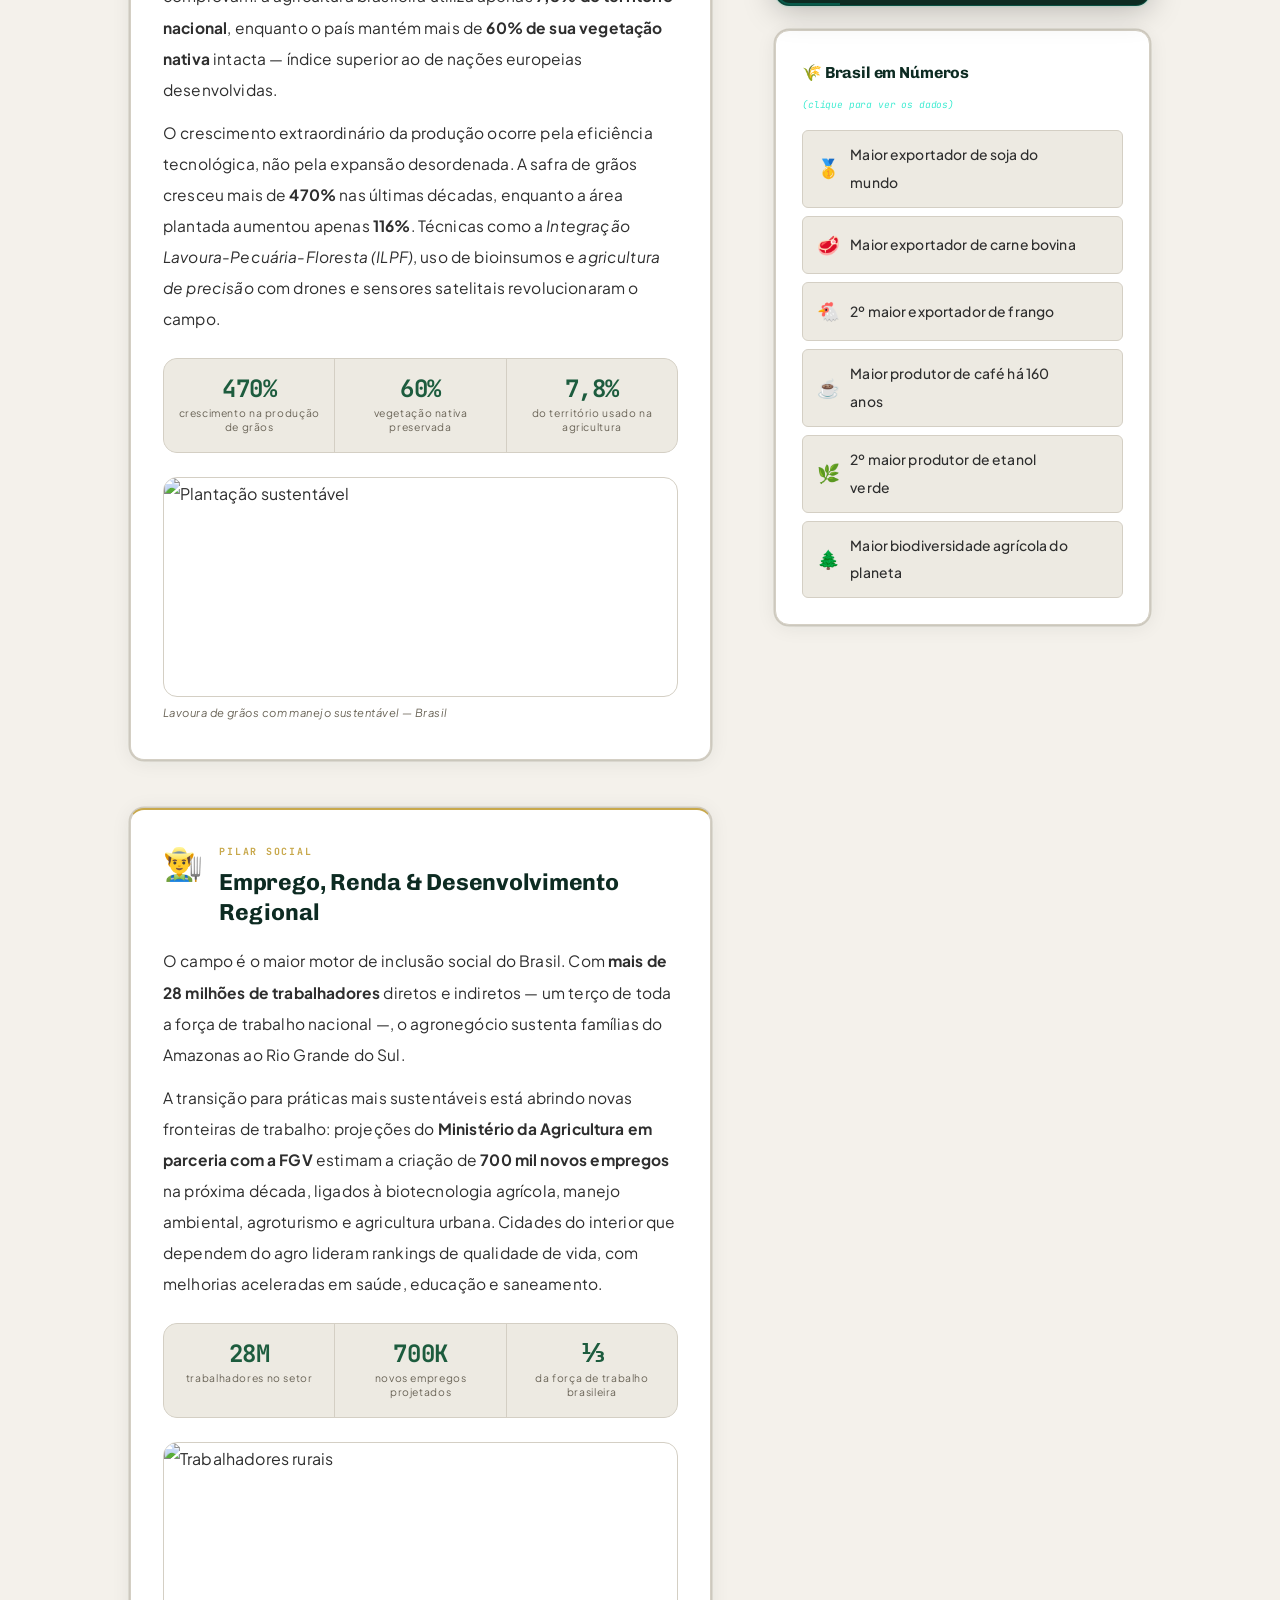
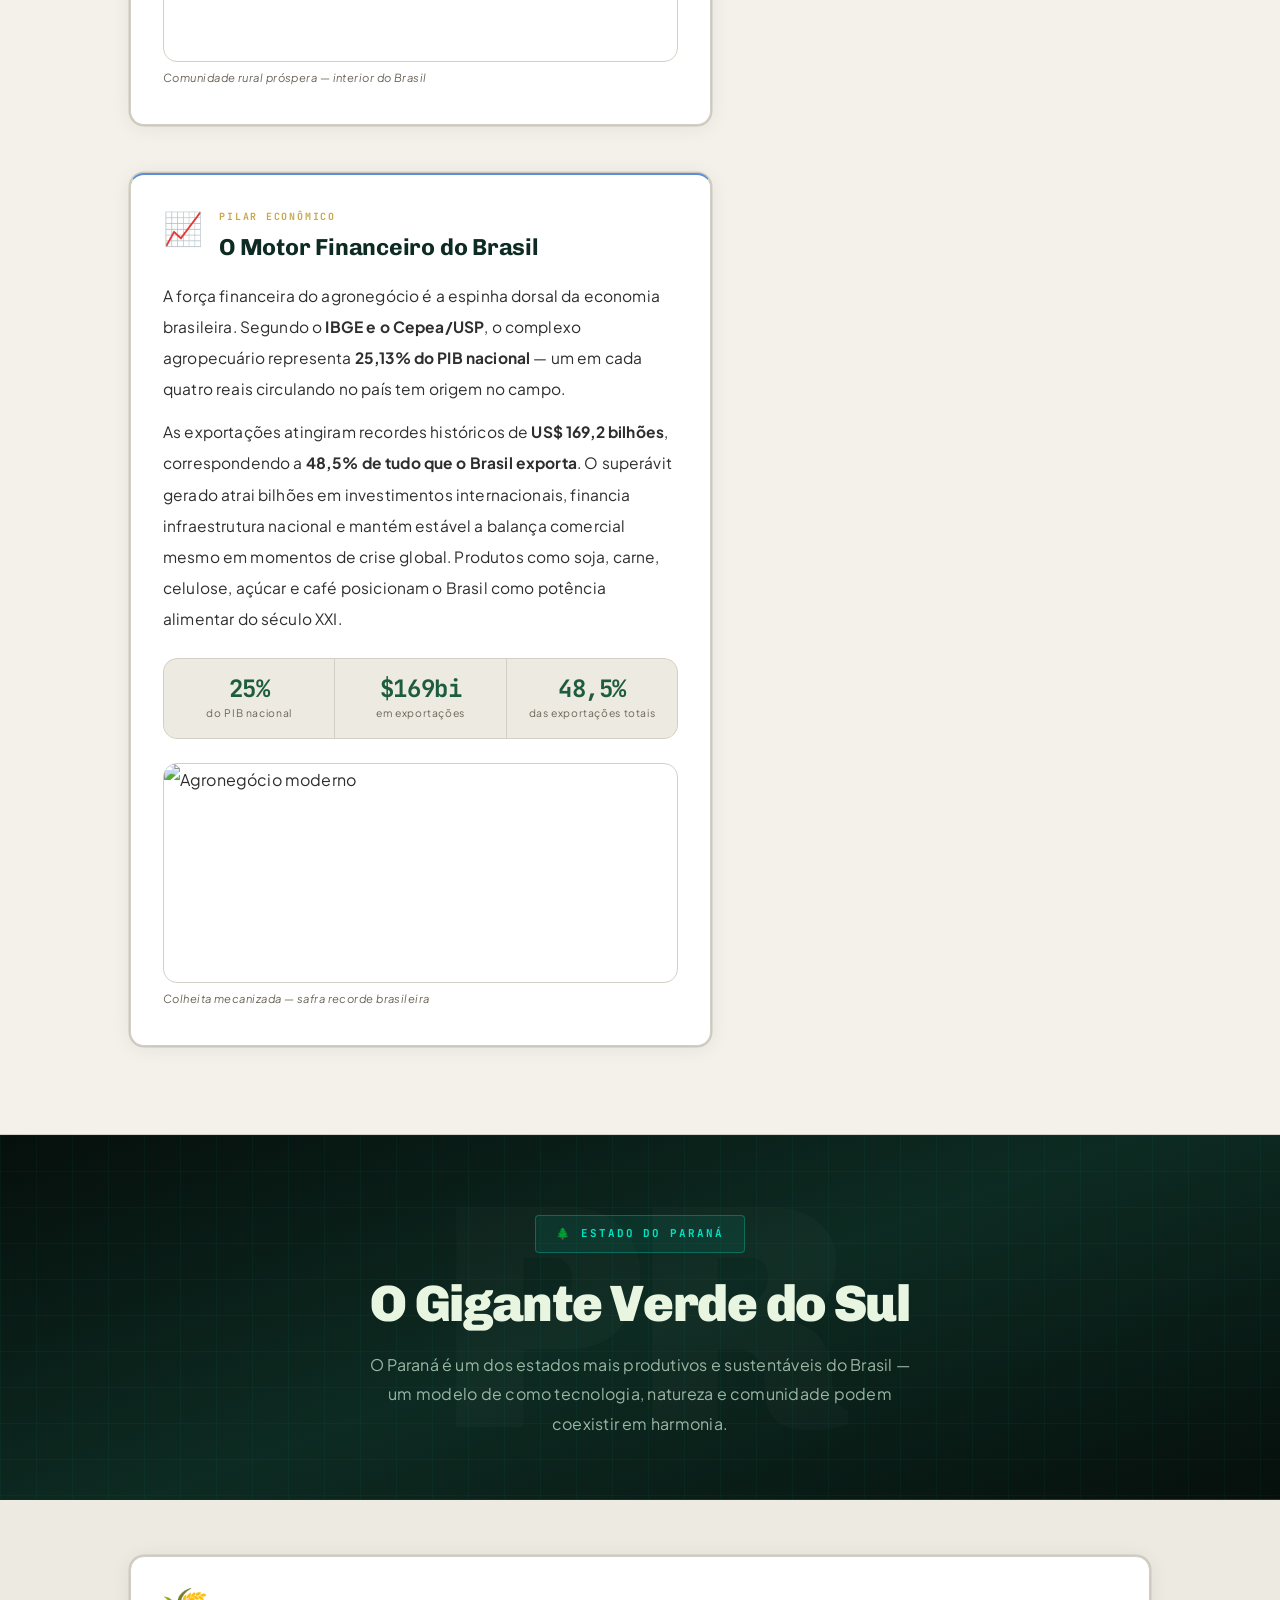
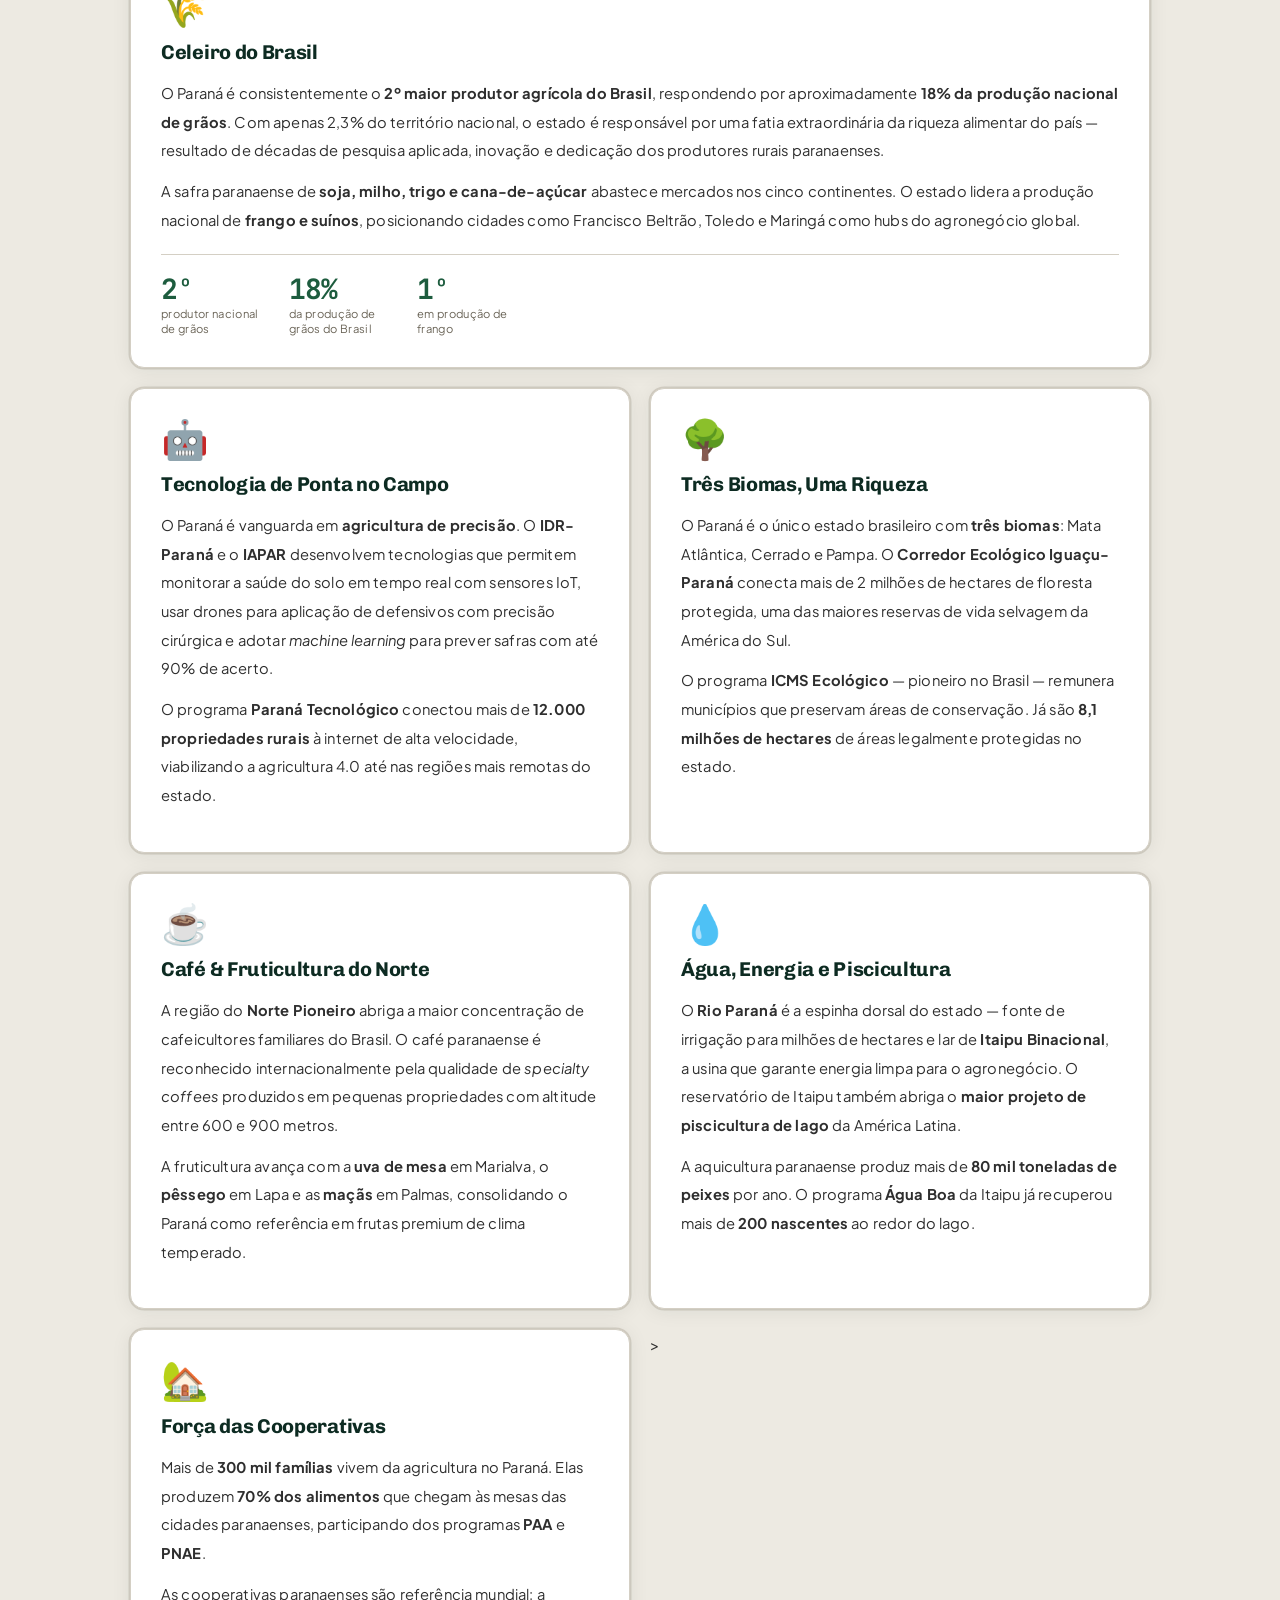
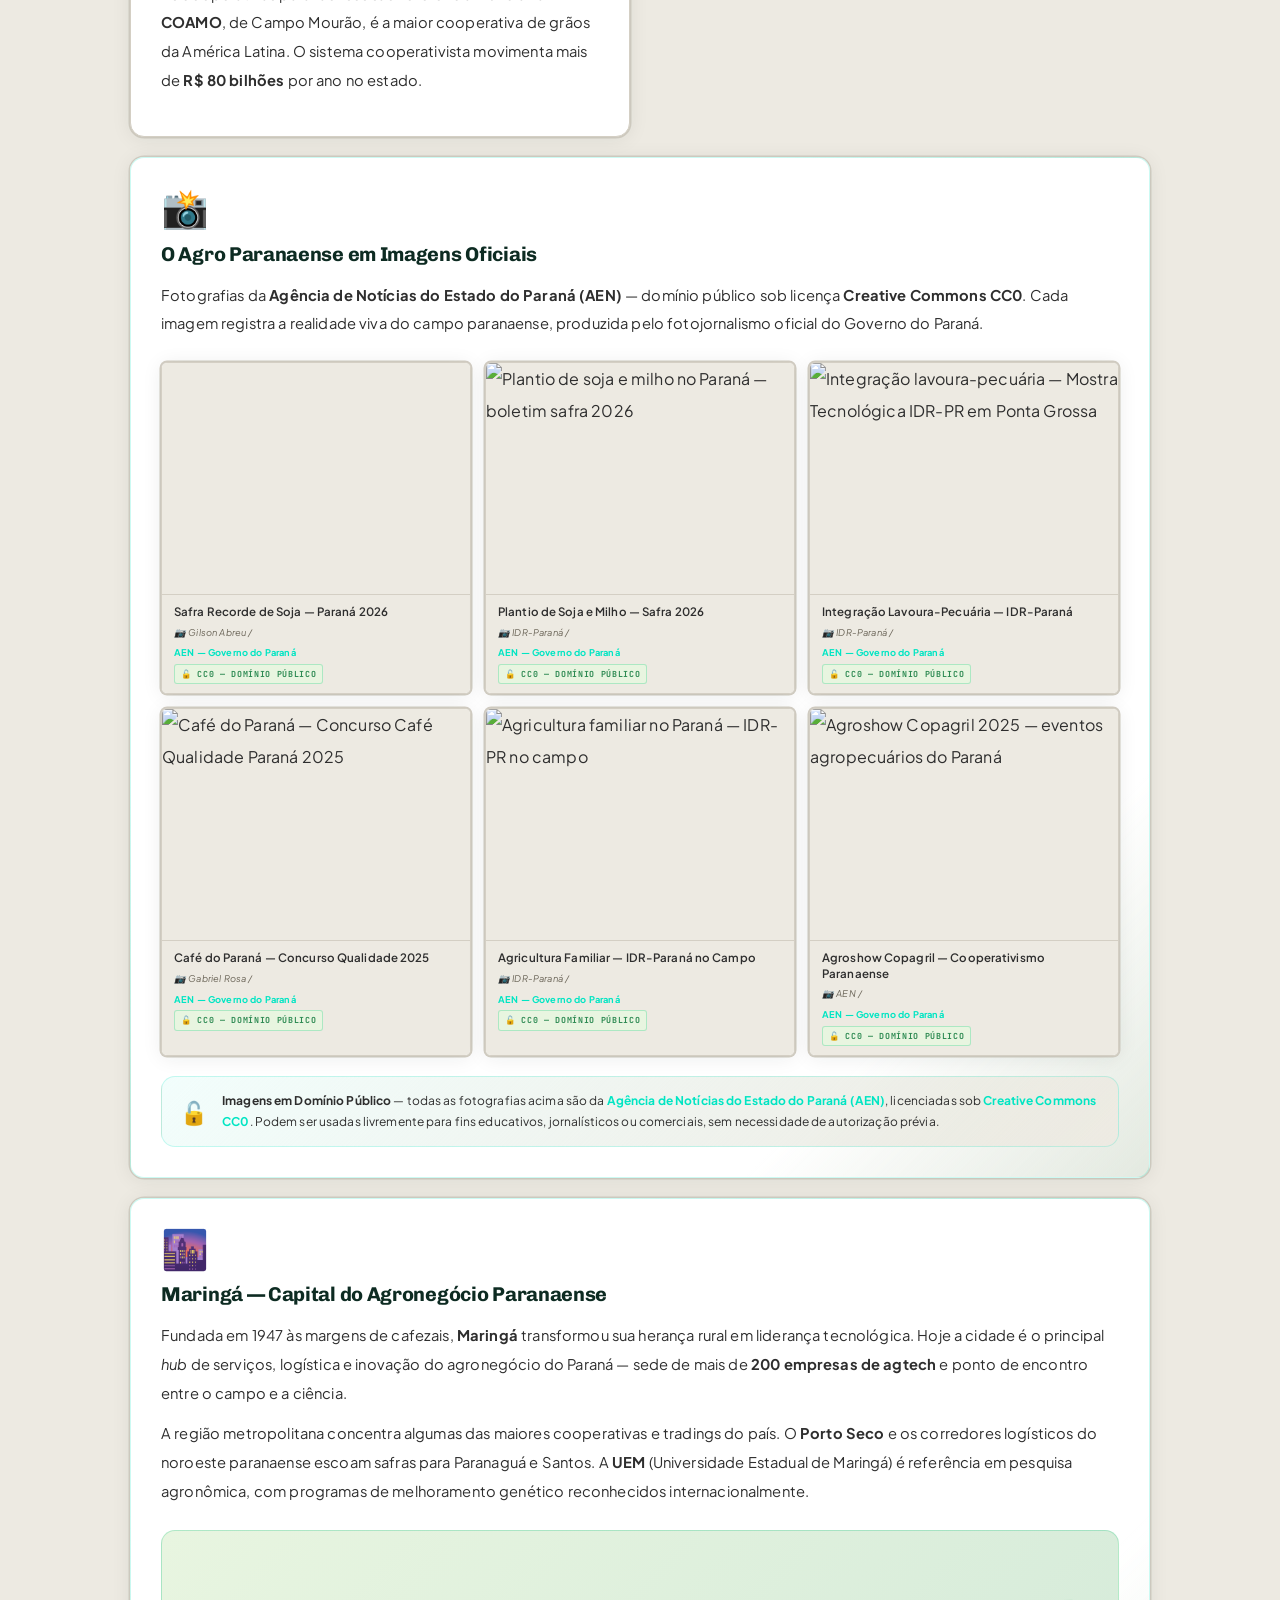
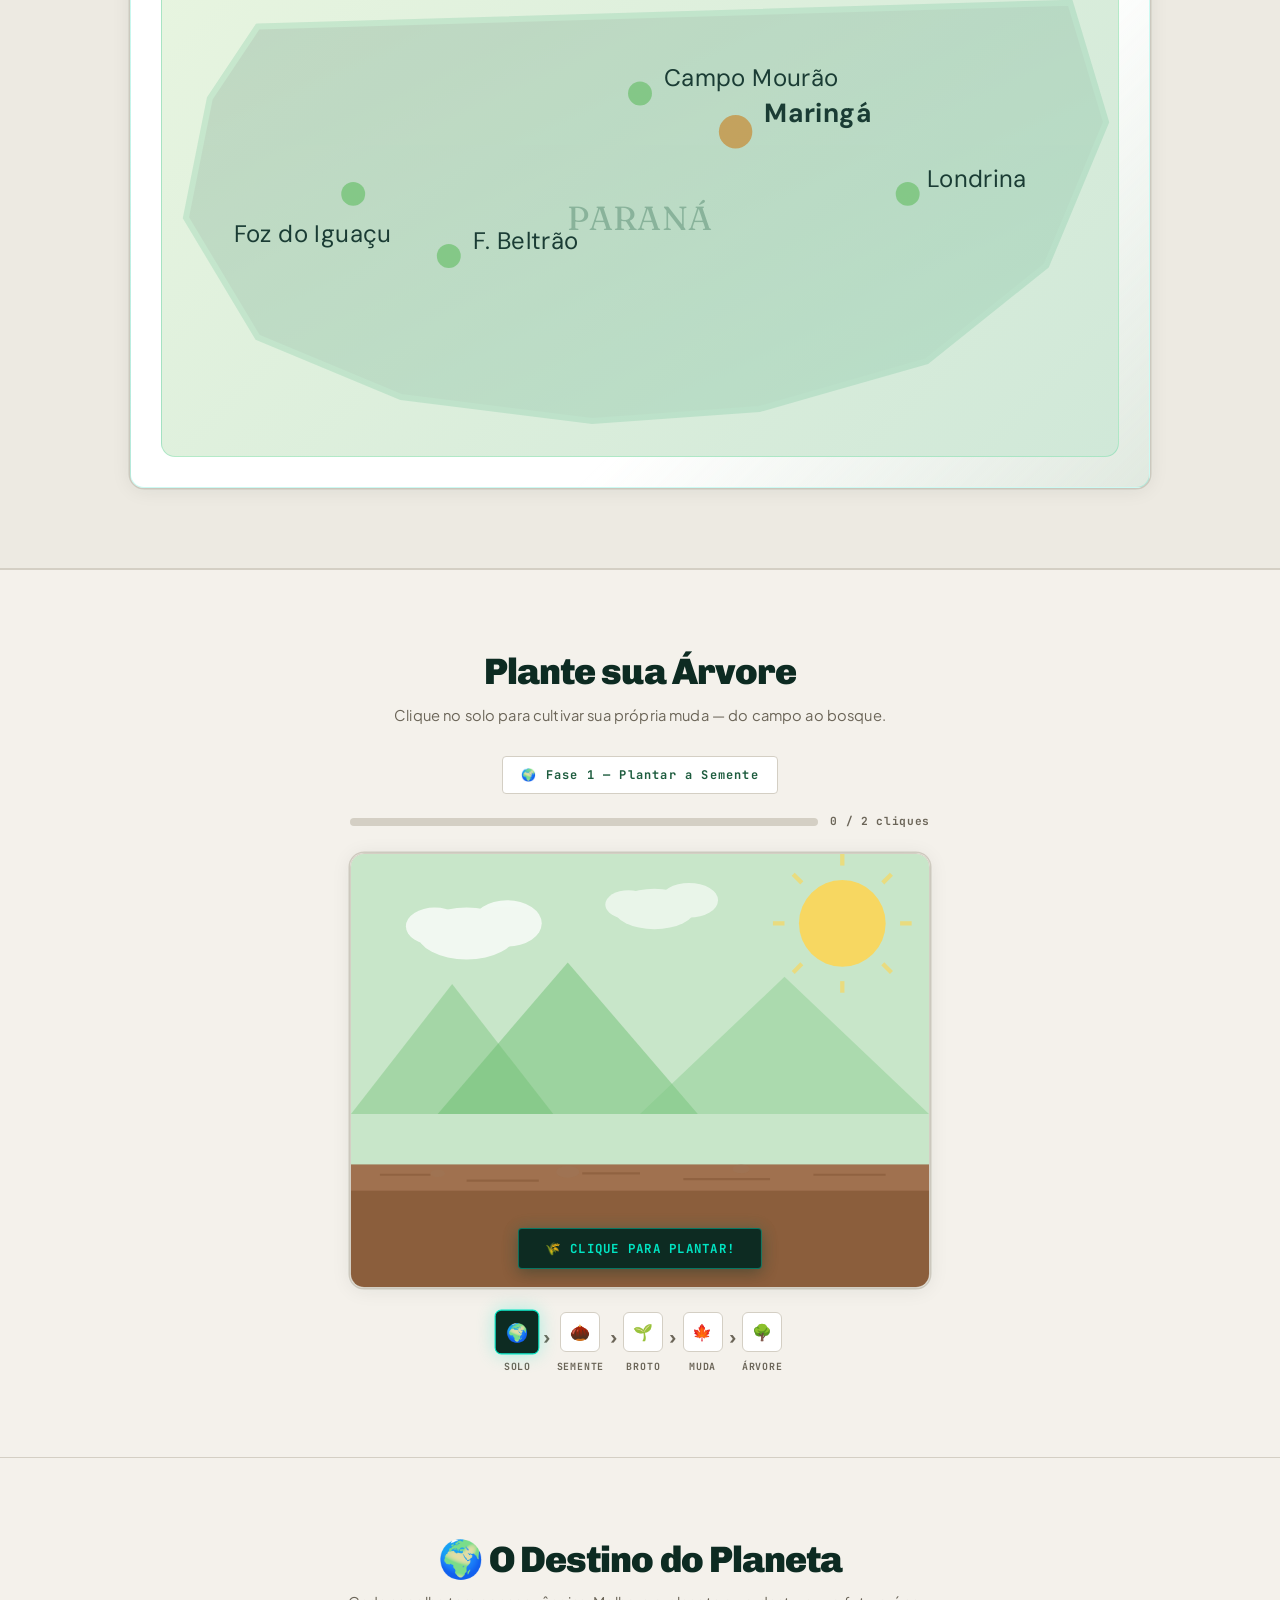
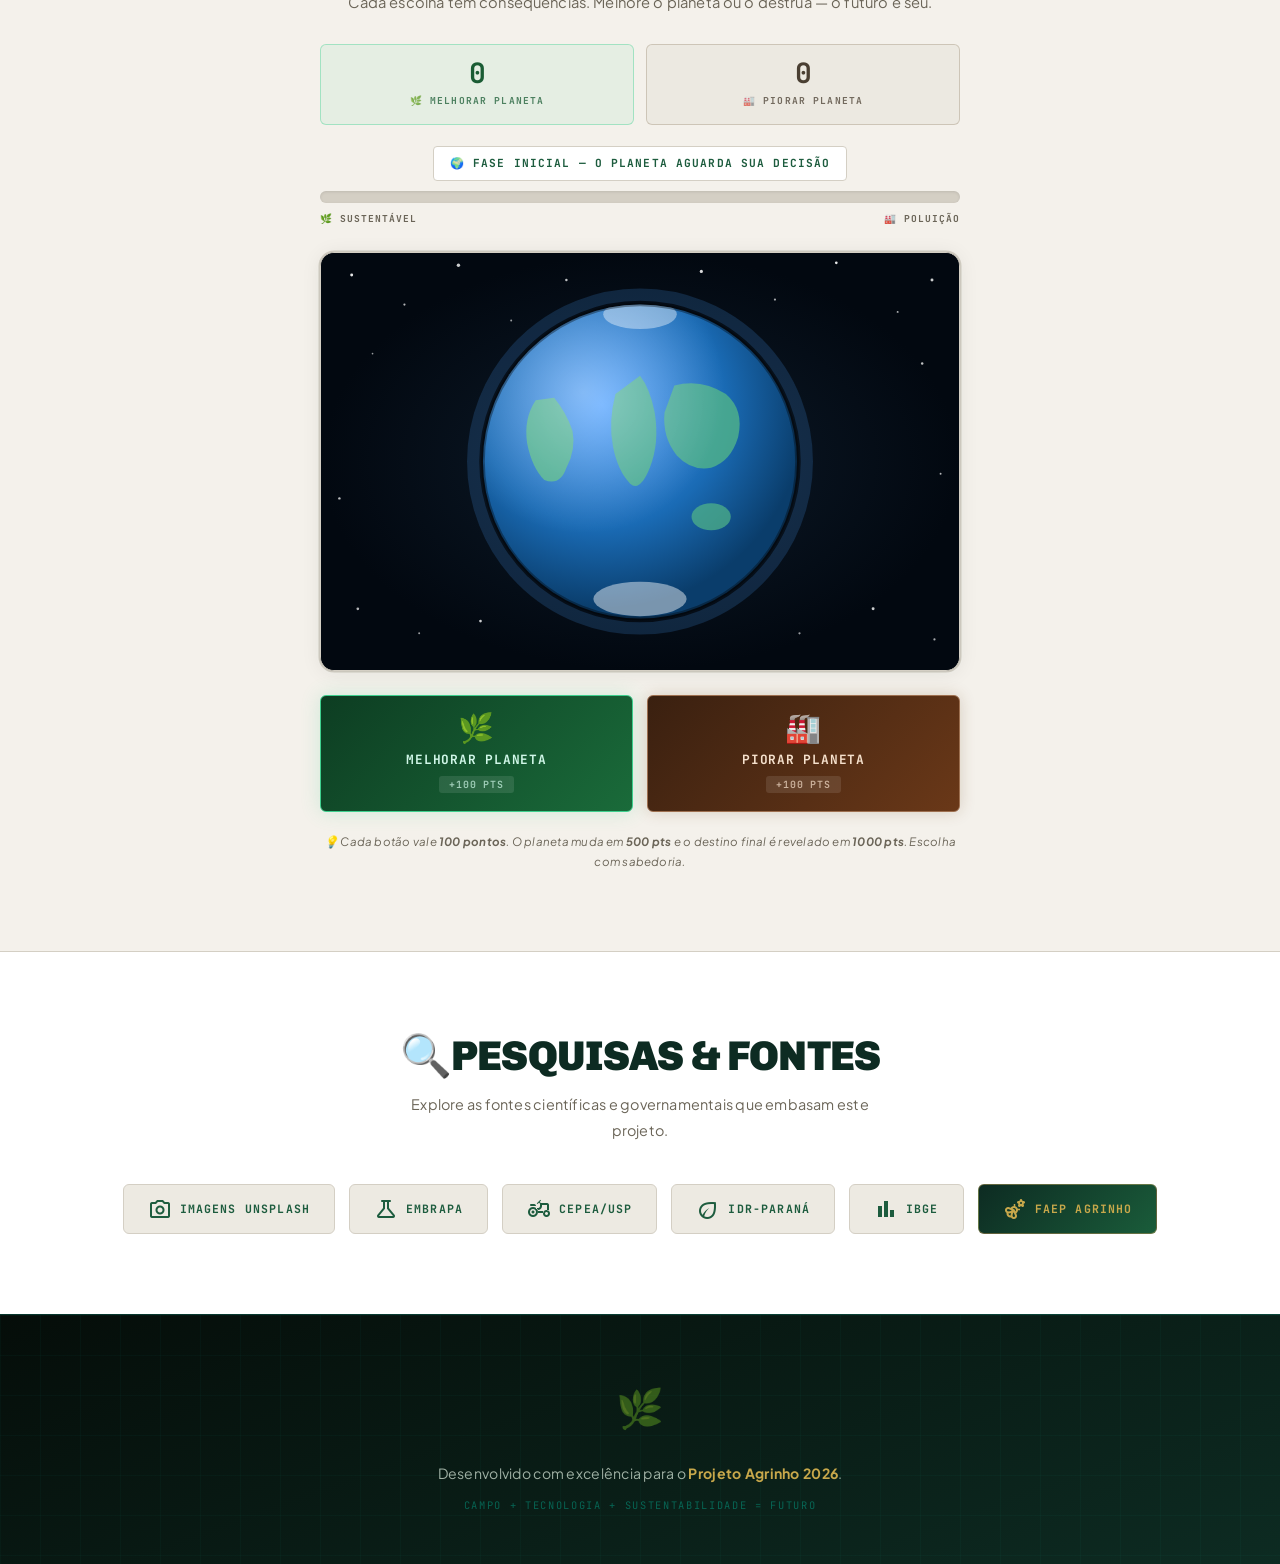
==== commit 19b82ec2: "Add files via upload" ====
--- a/index.html
+++ b/index.html
@@ -121,7 +121,7 @@
                 <!-- Card citação com easter egg da plantinha -->
                 <div class="card-citacao">
                     <span class="aspas">"</span>
-                    <p>O agro brasileiro alimenta o mundo enquanto preserva mais de 60% de sua vegetação nativa — um feito sem precedentes na história da humanidade.</p>
+                    <p>Com mais de 60% do território nacional coberto por vegetação nativa, o Brasil se destaca globalmente por sua capacidade de exportar alimentos mantendo rigorosos padrões de preservação ambiental.</p>
                     <cite>— Fonte: CNA Brasil / Embrapa</cite>
 
                     <!-- Easter egg (SEGREDO): clique na plantinha para regar -->
@@ -448,7 +448,7 @@
                             <circle cx="312" cy="110" r="5" fill="#81c784" opacity="0.95"/>
                             <text x="320" y="107" font-size="10" fill="#1a3c34" font-family="DM Sans">Londrina</text>
                             <circle cx="80" cy="110" r="5" fill="#81c784" opacity="0.95"/>
-                            <text x="30" y="107" font-size="10" fill="#1a3c34" font-family="DM Sans">Foz</text>
+                            <text x="30" y="130" font-size="10" fill="#1a3c34" font-family="DM Sans">Foz do Iguaçu</text>
                             <text x="200" y="125" text-anchor="middle" font-size="14" fill="#2d6a4f" opacity="0.35" font-family="Fraunces">PARANÁ</text>
                         </svg>
                     </div>
--- a/style.css
+++ b/style.css
@@ -1,67 +1,83 @@
 /* ════════════════════════════════════════
-   FONTES
+   FONTES — Tech + Readable
 ════════════════════════════════════════ */
-@import url('https://fonts.googleapis.com/css2?family=Fraunces:ital,opsz,wght@0,9..144,300;0,9..144,700;1,9..144,400&family=DM+Sans:ital,opsz,wght@0,9..40,300;0,9..40,400;0,9..40,600&family=Syne:wght@400;700;800&display=swap');
+@import url('https://fonts.googleapis.com/css2?family=Plus+Jakarta+Sans:ital,wght@0,300;0,400;0,500;0,600;0,700;0,800;1,300;1,400&family=Chivo:ital,wght@0,300;0,400;0,700;0,900;1,300;1,400&family=JetBrains+Mono:wght@400;500;700&display=swap');
 
 /* ════════════════════════════════════════
    VARIÁVEIS
 ════════════════════════════════════════ */
 :root {
-    --verde-nobre:   #1a3c34;
-    --ouro-velho:    #c5a059;
-    --creme-papel:   #f6f3ec;
-    --texto-cinza:   #3d3d3d;
-    --verde-medio:   #2d5a4e;
-    --verde-botao:   #3d5c2c;
-    --verde-claro:   #52b788;
-    --verde-muted:   #d8ede5;
+    --verde-nobre:   #0d2b22;
+    --ouro-velho:    #c8a84b;
+    --creme-papel:   #f4f1eb;
+    --texto-cinza:   #2e2e2e;
+    --verde-medio:   #1d5c3e;
+    --verde-botao:   #2d5022;
+    --verde-claro:   #3ecf8e;
+    --verde-muted:   #d4ece2;
+
+    /* Novas cores tech */
+    --tech-cyan:     #00e5c3;
+    --tech-cyan-dim: rgba(0,229,195,0.12);
+    --tech-glow:     rgba(0,229,195,0.25);
+    --tech-glow-sm:  rgba(0,229,195,0.1);
+    --tech-grid:     rgba(0,229,195,0.07);
 
     --bg:            var(--creme-papel);
     --surface:       #ffffff;
-    --surface2:      #f0ece3;
+    --surface2:      #edeae2;
     --text:          var(--texto-cinza);
     --text-titulo:   var(--verde-nobre);
-    --border:        #ddd8cc;
-    --intro-cor:     #2c2c2c;
-    --shadow:        rgba(26,60,52,0.12);
+    --border:        #d4cfc4;
+    --intro-cor:     #252525;
+    --shadow:        rgba(13,43,34,0.14);
 
     --menu-bg:       #ffffff;
-    --menu-border:   #e4ded5;
-    --menu-text:     #1a3c34;
-    --menu-sub:      #7a7068;
-    --menu-icon-bg:  #eef5ef;
+    --menu-border:   #e0dad0;
+    --menu-text:     #0d2b22;
+    --menu-sub:      #6b6558;
+    --menu-icon-bg:  #ebf3ec;
 
     --trans: .35s cubic-bezier(.4,0,.2,1);
-    --trans-fast: .2s ease;
-
-    --radius-sm: 8px;
-    --radius-md: 16px;
-    --radius-lg: 24px;
-    --radius-xl: 36px;
-    --border-cartoon: 2.5px solid;
-    --shadow-cartoon: 4px 5px 0px rgba(26,60,52,0.25);
-    --shadow-cartoon-hover: 6px 7px 0px rgba(26,60,52,0.3);
+    --trans-fast: .18s ease;
+
+    --radius-sm: 6px;
+    --radius-md: 14px;
+    --radius-lg: 20px;
+    --radius-xl: 30px;
+
+    /* Bordas tech — mais finas e precisas */
+    --border-tech: 1.5px solid;
+    --shadow-card: 0 2px 20px rgba(13,43,34,0.08), 0 0 0 1.5px var(--border);
+    --shadow-card-hover: 0 8px 32px rgba(13,43,34,0.14), 0 0 0 1.5px var(--tech-cyan), 0 0 20px var(--tech-glow-sm);
+    /* mantidos para compatibilidade com classes antigas */
+    --shadow-cartoon: 0 2px 20px rgba(13,43,34,0.08), 0 0 0 1.5px var(--border);
+    --shadow-cartoon-hover: 0 8px 32px rgba(13,43,34,0.14), 0 0 0 1.5px var(--tech-cyan), 0 0 20px var(--tech-glow-sm);
 }
 
 [data-theme="dark"] {
-    --bg:          #0f1a16;
-    --surface:     #182218;
-    --surface2:    #1e2d22;
-    --text:        #d8d4cc;
-    --text-titulo: #8fbc8f;
-    --border:      #2a3828;
-    --intro-cor:   #c4c0b8;
-    --shadow:      rgba(0,0,0,0.35);
-    --creme-papel: #0f1a16;
-    --verde-muted: #1a2e20;
-
-    --menu-bg:      #182218;
-    --menu-border:  #2a3828;
-    --menu-text:    #d8d4cc;
-    --menu-sub:     #8a8a7a;
-    --menu-icon-bg: #1e2d22;
-    --shadow-cartoon: 4px 5px 0px rgba(0,0,0,0.45);
-    --shadow-cartoon-hover: 6px 7px 0px rgba(0,0,0,0.55);
+    --bg:          #080f0c;
+    --surface:     #0e1a14;
+    --surface2:    #122018;
+    --text:        #c8c4be;
+    --text-titulo: #6fcfa0;
+    --border:      #1e3028;
+    --intro-cor:   #b8b4ac;
+    --shadow:      rgba(0,0,0,0.45);
+    --creme-papel: #080f0c;
+    --verde-muted: #0e2018;
+
+    --menu-bg:      #0e1a14;
+    --menu-border:  #1e3028;
+    --menu-text:    #c8c4be;
+    --menu-sub:     #7a7a68;
+    --menu-icon-bg: #122018;
+
+    --tech-grid:    rgba(0,229,195,0.05);
+    --shadow-card:  0 2px 20px rgba(0,0,0,0.4), 0 0 0 1.5px var(--border);
+    --shadow-card-hover: 0 8px 32px rgba(0,0,0,0.5), 0 0 0 1.5px var(--tech-cyan), 0 0 24px var(--tech-glow);
+    --shadow-cartoon: 0 2px 20px rgba(0,0,0,0.4), 0 0 0 1.5px var(--border);
+    --shadow-cartoon-hover: 0 8px 32px rgba(0,0,0,0.5), 0 0 0 1.5px var(--tech-cyan), 0 0 24px var(--tech-glow);
 }
 
 /* ════════════════════════════════════════
@@ -72,11 +88,26 @@
 
 body {
     background-color: var(--bg);
-    font-family: 'DM Sans', sans-serif;
+    /* Plus Jakarta Sans — legível, generoso, moderno */
+    font-family: 'Plus Jakarta Sans', sans-serif;
     color: var(--text);
-    line-height: 1.85;
+    line-height: 2;           /* mais ar entre as linhas */
+    letter-spacing: 0.01em;  /* leve abertura geral */
     overflow-x: hidden;
     transition: background-color var(--trans), color var(--trans);
+}
+
+/* Grid tech de fundo — sutil */
+body::before {
+    content: '';
+    position: fixed;
+    inset: 0;
+    background-image:
+        linear-gradient(var(--tech-grid) 1px, transparent 1px),
+        linear-gradient(90deg, var(--tech-grid) 1px, transparent 1px);
+    background-size: 48px 48px;
+    pointer-events: none;
+    z-index: 0;
 }
 
 /* ════════════════════════════════════════
@@ -102,19 +133,35 @@
     inset: 0;
     background: linear-gradient(
         160deg,
-        rgba(10, 30, 24, 0.92) 0%,
-        rgba(26, 60, 52, 0.75) 60%,
-        rgba(15, 40, 30, 0.88) 100%
+        rgba(4, 18, 12, 0.96) 0%,
+        rgba(13, 43, 34, 0.82) 55%,
+        rgba(6, 24, 16, 0.94) 100%
     );
     z-index: 0;
 }
 
+/* Scan-line tech overlay no hero */
+.hero-gourmet::after {
+    content: '';
+    position: absolute;
+    inset: 0;
+    background: repeating-linear-gradient(
+        0deg,
+        transparent,
+        transparent 3px,
+        rgba(0,229,195,0.015) 3px,
+        rgba(0,229,195,0.015) 4px
+    );
+    z-index: 1;
+    pointer-events: none;
+}
+
 .hero-gourmet::before {
     content: '';
     position: absolute;
     inset: 0;
     background-image: url("data:image/svg+xml,%3Csvg viewBox='0 0 256 256' xmlns='http://www.w3.org/2000/svg'%3E%3Cfilter id='noise'%3E%3CfeTurbulence type='fractalNoise' baseFrequency='0.9' numOctaves='4' stitchTiles='stitch'/%3E%3C/filter%3E%3Crect width='100%25' height='100%25' filter='url(%23noise)' opacity='0.04'/%3E%3C/svg%3E");
-    opacity: 0.3;
+    opacity: 0.25;
     z-index: 1;
     pointer-events: none;
 }
@@ -122,93 +169,105 @@
 .overlay {
     position: relative;
     z-index: 2;
-    padding: 0 20px;
-    max-width: 800px;
+    padding: 0 24px;
+    max-width: 820px;
     animation: hero-enter 1.2s cubic-bezier(.22,1,.36,1) both;
 }
 
 @keyframes hero-enter {
-    from { opacity: 0; transform: translateY(30px); }
+    from { opacity: 0; transform: translateY(28px); }
     to   { opacity: 1; transform: translateY(0); }
 }
 
 .hero-badge {
-    display: inline-block;
-    background: rgba(197,160,89,0.22);
-    border: 2px solid rgba(197,160,89,0.7);
-    color: #e8c97e;
-    font-family: 'Syne', sans-serif;
-    font-size: 0.75rem;
-    font-weight: 800;
-    letter-spacing: 0.15em;
+    display: inline-flex;
+    align-items: center;
+    gap: 8px;
+    background: rgba(0,229,195,0.08);
+    border: 1.5px solid rgba(0,229,195,0.45);
+    color: var(--tech-cyan);
+    font-family: 'JetBrains Mono', monospace;
+    font-size: 0.7rem;
+    font-weight: 700;
+    letter-spacing: 0.2em;
     text-transform: uppercase;
     padding: 8px 22px;
-    border-radius: 99px;
-    margin-bottom: 24px;
-    backdrop-filter: blur(8px);
-    box-shadow: 3px 3px 0px rgba(197,160,89,0.35);
+    border-radius: 4px;
+    margin-bottom: 28px;
+    backdrop-filter: blur(10px);
+    box-shadow: 0 0 20px rgba(0,229,195,0.15), inset 0 0 12px rgba(0,229,195,0.05);
+}
+
+/* Ponto piscante tech no badge */
+.hero-badge::before {
+    content: '';
+    width: 6px; height: 6px;
+    background: var(--tech-cyan);
+    border-radius: 50%;
+    animation: pulse-dot 2s ease-in-out infinite;
+    flex-shrink: 0;
+}
+
+@keyframes pulse-dot {
+    0%, 100% { opacity: 1; box-shadow: 0 0 0 0 rgba(0,229,195,0.6); }
+    50%       { opacity: 0.6; box-shadow: 0 0 0 5px rgba(0,229,195,0); }
 }
 
 .hero-gourmet h1 {
-    font-family: 'Fraunces', serif;
-    font-size: clamp(3.5rem, 9vw, 7rem);
+    font-family: 'Chivo', sans-serif;
+    font-size: clamp(3.2rem, 8.5vw, 6.8rem);
+    font-weight: 900;
     line-height: 1.0;
-    letter-spacing: -3px;
-    margin: 16px 0 20px;
-    text-shadow: 3px 4px 0px rgba(0,0,0,0.4), 0 8px 24px rgba(0,0,0,0.3);
+    letter-spacing: -0.02em;
+    margin: 16px 0 22px;
+    text-shadow: 0 0 60px rgba(0,229,195,0.12);
 }
 
 .italic-gold {
     font-style: italic;
+    font-weight: 300;
     color: #D4B896;
+}
+
+.subtitulo {
+    font-family: 'Plus Jakarta Sans', sans-serif;
+    font-size: clamp(1rem, 2.2vw, 1.2rem);
     font-weight: 300;
-}
-
-.subtitulo {
-    font-family: 'DM Sans', sans-serif;
-    font-size: clamp(1rem, 2.5vw, 1.25rem);
-    font-weight: 300;
-    opacity: 0.85;
-    max-width: 560px;
+    letter-spacing: 0.03em;
+    opacity: 0.82;
+    max-width: 540px;
     margin: 0 auto 36px;
-    line-height: 1.7;
+    line-height: 1.9;
 }
 
 .hero-nav {
     display: flex;
     justify-content: center;
-    gap: 12px;
+    gap: 10px;
     flex-wrap: wrap;
 }
 
 .hero-nav-btn {
     text-decoration: none;
-    color: rgba(240,255,240,0.95);
-    border: 2px solid rgba(210,180,140,0.6);
-    padding: 12px 26px;
-    font-family: 'Syne', sans-serif;
-    font-size: 0.8rem;
-    font-weight: 800;
-    letter-spacing: 0.1em;
+    color: rgba(240,255,240,0.9);
+    border: 1.5px solid rgba(0,229,195,0.3);
+    padding: 11px 24px;
+    font-family: 'JetBrains Mono', monospace;
+    font-size: 0.72rem;
+    font-weight: 500;
+    letter-spacing: 0.14em;
     text-transform: uppercase;
-    border-radius: var(--radius-sm);
+    border-radius: 4px;
     transition: all .2s ease;
-    backdrop-filter: blur(6px);
-    background: rgba(255,255,255,0.08);
-    box-shadow: 3px 3px 0px rgba(197,160,89,0.3);
+    backdrop-filter: blur(8px);
+    background: rgba(0,229,195,0.04);
 }
 
 .hero-nav-btn:hover {
-    background: rgba(197,160,89,0.3);
-    border-color: var(--ouro-velho);
-    color: #e8c97e;
-    transform: translate(-2px, -2px);
-    box-shadow: 5px 5px 0px rgba(197,160,89,0.45);
-}
-
-.hero-nav-btn:active {
-    transform: translate(1px, 1px);
-    box-shadow: 1px 1px 0px rgba(197,160,89,0.45);
+    background: rgba(0,229,195,0.14);
+    border-color: var(--tech-cyan);
+    color: var(--tech-cyan);
+    box-shadow: 0 0 16px rgba(0,229,195,0.2);
 }
 
 .hero-scroll-hint {
@@ -216,24 +275,24 @@
     flex-direction: column;
     align-items: center;
     gap: 10px;
-    margin-top: 48px;
-    opacity: 0.5;
-    font-size: 0.7rem;
-    letter-spacing: 0.12em;
+    margin-top: 52px;
+    opacity: 0.45;
+    font-size: 0.65rem;
+    letter-spacing: 0.18em;
     text-transform: uppercase;
-    font-family: 'Syne', sans-serif;
+    font-family: 'JetBrains Mono', monospace;
     animation: float-hint 2.5s ease-in-out infinite;
 }
 
 @keyframes float-hint {
     0%, 100% { transform: translateY(0); }
-    50%       { transform: translateY(6px); }
+    50%       { transform: translateY(7px); }
 }
 
 .scroll-line {
     width: 1px;
     height: 40px;
-    background: linear-gradient(to bottom, rgba(197,160,89,0.8), transparent);
+    background: linear-gradient(to bottom, rgba(0,229,195,0.8), transparent);
 }
 
 /* ════════════════════════════════════════
@@ -241,9 +300,27 @@
 ════════════════════════════════════════ */
 .intro-banner {
     background: var(--verde-nobre);
-    padding: 36px 24px;
+    padding: 32px 24px;
     transition: background var(--trans);
-    border-bottom: 3px solid rgba(197,160,89,0.4);
+    border-bottom: 1px solid rgba(0,229,195,0.2);
+    position: relative;
+    overflow: hidden;
+}
+
+/* Linha de varredura luminosa */
+.intro-banner::after {
+    content: '';
+    position: absolute;
+    top: 0; left: -100%;
+    width: 60%; height: 100%;
+    background: linear-gradient(90deg, transparent, rgba(0,229,195,0.04), transparent);
+    animation: scanner 6s linear infinite;
+    pointer-events: none;
+}
+
+@keyframes scanner {
+    0%   { left: -60%; }
+    100% { left: 160%; }
 }
 
 .intro-banner-inner {
@@ -251,26 +328,28 @@
     margin: 0 auto;
     display: flex;
     align-items: center;
-    gap: 24px;
+    gap: 28px;
     flex-wrap: wrap;
+    position: relative;
 }
 
 .intro-tag {
-    font-family: 'Syne', sans-serif;
-    font-size: 0.68rem;
-    font-weight: 800;
-    letter-spacing: 0.12em;
+    font-family: 'JetBrains Mono', monospace;
+    font-size: 0.65rem;
+    font-weight: 700;
+    letter-spacing: 0.18em;
     text-transform: uppercase;
-    color: var(--ouro-velho);
+    color: var(--tech-cyan);
     white-space: nowrap;
-    border-right: 2px solid rgba(197,160,89,0.4);
-    padding-right: 24px;
+    border-right: 1px solid rgba(0,229,195,0.3);
+    padding-right: 28px;
 }
 
 .intro-banner p {
-    color: rgba(240,255,240,0.88);
+    color: rgba(240,255,240,0.85);
     font-size: 0.95rem;
-    line-height: 1.7;
+    line-height: 1.85;
+    letter-spacing: 0.01em;
     flex: 1;
     min-width: 220px;
 }
@@ -282,61 +361,86 @@
 ════════════════════════════════════════ */
 .artigo-principal {
     max-width: 1100px;
-    margin: 80px auto;
+    margin: 88px auto;
     padding: 0 40px;
     display: grid;
     grid-template-columns: 1.55fr 1fr;
     gap: 64px;
     align-items: start;
+    position: relative;
+    z-index: 1;
 }
 
 h2 {
-    font-family: 'Fraunces', serif;
+    font-family: 'Chivo', sans-serif;
+    font-weight: 900;
     color: var(--text-titulo);
-    font-size: clamp(2rem, 4vw, 2.8rem);
-    line-height: 1.1;
+    font-size: clamp(1.9rem, 3.8vw, 2.6rem);
+    line-height: 1.15;
+    letter-spacing: -0.02em;
     margin-bottom: 28px;
     transition: color var(--trans);
 }
 
 h3 {
-    font-family: 'Fraunces', serif;
+    font-family: 'Chivo', sans-serif;
+    font-weight: 700;
     color: var(--text-titulo);
-    font-size: clamp(1.25rem, 2.5vw, 1.55rem);
-    line-height: 1.25;
+    font-size: clamp(1.15rem, 2.3vw, 1.45rem);
+    line-height: 1.3;
+    letter-spacing: -0.01em;
     transition: color var(--trans);
 }
 
 .intro {
-    font-size: 1.05rem;
+    font-size: 1.02rem;
+    font-weight: 400;
+    letter-spacing: 0.015em;
     color: var(--intro-cor);
     margin-bottom: 48px;
-    border-left: 4px solid var(--ouro-velho);
-    padding-left: 20px;
+    border-left: 2px solid var(--tech-cyan);
+    padding-left: 22px;
     transition: color var(--trans);
-    line-height: 1.85;
+    line-height: 2;
 }
 
 .topico {
-    margin-top: 52px;
-    padding: 36px;
-    border-radius: var(--radius-lg);
+    margin-top: 48px;
+    padding: 32px;
+    border-radius: var(--radius-md);
     background: var(--surface);
-    border: 2.5px solid var(--border);
-    box-shadow: var(--shadow-cartoon);
-    transition: background var(--trans), border-color var(--trans), box-shadow var(--trans), transform var(--trans);
+    border: 1.5px solid var(--border);
+    box-shadow: var(--shadow-card);
+    transition: background var(--trans), border-color var(--trans), box-shadow var(--trans);
+    position: relative;
+    overflow: hidden;
+}
+
+/* Canto tech decorativo */
+.topico::after {
+    content: '';
+    position: absolute;
+    top: 0; right: 0;
+    width: 48px; height: 48px;
+    border-top: 2px solid var(--tech-cyan);
+    border-right: 2px solid var(--tech-cyan);
+    opacity: 0;
+    border-radius: 0 var(--radius-md) 0 0;
+    transition: opacity var(--trans);
 }
 
 .topico:hover {
-    box-shadow: var(--shadow-cartoon-hover);
-    transform: translate(-2px, -2px);
-}
+    box-shadow: var(--shadow-card-hover);
+    border-color: rgba(0,229,195,0.4);
+}
+
+.topico:hover::after { opacity: 0.6; }
 
 .topico-header {
     display: flex;
     align-items: flex-start;
     gap: 16px;
-    margin-bottom: 20px;
+    margin-bottom: 18px;
 }
 
 .topico-icone {
@@ -348,61 +452,73 @@
 
 .topico-label {
     display: block;
-    font-family: 'Syne', sans-serif;
-    font-size: 0.68rem;
-    font-weight: 800;
-    letter-spacing: 0.14em;
+    font-family: 'JetBrains Mono', monospace;
+    font-size: 0.62rem;
+    font-weight: 700;
+    letter-spacing: 0.18em;
     text-transform: uppercase;
     color: var(--ouro-velho);
-    margin-bottom: 4px;
+    margin-bottom: 5px;
 }
 
 .topico p {
     margin-top: 12px;
     color: var(--text);
-    line-height: 1.85;
-}
-
-.topico-ambiental { border-top: 5px solid #52b788; }
-.topico-social    { border-top: 5px solid var(--ouro-velho); }
-.topico-economico { border-top: 5px solid #5b8dd9; }
+    line-height: 2;
+    letter-spacing: 0.01em;
+    font-size: 0.97rem;
+}
+
+.topico-ambiental { border-top: 2px solid #3ecf8e; }
+.topico-social    { border-top: 2px solid var(--ouro-velho); }
+.topico-economico { border-top: 2px solid #5b8dd9; }
 
 .destaque-numeros {
     display: grid;
     grid-template-columns: repeat(3, 1fr);
-    gap: 16px;
+    gap: 1px;
     margin: 24px 0;
-    padding: 20px;
-    background: var(--surface2);
+    background: var(--border);
     border-radius: var(--radius-md);
-    border: 2.5px solid var(--border);
-    box-shadow: 3px 3px 0px rgba(26,60,52,0.1);
-    transition: background var(--trans), border-color var(--trans);
+    border: 1.5px solid var(--border);
+    overflow: hidden;
+    transition: border-color var(--trans);
+}
+
+/* Efeito tech no destaque-numeros ao hover do pai */
+.topico:hover .destaque-numeros {
+    border-color: rgba(0,229,195,0.25);
 }
 
 .num-item {
     text-align: center;
     display: flex;
     flex-direction: column;
-    gap: 4px;
+    gap: 5px;
+    padding: 18px 10px;
+    background: var(--surface2);
+    transition: background var(--trans);
 }
 
 .num-valor {
-    font-family: 'Fraunces', serif;
-    font-size: clamp(1.2rem, 3vw, 1.6rem);
+    font-family: 'JetBrains Mono', monospace;
+    font-size: clamp(1.1rem, 2.8vw, 1.5rem);
     color: var(--verde-medio);
     font-weight: 700;
     line-height: 1;
+    letter-spacing: -0.02em;
     transition: color var(--trans);
 }
 
-[data-theme="dark"] .num-valor { color: #81c784; }
+[data-theme="dark"] .num-valor { color: #3ecf8e; }
 
 .num-label {
-    font-size: 0.68rem;
+    font-size: 0.65rem;
+    letter-spacing: 0.06em;
     color: var(--menu-sub);
-    line-height: 1.3;
+    line-height: 1.35;
     transition: color var(--trans);
+    font-family: 'Plus Jakarta Sans', sans-serif;
 }
 
 .imagemlimite {
@@ -412,21 +528,24 @@
     display: block;
     margin: 20px 0 4px;
     border-radius: var(--radius-md);
-    border: 2.5px solid var(--border);
-    transition: transform .4s ease, box-shadow .4s ease;
+    border: 1.5px solid var(--border);
+    transition: transform .4s ease, box-shadow .4s ease, border-color .4s ease;
 }
 
 .imagemlimite:hover {
-    transform: translate(-2px,-2px) scale(1.01);
-    box-shadow: 5px 5px 0px rgba(26,60,52,0.18);
+    transform: scale(1.015);
+    box-shadow: 0 8px 32px rgba(0,229,195,0.15);
+    border-color: rgba(0,229,195,0.4);
 }
 
 .img-caption {
     display: block;
-    font-size: 0.72rem;
+    font-size: 0.7rem;
     color: var(--menu-sub);
     font-style: italic;
+    letter-spacing: 0.04em;
     margin-bottom: 4px;
+    font-family: 'Plus Jakarta Sans', sans-serif;
 }
 
 /* ════════════════════════════════════════
@@ -441,66 +560,83 @@
 .card-citacao {
     background: var(--verde-nobre);
     color: white;
-    padding: 44px 36px 36px;
-    border-radius: var(--radius-lg);
-    position: static;
+    padding: 40px 32px 32px;
+    border-radius: var(--radius-md);
+    position: relative;
     transition: background var(--trans);
-    border: 2.5px solid rgba(197,160,89,0.5);
-    box-shadow: 5px 6px 0px rgba(0,0,0,0.3);
+    border: 1.5px solid rgba(0,229,195,0.2);
+    box-shadow: 0 4px 32px rgba(0,0,0,0.25), 0 0 0 1.5px rgba(0,229,195,0.08);
+    overflow: hidden;
+}
+
+/* Detalhe de canto tech na citação */
+.card-citacao::before {
+    content: '';
+    position: absolute;
+    bottom: 0; left: 0;
+    width: 64px; height: 64px;
+    border-bottom: 2px solid rgba(0,229,195,0.25);
+    border-left: 2px solid rgba(0,229,195,0.25);
+    border-radius: 0 0 0 var(--radius-md);
+    pointer-events: none;
 }
 
 [data-theme="dark"] .card-citacao {
-    background: #1b3d36;
-    box-shadow: 5px 6px 0px rgba(0,0,0,0.5);
+    background: #0d2018;
+    box-shadow: 0 4px 32px rgba(0,0,0,0.5), 0 0 0 1.5px rgba(0,229,195,0.1);
 }
 
 .aspas {
-    font-family: 'Fraunces', serif;
-    font-size: 5rem;
-    color: var(--ouro-velho);
+    font-family: 'Chivo', sans-serif;
+    font-size: 4.5rem;
+    color: var(--tech-cyan);
     line-height: 0.5;
     display: block;
-    margin-bottom: 16px;
-    opacity: 0.8;
+    margin-bottom: 18px;
+    opacity: 0.5;
 }
 
 .card-citacao p {
-    font-family: 'Fraunces', serif;
-    font-size: 1.1rem;
-    line-height: 1.7;
+    font-family: 'Chivo', sans-serif;
+    font-size: 1.05rem;
+    line-height: 1.8;
     font-style: italic;
-    color: rgba(240,255,240,0.92);
+    font-weight: 300;
+    letter-spacing: 0.02em;
+    color: rgba(240,255,240,0.9);
 }
 
 cite {
     display: block;
     margin-top: 20px;
     font-style: normal;
-    font-family: 'Syne', sans-serif;
-    font-size: 0.7rem;
+    font-family: 'JetBrains Mono', monospace;
+    font-size: 0.65rem;
     text-transform: uppercase;
-    letter-spacing: 0.1em;
-    color: var(--ouro-velho);
-    opacity: 0.8;
+    letter-spacing: 0.14em;
+    color: var(--tech-cyan);
+    opacity: 0.7;
 }
 
 /* ════════════════════════════════════════
-   CARD BRASIL EM NÚMEROS — clicável
+   CARD BRASIL EM NÚMEROS
 ════════════════════════════════════════ */
 .card-dados-rapidos {
     background: var(--surface);
-    border: 2.5px solid var(--border);
-    border-radius: var(--radius-lg);
-    padding: 28px;
-    box-shadow: var(--shadow-cartoon);
+    border: 1.5px solid var(--border);
+    border-radius: var(--radius-md);
+    padding: 26px;
+    box-shadow: var(--shadow-card);
     transition: background var(--trans), border-color var(--trans);
 }
 
 .card-dados-rapidos h4 {
-    font-family: 'Fraunces', serif;
-    font-size: 1.05rem;
+    font-family: 'Chivo', sans-serif;
+    font-weight: 700;
+    font-size: 1rem;
     color: var(--text-titulo);
     margin-bottom: 16px;
+    letter-spacing: -0.01em;
     transition: color var(--trans);
     display: flex;
     flex-wrap: wrap;
@@ -508,40 +644,37 @@
     gap: 6px;
 }
 
-/* Hint pequeno indicando que é clicável */
 .hint-clique {
-    font-family: 'DM Sans', sans-serif;
-    font-size: 0.62rem;
+    font-family: 'JetBrains Mono', monospace;
+    font-size: 0.6rem;
     font-weight: 400;
-    color: var(--ouro-velho);
+    color: var(--tech-cyan);
     font-style: italic;
-    opacity: 0.8;
+    opacity: 0.75;
 }
 
 .card-dados-rapidos ul {
     list-style: none;
     display: flex;
     flex-direction: column;
-    gap: 10px;
-}
-
-/* Item base */
+    gap: 8px;
+}
+
 .card-dados-rapidos li {
     display: flex;
     align-items: center;
     gap: 10px;
-    font-size: 0.88rem;
+    font-size: 0.87rem;
     font-weight: 500;
+    letter-spacing: 0.01em;
     color: var(--text);
-    padding: 9px 14px;
+    padding: 10px 14px;
     background: var(--surface2);
     border-radius: var(--radius-sm);
-    border: 2px solid var(--border);
-    box-shadow: 2px 2px 0px rgba(26,60,52,0.1);
+    border: 1.5px solid var(--border);
     transition: all .2s ease, background var(--trans);
 }
 
-/* Item clicável — cursor e hover especial */
 .dado-clicavel {
     cursor: pointer;
     position: relative;
@@ -549,59 +682,47 @@
 }
 
 .dado-clicavel:hover {
-    border-color: var(--verde-claro);
-    background: var(--verde-muted);
-    transform: translate(-1px,-1px);
-    box-shadow: 3px 3px 0px rgba(82,183,136,0.25);
-}
-
-/* Texto do item */
-.dado-texto {
-    flex: 1;
-    transition: color .2s;
-}
-
-/* Quantidade que aparece ao clicar */
+    border-color: rgba(0,229,195,0.4);
+    background: var(--tech-cyan-dim);
+    box-shadow: 0 0 12px rgba(0,229,195,0.1);
+}
+
+.dado-texto { flex: 1; transition: color .2s; }
+
 .dado-quantidade {
-    font-family: 'Syne', sans-serif;
-    font-size: 0.7rem;
-    font-weight: 800;
+    font-family: 'JetBrains Mono', monospace;
+    font-size: 0.68rem;
+    font-weight: 700;
     color: var(--verde-medio);
-    background: var(--verde-muted);
-    border: 1.5px solid var(--verde-claro);
-    border-radius: 99px;
+    background: rgba(0,229,195,0.1);
+    border: 1.5px solid rgba(0,229,195,0.35);
+    border-radius: 4px;
     padding: 2px 10px;
     white-space: nowrap;
     max-width: 0;
     overflow: hidden;
     opacity: 0;
+    letter-spacing: 0.08em;
     transition: all .35s cubic-bezier(.34,1.56,.64,1);
 }
 
 [data-theme="dark"] .dado-quantidade {
-    color: #81c784;
-    background: #1a2e20;
-    border-color: #3a8050;
-}
-
-/* Estado ativado — quantidade visível */
+    color: #3ecf8e;
+    background: rgba(0,229,195,0.08);
+    border-color: rgba(0,229,195,0.3);
+}
+
 .dado-clicavel.ativo .dado-quantidade {
     max-width: 160px;
     opacity: 1;
 }
 
 .dado-clicavel.ativo {
-    border-color: var(--verde-claro);
-    background: var(--verde-muted);
-    box-shadow: 3px 3px 0px rgba(82,183,136,0.3);
-}
-
-[data-theme="dark"] .dado-clicavel.ativo {
-    background: #1a2e20;
-    border-color: #3a8050;
-}
-
-/* Tooltip de detalhe (aparece ao ativar) */
+    border-color: rgba(0,229,195,0.45);
+    background: var(--tech-cyan-dim);
+    box-shadow: 0 0 16px rgba(0,229,195,0.12);
+}
+
 .dado-clicavel.ativo::after {
     content: attr(data-detalhe);
     position: absolute;
@@ -610,15 +731,16 @@
     transform: translateX(-50%);
     background: var(--verde-nobre);
     color: #e8f5e0;
-    font-size: 0.65rem;
-    font-family: 'DM Sans', sans-serif;
+    font-size: 0.63rem;
+    font-family: 'JetBrains Mono', monospace;
     font-weight: 500;
+    letter-spacing: 0.06em;
     padding: 6px 12px;
     border-radius: var(--radius-sm);
-    border: 1.5px solid rgba(197,160,89,0.4);
+    border: 1.5px solid rgba(0,229,195,0.3);
     white-space: nowrap;
     z-index: 10;
-    box-shadow: 2px 3px 0px rgba(0,0,0,0.3);
+    box-shadow: 0 4px 16px rgba(0,0,0,0.3), 0 0 12px rgba(0,229,195,0.1);
     animation: tooltip-pop .25s cubic-bezier(.34,1.56,.64,1);
     pointer-events: none;
 }
@@ -628,33 +750,48 @@
     to   { opacity: 1; transform: translateX(-50%) translateY(0); }
 }
 
-.dado-emoji { font-size: 1.2rem; flex-shrink: 0; }
+.dado-emoji { font-size: 1.15rem; flex-shrink: 0; }
 
 /* ════════════════════════════════════════
    SEÇÃO PARANÁ
 ════════════════════════════════════════ */
 .secao-parana {
     background: var(--surface2);
-    border-top: 3px solid var(--border);
-    border-bottom: 3px solid var(--border);
+    border-top: 1px solid var(--border);
+    border-bottom: 1px solid var(--border);
     padding: 0 0 80px;
     transition: background var(--trans), border-color var(--trans);
+    position: relative;
+    z-index: 1;
 }
 
 .parana-header {
-    background: linear-gradient(135deg, #0f2820 0%, #1a3c34 50%, #0f2820 100%);
+    background: linear-gradient(160deg, #060f0c 0%, #0d2b22 50%, #060f0c 100%);
     padding: 80px 40px 60px;
     text-align: center;
     position: relative;
     overflow: hidden;
     margin-bottom: 56px;
-    border-bottom: 3px solid rgba(197,160,89,0.3);
+    border-bottom: 1px solid rgba(0,229,195,0.15);
+}
+
+/* Grid animado no header PR */
+.parana-header::after {
+    content: '';
+    position: absolute;
+    inset: 0;
+    background-image:
+        linear-gradient(rgba(0,229,195,0.04) 1px, transparent 1px),
+        linear-gradient(90deg, rgba(0,229,195,0.04) 1px, transparent 1px);
+    background-size: 36px 36px;
+    pointer-events: none;
 }
 
 .parana-header::before {
     content: 'PR';
     position: absolute;
-    font-family: 'Fraunces', serif;
+    font-family: 'Chivo', sans-serif;
+    font-weight: 900;
     font-size: 20rem;
     color: rgba(255,255,255,0.02);
     top: 50%;
@@ -664,36 +801,38 @@
     letter-spacing: -10px;
 }
 
-.parana-header-inner { max-width: 700px; margin: 0 auto; position: relative; }
+.parana-header-inner { max-width: 700px; margin: 0 auto; position: relative; z-index: 1; }
 
 .parana-tag {
-    display: inline-block;
-    background: rgba(197,160,89,0.15);
-    border: 2px solid rgba(197,160,89,0.5);
-    color: var(--ouro-velho);
-    font-family: 'Syne', sans-serif;
-    font-size: 0.72rem;
-    font-weight: 800;
-    letter-spacing: 0.14em;
+    display: inline-flex;
+    align-items: center;
+    gap: 8px;
+    background: rgba(0,229,195,0.08);
+    border: 1.5px solid rgba(0,229,195,0.3);
+    color: var(--tech-cyan);
+    font-family: 'JetBrains Mono', monospace;
+    font-size: 0.68rem;
+    font-weight: 700;
+    letter-spacing: 0.18em;
     text-transform: uppercase;
     padding: 7px 20px;
-    border-radius: 99px;
-    margin-bottom: 20px;
-    box-shadow: 2px 2px 0px rgba(197,160,89,0.25);
+    border-radius: 4px;
+    margin-bottom: 22px;
 }
 
 .parana-header h2 {
     color: #e8f5e0;
-    font-size: clamp(2.2rem, 5vw, 3.5rem);
+    font-size: clamp(2rem, 5vw, 3.2rem);
+    letter-spacing: -0.025em;
     margin-bottom: 16px;
-    text-shadow: 2px 3px 0px rgba(0,0,0,0.4);
 }
 
 .parana-subtitulo {
-    color: rgba(200,230,210,0.8);
-    font-size: 1.05rem;
-    line-height: 1.7;
-    max-width: 580px;
+    color: rgba(200,230,210,0.75);
+    font-size: 1rem;
+    line-height: 1.85;
+    letter-spacing: 0.015em;
+    max-width: 560px;
     margin: 0 auto;
 }
 
@@ -703,92 +842,109 @@
     padding: 0 40px;
     display: grid;
     grid-template-columns: repeat(2, 1fr);
-    gap: 24px;
+    gap: 20px;
 }
 
 .parana-card {
     background: var(--surface);
-    border: 2.5px solid var(--border);
-    border-radius: var(--radius-lg);
-    padding: 32px;
-    box-shadow: var(--shadow-cartoon);
+    border: 1.5px solid var(--border);
+    border-radius: var(--radius-md);
+    padding: 30px;
+    box-shadow: var(--shadow-card);
     transition: all .25s ease, background var(--trans), border-color var(--trans);
     position: relative;
     overflow: hidden;
 }
 
 .parana-card:hover {
-    box-shadow: var(--shadow-cartoon-hover);
-    transform: translate(-2px, -2px);
-}
-
+    box-shadow: var(--shadow-card-hover);
+    border-color: rgba(0,229,195,0.35);
+}
+
+/* Linha de status no topo dos cards */
 .parana-card::before {
     content: '';
     position: absolute;
     top: 0; left: 0; right: 0;
-    height: 4px;
-    background: linear-gradient(90deg, var(--verde-claro), var(--ouro-velho));
+    height: 2px;
+    background: linear-gradient(90deg, var(--tech-cyan), var(--ouro-velho));
     opacity: 0;
     transition: opacity .3s ease;
 }
 
 .parana-card:hover::before { opacity: 1; }
 
+/* Canto decorativo */
+.parana-card::after {
+    content: '';
+    position: absolute;
+    top: 12px; right: 12px;
+    width: 32px; height: 32px;
+    border-top: 1.5px solid rgba(0,229,195,0.2);
+    border-right: 1.5px solid rgba(0,229,195,0.2);
+    opacity: 0;
+    transition: opacity .3s;
+}
+
+.parana-card:hover::after { opacity: 1; }
+
 .parana-card-wide { grid-column: span 2; }
 
 .parana-card-destaque {
-    background: linear-gradient(135deg, var(--surface) 70%, var(--verde-muted));
-    border-color: rgba(82,183,136,0.4);
-}
-
-[data-theme="dark"] .parana-card-destaque {
-    background: linear-gradient(135deg, var(--surface) 70%, #1a2e20);
+    background: linear-gradient(135deg, var(--surface) 70%, rgba(0,229,195,0.05));
+    border-color: rgba(0,229,195,0.2);
 }
 
 .parana-card-icon {
-    font-size: 2.6rem;
+    font-size: 2.4rem;
     margin-bottom: 14px;
     display: block;
     line-height: 1;
 }
 
-.parana-card h3 { margin-bottom: 14px; font-size: 1.3rem; }
+.parana-card h3 {
+    margin-bottom: 14px;
+    font-size: 1.25rem;
+    letter-spacing: -0.015em;
+}
 
 .parana-card p {
-    font-size: 0.93rem;
-    line-height: 1.82;
+    font-size: 0.92rem;
+    line-height: 1.95;
+    letter-spacing: 0.01em;
     color: var(--text);
     margin-bottom: 12px;
 }
 
 .parana-numeros {
     display: flex;
-    gap: 24px;
+    gap: 28px;
     margin-top: 20px;
     padding-top: 20px;
-    border-top: 2px solid var(--border);
+    border-top: 1px solid var(--border);
     flex-wrap: wrap;
 }
 
-.pr-num { display: flex; flex-direction: column; gap: 2px; }
+.pr-num { display: flex; flex-direction: column; gap: 3px; }
 
 .pr-num span {
-    font-family: 'Fraunces', serif;
-    font-size: 1.8rem;
+    font-family: 'JetBrains Mono', monospace;
+    font-size: 1.75rem;
     color: var(--verde-medio);
     font-weight: 700;
     line-height: 1;
+    letter-spacing: -0.03em;
     transition: color var(--trans);
-    text-shadow: 1px 1px 0px rgba(26,60,52,0.15);
-}
-
-[data-theme="dark"] .pr-num span { color: #81c784; }
+}
+
+[data-theme="dark"] .pr-num span { color: #3ecf8e; }
 
 .pr-num small {
-    font-size: 0.72rem;
+    font-size: 0.7rem;
     color: var(--menu-sub);
-    line-height: 1.3;
+    line-height: 1.35;
     max-width: 100px;
+    letter-spacing: 0.03em;
 }
 
 .mapapr-wrap {
@@ -796,59 +952,55 @@
     position: relative;
     border-radius: var(--radius-md);
     overflow: hidden;
-    background: linear-gradient(135deg, #e8f5e0, #d4edd9);
-    border: 2.5px solid rgba(82,183,136,0.3);
-    box-shadow: 3px 3px 0px rgba(82,183,136,0.15);
+    background: linear-gradient(135deg, #e8f5e0, #d0e8d8);
+    border: 1.5px solid rgba(62,207,142,0.3);
 }
 
 [data-theme="dark"] .mapapr-wrap {
-    background: linear-gradient(135deg, #1a2e20, #12231a);
+    background: linear-gradient(135deg, #0e2018, #0a1812);
 }
 
 .mapapr-svg { width: 100%; height: auto; display: block; }
 
 /* ════════════════════════════════════════
-   GALERIA DE IMAGENS OFICIAIS — AGRO PR
+   GALERIA DE IMAGENS
 ════════════════════════════════════════ */
 .parana-card-galeria {
-    background: linear-gradient(135deg, var(--surface) 80%, var(--verde-muted));
-    border-color: rgba(82,183,136,0.35);
-}
- 
+    background: linear-gradient(135deg, var(--surface) 80%, rgba(0,229,195,0.04));
+    border-color: rgba(0,229,195,0.2);
+}
+
 .galeria-grid {
     display: grid;
     grid-template-columns: repeat(3, 1fr);
-    gap: 16px;
+    gap: 14px;
     margin-top: 24px;
 }
- 
-/* Item da galeria */
+
 .galeria-item {
     margin: 0;
     display: flex;
     flex-direction: column;
-    border-radius: var(--radius-md);
+    border-radius: var(--radius-sm);
     overflow: hidden;
-    border: 2.5px solid var(--border);
-    box-shadow: var(--shadow-cartoon);
+    border: 1.5px solid var(--border);
+    box-shadow: var(--shadow-card);
     transition: all .25s ease;
     background: var(--surface);
 }
- 
+
 .galeria-item:hover {
-    box-shadow: var(--shadow-cartoon-hover);
-    transform: translate(-2px, -2px);
-    border-color: var(--verde-claro);
-}
- 
-/* Wrapper da imagem */
+    box-shadow: var(--shadow-card-hover);
+    border-color: rgba(0,229,195,0.4);
+}
+
 .galeria-img-wrap {
     position: relative;
     overflow: hidden;
     aspect-ratio: 4 / 3;
     background: var(--surface2);
 }
- 
+
 .galeria-img {
     width: 100%;
     height: 100%;
@@ -856,57 +1008,56 @@
     display: block;
     transition: transform .5s ease;
 }
- 
+
 .galeria-item:hover .galeria-img { transform: scale(1.06); }
- 
-/* Overlay hover */
+
 .galeria-overlay {
     position: absolute;
     inset: 0;
-    background: linear-gradient(to top, rgba(15,40,28,0.72) 0%, transparent 55%);
+    background: linear-gradient(to top, rgba(8,24,18,0.8) 0%, transparent 55%);
     display: flex;
     align-items: flex-end;
     padding: 10px;
     opacity: 0;
     transition: opacity .3s ease;
 }
- 
+
 .galeria-item:hover .galeria-overlay { opacity: 1; }
- 
+
 .galeria-overlay-tag {
-    font-family: 'Syne', sans-serif;
-    font-size: .62rem;
-    font-weight: 800;
-    letter-spacing: .1em;
+    font-family: 'JetBrains Mono', monospace;
+    font-size: .6rem;
+    font-weight: 700;
+    letter-spacing: .12em;
     text-transform: uppercase;
-    color: #e8c97e;
-    background: rgba(15,40,28,.85);
-    border: 1.5px solid rgba(197,160,89,.5);
+    color: var(--tech-cyan);
+    background: rgba(8,24,18,.88);
+    border: 1px solid rgba(0,229,195,.4);
     padding: 3px 10px;
-    border-radius: 99px;
-}
- 
-/* Legenda / crédito */
+    border-radius: 3px;
+}
+
 .galeria-caption {
     display: flex;
     flex-direction: column;
     gap: 3px;
     padding: 9px 12px;
     background: var(--surface2);
-    border-top: 1.5px solid var(--border);
+    border-top: 1px solid var(--border);
     flex: 1;
     transition: background var(--trans);
 }
- 
+
 .galeria-titulo {
-    font-family: 'DM Sans', sans-serif;
-    font-size: .73rem;
+    font-family: 'Plus Jakarta Sans', sans-serif;
+    font-size: .72rem;
     font-weight: 600;
+    letter-spacing: 0.01em;
     color: var(--text);
-    line-height: 1.3;
+    line-height: 1.35;
     transition: color var(--trans);
 }
- 
+
 .galeria-fonte {
     font-size: .58rem;
     color: var(--menu-sub);
@@ -916,71 +1067,64 @@
     gap: 2px;
     transition: color var(--trans);
 }
- 
+
 .galeria-fonte a {
-    color: var(--verde-claro);
+    color: var(--tech-cyan);
     text-decoration: none;
-    font-weight: 600;
+    font-weight: 700;
     font-style: normal;
 }
- 
+
 .galeria-fonte a:hover { text-decoration: underline; }
- 
-/* Badge de licença CC0 */
+
 .galeria-licenca {
     font-style: normal;
-    font-family: 'Syne', sans-serif;
-    font-size: .55rem;
-    font-weight: 800;
-    letter-spacing: .07em;
+    font-family: 'JetBrains Mono', monospace;
+    font-size: .52rem;
+    font-weight: 700;
+    letter-spacing: .08em;
     text-transform: uppercase;
     color: #2d8a52;
     background: #e8f5e0;
-    border: 1px solid rgba(82,183,136,.4);
-    border-radius: 4px;
+    border: 1px solid rgba(62,207,142,.35);
+    border-radius: 3px;
     padding: 1px 6px;
     display: inline-block;
     width: fit-content;
 }
- 
+
 [data-theme="dark"] .galeria-licenca {
-    background: #1a2e1a;
-    color: #81c784;
-    border-color: rgba(82,183,136,.3);
-}
- 
-/* Nota global de licença */
+    background: #0e2018;
+    color: #3ecf8e;
+    border-color: rgba(62,207,142,.25);
+}
+
 .galeria-licenca-global {
     margin-top: 20px;
     padding: 14px 18px;
-    background: linear-gradient(135deg, var(--verde-muted), var(--surface2));
-    border: 2px solid rgba(82,183,136,.3);
+    background: linear-gradient(135deg, rgba(0,229,195,0.05), var(--surface2));
+    border: 1.5px solid rgba(0,229,195,0.2);
     border-radius: var(--radius-md);
     font-size: .75rem;
+    letter-spacing: 0.01em;
     color: var(--text);
-    line-height: 1.65;
+    line-height: 1.7;
     display: flex;
     gap: 14px;
     align-items: flex-start;
     transition: background var(--trans), border-color var(--trans);
 }
- 
+
 .galeria-licenca-icone { font-size: 1.4rem; flex-shrink: 0; margin-top: 2px; }
- 
+
 .galeria-licenca-global a {
-    color: var(--verde-claro);
+    color: var(--tech-cyan);
     text-decoration: none;
     font-weight: 700;
 }
- 
+
 .galeria-licenca-global a:hover { text-decoration: underline; }
- 
-[data-theme="dark"] .galeria-licenca-global {
-    background: linear-gradient(135deg, #1a2e20, #1a2420);
-    border-color: rgba(82,183,136,.2);
-}
- 
-/* ── Responsivo mobile ── */
+
 @media (max-width: 480px) {
     .galeria-grid { grid-template-columns: 1fr 1fr; gap: 10px; }
     .galeria-titulo { font-size: .65rem; }
@@ -988,10 +1132,8 @@
     .galeria-licenca-global { flex-direction: column; gap: 8px; font-size: .68rem; }
     .galeria-licenca-icone { display: none; }
 }
- 
-@media (max-width: 360px) { .galeria-grid { grid-template-columns: 1fr; } 
-
-}
+
+@media (max-width: 360px) { .galeria-grid { grid-template-columns: 1fr; } }
 
 /* ════════════════════════════════════════
    EASTER EGG
@@ -1049,16 +1191,17 @@
     bottom: calc(100% + 8px);
     left: 50%;
     transform: translateX(-50%) scale(.8);
-    background: #fff;
+    background: var(--surface);
     color: var(--verde-nobre);
-    font-family: 'DM Sans', sans-serif;
-    font-size: .72rem;
-    font-weight: 700;
+    font-family: 'JetBrains Mono', monospace;
+    font-size: .68rem;
+    font-weight: 700;
+    letter-spacing: 0.06em;
     white-space: nowrap;
-    padding: 6px 14px;
-    border-radius: 20px;
-    border: 2px solid var(--ouro-velho);
-    box-shadow: 3px 3px 0px rgba(197,160,89,0.3);
+    padding: 7px 14px;
+    border-radius: var(--radius-sm);
+    border: 1.5px solid rgba(0,229,195,0.45);
+    box-shadow: 0 0 16px rgba(0,229,195,0.2);
     pointer-events: none;
     opacity: 0;
     transition: opacity .25s, transform .25s;
@@ -1071,8 +1214,8 @@
     top: 100%;
     left: 50%;
     transform: translateX(-50%);
-    border: 6px solid transparent;
-    border-top-color: var(--ouro-velho);
+    border: 5px solid transparent;
+    border-top-color: rgba(0,229,195,0.45);
 }
 
 .egg-balao.visivel {
@@ -1081,7 +1224,7 @@
 }
 
 [data-theme="dark"] .egg-balao {
-    background: #1e2e1e;
+    background: #0e2018;
     color: #c8e6c9;
 }
 
@@ -1091,9 +1234,11 @@
 .faixa-oficial {
     background-color: var(--surface);
     padding: 80px 20px;
-    border-top: 3px solid var(--border);
+    border-top: 1px solid var(--border);
     text-align: center;
     transition: background-color var(--trans), border-color var(--trans);
+    position: relative;
+    z-index: 1;
 }
 
 .faixa-oficial h2 { margin-bottom: 12px; }
@@ -1101,8 +1246,10 @@
 .fontes-sub {
     color: var(--menu-sub);
     font-size: 0.9rem;
+    letter-spacing: 0.015em;
+    line-height: 1.8;
     margin-bottom: 40px;
-    max-width: 480px;
+    max-width: 460px;
     margin-left: auto;
     margin-right: auto;
 }
@@ -1110,65 +1257,72 @@
 .grid-botoes {
     display: flex;
     justify-content: center;
-    gap: 16px;
+    gap: 14px;
     flex-wrap: wrap;
 }
 
 .btn-gourmet {
     text-decoration: none;
     color: var(--verde-medio);
-    border: 2.5px solid var(--border);
-    padding: 13px 26px;
-    font-family: 'Syne', sans-serif;
+    border: 1.5px solid var(--border);
+    padding: 12px 24px;
+    font-family: 'JetBrains Mono', monospace;
     text-transform: uppercase;
-    letter-spacing: 0.08em;
-    font-size: 0.75rem;
-    font-weight: 800;
+    letter-spacing: 0.1em;
+    font-size: 0.72rem;
+    font-weight: 700;
     transition: all .2s ease;
     display: flex;
     align-items: center;
     gap: 8px;
     border-radius: var(--radius-sm);
     background: var(--surface2);
-    box-shadow: 3px 3px 0px rgba(26,60,52,0.15);
-}
+    position: relative;
+    overflow: hidden;
+}
+
+/* Glow effect ao hover */
+.btn-gourmet::after {
+    content: '';
+    position: absolute;
+    inset: 0;
+    background: linear-gradient(135deg, rgba(0,229,195,0.08), transparent);
+    opacity: 0;
+    transition: opacity .2s;
+}
+
+.btn-gourmet:hover::after { opacity: 1; }
 
 .btn-gourmet:hover {
     background-color: var(--verde-nobre);
-    color: var(--ouro-velho);
-    border-color: var(--verde-nobre);
-    transform: translate(-2px, -2px);
-    box-shadow: 5px 5px 0px rgba(26,60,52,0.35);
-}
-
-.btn-gourmet:active {
-    transform: translate(1px, 1px);
-    box-shadow: 1px 1px 0px rgba(26,60,52,0.35);
-}
+    color: var(--tech-cyan);
+    border-color: rgba(0,229,195,0.4);
+    box-shadow: 0 0 20px rgba(0,229,195,0.15);
+    transform: translateY(-2px);
+}
+
+.btn-gourmet:active { transform: translateY(0); }
 
 [data-theme="dark"] .btn-gourmet {
-    color: #8fbc8f;
+    color: #3ecf8e;
     background: var(--surface2);
-    box-shadow: 3px 3px 0px rgba(0,0,0,0.3);
-}
-
-/* Botão FAEP Agrinho — destaque especial */
+}
+
 .btn-agrinho {
-    background: linear-gradient(135deg, #1a3c34, #2d6a4f);
+    background: linear-gradient(135deg, #0d2b22, #1a5c3a) !important;
     color: var(--ouro-velho) !important;
-    border-color: rgba(197,160,89,0.6) !important;
-    box-shadow: 4px 4px 0px rgba(197,160,89,0.3) !important;
+    border-color: rgba(197,160,89,0.45) !important;
 }
 
 .btn-agrinho:hover {
-    background: linear-gradient(135deg, #0f2820, #1a3c34) !important;
+    background: linear-gradient(135deg, #080f0c, #0d2b22) !important;
     color: #e8c97e !important;
-    border-color: var(--ouro-velho) !important;
-    box-shadow: 6px 6px 0px rgba(197,160,89,0.5) !important;
+    border-color: rgba(0,229,195,0.4) !important;
+    box-shadow: 0 0 24px rgba(0,229,195,0.2) !important;
 }
 
 [data-theme="dark"] .btn-agrinho {
-    background: linear-gradient(135deg, #0f2820, #1a3c34) !important;
+    background: linear-gradient(135deg, #060f0c, #0d2b22) !important;
     color: #e8c97e !important;
 }
 
@@ -1176,32 +1330,47 @@
    FOOTER
 ════════════════════════════════════════ */
 footer {
-    background: linear-gradient(135deg, #0f2820, #1a3c34);
-    color: rgba(240,255,240,0.7);
+    background: linear-gradient(160deg, #050d09, #0d2b22);
+    color: rgba(240,255,240,0.65);
     text-align: center;
     padding: 56px 40px 48px;
-    font-size: 0.9rem;
-    border-top: 3px solid rgba(197,160,89,0.3);
-}
-
-.footer-inner { max-width: 500px; margin: 0 auto; }
+    font-size: 0.88rem;
+    letter-spacing: 0.02em;
+    line-height: 1.9;
+    border-top: 1px solid rgba(0,229,195,0.15);
+    position: relative;
+    overflow: hidden;
+}
+
+footer::before {
+    content: '';
+    position: absolute;
+    inset: 0;
+    background-image:
+        linear-gradient(rgba(0,229,195,0.03) 1px, transparent 1px),
+        linear-gradient(90deg, rgba(0,229,195,0.03) 1px, transparent 1px);
+    background-size: 40px 40px;
+    pointer-events: none;
+}
+
+.footer-inner { max-width: 500px; margin: 0 auto; position: relative; }
 
 .footer-logo {
-    font-size: 2.5rem;
+    font-size: 2.4rem;
     display: block;
     margin-bottom: 16px;
-    opacity: 0.85;
+    opacity: 0.8;
 }
 
 footer strong { color: var(--ouro-velho); }
 
 .footer-sub {
-    font-family: 'Syne', sans-serif;
-    font-size: 0.72rem;
-    letter-spacing: 0.12em;
+    font-family: 'JetBrains Mono', monospace;
+    font-size: 0.65rem;
+    letter-spacing: 0.16em;
     text-transform: uppercase;
     margin-top: 10px;
-    color: rgba(197,160,89,0.5);
+    color: rgba(0,229,195,0.35);
 }
 
 /* ════════════════════════════════════════
@@ -1212,45 +1381,40 @@
     bottom: 24px;
     right: 24px;
     z-index: 9999;
-    font-family: 'DM Sans', sans-serif;
+    font-family: 'Plus Jakarta Sans', sans-serif;
     pointer-events: none;
 }
 
 #acc-trigger, #acc-panel.open { pointer-events: all; }
 
 #acc-trigger {
-    width: 54px;
-    height: 54px;
-    border-radius: 50%;
-    border: 2.5px solid rgba(197,160,89,0.5);
+    width: 52px;
+    height: 52px;
+    border-radius: var(--radius-sm);
+    border: 1.5px solid rgba(0,229,195,0.35);
     cursor: pointer;
     background: var(--verde-nobre);
-    color: var(--ouro-velho);
+    color: var(--tech-cyan);
     display: flex;
     align-items: center;
     justify-content: center;
     margin-left: auto;
-    box-shadow: 3px 4px 0px rgba(0,0,0,0.35);
+    box-shadow: 0 4px 20px rgba(0,0,0,0.35), 0 0 16px rgba(0,229,195,0.12);
     transition: transform .2s, box-shadow .2s, background-color var(--trans);
 }
 
 #acc-trigger:hover {
-    transform: translate(-2px, -2px);
-    box-shadow: 5px 6px 0px rgba(0,0,0,0.35);
-}
-
-#acc-trigger:active {
-    transform: translate(1px, 1px);
-    box-shadow: 1px 1px 0px rgba(0,0,0,0.35);
+    transform: translateY(-2px);
+    box-shadow: 0 8px 28px rgba(0,0,0,0.4), 0 0 20px rgba(0,229,195,0.2);
 }
 
 #acc-trigger .material-symbols-outlined { font-size: 22px; }
 
 #acc-panel {
     background: var(--menu-bg);
-    border: 2.5px solid var(--menu-border);
+    border: 1.5px solid var(--menu-border);
     border-radius: var(--radius-md);
-    box-shadow: 4px 5px 0px rgba(0,0,0,0.15);
+    box-shadow: 0 8px 32px rgba(0,0,0,0.15), 0 0 0 1px rgba(0,229,195,0.08);
     padding: 10px;
     margin-bottom: 10px;
     display: flex;
@@ -1271,13 +1435,14 @@
 }
 
 .panel-label {
-    font-size: 0.66rem;
-    letter-spacing: .1em;
+    font-size: 0.6rem;
+    letter-spacing: .16em;
     text-transform: uppercase;
-    color: var(--menu-sub);
+    color: var(--tech-cyan);
     padding: 4px 8px 2px;
-    font-family: 'Syne', sans-serif;
-    font-weight: 800;
+    font-family: 'JetBrains Mono', monospace;
+    font-weight: 700;
+    opacity: 0.7;
     transition: color var(--trans);
 }
 
@@ -1286,101 +1451,102 @@
     align-items: center;
     gap: 12px;
     background: transparent;
-    border: 2px solid transparent;
+    border: 1.5px solid transparent;
     border-radius: var(--radius-sm);
     padding: 10px 10px;
     cursor: pointer;
     color: var(--menu-text);
-    font-family: 'DM Sans', sans-serif;
-    font-size: .86rem;
+    font-family: 'Plus Jakarta Sans', sans-serif;
+    font-size: .85rem;
     font-weight: 600;
+    letter-spacing: 0.01em;
     text-align: left;
     width: 100%;
-    transition: background .18s, border-color .18s, color var(--trans), transform .15s, box-shadow .15s;
+    transition: background .18s, border-color .18s, color var(--trans), transform .15s;
 }
 
 .acc-btn:hover {
-    background: var(--verde-muted);
-    border-color: rgba(82,183,136,0.5);
+    background: var(--tech-cyan-dim);
+    border-color: rgba(0,229,195,0.35);
     color: var(--verde-nobre);
-    transform: translate(-1px, -1px);
-    box-shadow: 2px 2px 0px rgba(82,183,136,0.2);
+    transform: translateX(-1px);
 }
 
 [data-theme="dark"] .acc-btn:hover {
-    background: #1a2e26;
-    border-color: #8fbc8f;
-    color: #8fbc8f;
+    background: rgba(0,229,195,0.07);
+    border-color: rgba(0,229,195,0.3);
+    color: var(--tech-cyan);
 }
 
 .btn-icon {
-    width: 32px;
-    height: 32px;
+    width: 30px;
+    height: 30px;
     border-radius: var(--radius-sm);
     background: var(--menu-icon-bg);
     display: flex;
     align-items: center;
     justify-content: center;
     flex-shrink: 0;
-    border: 1.5px solid var(--menu-border);
+    border: 1px solid var(--menu-border);
     transition: background .18s;
 }
 
-.btn-icon .material-symbols-outlined { font-size: 17px; }
+.btn-icon .material-symbols-outlined { font-size: 16px; }
 
 .btn-text small {
     display: block;
-    font-size: .68rem;
+    font-size: .67rem;
     font-weight: 400;
+    letter-spacing: 0.02em;
     color: var(--menu-sub);
     margin-top: 1px;
     transition: color var(--trans);
 }
 
 #btn-dark.active {
-    border-color: var(--verde-claro);
-    background: var(--verde-muted);
+    border-color: rgba(0,229,195,0.4);
+    background: var(--tech-cyan-dim);
     color: var(--verde-nobre);
 }
 [data-theme="dark"] #btn-dark.active {
-    border-color: #8fbc8f;
-    background: #1a2e26;
-    color: #8fbc8f;
-}
-#btn-dark.active .btn-icon { background: var(--verde-nobre); color: var(--ouro-velho); }
+    border-color: rgba(0,229,195,0.4);
+    background: rgba(0,229,195,0.07);
+    color: var(--tech-cyan);
+}
+#btn-dark.active .btn-icon { background: var(--verde-nobre); color: var(--tech-cyan); }
 
 #btn-fonte.active {
-    border-color: var(--verde-claro);
-    background: var(--verde-muted);
+    border-color: rgba(0,229,195,0.4);
+    background: var(--tech-cyan-dim);
     color: var(--verde-nobre);
 }
 [data-theme="dark"] #btn-fonte.active {
-    border-color: #8fbc8f;
-    background: #1a2e26;
-    color: #8fbc8f;
-}
-#btn-fonte.active .btn-icon { background: var(--verde-nobre); color: var(--ouro-velho); }
+    border-color: rgba(0,229,195,0.4);
+    background: rgba(0,229,195,0.07);
+    color: var(--tech-cyan);
+}
+#btn-fonte.active .btn-icon { background: var(--verde-nobre); color: var(--tech-cyan); }
 
 body.texto-grande { font-size: 1.2rem; }
 body.texto-grande h2 { font-size: 3rem; }
 body.texto-grande h3 { font-size: 1.8rem; }
 body.texto-grande p, body.texto-grande li,
-body.texto-grande cite, body.texto-grande .intro { font-size: 1.2rem; line-height: 2; }
+body.texto-grande cite, body.texto-grande .intro { font-size: 1.2rem; line-height: 2.1; }
 
 #btn-read.speaking {
-    border-color: #2a7a4f;
-    background: #eaf5ef;
-    color: #2a7a4f;
+    border-color: rgba(0,229,195,0.5);
+    background: rgba(0,229,195,0.08);
+    color: #1a8c60;
 }
 [data-theme="dark"] #btn-read.speaking {
-    border-color: #3a9e63;
-    background: #12261c;
-    color: #3a9e63;
-}
-#btn-read.speaking .btn-icon { background: #2a7a4f; color: white; }
+    border-color: rgba(0,229,195,0.4);
+    background: rgba(0,229,195,0.06);
+    color: var(--tech-cyan);
+}
+#btn-read.speaking .btn-icon { background: #1a5c3a; color: var(--tech-cyan); }
 
 .panel-divider {
-    height: 1.5px;
+    height: 1px;
     background: var(--menu-border);
     margin: 2px 4px;
     transition: background var(--trans);
@@ -1388,12 +1554,11 @@
 
 #read-progress {
     display: none;
-    height: 4px;
+    height: 3px;
     background: var(--menu-border);
     border-radius: 99px;
     overflow: hidden;
     margin: 2px 4px 0;
-    border: 1px solid var(--menu-border);
 }
 
 #read-progress.visible { display: block; }
@@ -1401,15 +1566,15 @@
 #read-bar {
     height: 100%;
     width: 0%;
-    background: var(--verde-claro);
+    background: linear-gradient(90deg, var(--verde-medio), var(--tech-cyan));
     border-radius: 99px;
     transition: width .3s linear;
 }
 
 .reading-highlight {
-    background: rgba(197,160,89,.18) !important;
-    outline: 2.5px solid rgba(197,160,89,.5);
-    border-radius: 4px;
+    background: rgba(0,229,195,0.1) !important;
+    outline: 2px solid rgba(0,229,195,0.4);
+    border-radius: 3px;
 }
 
 /* ════════════════════════════════════════
@@ -1418,8 +1583,10 @@
 .secao-jogo {
     background: var(--bg);
     padding: 80px 20px;
-    border-top: 3px solid var(--border);
+    border-top: 1px solid var(--border);
     transition: background var(--trans), border-color var(--trans);
+    position: relative;
+    z-index: 1;
 }
 
 .jogo-container {
@@ -1429,36 +1596,38 @@
 }
 
 .jogo-titulo {
-    font-family: 'Fraunces', serif;
+    font-family: 'Chivo', sans-serif;
+    font-weight: 900;
     color: var(--text-titulo);
-    font-size: 2.4rem;
+    font-size: 2.3rem;
+    letter-spacing: -0.025em;
     margin-bottom: 10px;
-    text-shadow: 2px 2px 0px rgba(26,60,52,0.12);
 }
 
 .jogo-subtitulo {
     color: var(--menu-sub);
-    font-size: .93rem;
+    font-size: .92rem;
+    letter-spacing: 0.01em;
     margin-bottom: 28px;
-    line-height: 1.6;
+    line-height: 1.75;
 }
 
 .jogo-estagio-label {
     display: inline-block;
     background: var(--surface);
-    border: 2px solid var(--border);
-    border-radius: 99px;
-    padding: 7px 20px;
-    font-size: .8rem;
-    font-weight: 700;
-    font-family: 'Syne', sans-serif;
+    border: 1.5px solid var(--border);
+    border-radius: 4px;
+    padding: 6px 18px;
+    font-size: .75rem;
+    font-weight: 700;
+    letter-spacing: 0.1em;
+    font-family: 'JetBrains Mono', monospace;
     color: var(--verde-medio);
     margin-bottom: 16px;
-    box-shadow: 2px 2px 0px rgba(26,60,52,0.12);
     transition: background var(--trans), border-color var(--trans), color var(--trans);
 }
 
-[data-theme="dark"] .jogo-estagio-label { color: #8fbc8f; }
+[data-theme="dark"] .jogo-estagio-label { color: #3ecf8e; }
 
 .jogo-progresso-wrap {
     display: flex;
@@ -1469,45 +1638,46 @@
 
 .jogo-progresso-bar {
     flex: 1;
-    height: 10px;
+    height: 8px;
     background: var(--border);
     border-radius: 99px;
     overflow: hidden;
-    border: 2px solid var(--border);
     transition: background var(--trans);
 }
 
 .jogo-progresso-bar div {
     height: 100%;
-    background: linear-gradient(90deg, var(--verde-medio), var(--verde-claro));
+    background: linear-gradient(90deg, var(--verde-medio), var(--tech-cyan));
     border-radius: 99px;
     transition: width .25s ease;
+    box-shadow: 0 0 8px rgba(0,229,195,0.4);
 }
 
 #jogo-contagem {
-    font-size: .75rem;
+    font-size: .7rem;
     color: var(--menu-sub);
     white-space: nowrap;
     min-width: 95px;
     text-align: right;
-    font-family: 'Syne', sans-serif;
-    font-weight: 700;
+    font-family: 'JetBrains Mono', monospace;
+    font-weight: 700;
+    letter-spacing: 0.06em;
 }
 
 .jogo-cena {
     position: relative;
-    border-radius: var(--radius-lg);
+    border-radius: var(--radius-md);
     overflow: hidden;
-    border: 3px solid var(--border);
-    box-shadow: 6px 7px 0px rgba(26,60,52,0.2);
+    border: 1.5px solid var(--border);
+    box-shadow: var(--shadow-card);
     cursor: pointer;
     transition: border-color var(--trans);
     user-select: none;
 }
 
-[data-theme="dark"] .jogo-cena {
-    border-color: #2a3828;
-    box-shadow: 6px 7px 0px rgba(0,0,0,0.4);
+.jogo-cena:hover {
+    border-color: rgba(0,229,195,0.3);
+    box-shadow: 0 8px 32px rgba(0,229,195,0.1);
 }
 
 .jogo-cena svg { display: block; width: 100%; height: auto; }
@@ -1518,31 +1688,31 @@
     left: 50%;
     transform: translateX(-50%);
     background: var(--verde-nobre);
-    color: var(--ouro-velho);
-    border: 2.5px solid rgba(197,160,89,0.5);
-    border-radius: 99px;
-    padding: 12px 28px;
-    font-family: 'Syne', sans-serif;
-    font-size: .84rem;
-    font-weight: 800;
-    letter-spacing: .04em;
+    color: var(--tech-cyan);
+    border: 1.5px solid rgba(0,229,195,0.4);
+    border-radius: 4px;
+    padding: 11px 26px;
+    font-family: 'JetBrains Mono', monospace;
+    font-size: .78rem;
+    font-weight: 700;
+    letter-spacing: .1em;
+    text-transform: uppercase;
     cursor: pointer;
     display: flex;
     align-items: center;
     gap: 8px;
-    box-shadow: 3px 4px 0px rgba(0,0,0,0.3);
+    box-shadow: 0 4px 16px rgba(0,0,0,0.3), 0 0 16px rgba(0,229,195,0.15);
     transition: transform .1s, box-shadow .1s, background var(--trans);
     white-space: nowrap;
 }
 
 #jogo-btn:hover {
-    transform: translateX(-50%) translate(-1px, -1px);
-    box-shadow: 4px 5px 0px rgba(0,0,0,0.3);
+    transform: translateX(-50%) translateY(-2px);
+    box-shadow: 0 6px 20px rgba(0,0,0,0.3), 0 0 20px rgba(0,229,195,0.25);
 }
 
 #jogo-btn:active {
-    transform: translateX(-50%) translate(1px, 1px);
-    box-shadow: 1px 1px 0px rgba(0,0,0,0.3);
+    transform: translateX(-50%) translateY(1px);
 }
 
 #jogo-btn:disabled { background: #4caf50; cursor: default; opacity: .8; }
@@ -1552,14 +1722,15 @@
     top: 50%;
     left: 50%;
     transform: translate(-50%, -50%) scale(.8);
-    background: rgba(15,40,30,.92);
+    background: rgba(6,15,10,.93);
     color: #D2B48C;
-    font-family: 'Fraunces', serif;
-    font-size: 1.2rem;
+    font-family: 'Chivo', sans-serif;
+    font-size: 1.1rem;
+    font-style: italic;
     padding: 14px 28px;
-    border-radius: var(--radius-md);
-    border: 2.5px solid #c5a059;
-    box-shadow: 3px 4px 0px rgba(0,0,0,0.3);
+    border-radius: var(--radius-sm);
+    border: 1.5px solid rgba(0,229,195,0.3);
+    box-shadow: 0 0 30px rgba(0,229,195,0.1);
     pointer-events: none;
     opacity: 0;
     transition: opacity .3s, transform .3s;
@@ -1589,43 +1760,44 @@
 }
 
 .fase-item span {
-    font-size: .65rem;
+    font-size: .62rem;
     color: var(--menu-sub);
-    font-family: 'Syne', sans-serif;
-    font-weight: 700;
+    font-family: 'JetBrains Mono', monospace;
+    font-weight: 700;
+    letter-spacing: 0.08em;
+    text-transform: uppercase;
     transition: color var(--trans);
 }
 
 .fase-bolinha {
-    width: 42px;
-    height: 42px;
-    border-radius: 50%;
+    width: 40px;
+    height: 40px;
+    border-radius: var(--radius-sm);
     background: var(--surface);
-    border: 2.5px solid var(--border);
+    border: 1.5px solid var(--border);
     display: flex;
     align-items: center;
     justify-content: center;
-    font-size: 1.1rem;
-    box-shadow: 2px 2px 0px rgba(26,60,52,0.12);
+    font-size: 1rem;
     transition: all .4s ease;
 }
 
 .fase-bolinha.ativa {
     background: var(--verde-nobre);
-    border-color: var(--ouro-velho);
-    box-shadow: 3px 3px 0px rgba(197,160,89,0.4);
-    transform: scale(1.15);
+    border-color: var(--tech-cyan);
+    box-shadow: 0 0 16px rgba(0,229,195,0.3);
+    transform: scale(1.12);
 }
 
 .fase-bolinha.concluida {
-    background: #388e3c;
-    border-color: #81c784;
-    box-shadow: 2px 2px 0px rgba(56,142,60,0.3);
+    background: #1a5c3a;
+    border-color: #3ecf8e;
+    box-shadow: 0 0 8px rgba(62,207,142,0.25);
 }
 
 .fase-seta {
     color: var(--menu-sub);
-    font-size: 1.4rem;
+    font-size: 1.2rem;
     font-weight: 700;
     padding-bottom: 18px;
 }
@@ -1634,7 +1806,7 @@
    JOGO SECRETO — MAÇÃS
 ════════════════════════════════════════ */
 .secao-secreta {
-    border-top: 3px dashed rgba(197,160,89,0.5);
+    border-top: 1px dashed rgba(0,229,195,0.3);
     position: relative;
 }
 
@@ -1643,22 +1815,21 @@
 .secreto-badge {
     display: inline-block;
     background: linear-gradient(135deg, #c5a059, #e8c97e, #c5a059);
-    color: #1a3c34;
-    font-family: 'Syne', sans-serif;
-    font-size: .75rem;
-    font-weight: 800;
-    letter-spacing: .1em;
+    color: #0d2b22;
+    font-family: 'JetBrains Mono', monospace;
+    font-size: .72rem;
+    font-weight: 700;
+    letter-spacing: .14em;
     text-transform: uppercase;
     padding: 7px 22px;
-    border-radius: 99px;
-    border: 2.5px solid rgba(26,60,52,0.2);
-    box-shadow: 3px 3px 0px rgba(197,160,89,0.4);
+    border-radius: 4px;
+    border: 1.5px solid rgba(13,43,34,0.2);
     animation: badge-brilho 2.5s ease-in-out infinite;
 }
 
 @keyframes badge-brilho {
-    0%, 100% { box-shadow: 3px 3px 0px rgba(197,160,89,.4); }
-    50%       { box-shadow: 5px 5px 0px rgba(197,160,89,.7); }
+    0%, 100% { box-shadow: 0 0 8px rgba(197,160,89,.3); }
+    50%       { box-shadow: 0 0 20px rgba(197,160,89,.6); }
 }
 
 .maca-placar-wrap {
@@ -1666,22 +1837,22 @@
     justify-content: center;
     gap: 24px;
     margin-bottom: 16px;
-    font-family: 'Syne', sans-serif;
-    font-weight: 800;
-    font-size: .88rem;
+    font-family: 'JetBrains Mono', monospace;
+    font-weight: 700;
+    font-size: .86rem;
+    letter-spacing: 0.06em;
     color: var(--text-titulo);
     flex-wrap: wrap;
 }
 
 .maca-cena { cursor: none; }
 .maca-cena svg { pointer-events: none; }
-
 .maca-item { filter: drop-shadow(0 2px 4px rgba(0,0,0,.25)); }
 
 .maca-overlay {
     position: absolute;
     inset: 0;
-    background: rgba(10,30,24,.9);
+    background: rgba(4,12,8,.92);
     display: flex;
     align-items: center;
     justify-content: center;
@@ -1693,14 +1864,14 @@
 
 .maca-overlay-box {
     background: var(--surface);
-    border: 3px solid var(--ouro-velho);
-    border-radius: var(--radius-lg);
+    border: 1.5px solid var(--ouro-velho);
+    border-radius: var(--radius-md);
     padding: 32px 40px;
     text-align: center;
     max-width: 320px;
-    font-family: 'DM Sans', sans-serif;
+    font-family: 'Plus Jakarta Sans', sans-serif;
     color: var(--text);
-    box-shadow: 6px 7px 0px rgba(197,160,89,0.3);
+    box-shadow: 0 0 40px rgba(197,160,89,0.2);
     animation: pop-in .4s cubic-bezier(.34,1.56,.64,1);
 }
 
@@ -1711,59 +1882,65 @@
 
 .maca-overlay-box .overlay-emoji  { font-size: 3.5rem; display: block; margin-bottom: 10px; }
 .maca-overlay-box .overlay-titulo {
-    font-family: 'Fraunces', serif;
-    font-size: 1.5rem;
+    font-family: 'Chivo', sans-serif;
+    font-weight: 900;
+    font-size: 1.45rem;
+    letter-spacing: -0.02em;
     color: var(--text-titulo);
     margin-bottom: 10px;
-    text-shadow: 1px 1px 0px rgba(26,60,52,0.1);
-}
-.maca-overlay-box .overlay-msg { font-size: .88rem; color: var(--menu-sub); line-height: 1.6; margin-bottom: 20px; }
+}
+.maca-overlay-box .overlay-msg {
+    font-size: .87rem;
+    line-height: 1.7;
+    letter-spacing: 0.01em;
+    color: var(--menu-sub);
+    margin-bottom: 20px;
+}
 
 .maca-overlay-box .overlay-btn {
     background: var(--verde-nobre);
-    color: var(--ouro-velho);
-    border: 2.5px solid rgba(197,160,89,0.5);
-    border-radius: 99px;
+    color: var(--tech-cyan);
+    border: 1.5px solid rgba(0,229,195,0.4);
+    border-radius: 4px;
     padding: 10px 28px;
-    font-family: 'Syne', sans-serif;
-    font-size: .84rem;
-    font-weight: 800;
+    font-family: 'JetBrains Mono', monospace;
+    font-size: .78rem;
+    font-weight: 700;
+    letter-spacing: .08em;
+    text-transform: uppercase;
     cursor: pointer;
-    box-shadow: 3px 3px 0px rgba(0,0,0,0.2);
     transition: transform .15s, box-shadow .15s;
 }
 .maca-overlay-box .overlay-btn:hover {
-    transform: translate(-1px,-1px);
-    box-shadow: 4px 4px 0px rgba(0,0,0,0.2);
-}
-.maca-overlay-box .overlay-btn:active {
-    transform: translate(1px,1px);
-    box-shadow: 1px 1px 0px rgba(0,0,0,0.2);
+    transform: translateY(-2px);
+    box-shadow: 0 0 16px rgba(0,229,195,0.2);
 }
 
 .overlay-final-msg {
-    font-family: 'Fraunces', serif;
-    font-size: 1.05rem;
+    font-family: 'Chivo', sans-serif;
+    font-size: 1.02rem;
     color: var(--verde-nobre);
-    line-height: 1.7;
+    line-height: 1.75;
     font-style: italic;
     margin-top: 8px;
 }
-[data-theme="dark"] .overlay-final-msg { color: #8fbc8f; }
+[data-theme="dark"] .overlay-final-msg { color: #3ecf8e; }
 
 .maca-instrucao {
     position: absolute;
     bottom: 72px;
     left: 50%;
     transform: translateX(-50%);
-    background: rgba(10,30,24,.85);
+    background: rgba(4,12,8,.88);
     color: #D2B48C;
-    font-size: .7rem;
-    font-family: 'Syne', sans-serif;
-    font-weight: 700;
+    font-size: .68rem;
+    font-family: 'JetBrains Mono', monospace;
+    font-weight: 700;
+    letter-spacing: .1em;
+    text-transform: uppercase;
     padding: 6px 18px;
-    border-radius: 99px;
-    border: 1.5px solid rgba(197,160,89,0.3);
+    border-radius: 4px;
+    border: 1px solid rgba(0,229,195,0.2);
     pointer-events: none;
     white-space: nowrap;
     transition: opacity .5s;
@@ -1772,27 +1949,25 @@
 .maca-btn-iniciar {
     margin-top: 20px;
     background: var(--verde-nobre);
-    color: var(--ouro-velho);
-    border: 2.5px solid rgba(197,160,89,0.5);
-    border-radius: 99px;
+    color: var(--tech-cyan);
+    border: 1.5px solid rgba(0,229,195,0.4);
+    border-radius: 4px;
     padding: 14px 40px;
-    font-family: 'Syne', sans-serif;
-    font-size: .9rem;
-    font-weight: 800;
-    letter-spacing: .05em;
+    font-family: 'JetBrains Mono', monospace;
+    font-size: .86rem;
+    font-weight: 700;
+    letter-spacing: .1em;
+    text-transform: uppercase;
     cursor: pointer;
-    box-shadow: 4px 4px 0px rgba(0,0,0,0.2);
+    box-shadow: 0 0 20px rgba(0,229,195,0.12);
     transition: transform .15s, box-shadow .15s;
 }
 .maca-btn-iniciar:hover {
-    transform: translate(-2px,-2px);
-    box-shadow: 6px 6px 0px rgba(0,0,0,0.2);
-}
-.maca-btn-iniciar:active {
-    transform: translate(1px,1px);
-    box-shadow: 1px 1px 0px rgba(0,0,0,0.2);
-}
-.maca-btn-iniciar:disabled { opacity: .5; cursor: default; transform: none; box-shadow: 4px 4px 0px rgba(0,0,0,0.2); }
+    transform: translateY(-2px);
+    box-shadow: 0 0 28px rgba(0,229,195,0.22);
+}
+.maca-btn-iniciar:active { transform: translateY(1px); }
+.maca-btn-iniciar:disabled { opacity: .5; cursor: default; transform: none; }
 
 @keyframes revelar-secao {
     from { opacity: 0; transform: translateY(40px); }
@@ -1806,13 +1981,13 @@
 /* ════════════════════════════════════════
    JOGO DO PLANETA
 ════════════════════════════════════════ */
-
-/* ── Seção wrapper ── */
 .secao-jogo-planeta {
     background: var(--bg);
     padding: 80px 20px;
-    border-top: 3px solid var(--border);
+    border-top: 1px solid var(--border);
     transition: background var(--trans), border-color var(--trans);
+    position: relative;
+    z-index: 1;
 }
 
 .planeta-container {
@@ -1822,21 +1997,22 @@
 }
 
 .planeta-titulo {
-    font-family: 'Fraunces', serif;
+    font-family: 'Chivo', sans-serif;
+    font-weight: 900;
     color: var(--text-titulo);
-    font-size: 2.4rem;
+    font-size: 2.3rem;
+    letter-spacing: -0.025em;
     margin-bottom: 10px;
-    text-shadow: 2px 2px 0px rgba(26,60,52,0.12);
 }
 
 .planeta-subtitulo {
     color: var(--menu-sub);
-    font-size: .93rem;
+    font-size: .92rem;
+    letter-spacing: 0.01em;
     margin-bottom: 28px;
-    line-height: 1.6;
-}
-
-/* ── Placares duplos ── */
+    line-height: 1.75;
+}
+
 .planeta-placar-wrap {
     display: grid;
     grid-template-columns: 1fr 1fr;
@@ -1846,46 +2022,47 @@
 
 .placar-card {
     padding: 14px 18px;
-    border-radius: var(--radius-md);
-    border: 2.5px solid;
-    font-family: 'Syne', sans-serif;
-    font-weight: 800;
-    font-size: .82rem;
+    border-radius: var(--radius-sm);
+    border: 1.5px solid;
+    font-family: 'JetBrains Mono', monospace;
+    font-weight: 700;
+    font-size: .8rem;
+    letter-spacing: 0.06em;
     display: flex;
     flex-direction: column;
     gap: 4px;
-    box-shadow: 3px 3px 0px rgba(0,0,0,0.12);
     transition: all .3s ease;
 }
 
 .placar-card.verde {
-    background: #e8f5e0;
-    border-color: #52b788;
+    background: rgba(62,207,142,0.08);
+    border-color: rgba(62,207,142,0.4);
     color: #1a5c34;
 }
 
 .placar-card.cinza {
-    background: #f0ece3;
-    border-color: #8d8070;
+    background: rgba(158,142,120,0.08);
+    border-color: rgba(158,142,120,0.4);
     color: #4a3f32;
 }
 
 [data-theme="dark"] .placar-card.verde {
-    background: #12261c;
-    color: #81c784;
-    border-color: #3a8050;
+    background: rgba(62,207,142,0.06);
+    color: #3ecf8e;
+    border-color: rgba(62,207,142,0.3);
 }
 
 [data-theme="dark"] .placar-card.cinza {
-    background: #1e1c18;
+    background: rgba(158,142,120,0.06);
     color: #a09880;
-    border-color: #5a5040;
+    border-color: rgba(158,142,120,0.3);
 }
 
 .placar-valor {
-    font-family: 'Fraunces', serif;
-    font-size: 1.8rem;
+    font-family: 'JetBrains Mono', monospace;
+    font-size: 1.75rem;
     line-height: 1;
+    letter-spacing: -0.02em;
     transition: transform .2s cubic-bezier(.34,1.56,.64,1);
 }
 
@@ -1900,35 +2077,31 @@
 }
 
 .placar-label {
-    font-size: .65rem;
-    letter-spacing: .08em;
+    font-size: .6rem;
+    letter-spacing: .12em;
     text-transform: uppercase;
-    opacity: .8;
-}
-
-/* ── Barra de progresso dupla ── */
-.planeta-barra-wrap {
-    margin-bottom: 24px;
-    position: relative;
-}
+    opacity: .75;
+}
+
+.planeta-barra-wrap { margin-bottom: 24px; position: relative; }
 
 .planeta-barra-track {
-    height: 14px;
+    height: 12px;
     background: var(--border);
     border-radius: 99px;
-    border: 2px solid var(--border);
     overflow: hidden;
     position: relative;
-    box-shadow: inset 0 2px 4px rgba(0,0,0,0.1);
+    box-shadow: inset 0 1px 3px rgba(0,0,0,0.1);
 }
 
 .planeta-barra-verde {
     position: absolute;
     left: 0; top: 0; height: 100%;
-    background: linear-gradient(90deg, #2d5a4e, #52b788);
+    background: linear-gradient(90deg, var(--verde-medio), var(--tech-cyan));
     border-radius: 99px;
     transition: width .4s ease;
     width: 0%;
+    box-shadow: 0 0 8px rgba(0,229,195,0.4);
 }
 
 .planeta-barra-cinza {
@@ -1943,56 +2116,51 @@
 .barra-labels {
     display: flex;
     justify-content: space-between;
-    font-family: 'Syne', sans-serif;
-    font-size: .62rem;
-    font-weight: 800;
+    font-family: 'JetBrains Mono', monospace;
+    font-size: .6rem;
+    font-weight: 700;
     color: var(--menu-sub);
     margin-top: 6px;
     text-transform: uppercase;
-    letter-spacing: .07em;
+    letter-spacing: .1em;
 }
 
 .barra-fase-label {
     text-align: center;
-    font-family: 'Syne', sans-serif;
-    font-size: .72rem;
-    font-weight: 800;
+    font-family: 'JetBrains Mono', monospace;
+    font-size: .7rem;
+    font-weight: 700;
+    letter-spacing: .1em;
+    text-transform: uppercase;
     color: var(--verde-medio);
     background: var(--surface);
-    border: 2px solid var(--border);
-    border-radius: 99px;
+    border: 1.5px solid var(--border);
+    border-radius: 4px;
     padding: 5px 16px;
     margin-bottom: 10px;
     display: inline-block;
-    box-shadow: 2px 2px 0px rgba(26,60,52,0.1);
     transition: all .3s ease;
 }
 
-[data-theme="dark"] .barra-fase-label { color: #8fbc8f; }
-
-/* ── Cena SVG do planeta ── */
+[data-theme="dark"] .barra-fase-label { color: #3ecf8e; }
+
 .planeta-cena {
     position: relative;
-    border-radius: var(--radius-lg);
+    border-radius: var(--radius-md);
     overflow: hidden;
-    border: 3px solid var(--border);
-    box-shadow: 6px 7px 0px rgba(26,60,52,0.2);
+    border: 1.5px solid var(--border);
+    box-shadow: var(--shadow-card);
     transition: border-color var(--trans);
     margin-bottom: 24px;
-    background: #0a1520;
-}
-
-[data-theme="dark"] .planeta-cena {
-    box-shadow: 6px 7px 0px rgba(0,0,0,0.4);
+    background: #04080d;
 }
 
 .planeta-cena svg { display: block; width: 100%; height: auto; }
 
-/* ── Mensagem final overlay ── */
 .planeta-overlay {
     position: absolute;
     inset: 0;
-    background: rgba(5,15,10,.88);
+    background: rgba(2,6,4,.9);
     display: flex;
     align-items: center;
     justify-content: center;
@@ -2001,75 +2169,66 @@
     padding: 16px;
 }
 
-@keyframes fade-in-pl {
-    from { opacity: 0; }
-    to   { opacity: 1; }
-}
+@keyframes fade-in-pl { from { opacity: 0; } to { opacity: 1; } }
 
 .planeta-overlay-box {
     background: var(--surface);
-    border: 3px solid var(--ouro-velho);
-    border-radius: var(--radius-lg);
+    border: 1.5px solid var(--ouro-velho);
+    border-radius: var(--radius-md);
     padding: 28px 32px;
     text-align: center;
     max-width: 360px;
     width: 100%;
-    box-shadow: 6px 7px 0px rgba(197,160,89,0.3);
+    box-shadow: 0 0 40px rgba(197,160,89,0.2);
     animation: pop-in-pl .45s cubic-bezier(.34,1.56,.64,1);
 }
 
 @keyframes pop-in-pl {
     from { transform: scale(.7) rotate(-3deg); opacity: 0; }
-    to   { transform: scale(1)  rotate(0deg);  opacity: 1; }
-}
-
-.overlay-emoji-pl {
-    font-size: 3.2rem;
-    display: block;
-    margin-bottom: 10px;
-}
+    to   { transform: scale(1) rotate(0deg); opacity: 1; }
+}
+
+.overlay-emoji-pl { font-size: 3.2rem; display: block; margin-bottom: 10px; }
 
 .overlay-titulo-pl {
-    font-family: 'Fraunces', serif;
-    font-size: 1.35rem;
+    font-family: 'Chivo', sans-serif;
+    font-weight: 900;
+    font-size: 1.3rem;
+    letter-spacing: -0.02em;
     color: var(--text-titulo);
     margin-bottom: 10px;
     line-height: 1.3;
 }
 
 .overlay-msg-pl {
-    font-size: .88rem;
+    font-size: .87rem;
     color: var(--menu-sub);
-    line-height: 1.65;
+    line-height: 1.7;
+    letter-spacing: 0.01em;
     margin-bottom: 20px;
     font-style: italic;
 }
 
 .overlay-btn-pl {
     background: var(--verde-nobre);
-    color: var(--ouro-velho);
-    border: 2.5px solid rgba(197,160,89,0.5);
-    border-radius: 99px;
+    color: var(--tech-cyan);
+    border: 1.5px solid rgba(0,229,195,0.4);
+    border-radius: 4px;
     padding: 10px 28px;
-    font-family: 'Syne', sans-serif;
-    font-size: .82rem;
-    font-weight: 800;
+    font-family: 'JetBrains Mono', monospace;
+    font-size: .78rem;
+    font-weight: 700;
+    letter-spacing: .08em;
+    text-transform: uppercase;
     cursor: pointer;
-    box-shadow: 3px 3px 0px rgba(0,0,0,0.2);
     transition: transform .15s, box-shadow .15s;
 }
 
 .overlay-btn-pl:hover {
-    transform: translate(-1px,-1px);
-    box-shadow: 4px 4px 0px rgba(0,0,0,0.2);
-}
-
-.overlay-btn-pl:active {
-    transform: translate(1px,1px);
-    box-shadow: 1px 1px 0px rgba(0,0,0,0.2);
-}
-
-/* ── Botões de ação ── */
+    transform: translateY(-2px);
+    box-shadow: 0 0 16px rgba(0,229,195,0.2);
+}
+
 .planeta-botoes {
     display: grid;
     grid-template-columns: 1fr 1fr;
@@ -2079,13 +2238,14 @@
 
 .btn-planeta {
     padding: 18px 10px;
-    border-radius: var(--radius-md);
-    font-family: 'Syne', sans-serif;
-    font-size: .84rem;
-    font-weight: 800;
-    letter-spacing: .04em;
+    border-radius: var(--radius-sm);
+    font-family: 'JetBrains Mono', monospace;
+    font-size: .8rem;
+    font-weight: 700;
+    letter-spacing: .06em;
+    text-transform: uppercase;
     cursor: pointer;
-    border: 2.5px solid;
+    border: 1.5px solid;
     display: flex;
     flex-direction: column;
     align-items: center;
@@ -2099,50 +2259,44 @@
     content: '';
     position: absolute;
     inset: 0;
-    background: rgba(255,255,255,0.12);
+    background: rgba(255,255,255,0.08);
     opacity: 0;
     transition: opacity .2s;
 }
 
 .btn-planeta:hover::after { opacity: 1; }
-.btn-planeta:hover         { transform: translate(-2px,-2px); }
-.btn-planeta:active        { transform: translate(1px,1px); }
-
-.btn-planeta .btn-pl-icone {
-    font-size: 1.8rem;
-    line-height: 1;
-}
+.btn-planeta:hover  { transform: translateY(-3px); }
+.btn-planeta:active { transform: translateY(1px); }
+
+.btn-planeta .btn-pl-icone { font-size: 1.8rem; line-height: 1; }
 
 .btn-planeta .btn-pl-pts {
-    font-size: .65rem;
+    font-size: .62rem;
     font-weight: 600;
     opacity: .75;
-    background: rgba(255,255,255,0.18);
+    background: rgba(255,255,255,0.14);
     padding: 2px 10px;
-    border-radius: 99px;
+    border-radius: 3px;
 }
 
 .btn-melhorar {
-    background: linear-gradient(135deg, #1a5c34, #2d8a52);
-    border-color: #52b788;
-    color: #e0f7ec;
-    box-shadow: 4px 4px 0px rgba(29,138,80,0.35);
-}
-
-.btn-melhorar:hover  { box-shadow: 6px 6px 0px rgba(29,138,80,0.45); }
-.btn-melhorar:active { box-shadow: 1px 1px 0px rgba(29,138,80,0.45); }
+    background: linear-gradient(135deg, #0d3d22, #1a6b3a);
+    border-color: #3ecf8e;
+    color: #d0f7e8;
+    box-shadow: 0 0 20px rgba(62,207,142,0.2);
+}
+
+.btn-melhorar:hover { box-shadow: 0 0 30px rgba(62,207,142,0.35); }
 
 .btn-piorar {
-    background: linear-gradient(135deg, #4a3020, #7a5030);
+    background: linear-gradient(135deg, #3a2010, #6a3818);
     border-color: #9e7050;
     color: #f5e0cc;
-    box-shadow: 4px 4px 0px rgba(100,60,20,0.4);
-}
-
-.btn-piorar:hover  { box-shadow: 6px 6px 0px rgba(100,60,20,0.5); }
-.btn-piorar:active { box-shadow: 1px 1px 0px rgba(100,60,20,0.5); }
-
-/* ── Partículas animadas ── */
+    box-shadow: 0 0 16px rgba(100,60,20,0.2);
+}
+
+.btn-piorar:hover { box-shadow: 0 0 24px rgba(100,60,20,0.35); }
+
 .planeta-particula {
     position: absolute;
     font-size: 1.1rem;
@@ -2152,27 +2306,16 @@
 }
 
 @keyframes particula-subir {
-    0%   { opacity: 1; transform: translateY(0)    scale(1);   }
+    0%   { opacity: 1; transform: translateY(0) scale(1); }
     100% { opacity: 0; transform: translateY(-60px) scale(1.4); }
 }
 
-/* ── Nota de instrução ── */
 .planeta-nota {
     font-size: .72rem;
+    letter-spacing: 0.02em;
     color: var(--menu-sub);
     font-style: italic;
-    line-height: 1.6;
-}
-
-/* ── Responsivo mobile ── */
-@media (max-width: 480px) {
-    .planeta-titulo        { font-size: 1.8rem; }
-    .planeta-placar-wrap   { grid-template-columns: 1fr 1fr; }
-    .placar-valor          { font-size: 1.4rem; }
-    .btn-planeta           { padding: 14px 8px; font-size: .76rem; }
-    .btn-planeta .btn-pl-icone { font-size: 1.4rem; }
-    .overlay-titulo-pl     { font-size: 1.1rem; }
-    .planeta-overlay-box   { padding: 20px 18px; }
+    line-height: 1.7;
 }
 
 /* ════════════════════════════════════════
@@ -2180,32 +2323,31 @@
 ════════════════════════════════════════ */
 @media (max-width: 480px) {
     .hero-gourmet          { background-attachment: scroll; }
-    .hero-gourmet h1       { font-size: 2.6rem; letter-spacing: -2px; }
+    .hero-gourmet h1       { font-size: 2.5rem; letter-spacing: -0.015em; }
     .subtitulo             { font-size: 0.95rem; }
     .hero-nav              { gap: 8px; }
-    .hero-nav-btn          { padding: 9px 16px; font-size: .7rem; }
+    .hero-nav-btn          { padding: 9px 14px; font-size: .66rem; }
     .hero-scroll-hint      { display: none; }
 
     .intro-banner-inner    { flex-direction: column; gap: 12px; }
-    .intro-tag             { border-right: none; padding-right: 0; border-bottom: 2px solid rgba(197,160,89,0.3); padding-bottom: 12px; }
+    .intro-tag             { border-right: none; padding-right: 0; border-bottom: 1px solid rgba(0,229,195,0.2); padding-bottom: 12px; }
 
     .artigo-principal      { grid-template-columns: 1fr; padding: 0 16px; margin: 40px auto; gap: 0; }
-    h2                     { font-size: 1.9rem; }
-    h3                     { font-size: 1.15rem; }
-    .topico                { padding: 24px 18px; }
+    h2                     { font-size: 1.8rem; }
+    h3                     { font-size: 1.1rem; }
+    .topico                { padding: 22px 16px; }
     .destaque-numeros      { grid-template-columns: 1fr 1fr; }
     .destaque-numeros .num-item:last-child { grid-column: span 2; }
     .imagemlimite          { height: 160px; }
-    .card-citacao          { margin-top: 32px; padding: 24px 20px; }
-    .aspas                 { font-size: 3.5rem; }
-
-    /* Tooltip em mobile — esconde pois pode sair da tela */
+    .card-citacao          { margin-top: 32px; padding: 22px 18px; }
+    .aspas                 { font-size: 3rem; }
+
     .dado-clicavel.ativo::after { display: none; }
 
     .secao-parana          { padding-bottom: 48px; }
-    .parana-header         { padding: 56px 20px 40px; }
-    .parana-header h2      { font-size: 1.9rem; }
-    .parana-grid           { grid-template-columns: 1fr; padding: 0 16px; gap: 16px; }
+    .parana-header         { padding: 52px 20px 36px; }
+    .parana-header h2      { font-size: 1.75rem; }
+    .parana-grid           { grid-template-columns: 1fr; padding: 0 16px; gap: 14px; }
     .parana-card-wide      { grid-column: span 1; }
     .parana-numeros        { gap: 16px; }
 
@@ -2214,11 +2356,11 @@
     .btn-gourmet           { width: 100%; justify-content: center; }
 
     .secao-jogo            { padding: 50px 12px; }
-    .jogo-titulo           { font-size: 1.8rem; }
-    #jogo-btn              { padding: 10px 18px; font-size: .78rem; }
-    .jogo-msg              { font-size: .82rem; padding: 10px 14px; white-space: normal; width: 85%; text-align: center; }
-    .fase-bolinha          { width: 34px; height: 34px; font-size: .9rem; }
-    .fase-item span        { font-size: .58rem; }
+    .jogo-titulo           { font-size: 1.75rem; }
+    #jogo-btn              { padding: 10px 16px; font-size: .72rem; }
+    .jogo-msg              { font-size: .8rem; padding: 10px 14px; white-space: normal; width: 85%; text-align: center; }
+    .fase-bolinha          { width: 32px; height: 32px; font-size: .85rem; }
+    .fase-item span        { font-size: .55rem; }
 
     #acc-menu              { bottom: 16px; right: 16px; }
     footer                 { padding: 36px 16px; }
@@ -2229,7 +2371,7 @@
 ════════════════════════════════════════ */
 @media (min-width: 481px) and (max-width: 900px) {
     .hero-gourmet          { background-attachment: scroll; }
-    .hero-gourmet h1       { font-size: 3.5rem; }
+    .hero-gourmet h1       { font-size: 3.4rem; }
     .artigo-principal      { grid-template-columns: 1fr; padding: 0 32px; margin: 60px auto; gap: 0; max-width: 700px; }
     .parana-grid           { grid-template-columns: 1fr; padding: 0 24px; }
     .parana-card-wide      { grid-column: span 1; }
@@ -2240,13 +2382,12 @@
    RESPONSIVO — TV / 4K (1401px+)
 ════════════════════════════════════════ */
 @media (min-width: 1401px) {
-    .hero-gourmet h1       { letter-spacing: -5px; }
     .artigo-principal      { max-width: 1400px; padding: 0 80px; margin: 100px auto; gap: 80px; }
-    body                   { font-size: 1.1rem; }
+    body                   { font-size: 1.08rem; }
     .parana-grid           { max-width: 1400px; padding: 0 80px; }
     .jogo-container        { max-width: 760px; }
-    .jogo-titulo           { font-size: 3rem; }
+    .jogo-titulo           { font-size: 2.9rem; }
     #acc-menu              { bottom: 36px; right: 36px; }
-    #acc-trigger           { width: 62px; height: 62px; }
+    #acc-trigger           { width: 60px; height: 60px; }
     footer                 { padding: 64px; }
 }
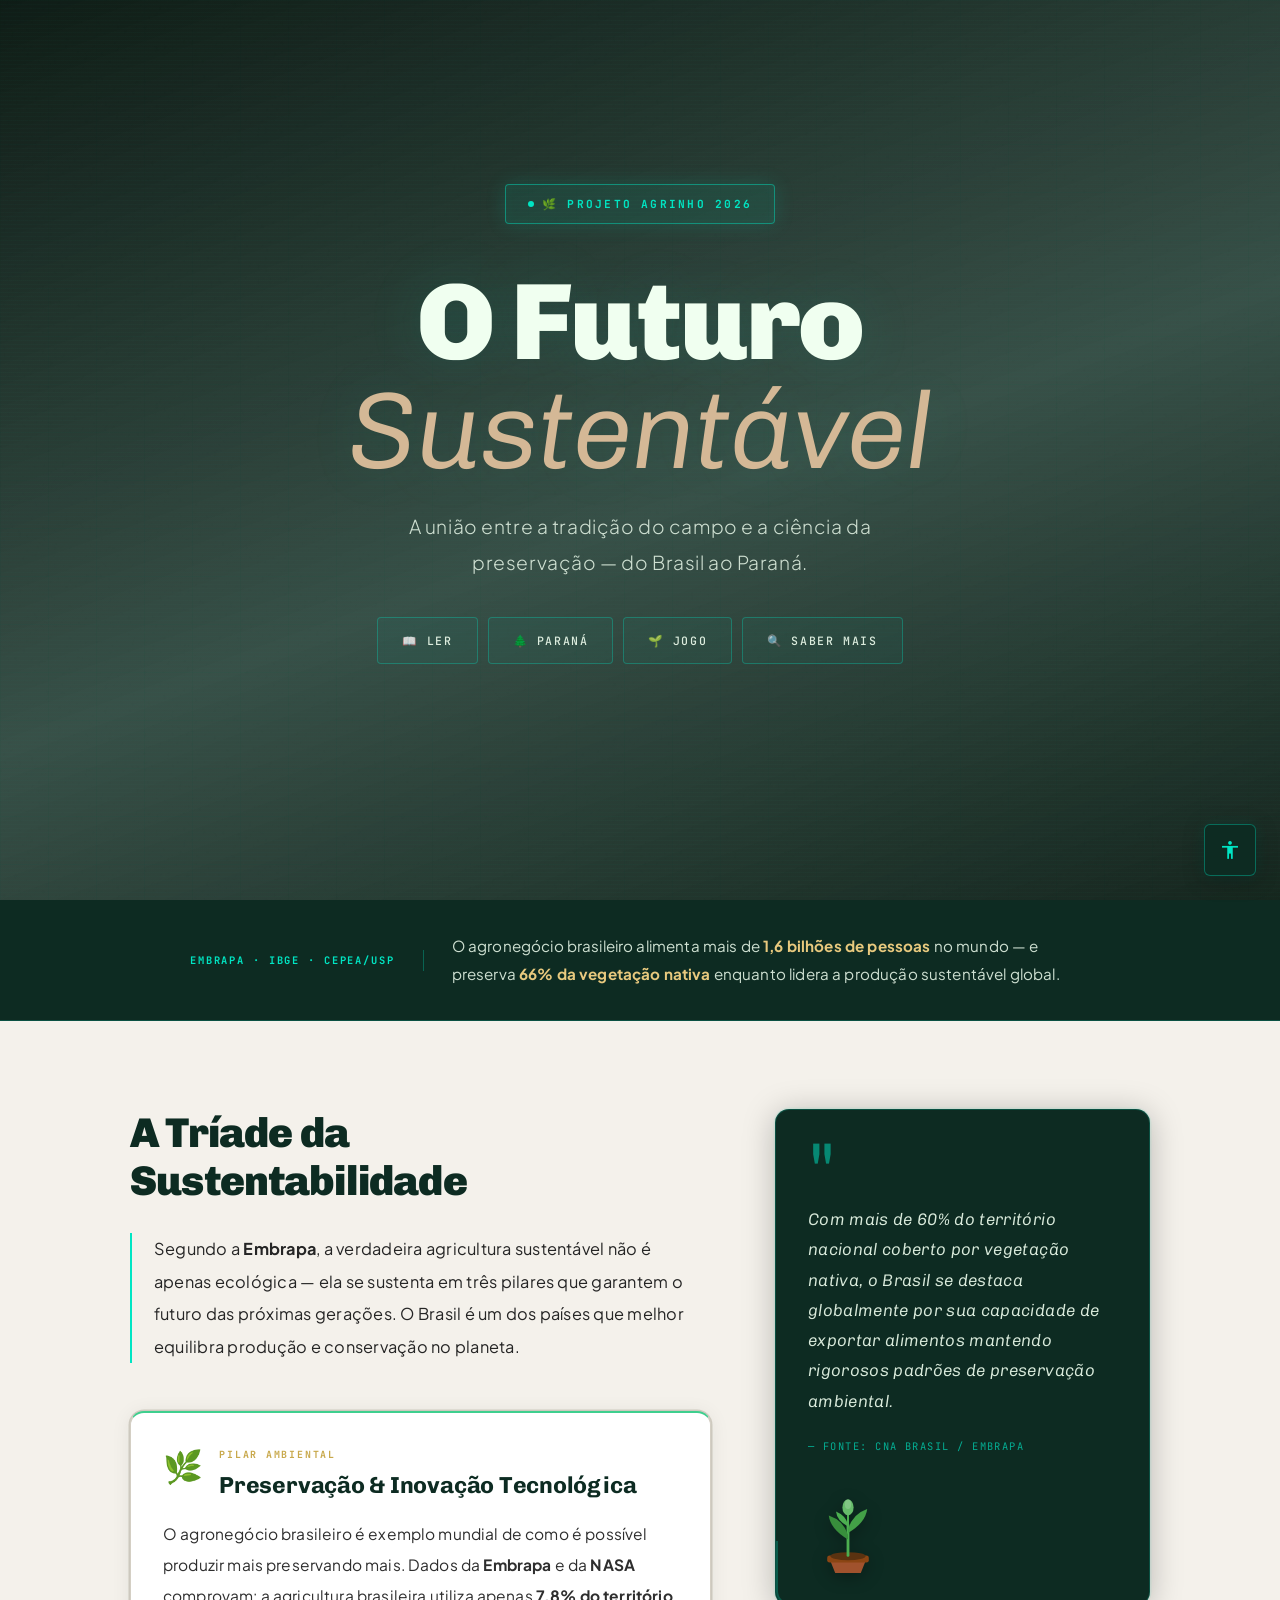
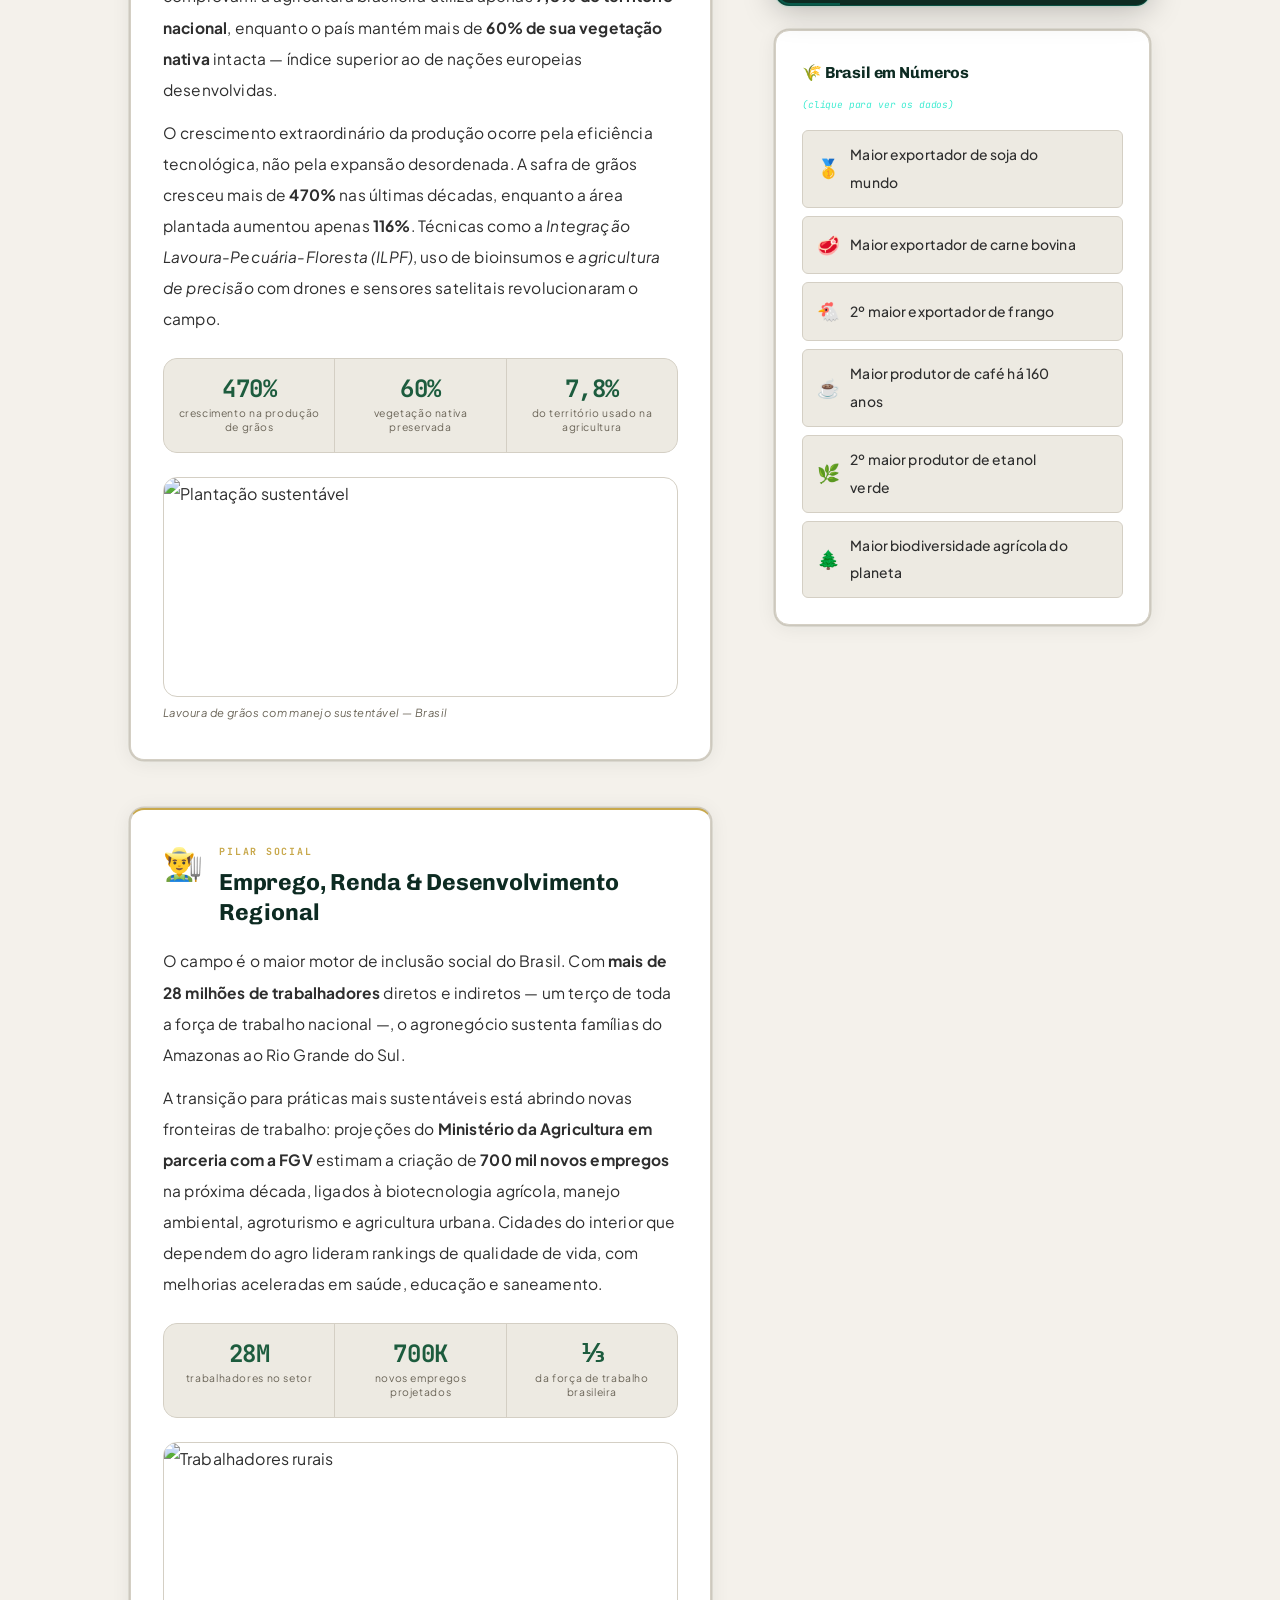
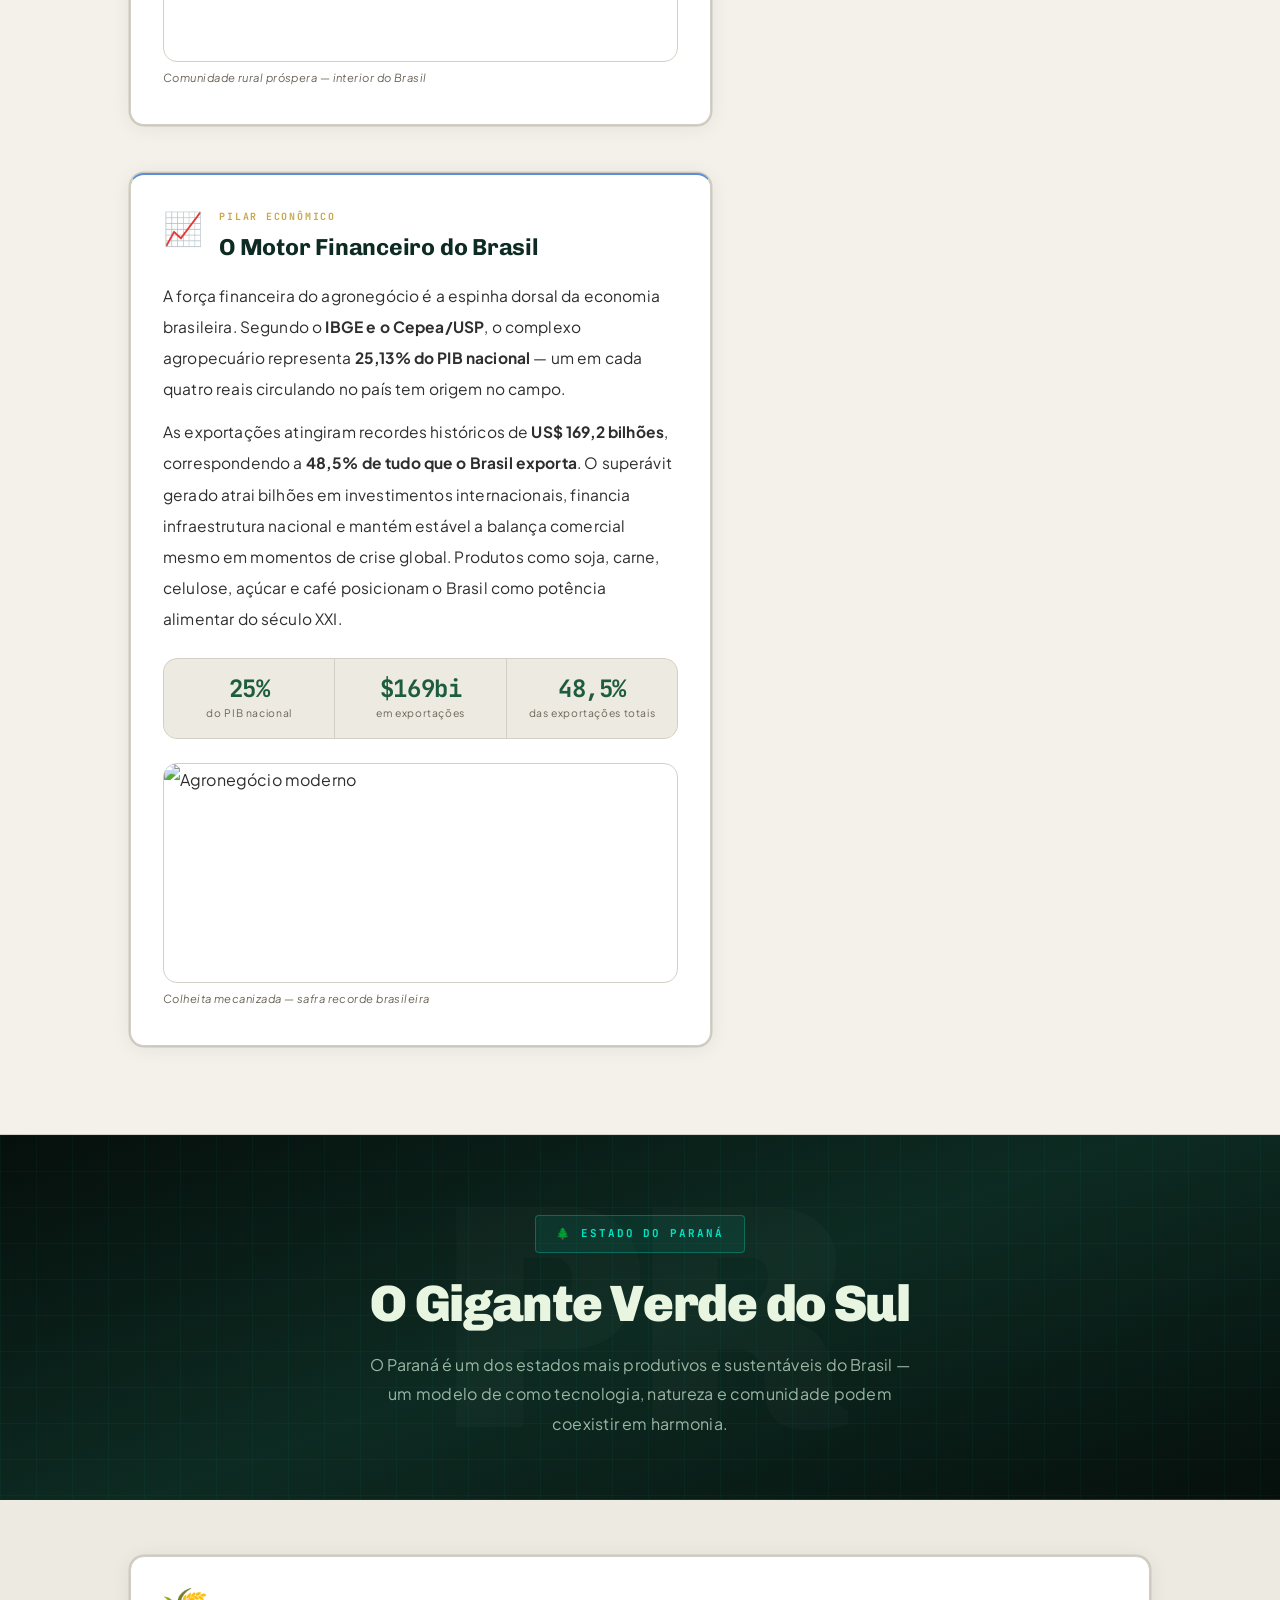
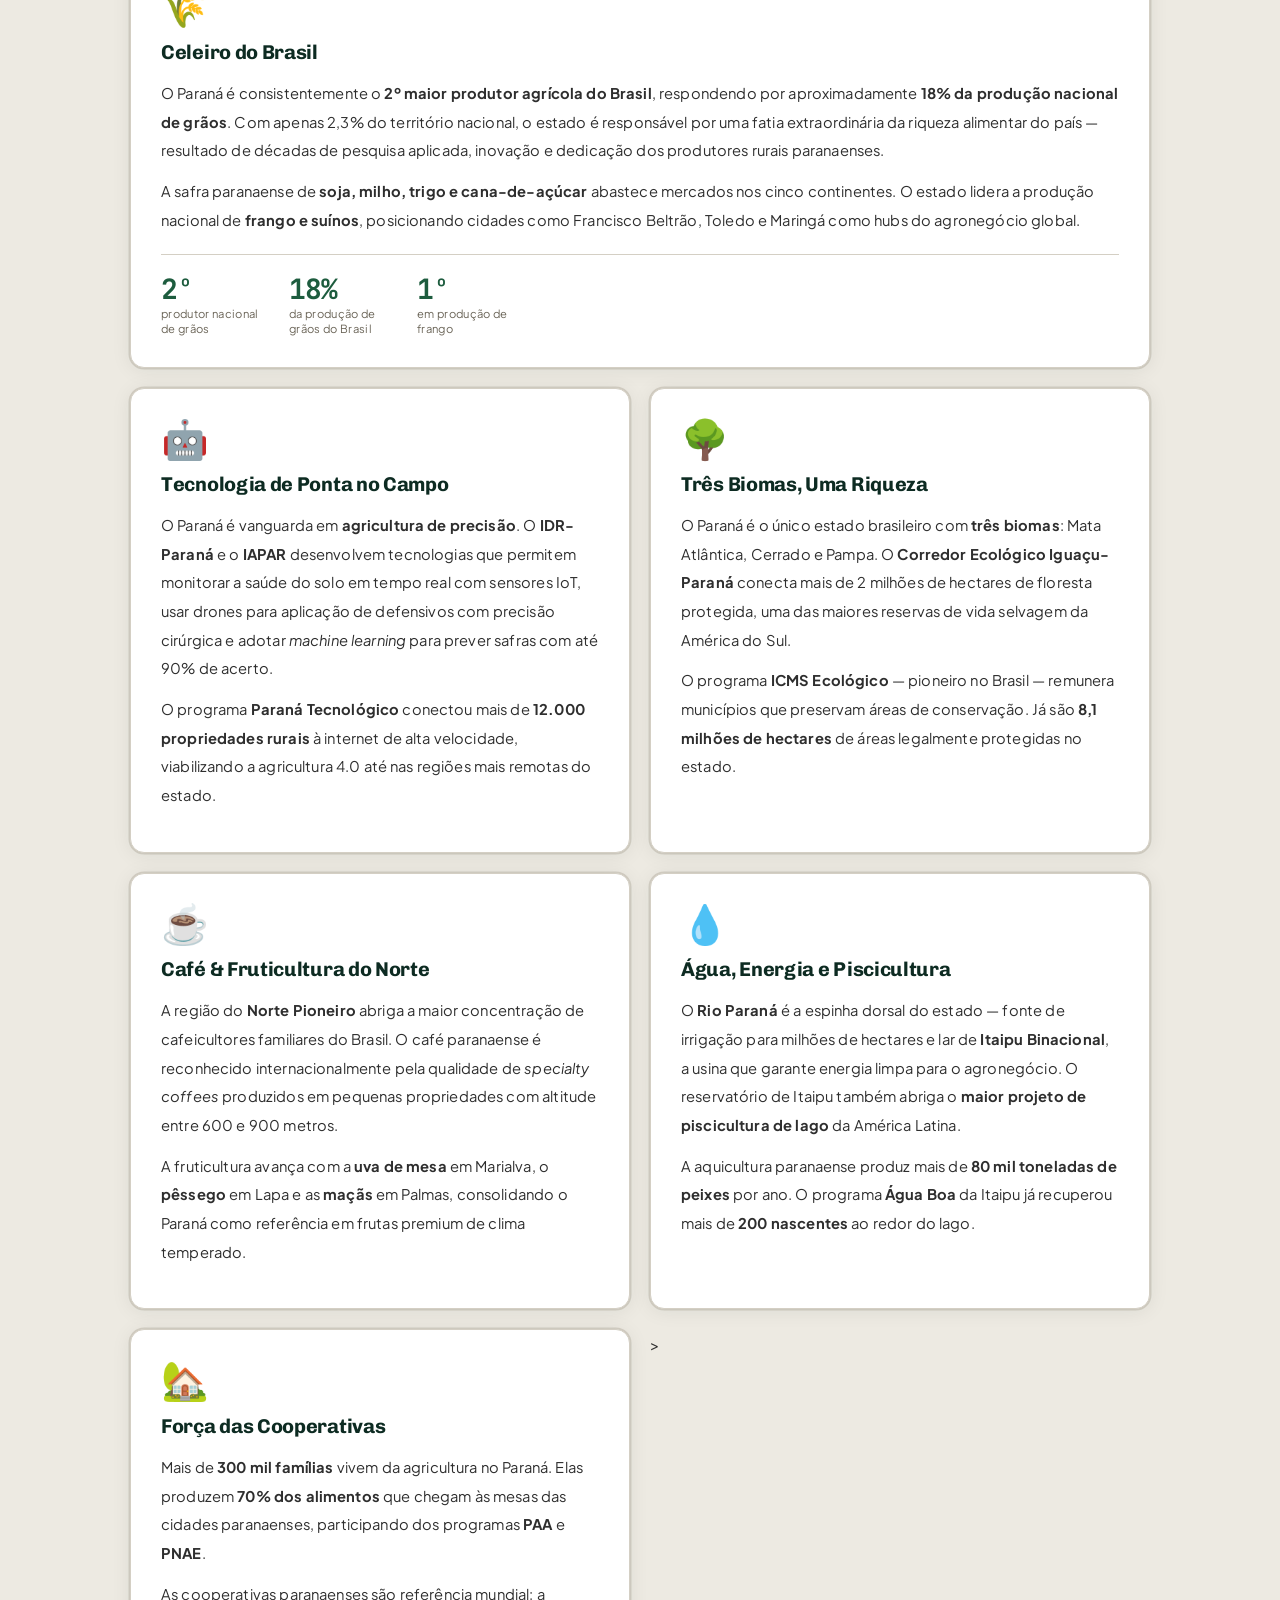
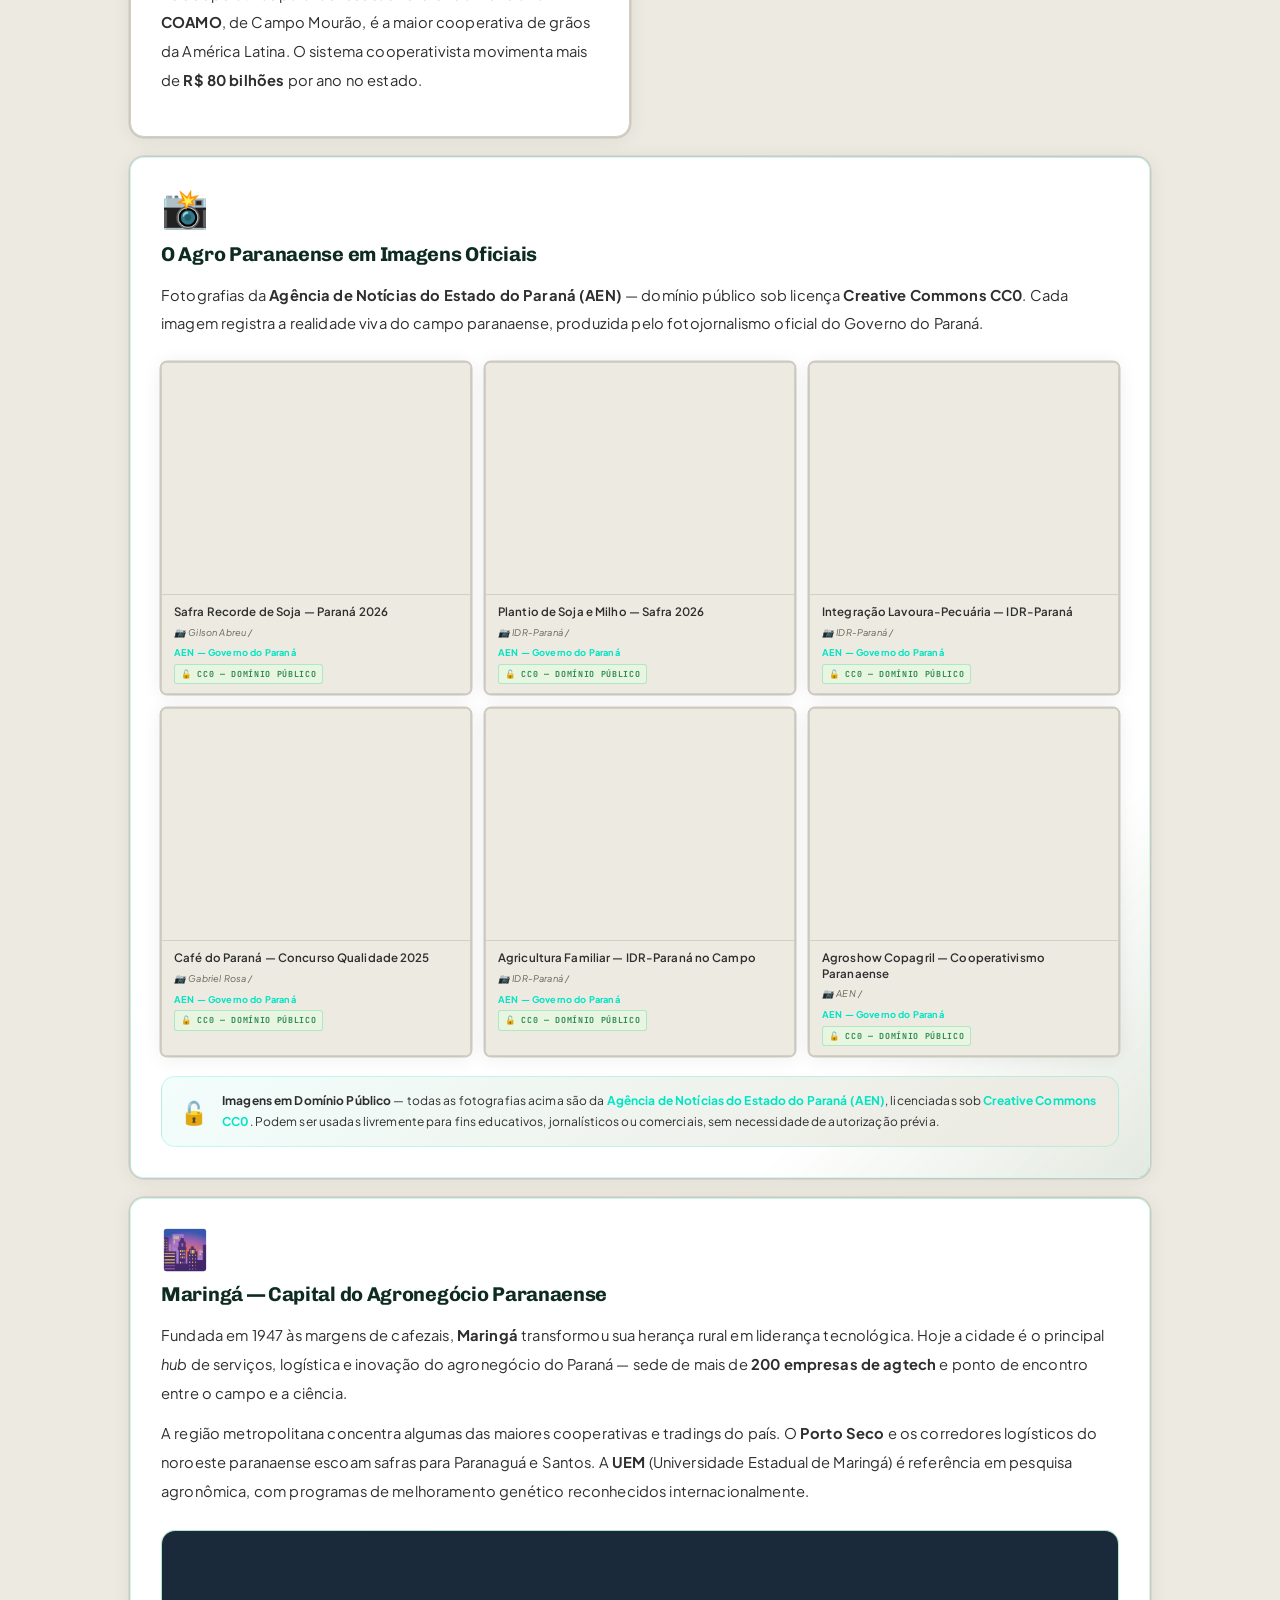
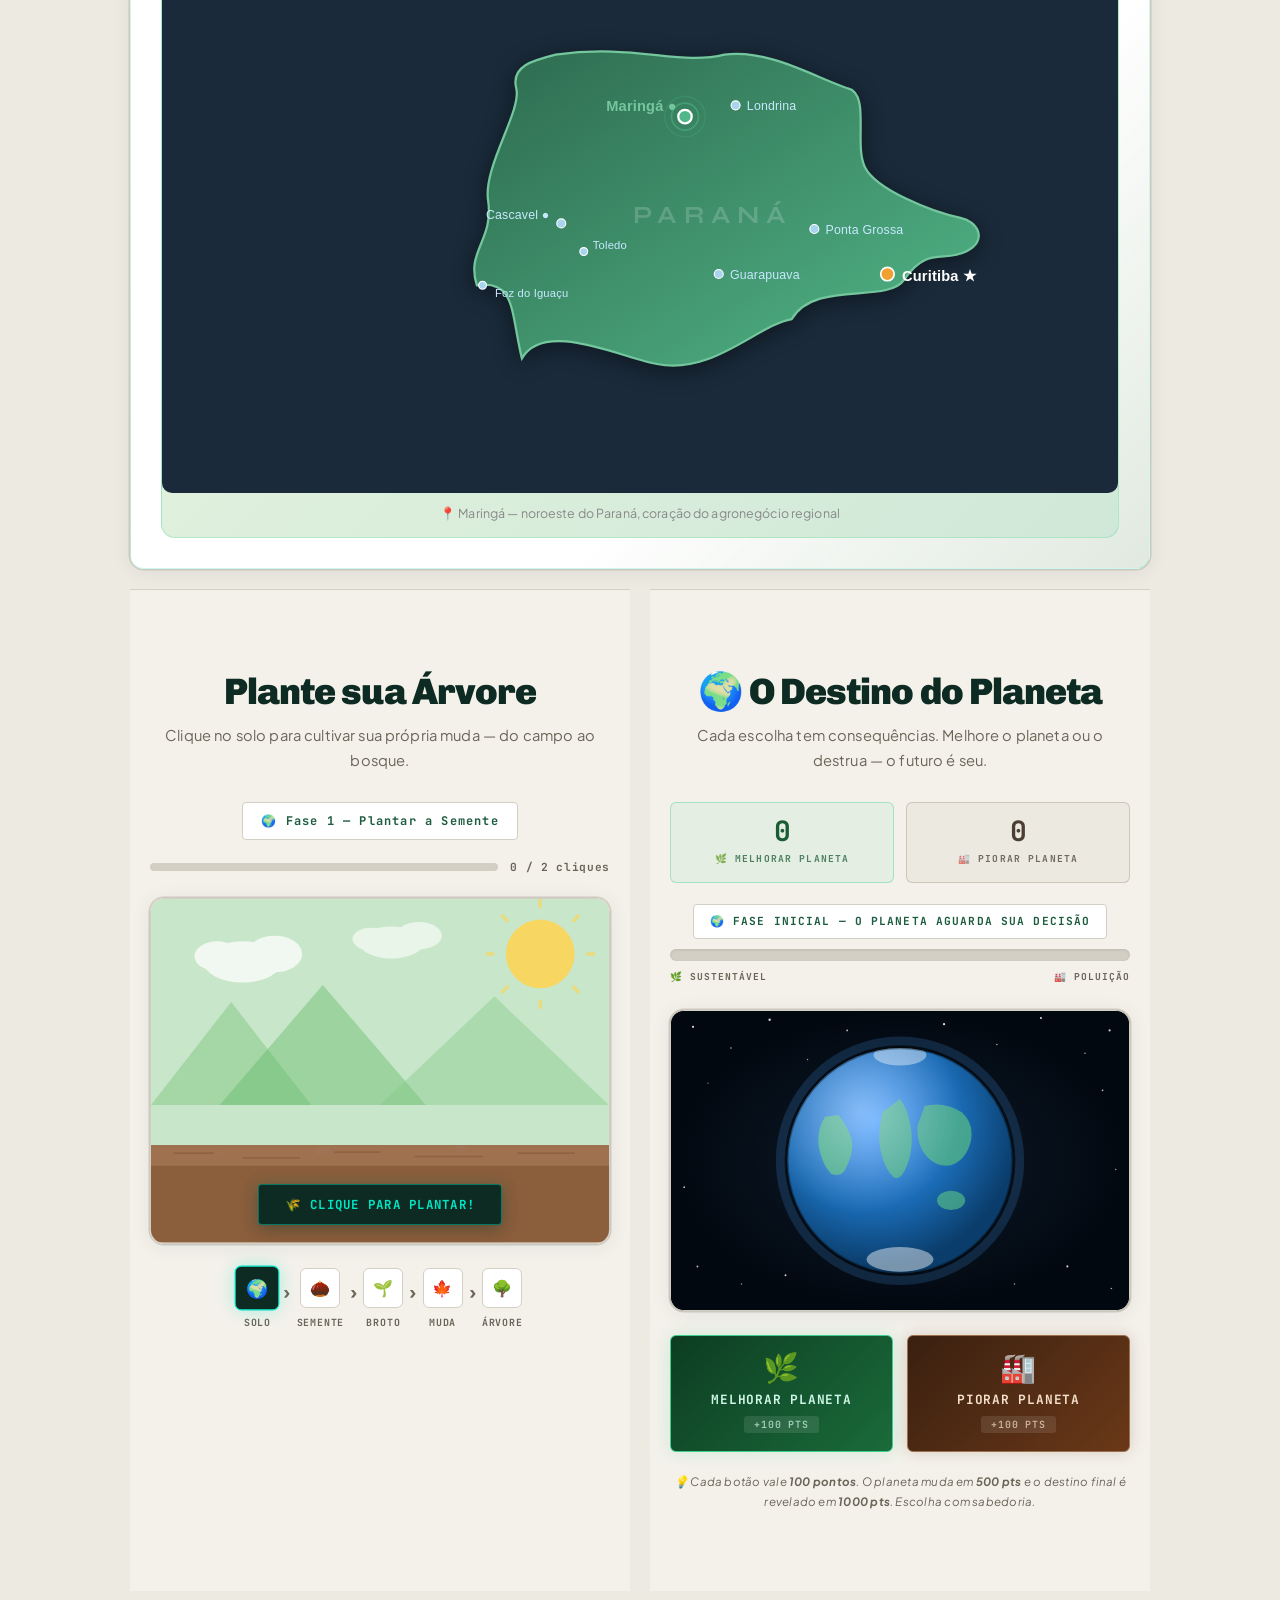
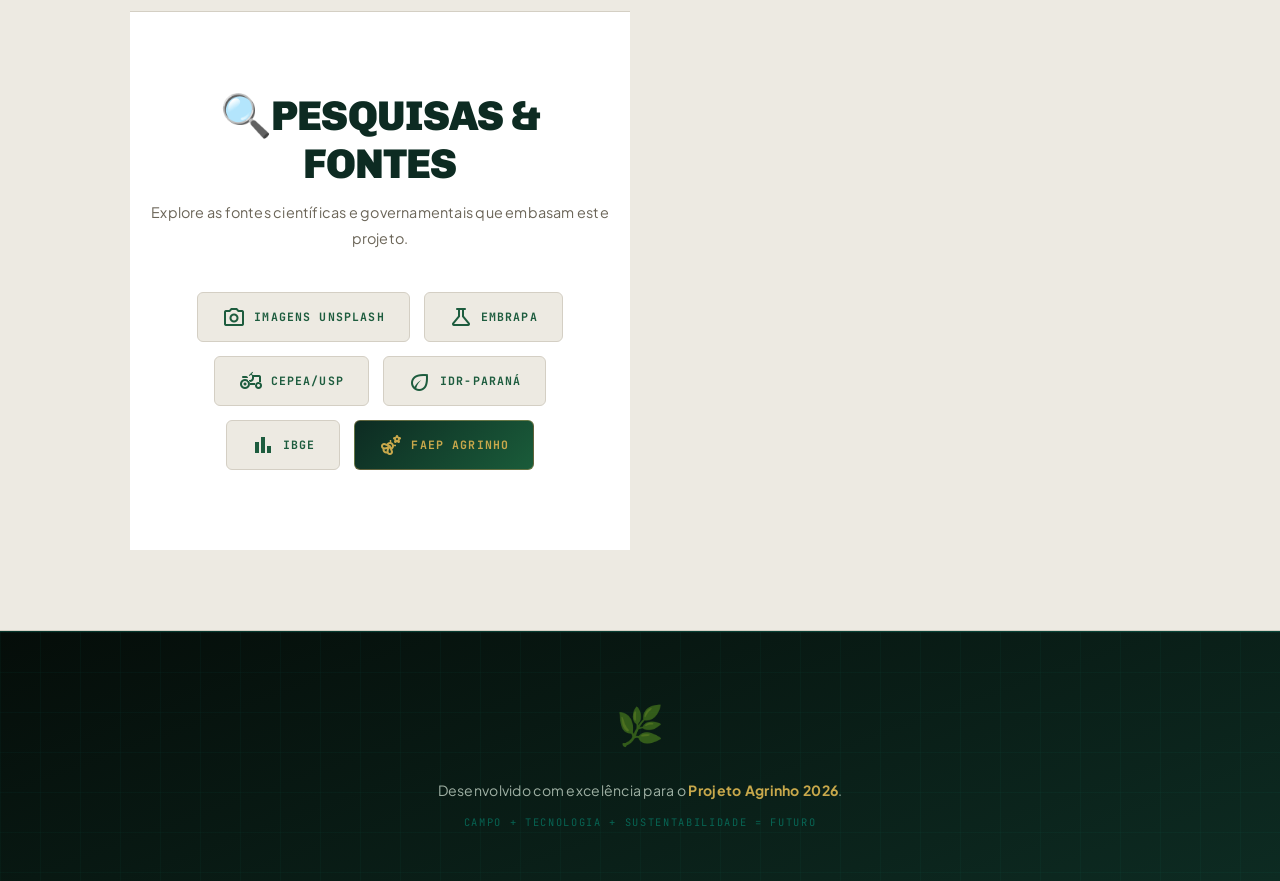
==== commit c24381d2: "Add files via upload" ====
--- a/index.html
+++ b/index.html
@@ -429,34 +429,82 @@
                     <h3>Maringá — Capital do Agronegócio Paranaense</h3>
                     <p>Fundada em 1947 às margens de cafezais, <strong>Maringá</strong> transformou sua herança rural em liderança tecnológica. Hoje a cidade é o principal <em>hub</em> de serviços, logística e inovação do agronegócio do Paraná — sede de mais de <strong>200 empresas de agtech</strong> e ponto de encontro entre o campo e a ciência.</p>
                     <p>A região metropolitana concentra algumas das maiores cooperativas e tradings do país. O <strong>Porto Seco</strong> e os corredores logísticos do noroeste paranaense escoam safras para Paranaguá e Santos. A <strong>UEM</strong> (Universidade Estadual de Maringá) é referência em pesquisa agronômica, com programas de melhoramento genético reconhecidos internacionalmente.</p>
-                    <div class="mapapr-wrap">
-                        <svg viewBox="0 0 400 220" class="mapapr-svg">
-                            <defs>
-                                <linearGradient id="pr-grad" x1="0" y1="0" x2="1" y2="1">
-                                    <stop offset="0%" stop-color="#2d6a4f"/>
-                                    <stop offset="100%" stop-color="#52b788"/>
-                                </linearGradient>
-                            </defs>
-                            <path d="M 40,40 L 380,30 L 395,80 L 370,140 L 320,180 L 250,200 L 180,205 L 100,195 L 40,170 L 10,120 L 20,70 Z"
-                                  fill="url(#pr-grad)" opacity="0.2" stroke="#52b788" stroke-width="2.5"/>
-                            <circle cx="240" cy="84" r="7" fill="#c5a059" opacity="0.95"/>
-                            <text x="252" y="80" font-size="11" fill="#1a3c34" font-family="DM Sans" font-weight="700">Maringá</text>
-                            <circle cx="200" cy="68" r="5" fill="#81c784" opacity="0.95"/>
-                            <text x="210" y="65" font-size="10" fill="#1a3c34" font-family="DM Sans">Campo Mourão</text>
-                            <circle cx="120" cy="136" r="5" fill="#81c784" opacity="0.95"/>
-                            <text x="130" y="133" font-size="10" fill="#1a3c34" font-family="DM Sans">F. Beltrão</text>
-                            <circle cx="312" cy="110" r="5" fill="#81c784" opacity="0.95"/>
-                            <text x="320" y="107" font-size="10" fill="#1a3c34" font-family="DM Sans">Londrina</text>
-                            <circle cx="80" cy="110" r="5" fill="#81c784" opacity="0.95"/>
-                            <text x="30" y="130" font-size="10" fill="#1a3c34" font-family="DM Sans">Foz do Iguaçu</text>
-                            <text x="200" y="125" text-anchor="middle" font-size="14" fill="#2d6a4f" opacity="0.35" font-family="Fraunces">PARANÁ</text>
-                        </svg>
-                    </div>
-                </div>
-
-            </div>
-        </section>
-
+
+    <div class="mapapr-wrap">
+        <svg viewBox="0 0 850 500" width="100%" xmlns="http://www.w3.org/2000/svg"
+             style="border-radius:10px; background:#1a2a3a; display:block;">
+
+            <defs>
+                <linearGradient id="pr-grad" x1="0" y1="0" x2="1" y2="1">
+                    <stop offset="0%"  stop-color="#2d6a4f"/>
+                    <stop offset="100%" stop-color="#52b788"/>
+                </linearGradient>
+            </defs>
+
+            <!-- Contorno do Paraná -->
+            <path fill="url(#pr-grad)"
+                  stroke="#74c69d" stroke-width="2"
+                  filter="drop-shadow(0px 4px 10px rgba(0,0,0,0.45))"
+                  d="
+                M 350,110 C 420,100 460,120 500,110
+                C 540,105 580,130 610,140
+                C 630,145 615,190 625,210
+                C 635,230 685,250 710,255
+                C 725,258 735,275 715,285
+                C 695,295 680,280 660,310
+                C 645,332 580,310 560,345
+                C 530,350 490,395 440,385
+                C 410,380 340,345 320,380
+                C 310,340 315,310 280,315
+                C 270,285 295,275 290,240
+                C 285,210 320,160 315,140
+                C 310,120 330,115 350,110 Z"/>
+
+            <!-- Nome do estado -->
+            <text x="490" y="260" text-anchor="middle"
+                  font-family="'Syne', sans-serif" font-size="22" font-weight="700"
+                  fill="rgba(255,255,255,0.18)" letter-spacing="6">PARANÁ</text>
+
+            <!-- ── Curitiba (capital) ── -->
+            <circle cx="645" cy="305" r="6" fill="#f0a030" stroke="white" stroke-width="1.5"/>
+            <text x="658" y="311" font-family="Arial, sans-serif" font-size="13"
+                  font-weight="bold" fill="white">Curitiba ★</text>
+
+            <!-- ── Londrina ── -->
+            <circle cx="510" cy="155" r="4" fill="#a8d4f0" stroke="white" stroke-width="1"/>
+            <text x="520" y="159" font-family="Arial, sans-serif" font-size="11" fill="#c8e8ff">Londrina</text>
+
+            <!-- ── Maringá (destaque especial) ── -->
+            <circle cx="465" cy="165" r="6" fill="#52b788" stroke="white" stroke-width="2"/>
+            <circle cx="465" cy="165" r="12" fill="none" stroke="#52b788" stroke-width="1.5" opacity="0.5"/>
+            <circle cx="465" cy="165" r="18" fill="none" stroke="#52b788" stroke-width="1" opacity="0.25"/>
+            <text x="395" y="160" font-family="Arial, sans-serif" font-size="13"
+                  font-weight="bold" fill="#74c69d">Maringá ●</text>
+            <!-- ── Ponta Grossa ── -->
+            <circle cx="580" cy="265" r="4" fill="#a8d4f0" stroke="white" stroke-width="1"/>
+            <text x="590" y="269" font-family="Arial, sans-serif" font-size="11" fill="#c8e8ff">Ponta Grossa</text>
+
+            <!-- ── Cascavel ── -->
+            <circle cx="355" cy="260" r="4" fill="#a8d4f0" stroke="white" stroke-width="1"/>
+            <text x="288" y="256" font-family="Arial, sans-serif" font-size="11" fill="#c8e8ff">Cascavel ●</text>
+
+            <!-- ── Foz do Iguaçu ── -->
+            <circle cx="285" cy="315" r="3.5" fill="#a8d4f0" stroke="white" stroke-width="1"/>
+            <text x="296" y="325" font-family="Arial, sans-serif" font-size="10" fill="#c8e8ff">Foz do Iguaçu</text>
+
+            <!-- ── Guarapuava ── -->
+            <circle cx="495" cy="305" r="4" fill="#a8d4f0" stroke="white" stroke-width="1"/>
+            <text x="505" y="309" font-family="Arial, sans-serif" font-size="11" fill="#c8e8ff">Guarapuava</text>
+
+            <!-- ── Toledo ── -->
+            <circle cx="375" cy="285" r="3.5" fill="#a8d4f0" stroke="white" stroke-width="1"/>
+            <text x="383" y="283" font-family="Arial, sans-serif" font-size="10" fill="#c8e8ff">Toledo</text>
+        </svg>
+        <p style="font-size:0.78rem; color:var(--muted,#888); margin-top:0.5rem; text-align:center;">
+            📍 Maringá — noroeste do Paraná, coração do agronegócio regional
+        </p>
+    </div>
+</div>
         <!-- ╔══════════════════════════════════════╗
              ║     JOGO PRINCIPAL — PLANTE ÁRVORE  ║
              ╚══════════════════════════════════════╝ -->
--- a/style.css
+++ b/style.css
@@ -1197,7 +1197,9 @@
     font-size: .68rem;
     font-weight: 700;
     letter-spacing: 0.06em;
-    white-space: nowrap;
+    white-space: normal;
+    width: 160px;
+    text-align: center;
     padding: 7px 14px;
     border-radius: var(--radius-sm);
     border: 1.5px solid rgba(0,229,195,0.45);
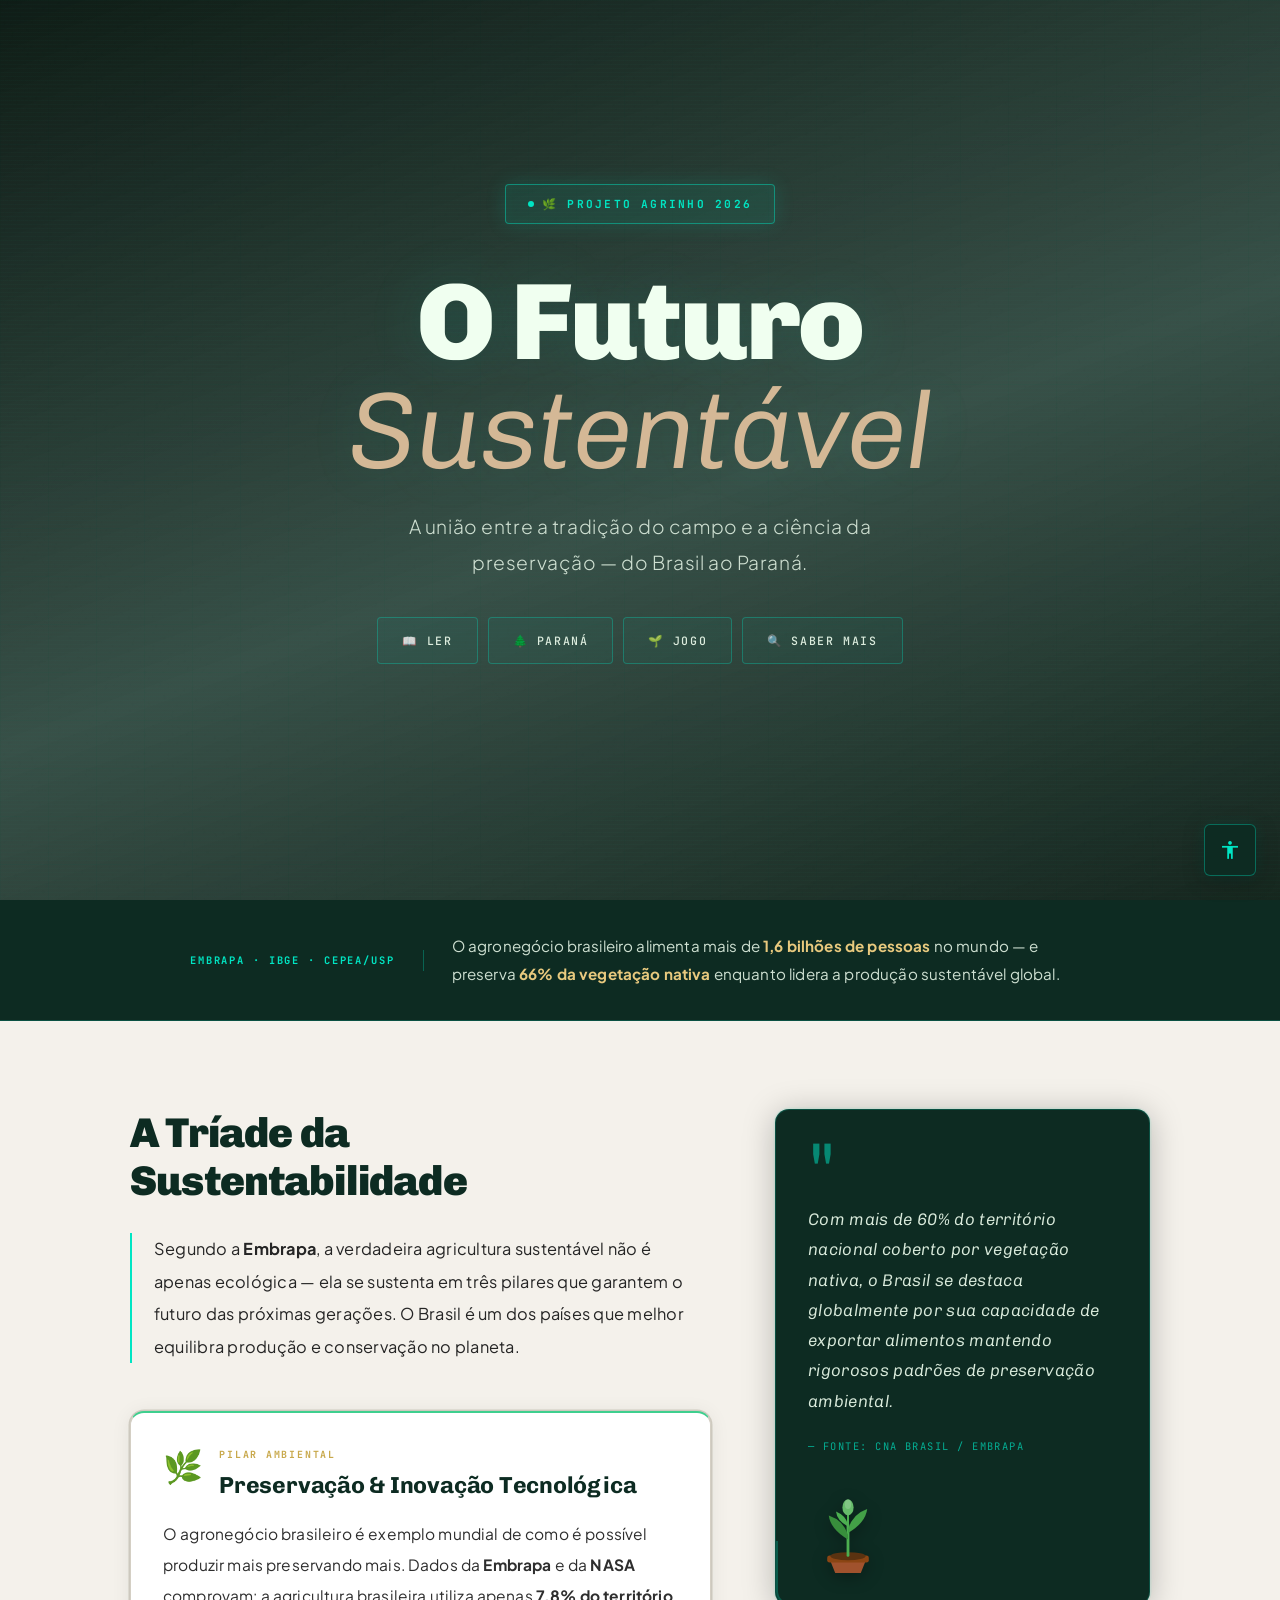
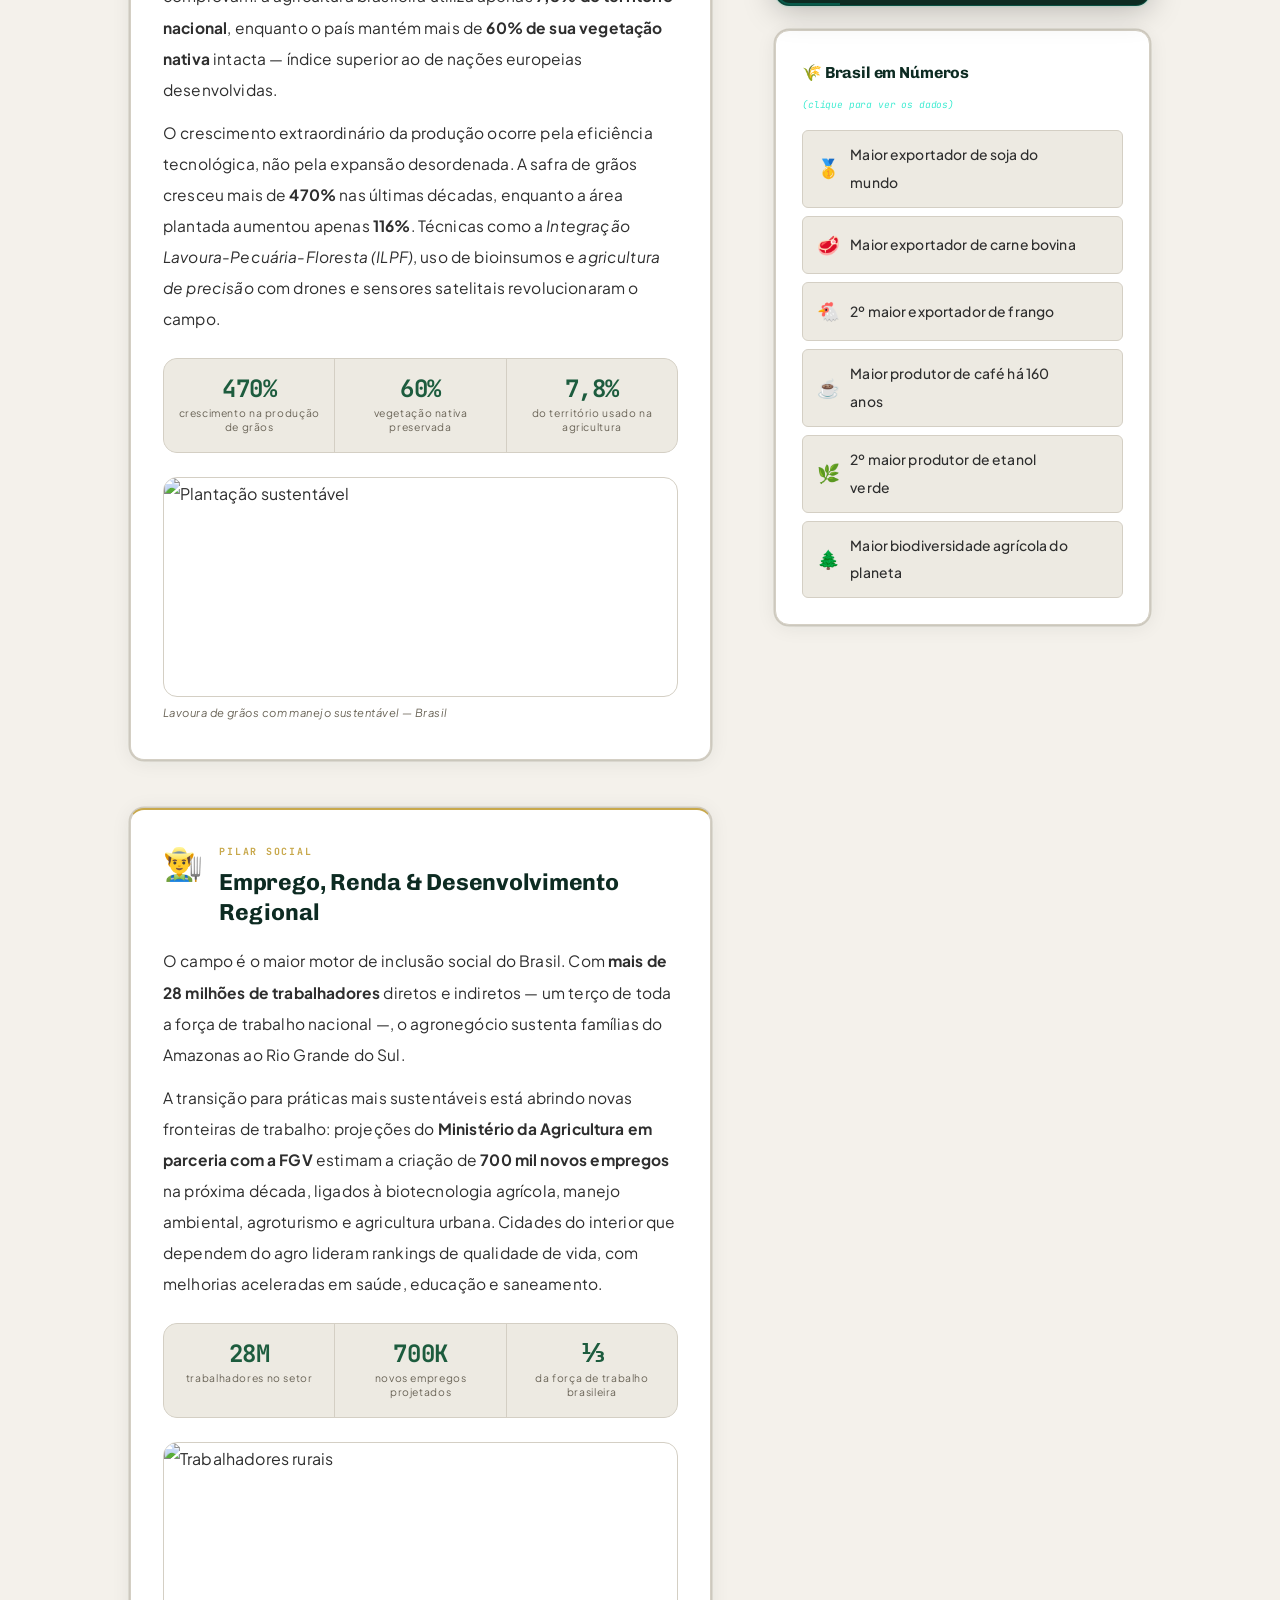
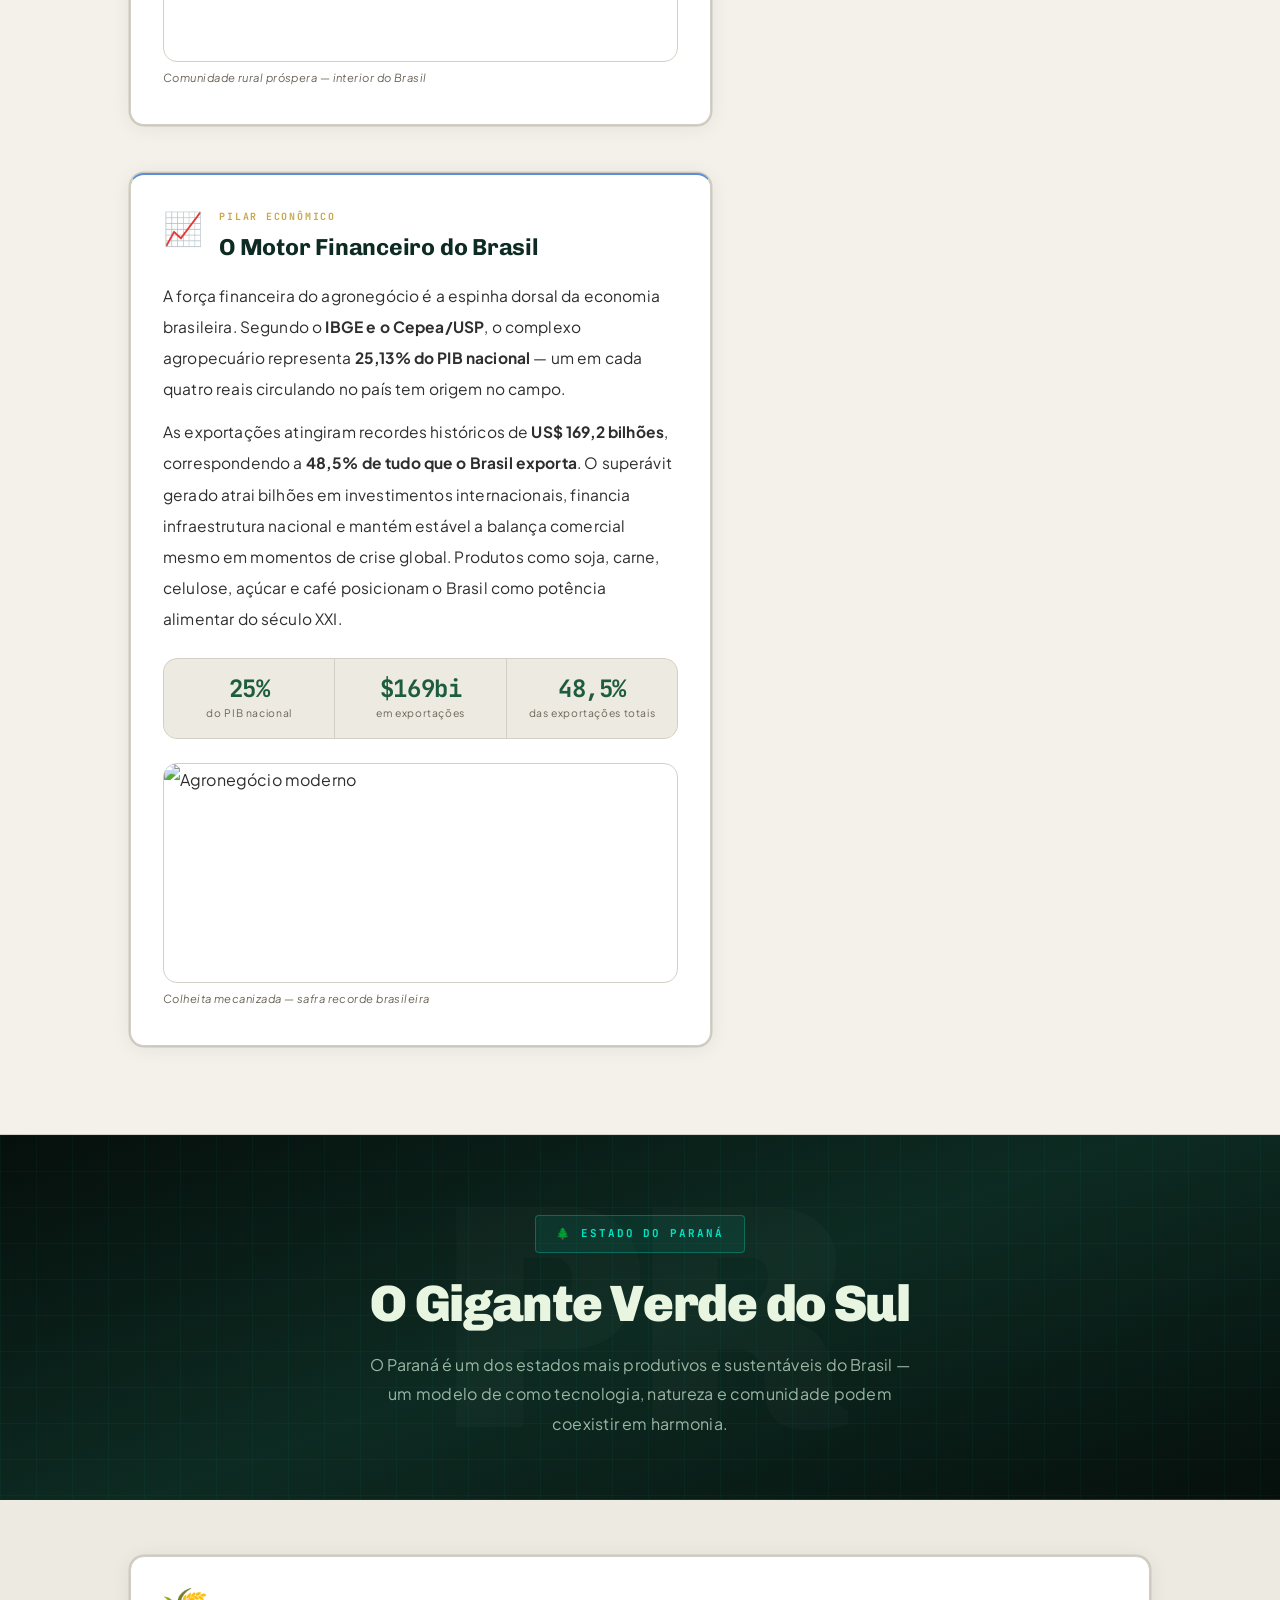
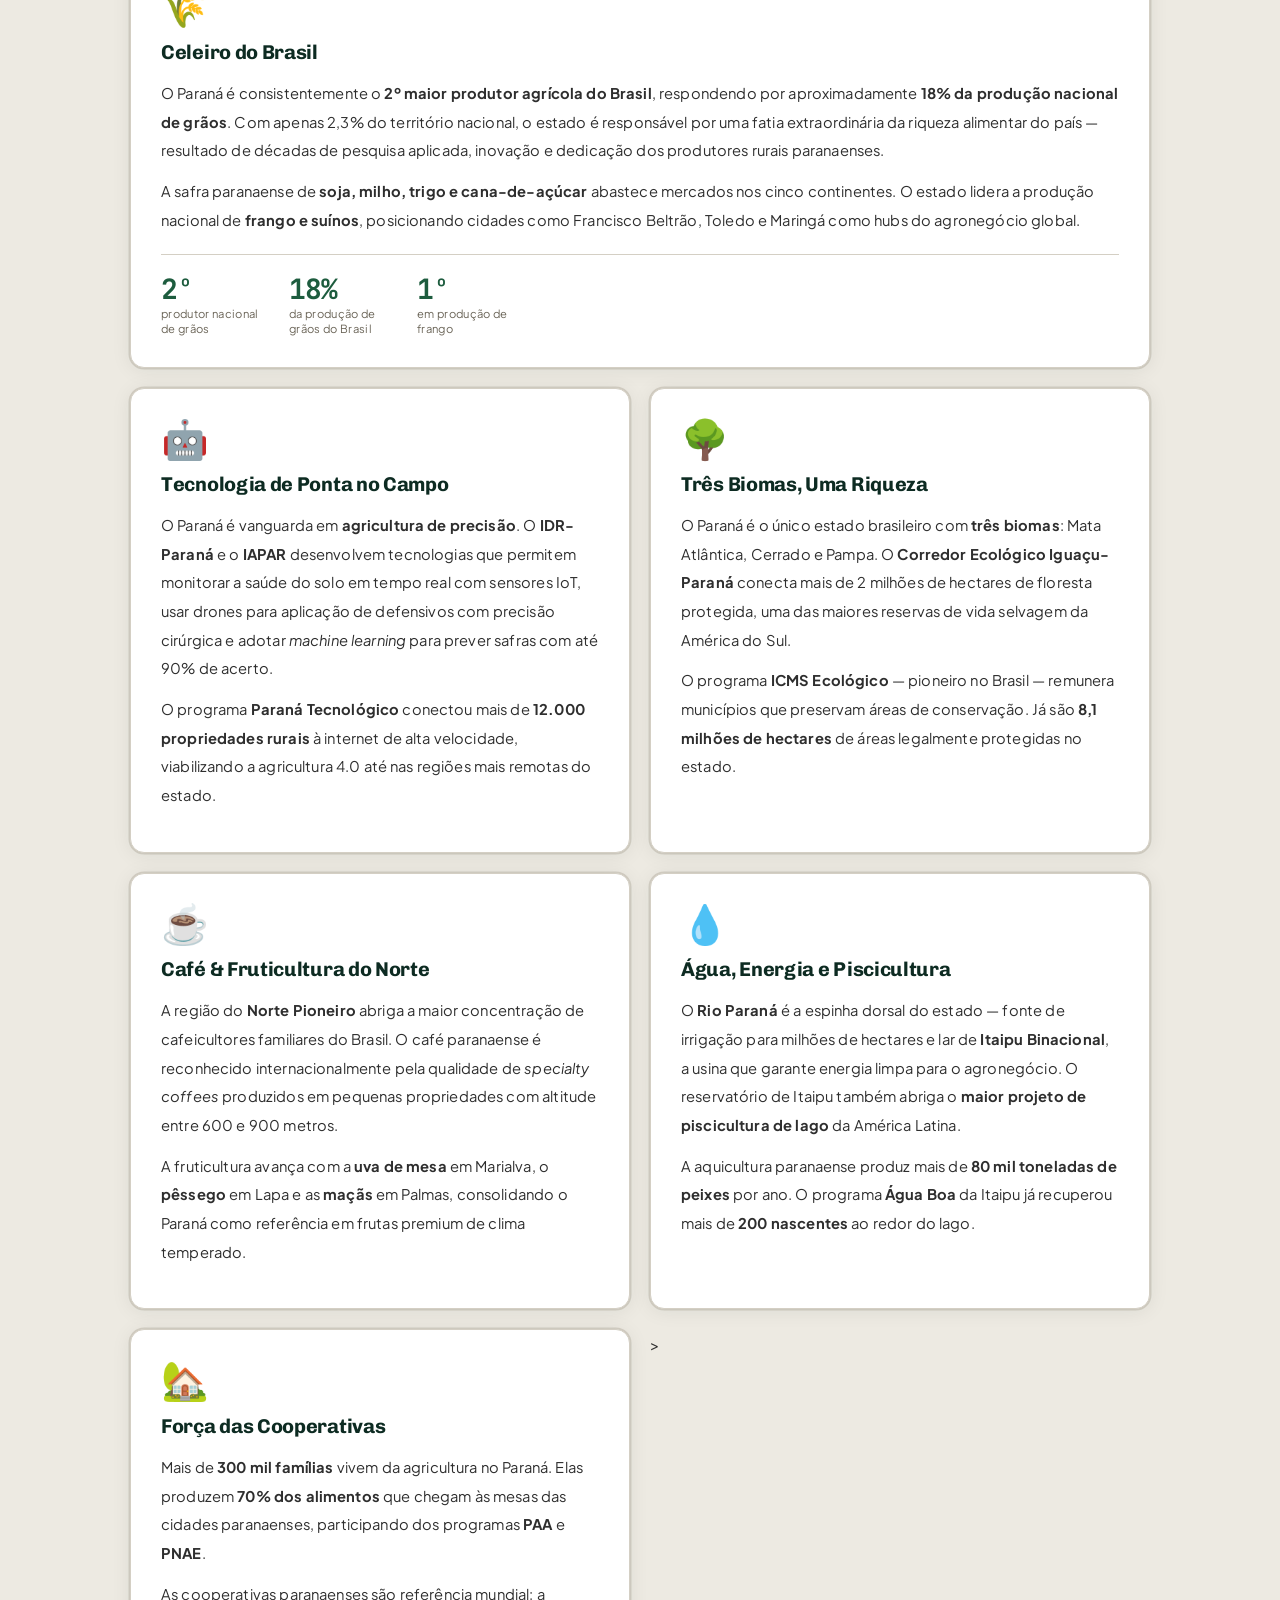
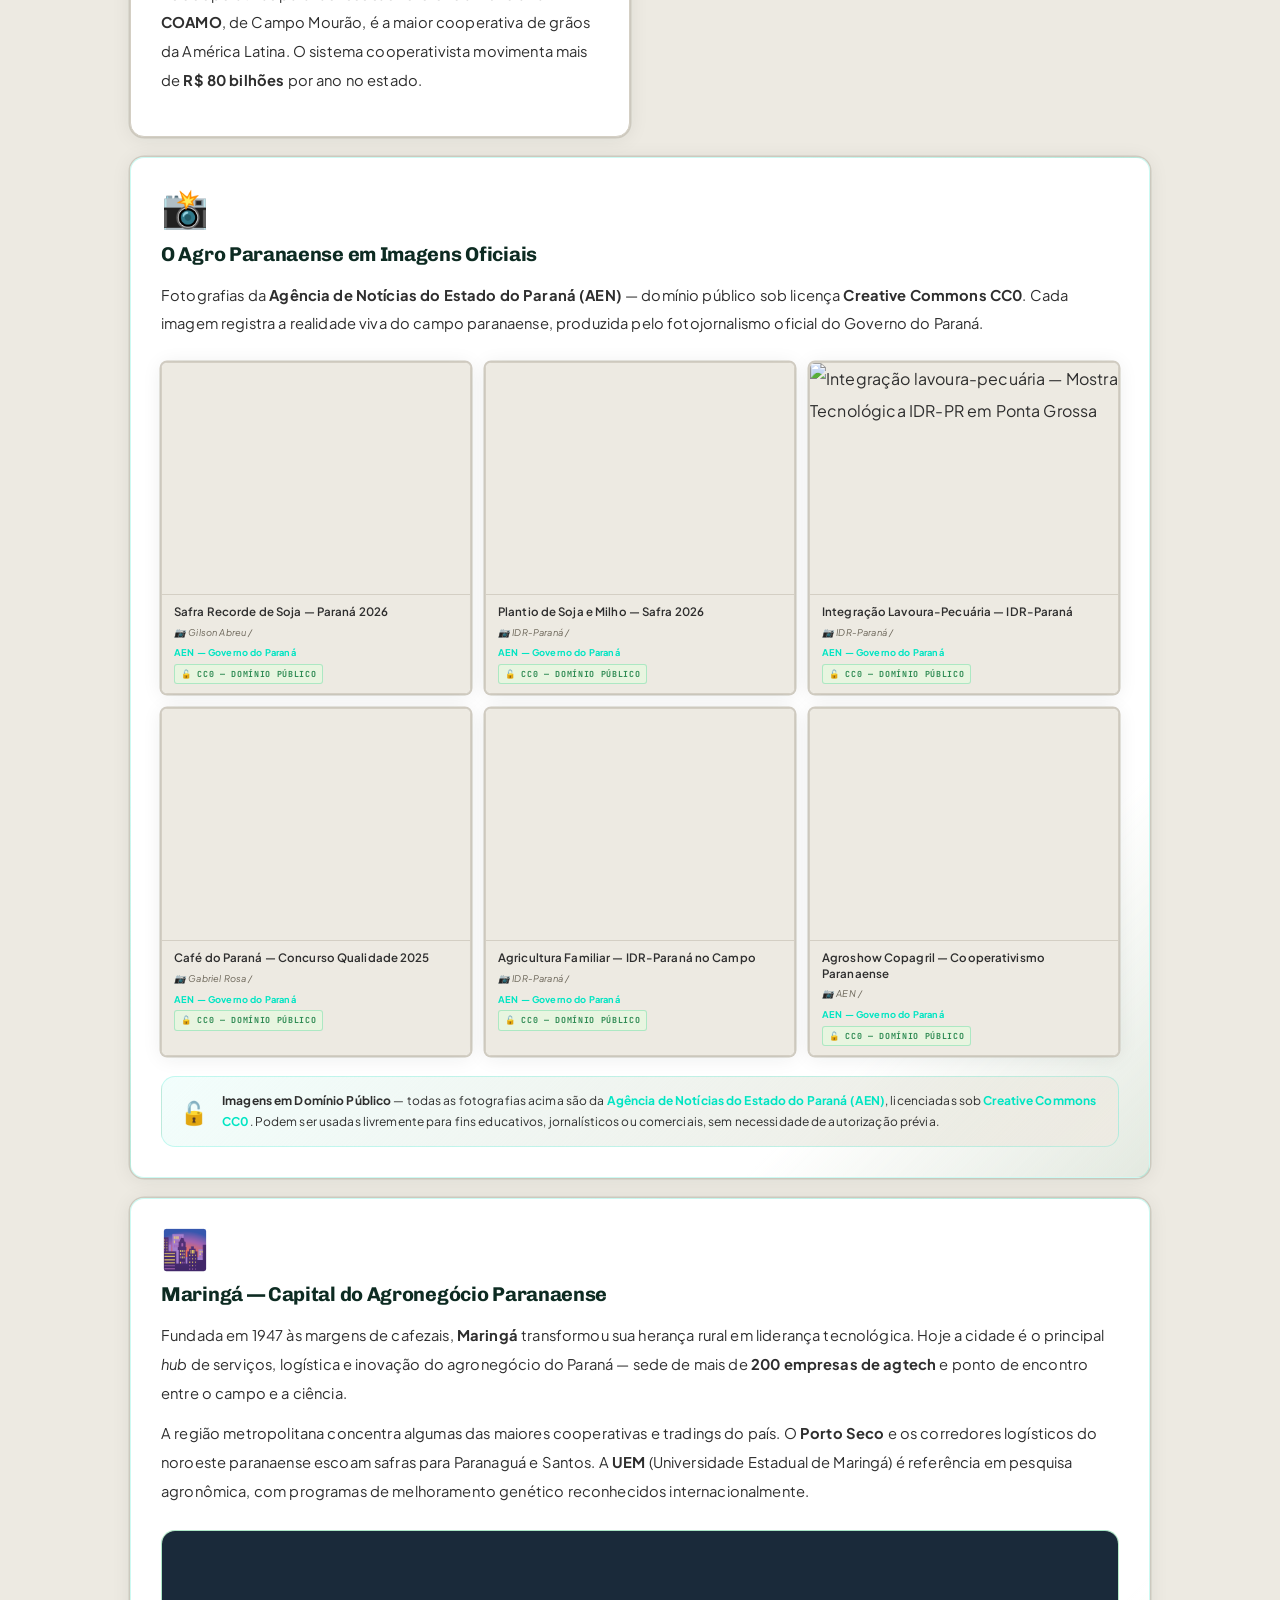
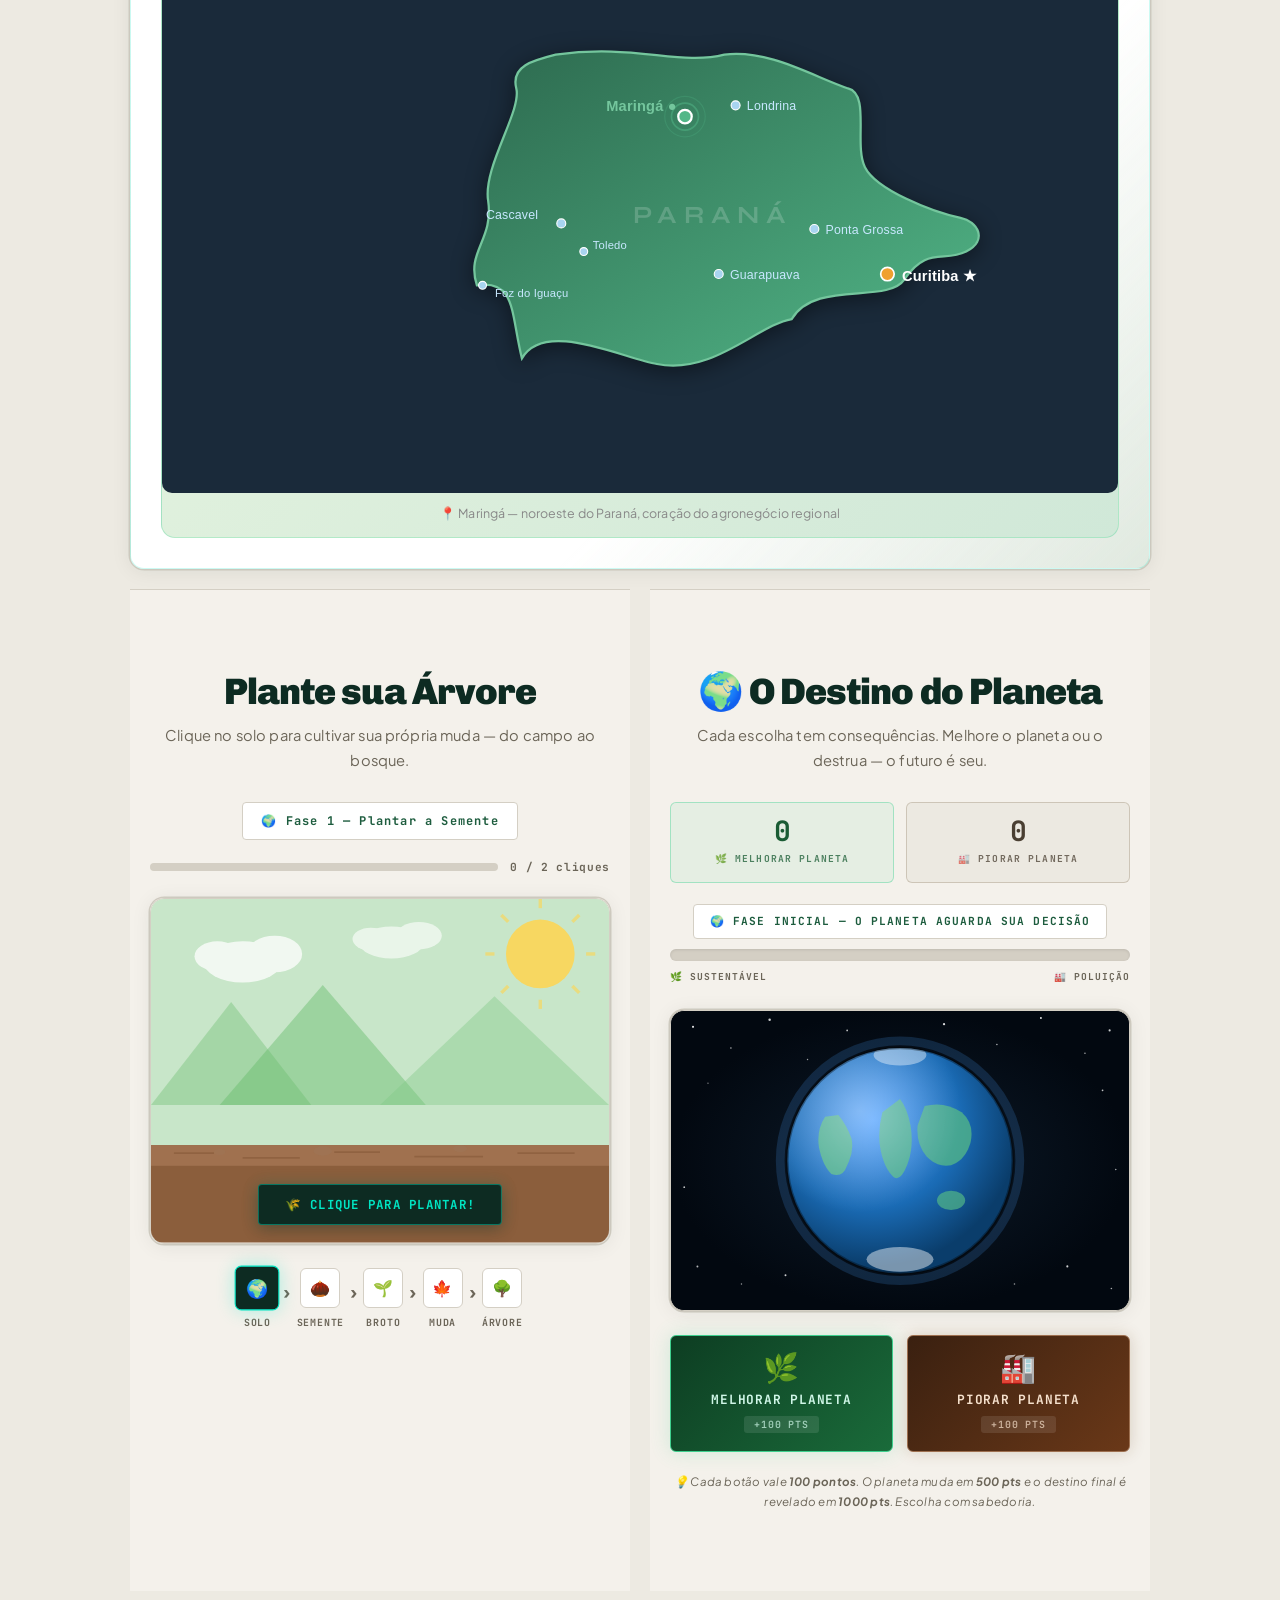
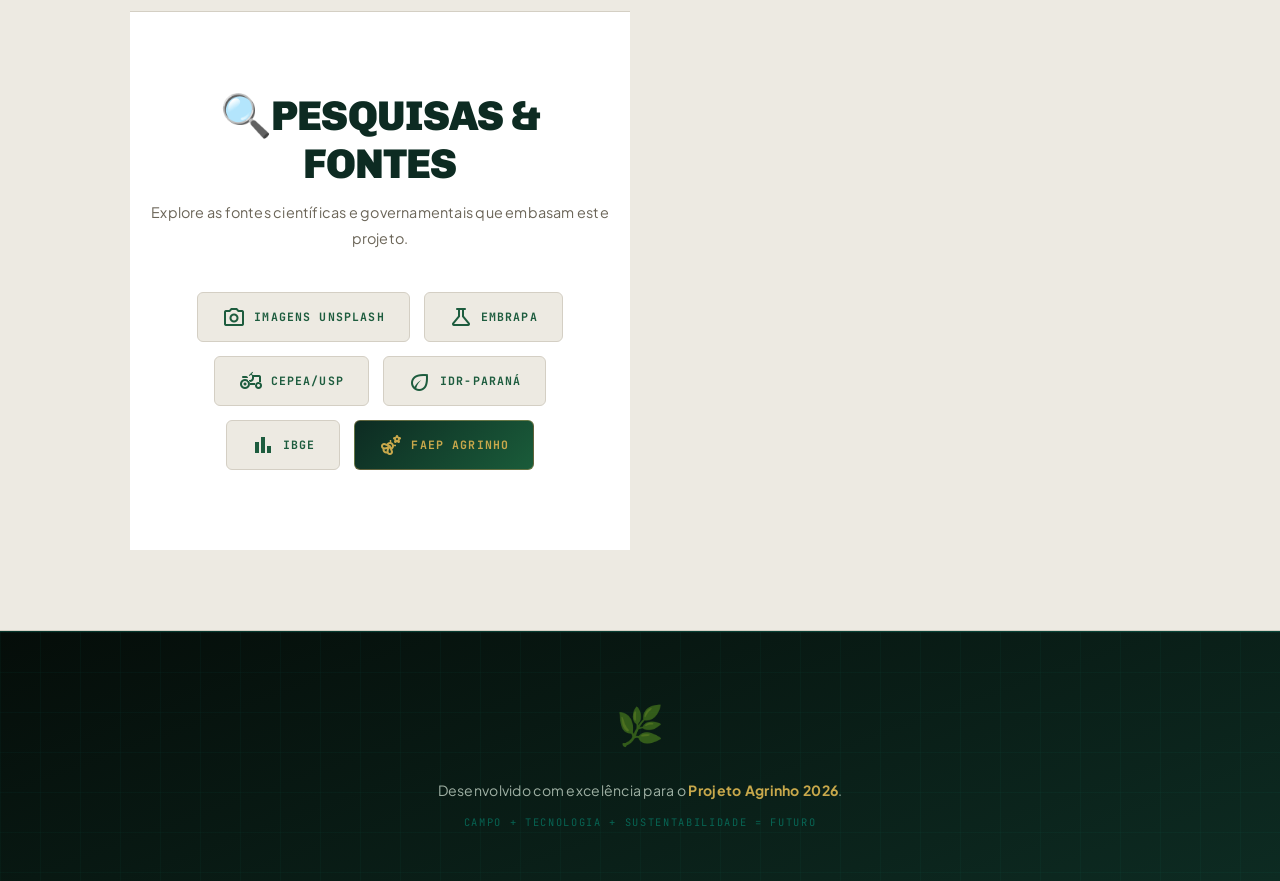
==== commit 0d9c104d: "Update index.html" ====
--- a/index.html
+++ b/index.html
@@ -486,7 +486,7 @@
 
             <!-- ── Cascavel ── -->
             <circle cx="355" cy="260" r="4" fill="#a8d4f0" stroke="white" stroke-width="1"/>
-            <text x="288" y="256" font-family="Arial, sans-serif" font-size="11" fill="#c8e8ff">Cascavel ●</text>
+            <text x="288" y="256" font-family="Arial, sans-serif" font-size="11" fill="#c8e8ff">Cascavel </text>
 
             <!-- ── Foz do Iguaçu ── -->
             <circle cx="285" cy="315" r="3.5" fill="#a8d4f0" stroke="white" stroke-width="1"/>
@@ -1183,4 +1183,4 @@
 
     <script src="script.js"></script>
 </body>
-</html>+</html>
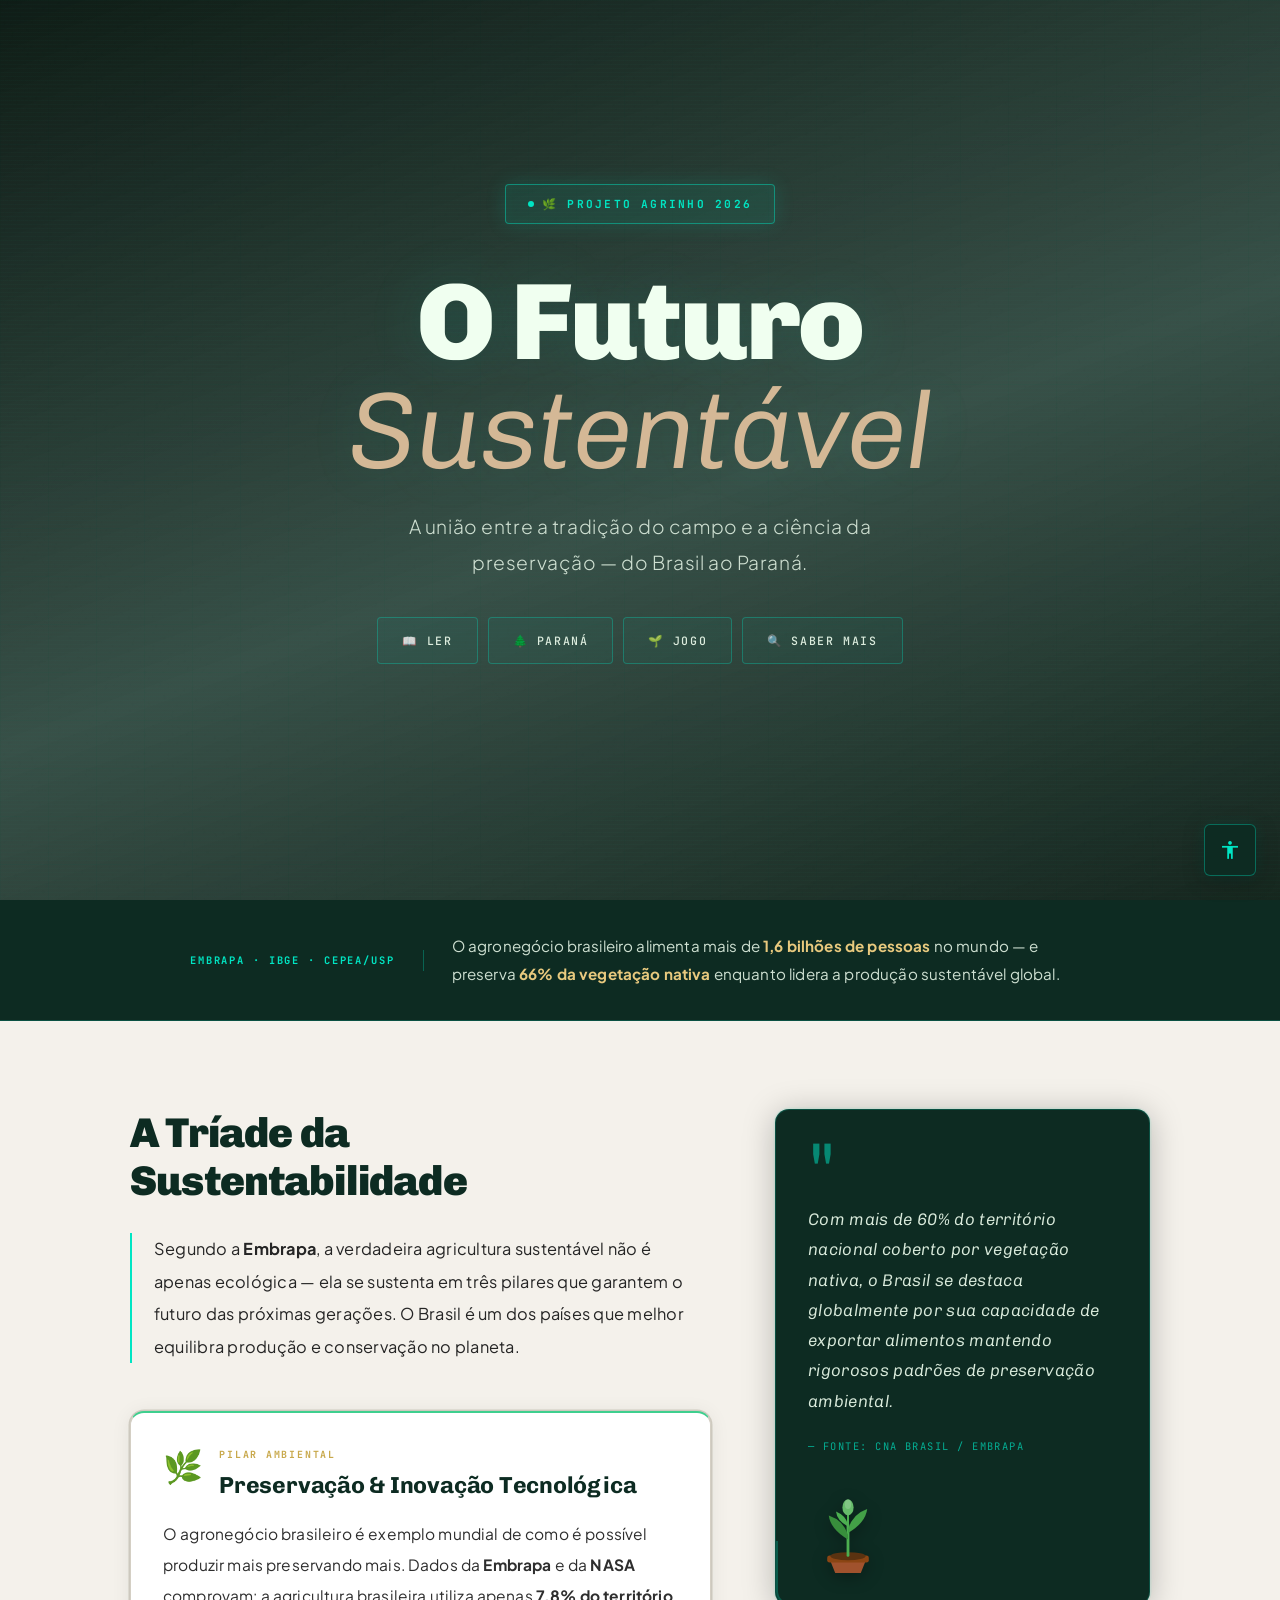
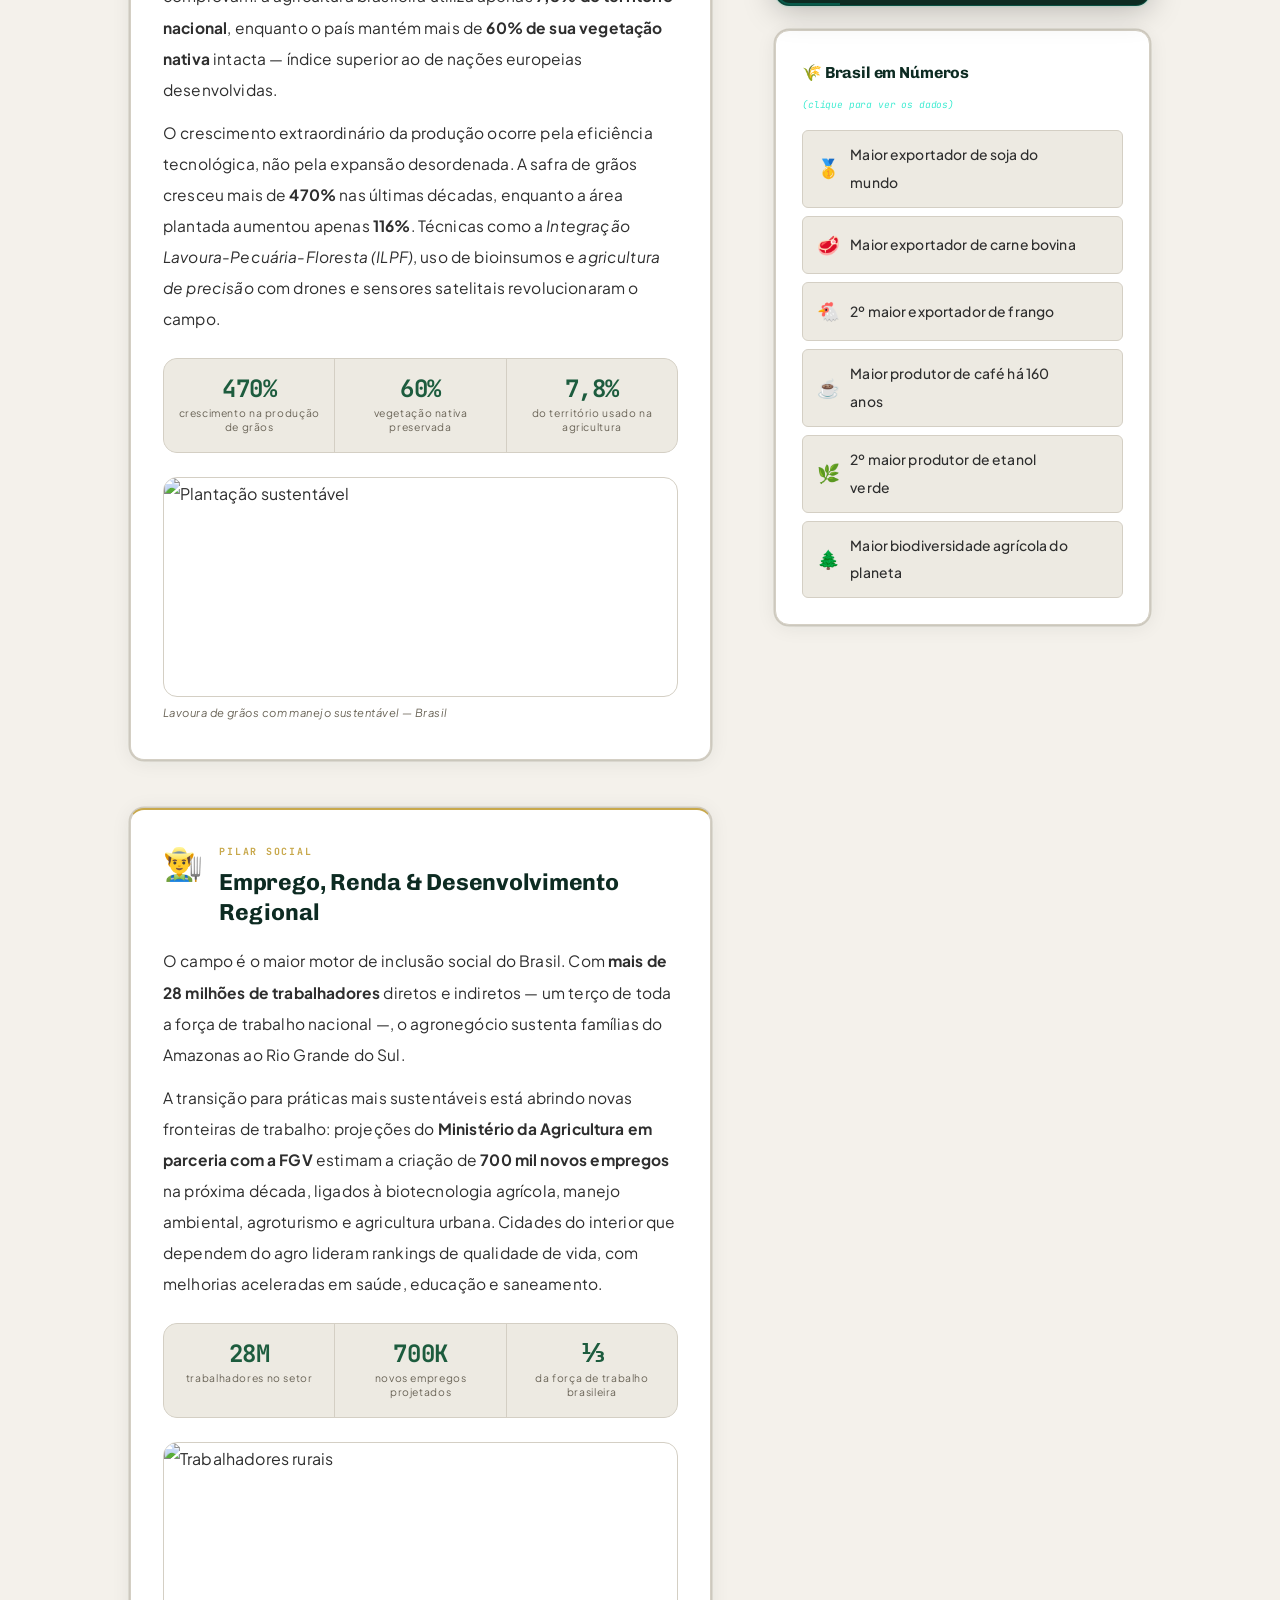
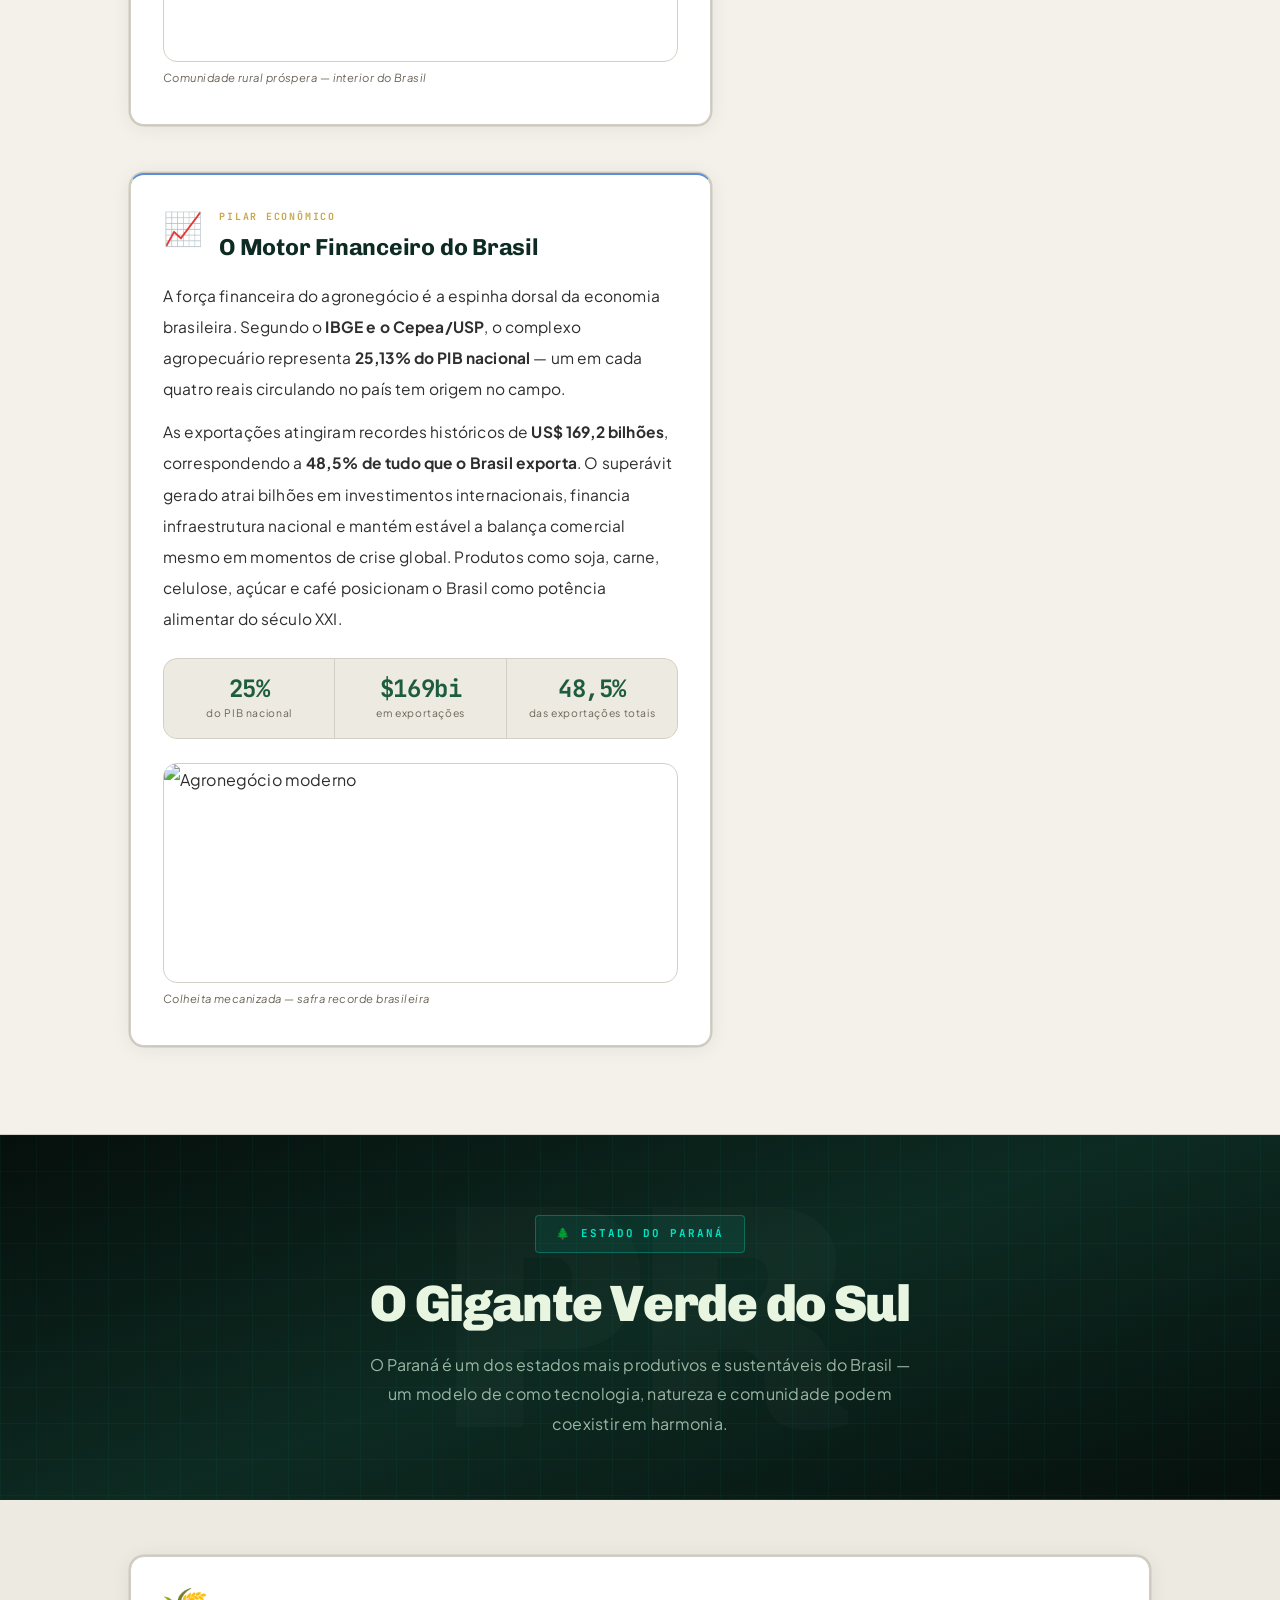
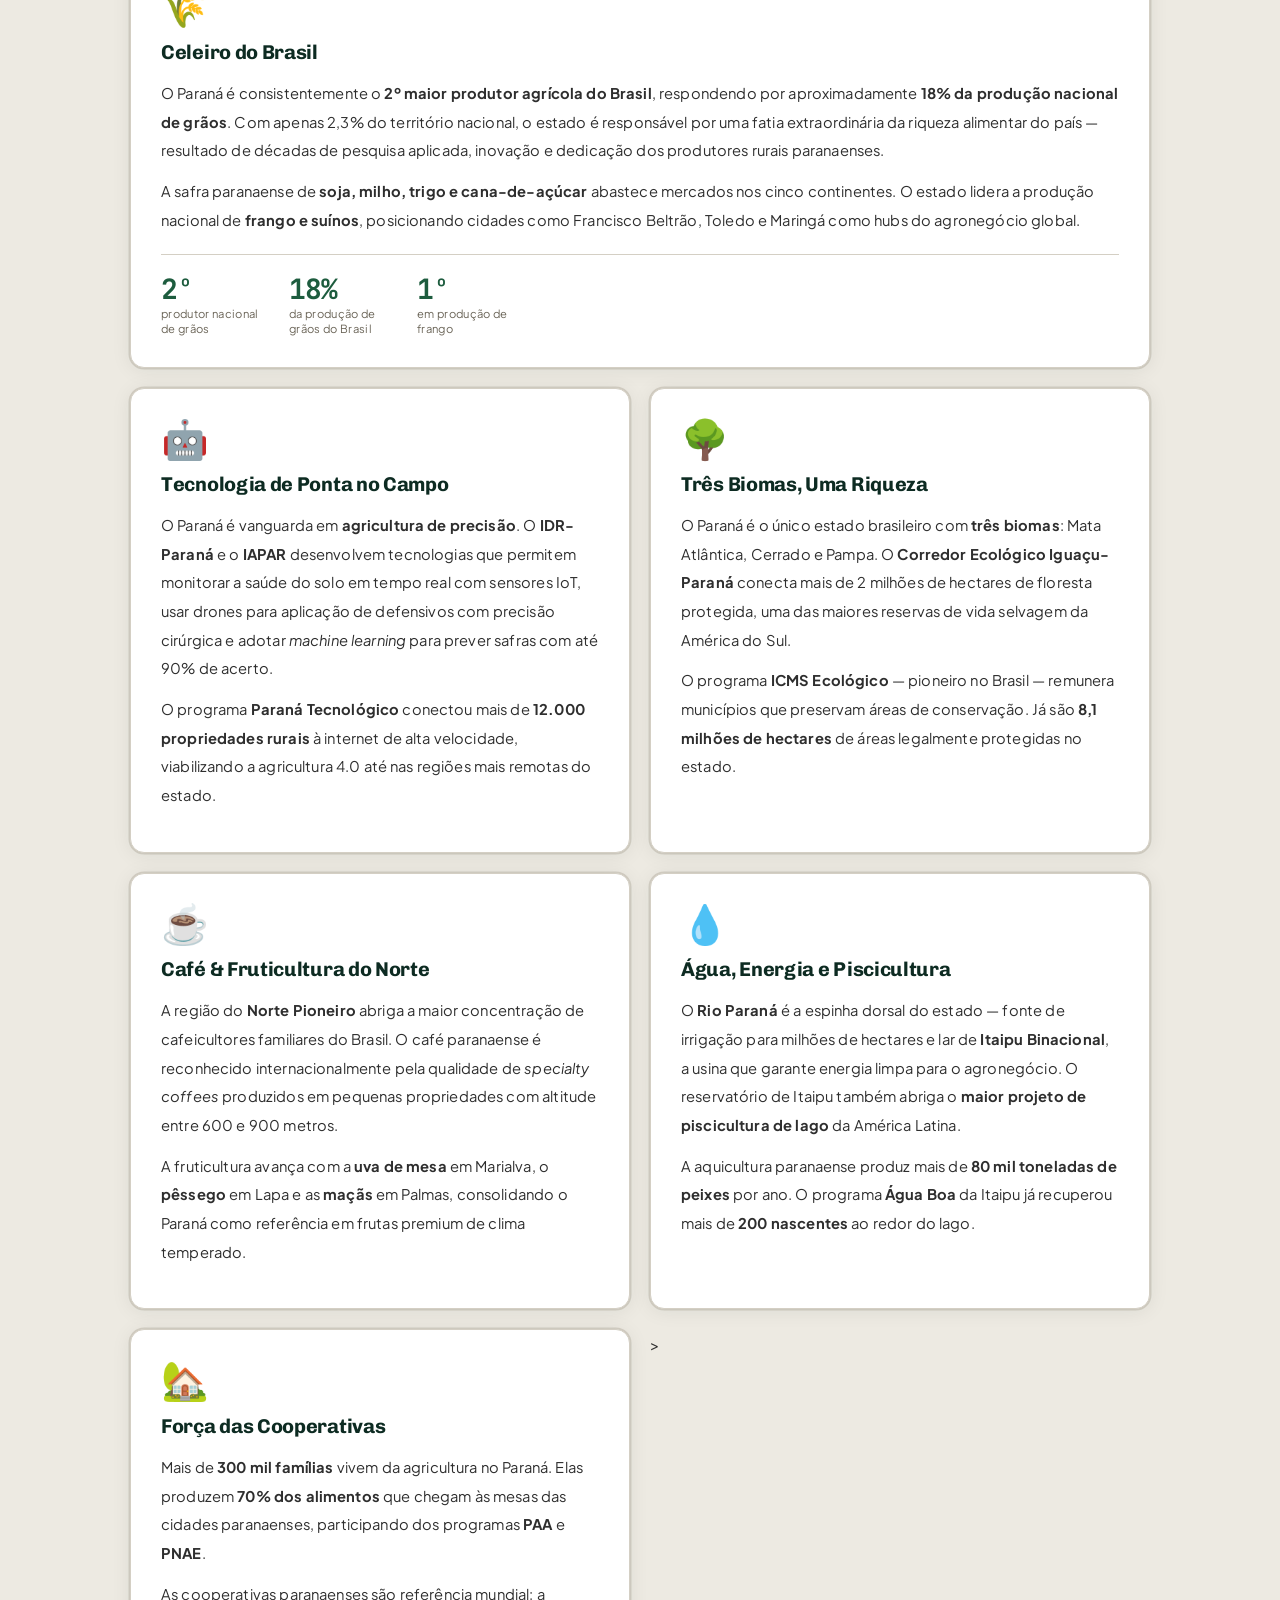
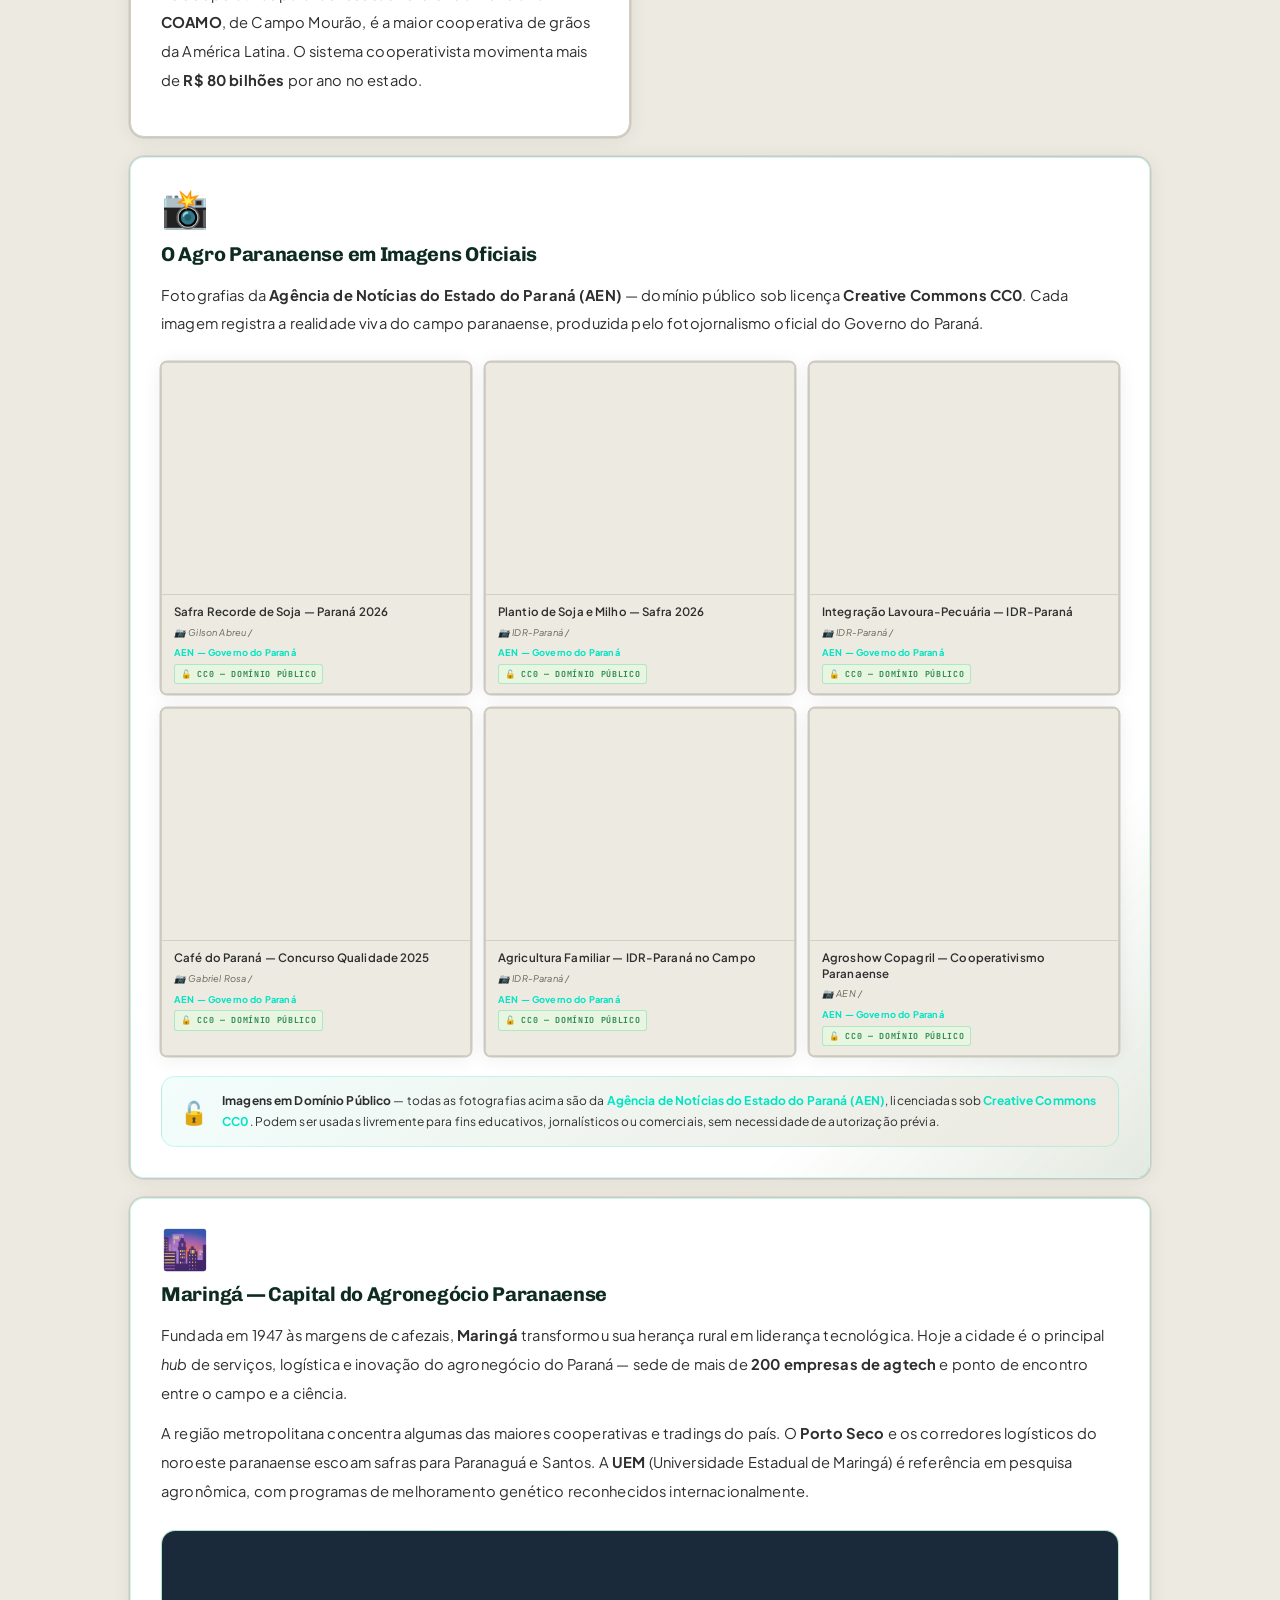
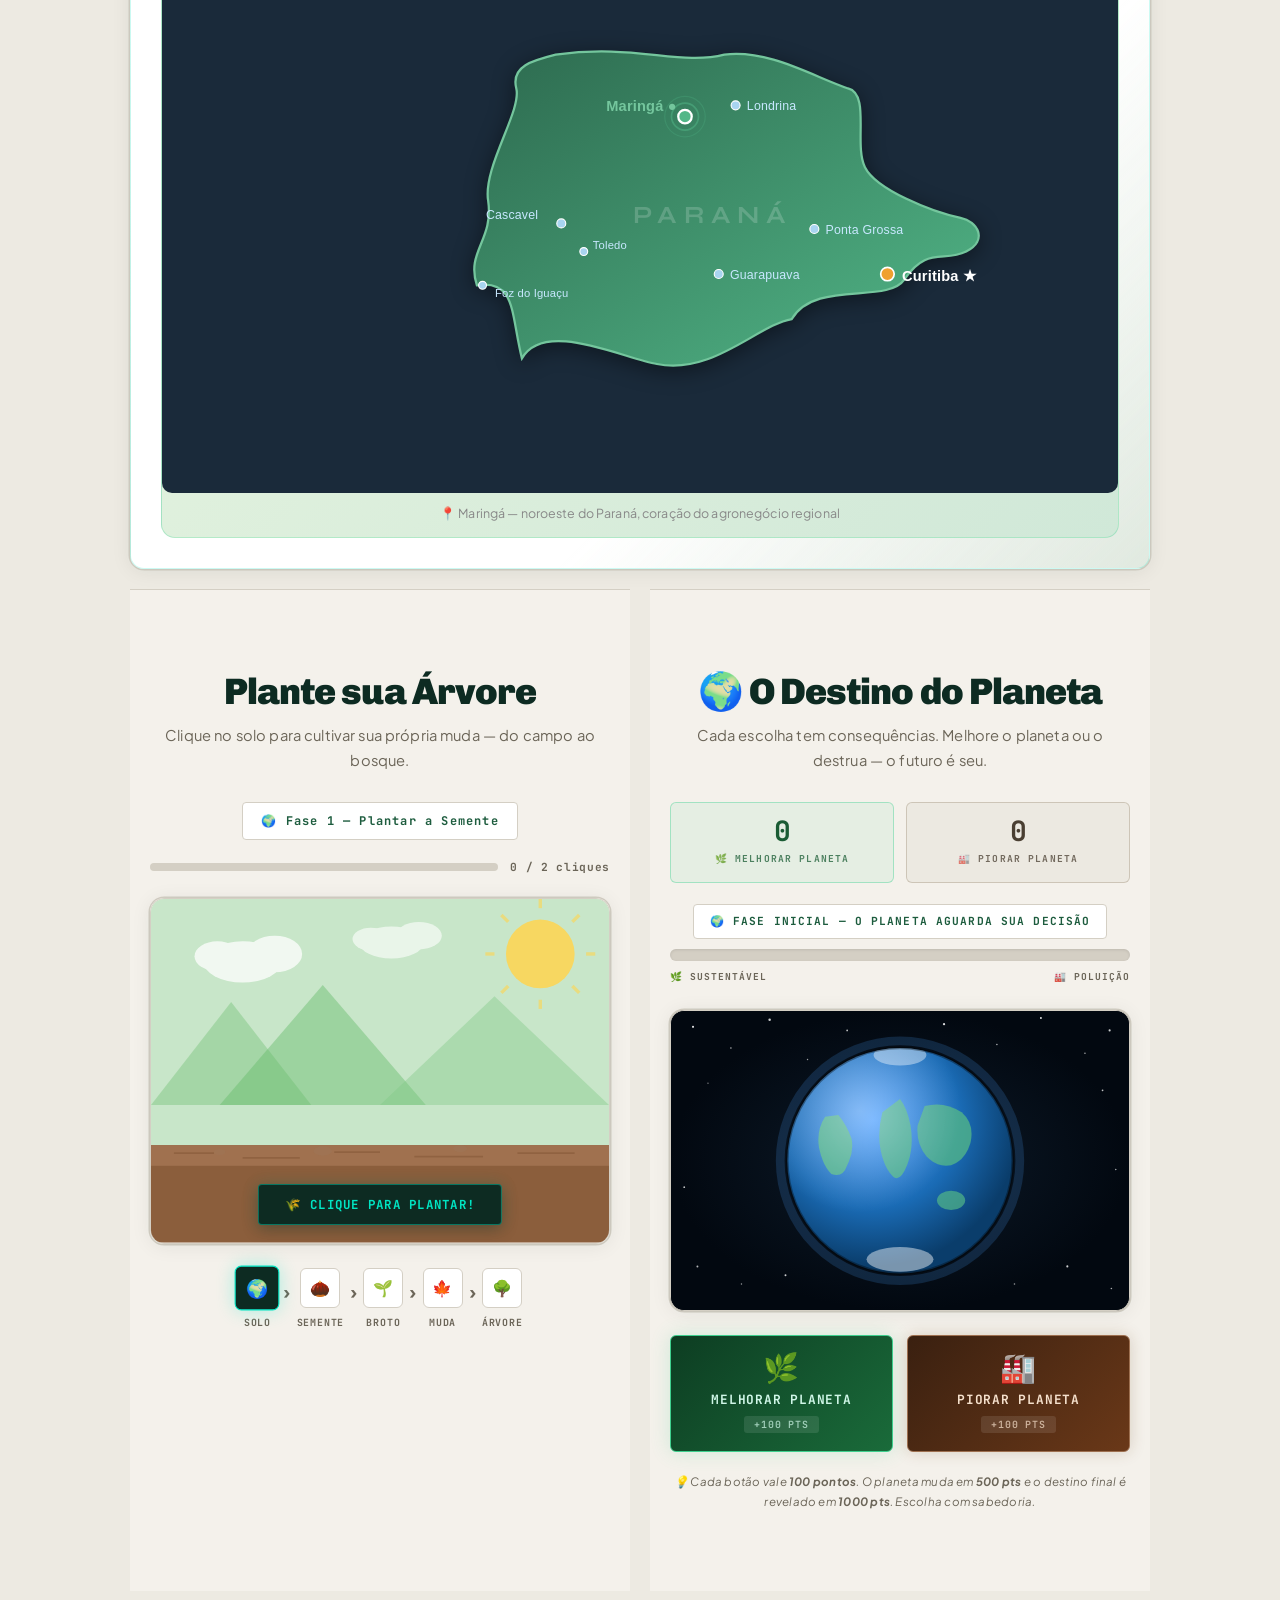
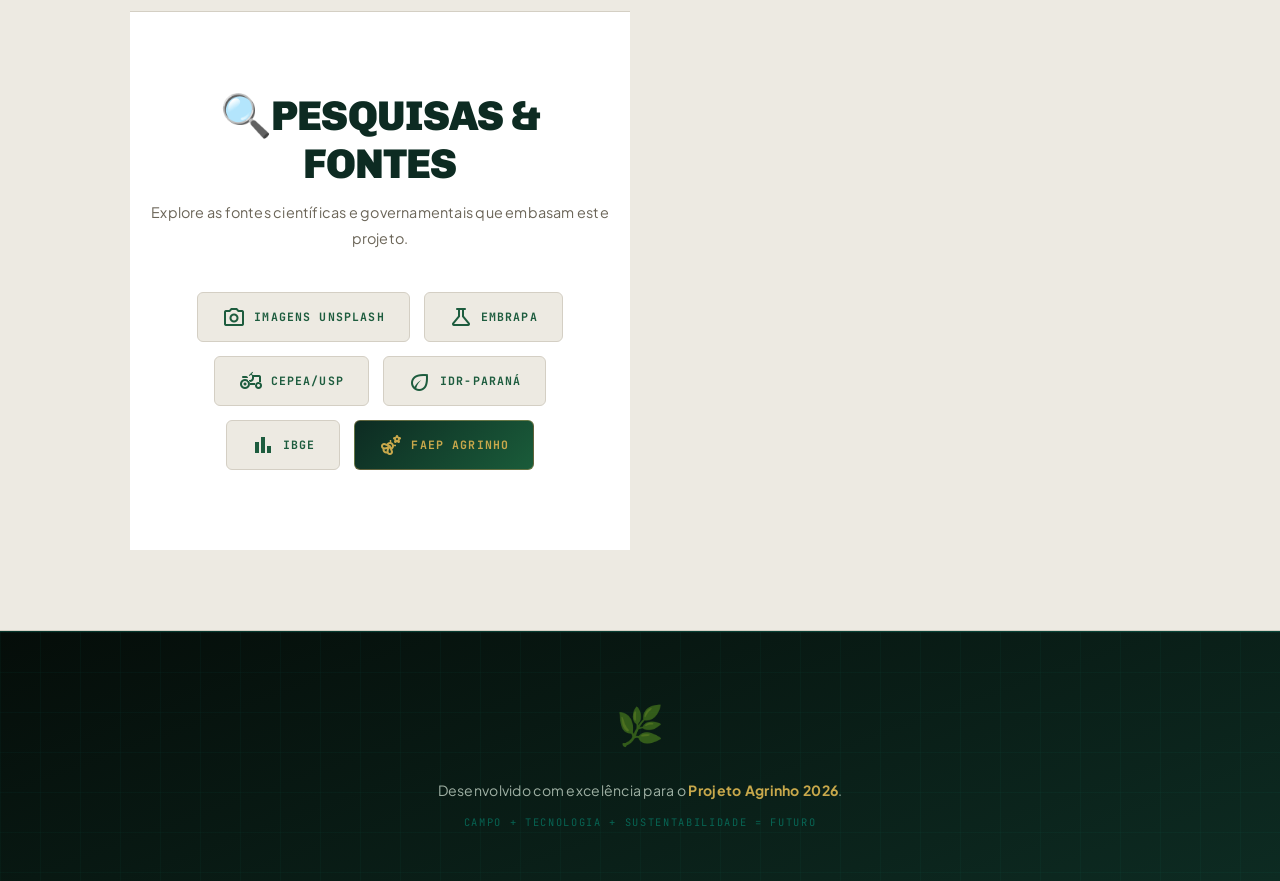
==== commit e0d78a89: "Add files via upload" ====
--- a/index.html
+++ b/index.html
@@ -1183,4 +1183,4 @@
 
     <script src="script.js"></script>
 </body>
-</html>
+</html>
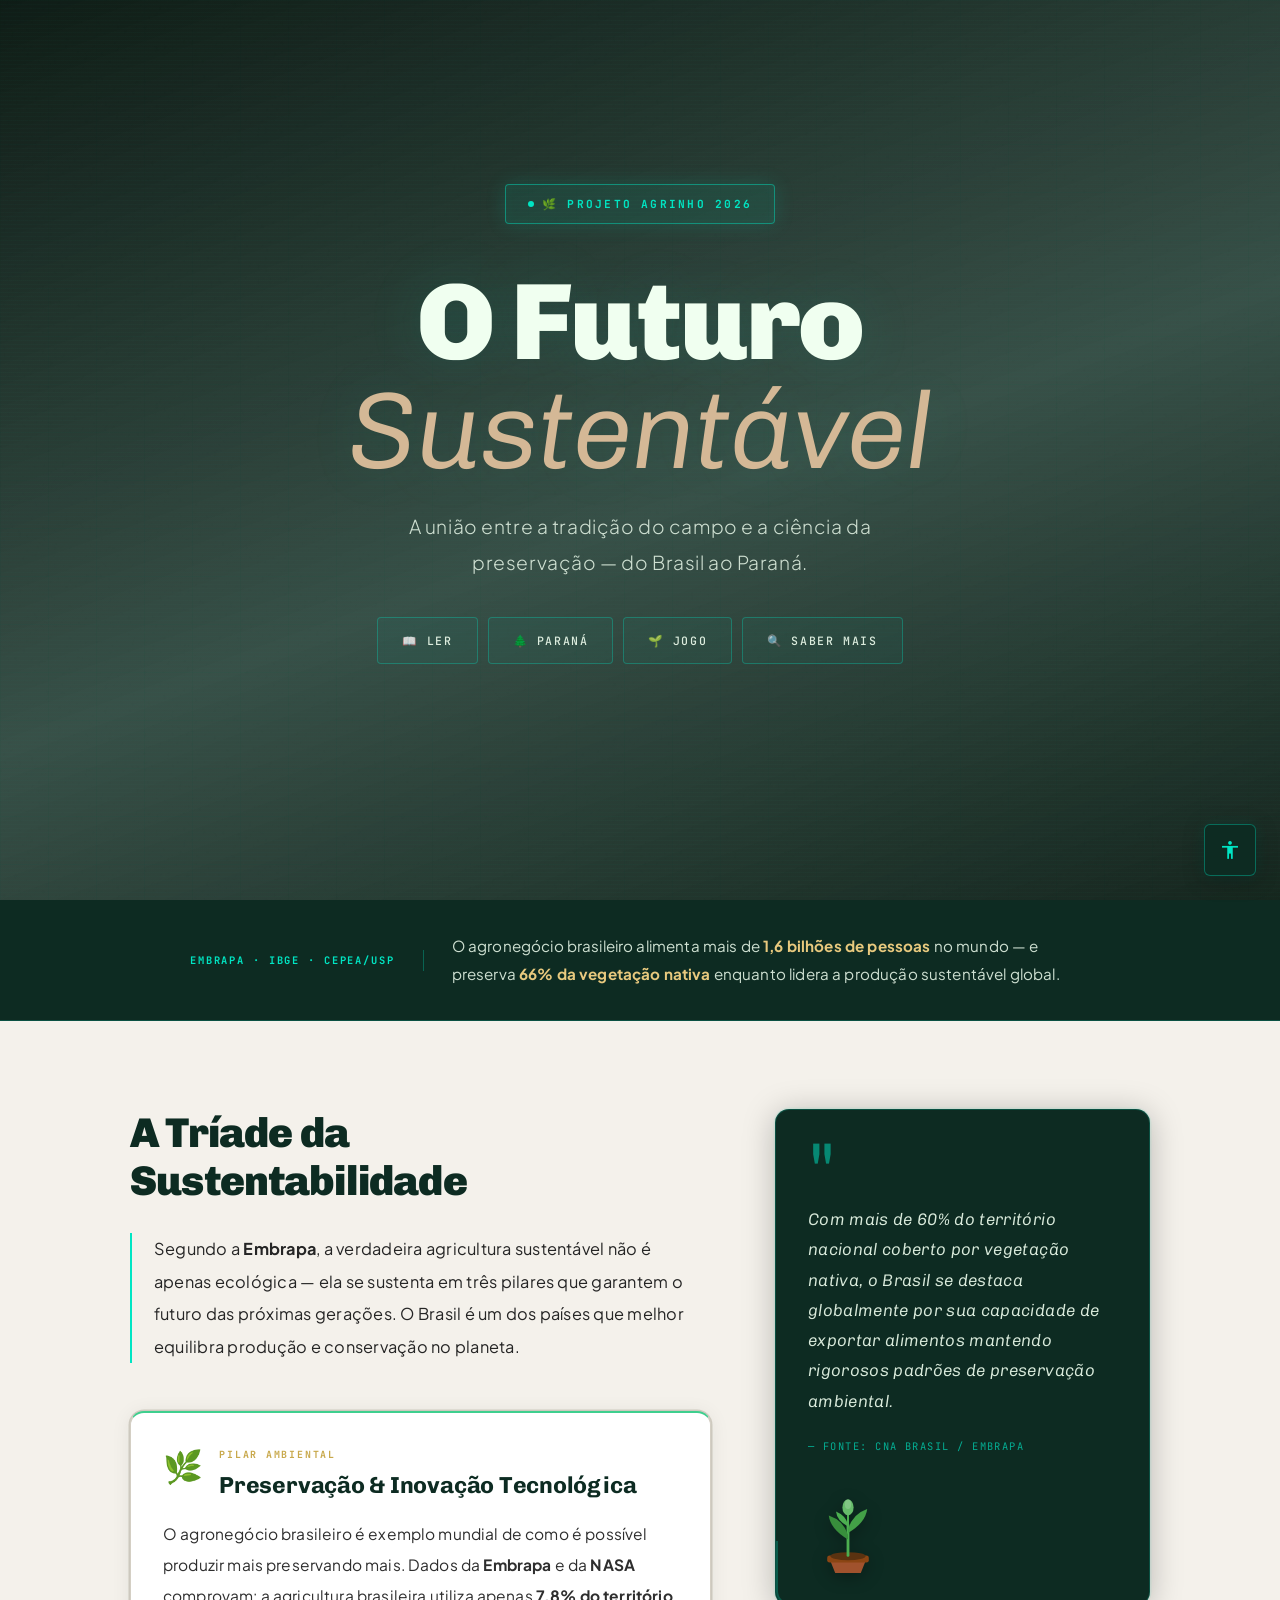
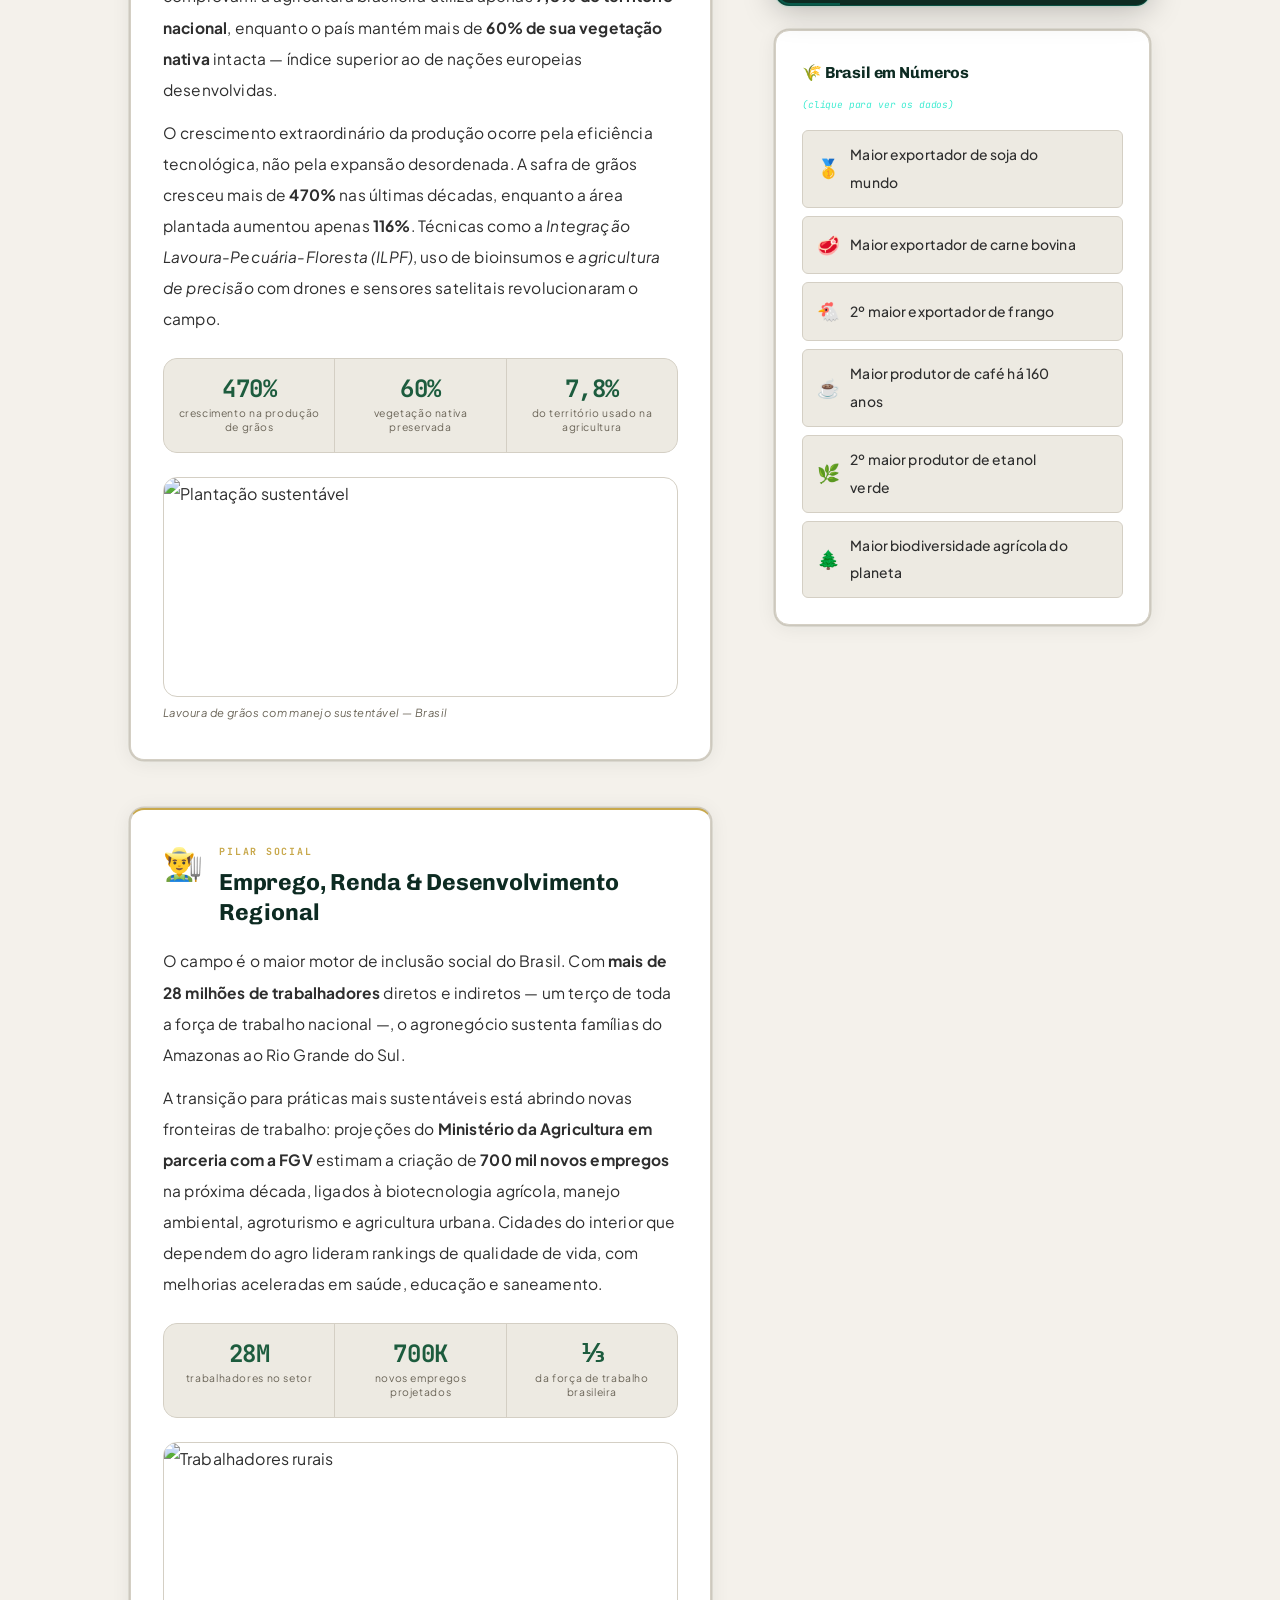
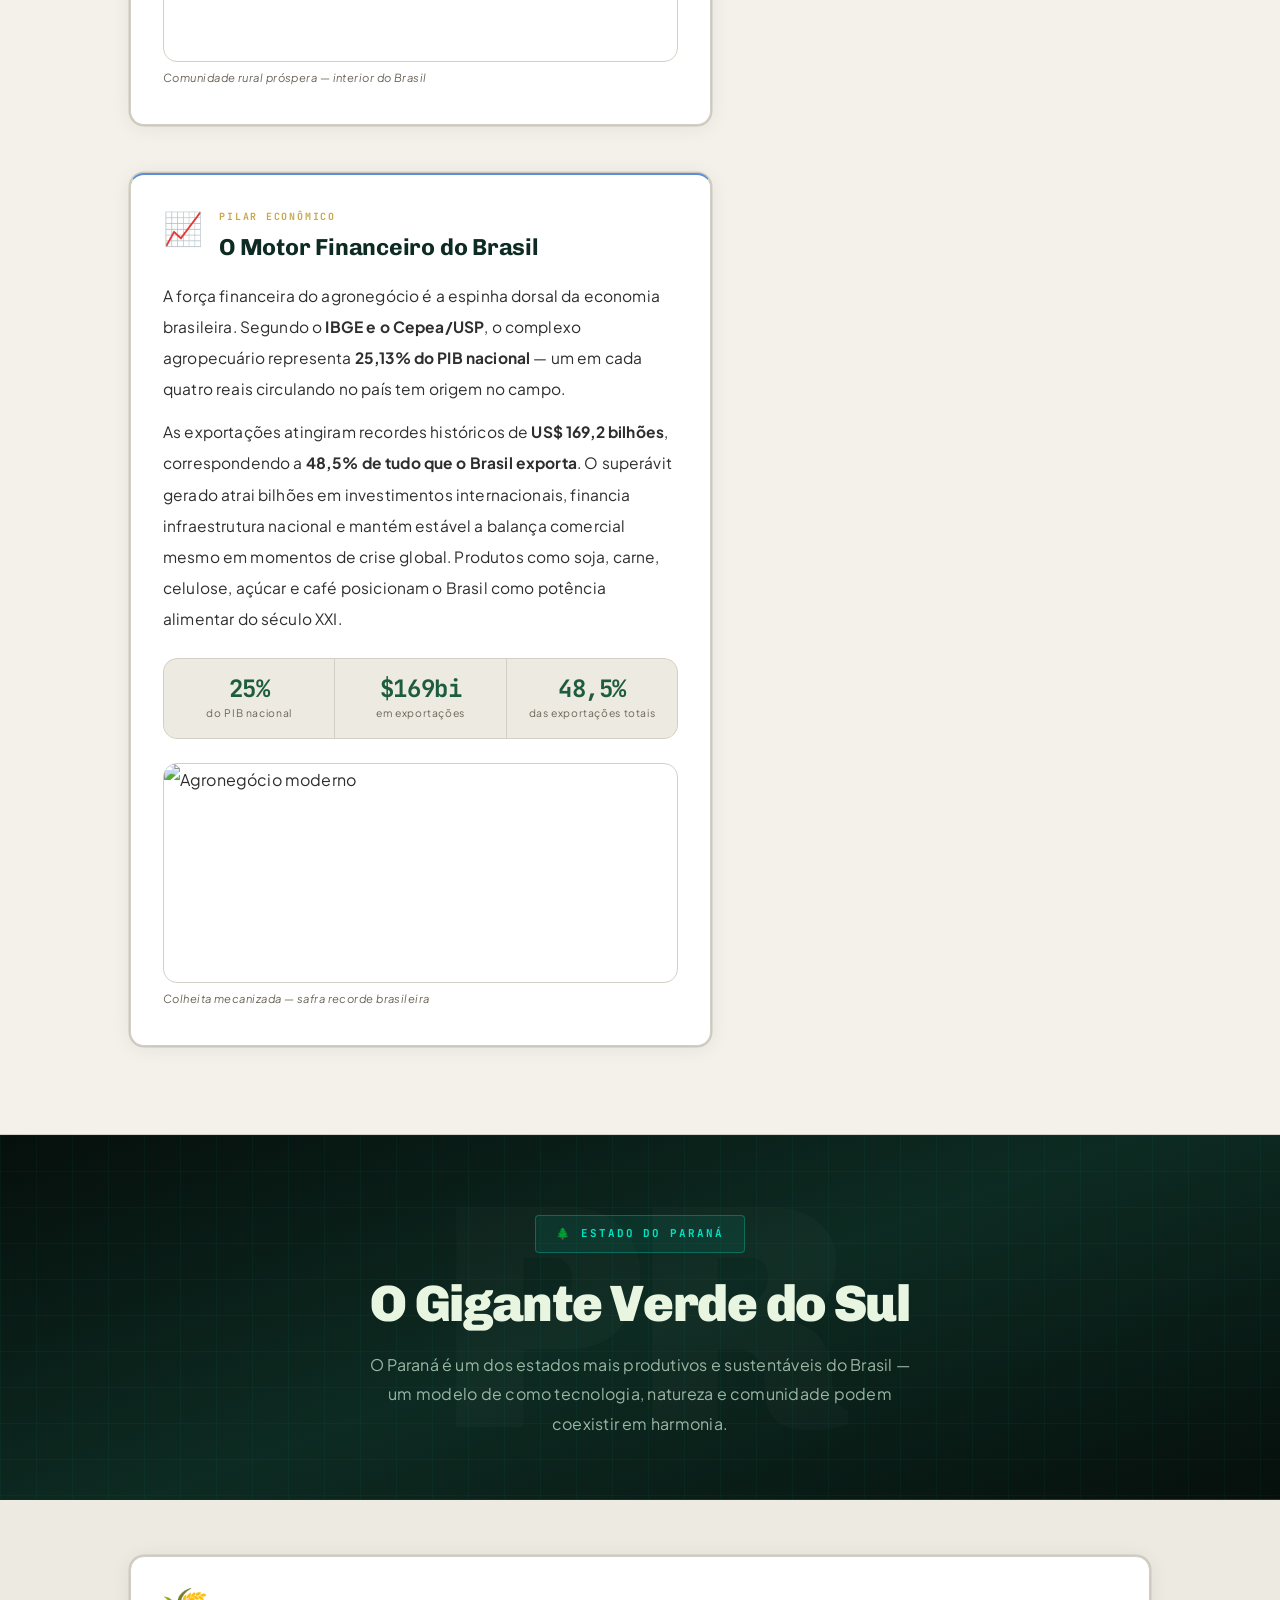
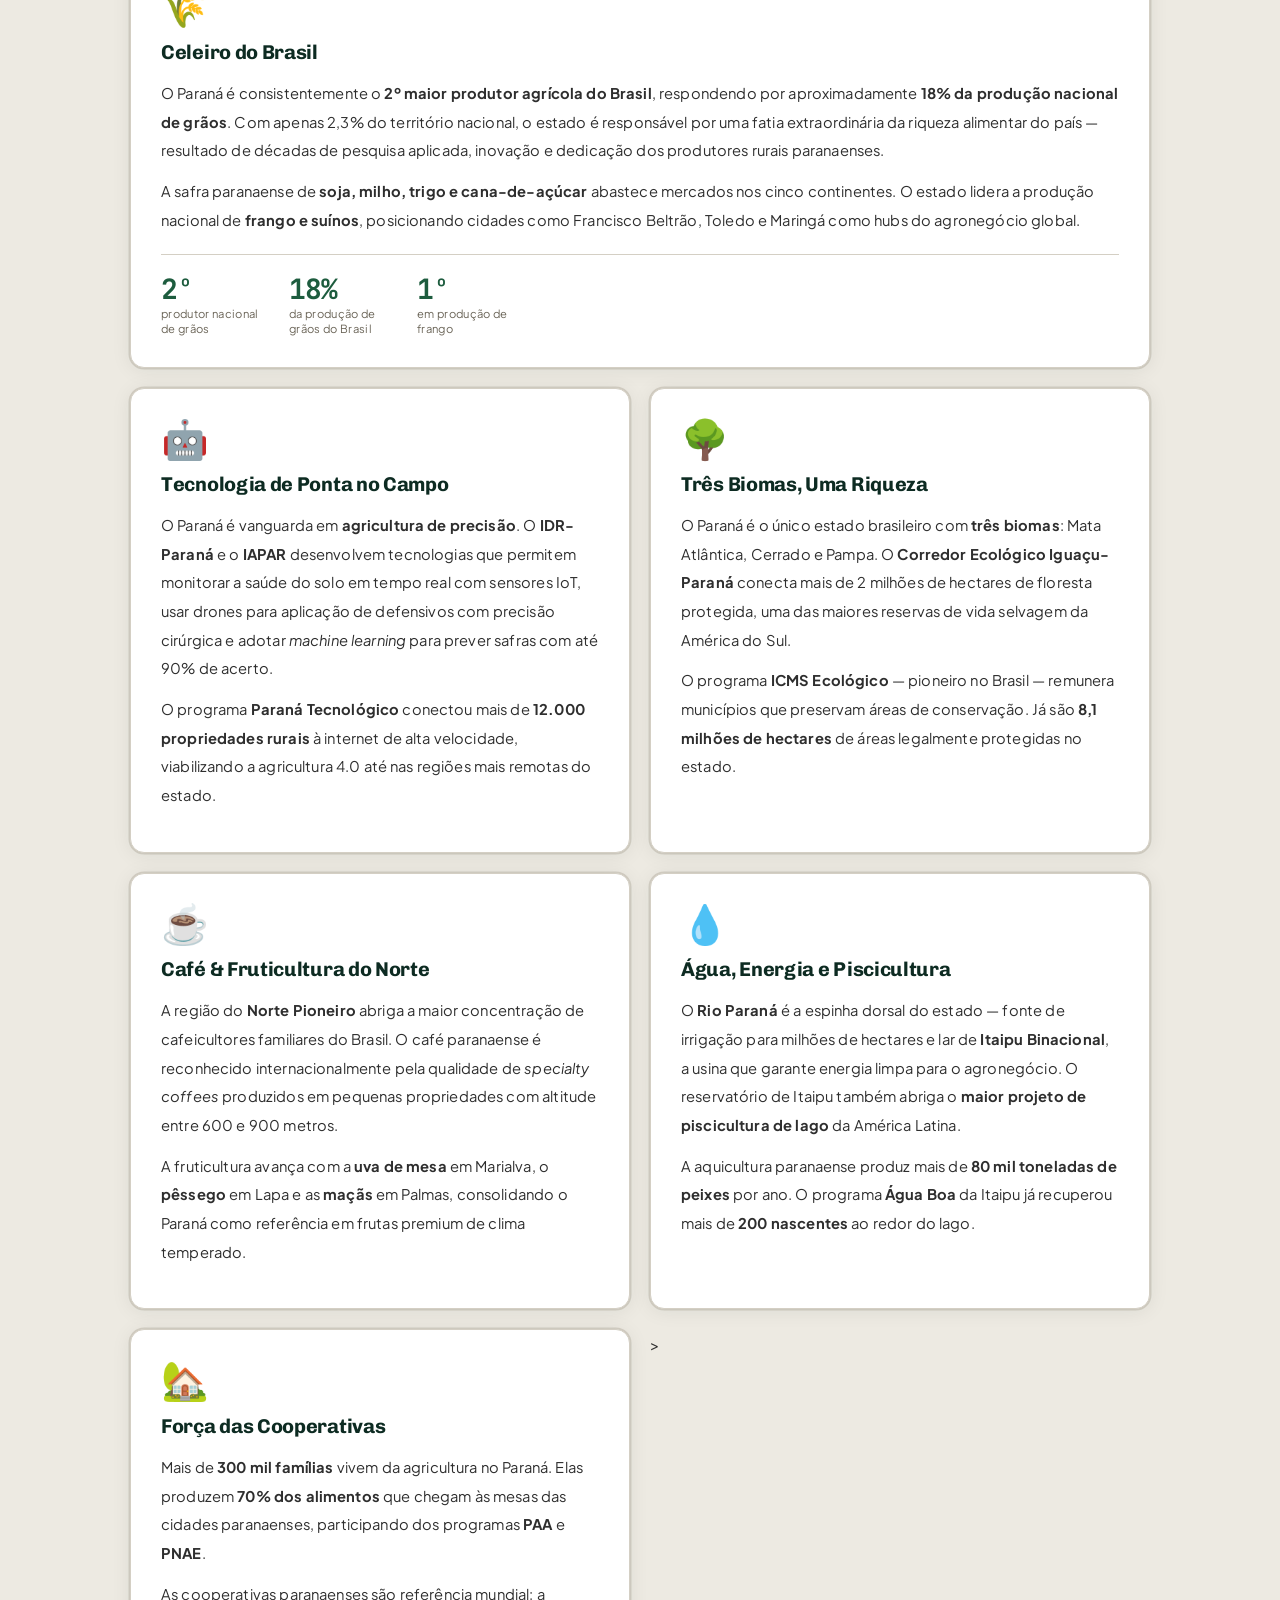
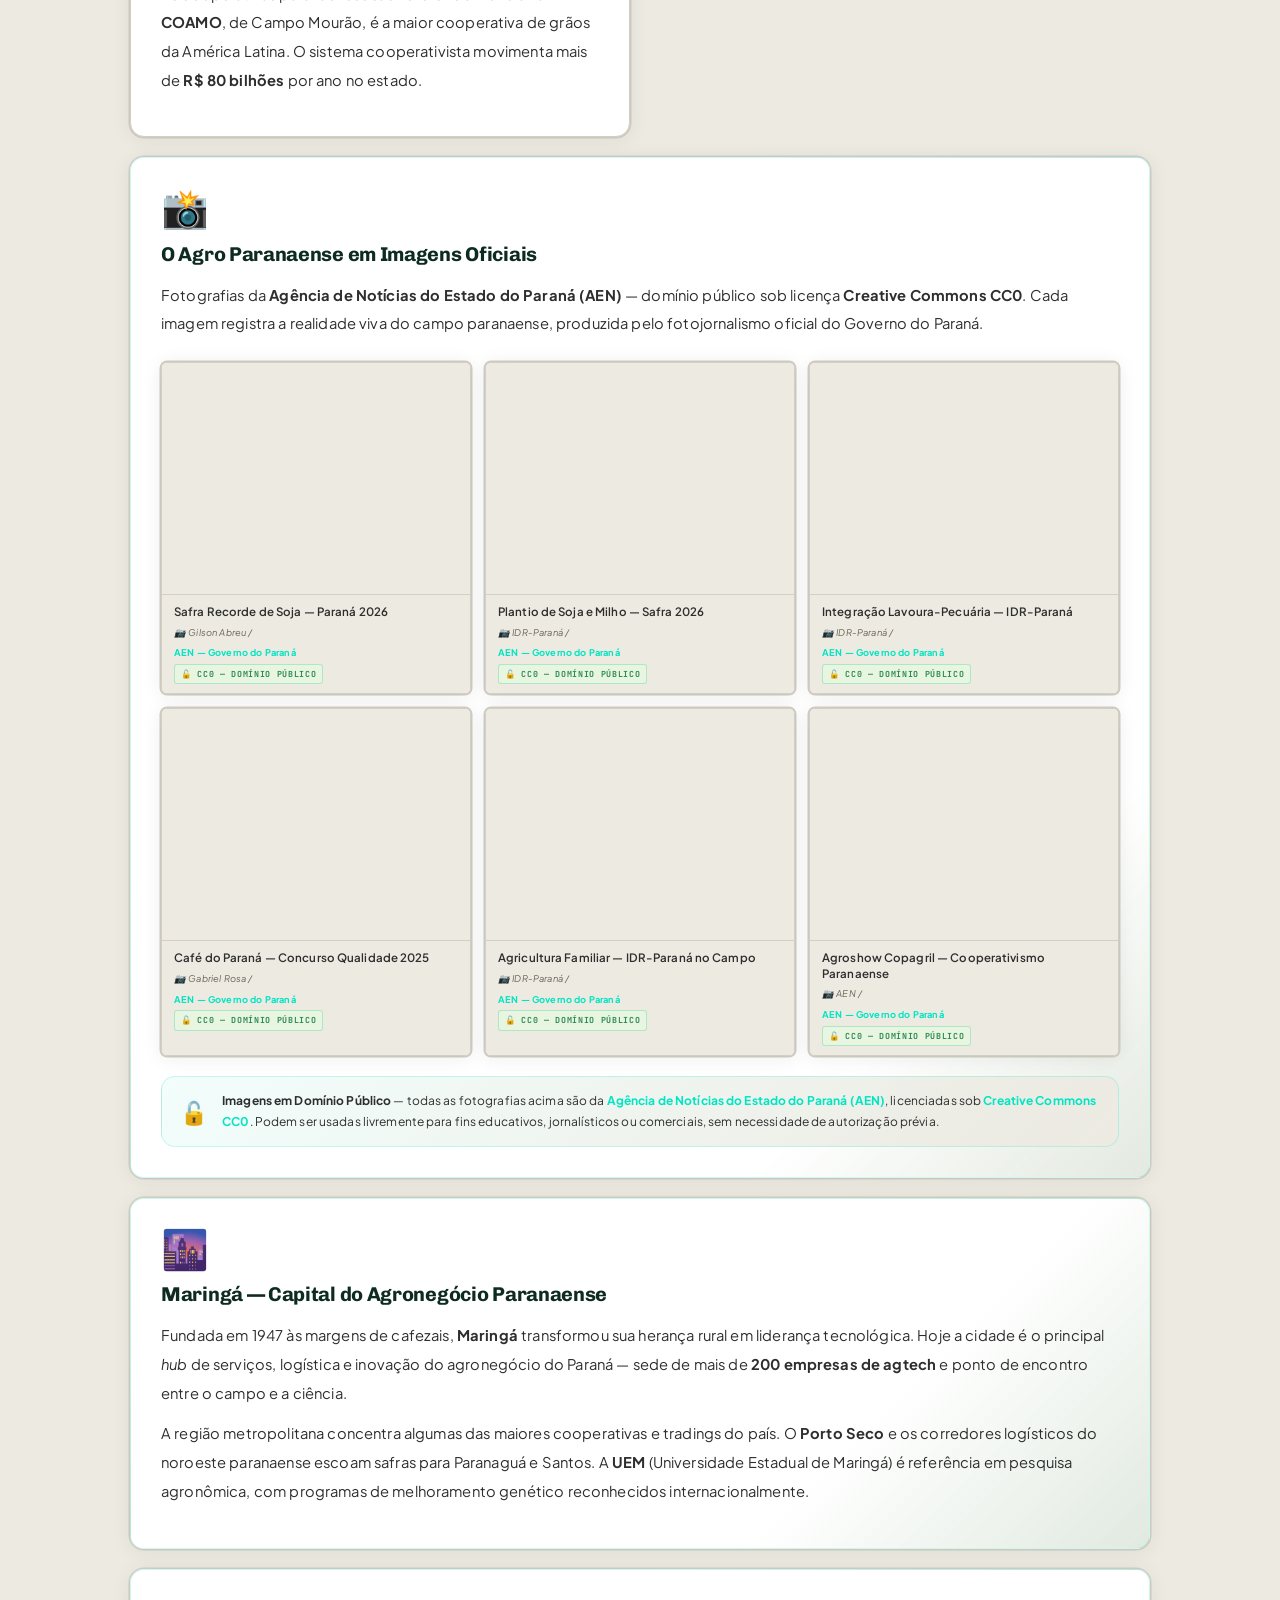
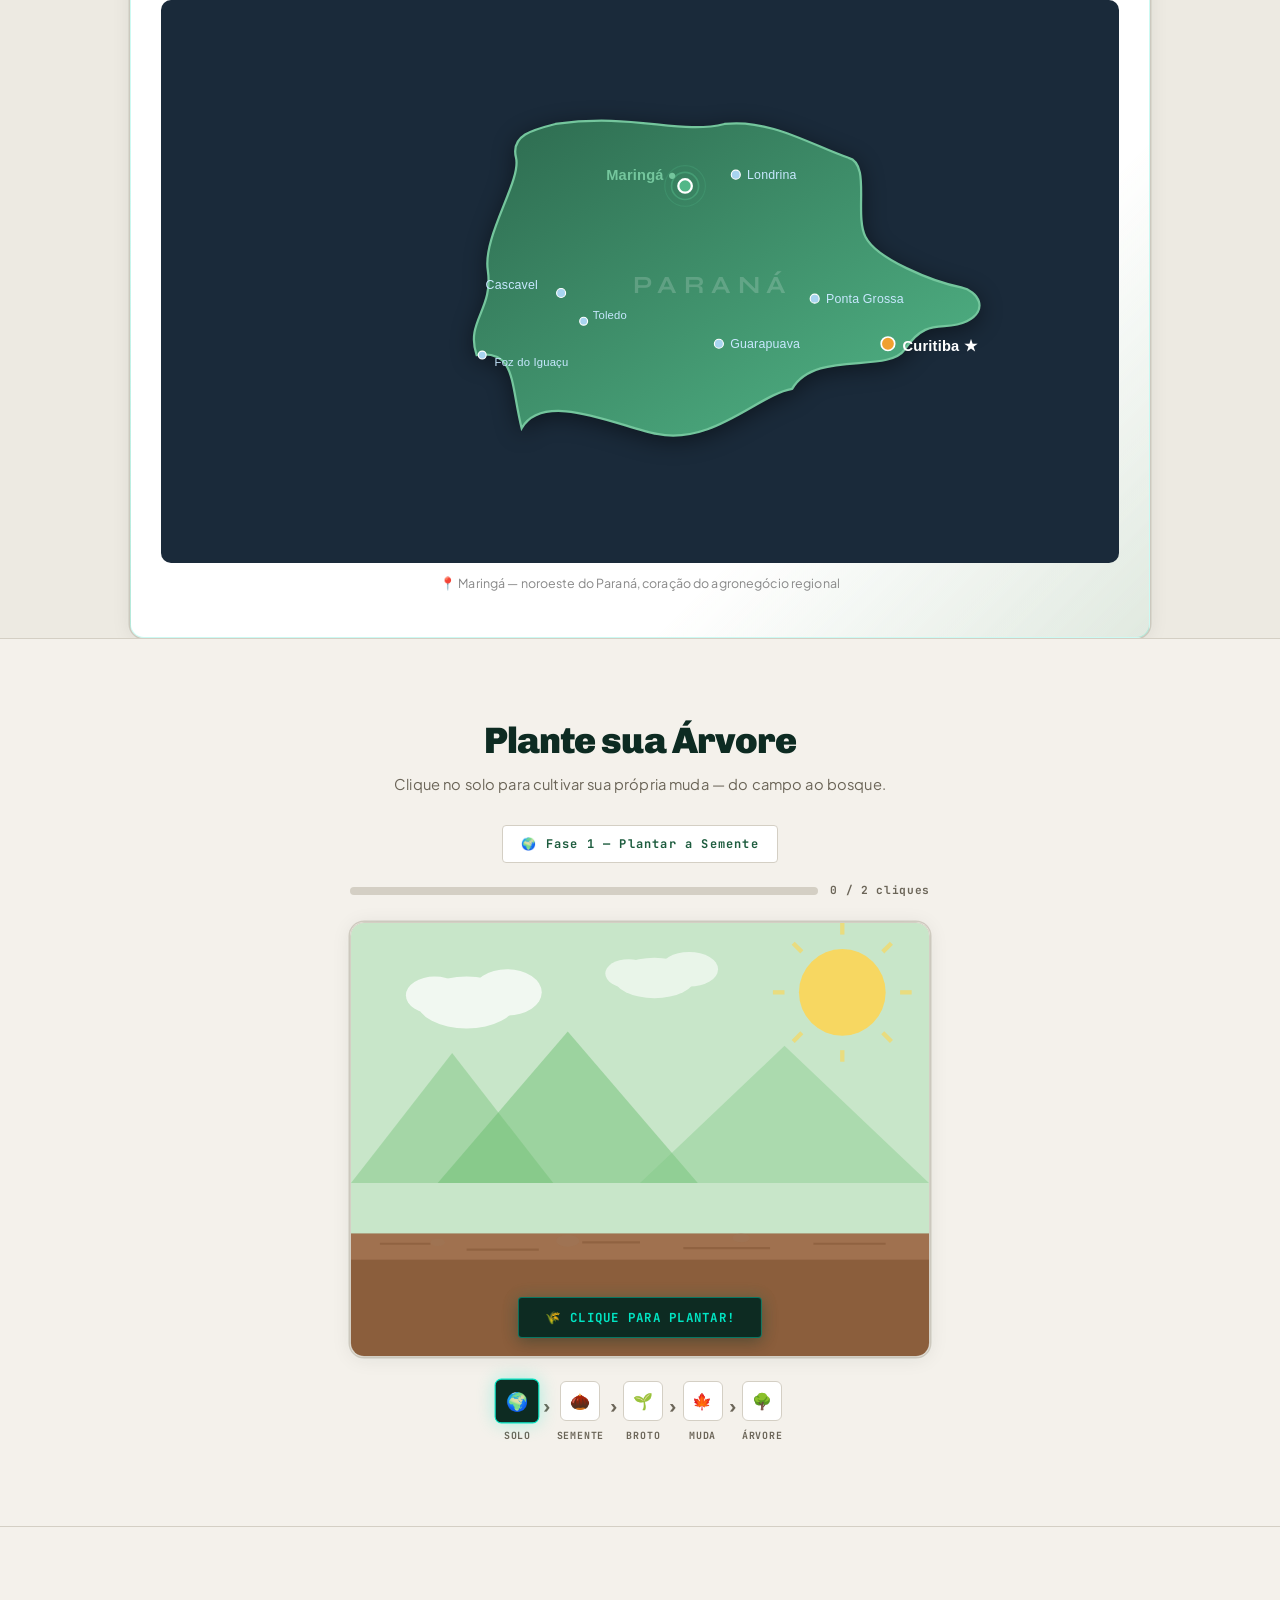
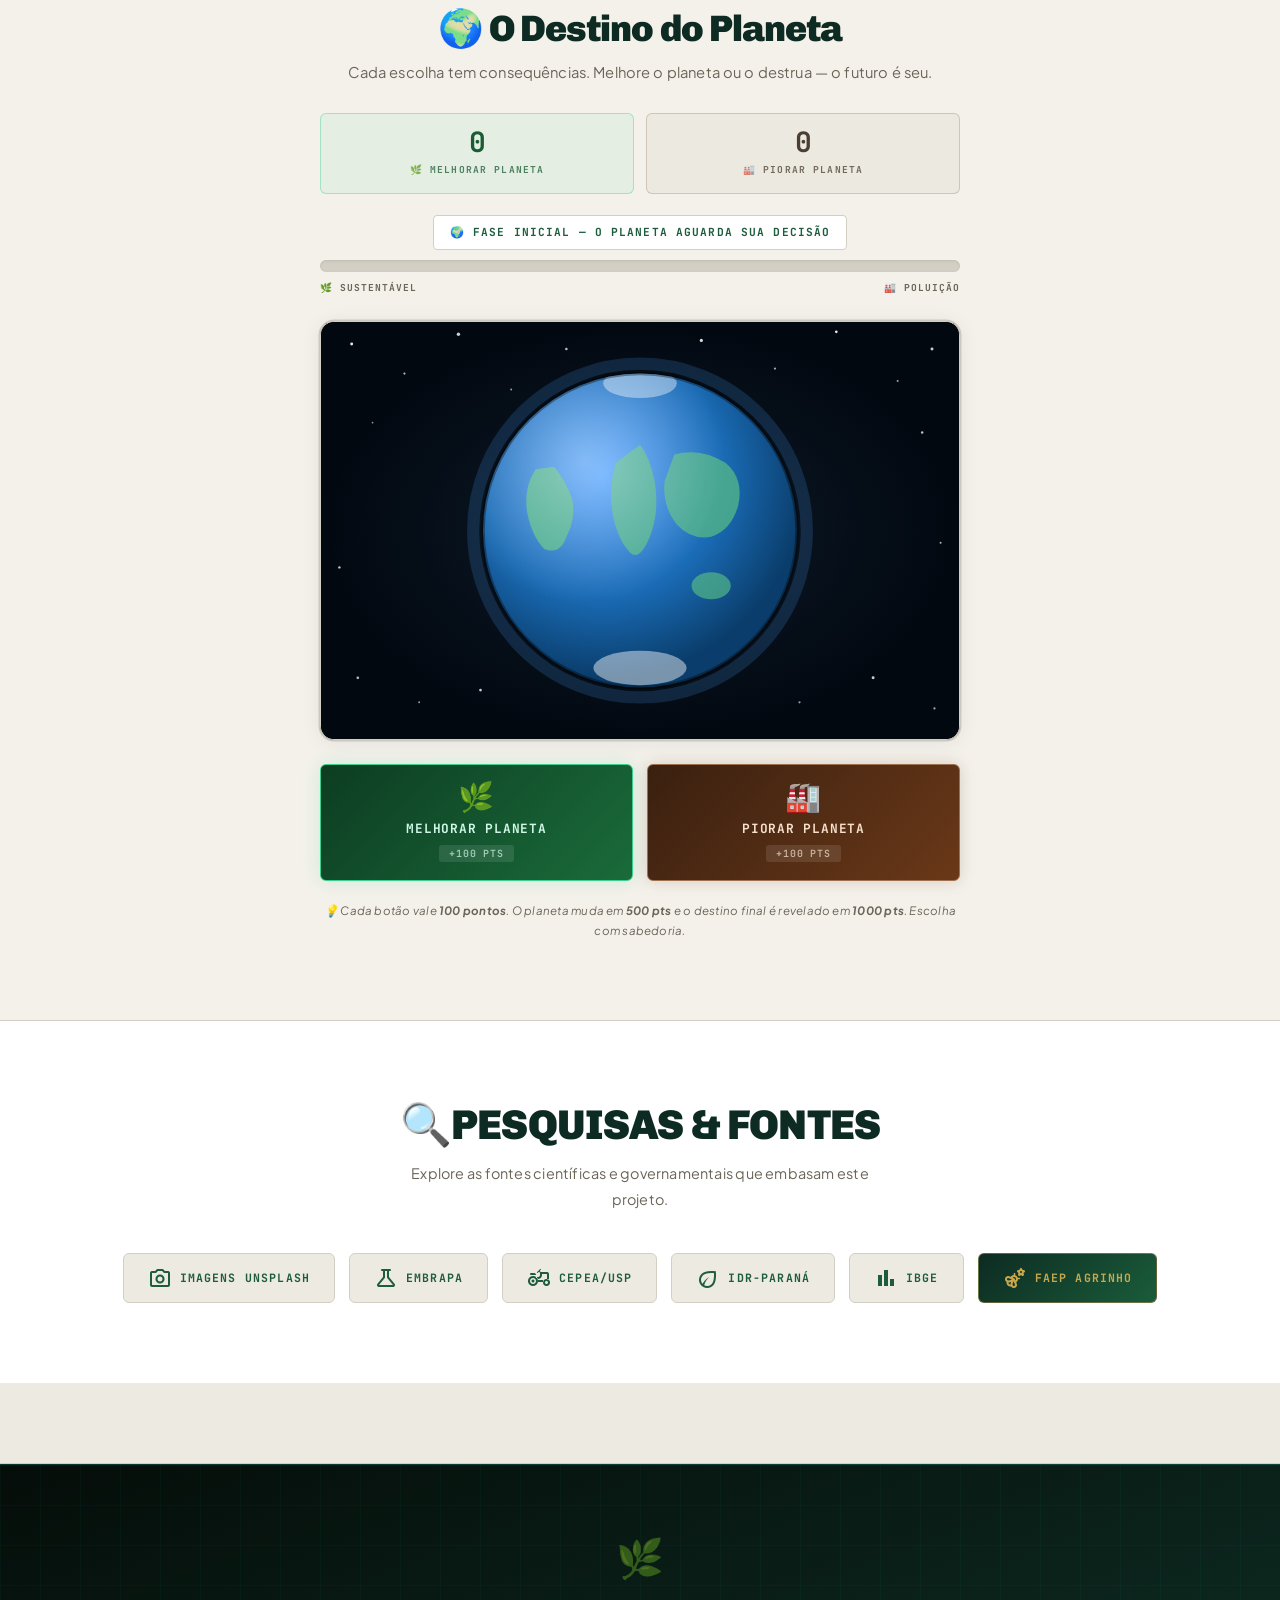
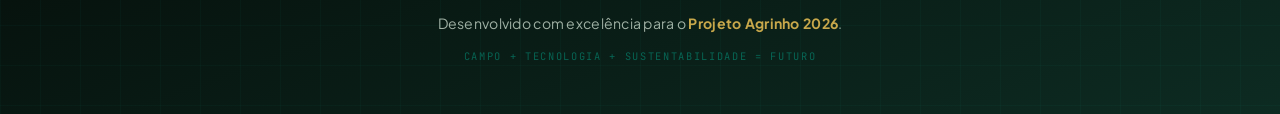
==== commit ed580663: "Add files via upload" ====
--- a/index.html
+++ b/index.html
@@ -430,7 +430,8 @@
                     <p>Fundada em 1947 às margens de cafezais, <strong>Maringá</strong> transformou sua herança rural em liderança tecnológica. Hoje a cidade é o principal <em>hub</em> de serviços, logística e inovação do agronegócio do Paraná — sede de mais de <strong>200 empresas de agtech</strong> e ponto de encontro entre o campo e a ciência.</p>
                     <p>A região metropolitana concentra algumas das maiores cooperativas e tradings do país. O <strong>Porto Seco</strong> e os corredores logísticos do noroeste paranaense escoam safras para Paranaguá e Santos. A <strong>UEM</strong> (Universidade Estadual de Maringá) é referência em pesquisa agronômica, com programas de melhoramento genético reconhecidos internacionalmente.</p>
 
-    <div class="mapapr-wrap">
+    </div>
+    <div class="parana-card parana-card-wide parana-card-destaque">
         <svg viewBox="0 0 850 500" width="100%" xmlns="http://www.w3.org/2000/svg"
              style="border-radius:10px; background:#1a2a3a; display:block;">
 
@@ -486,7 +487,7 @@
 
             <!-- ── Cascavel ── -->
             <circle cx="355" cy="260" r="4" fill="#a8d4f0" stroke="white" stroke-width="1"/>
-            <text x="288" y="256" font-family="Arial, sans-serif" font-size="11" fill="#c8e8ff">Cascavel </text>
+            <text x="288" y="256" font-family="Arial, sans-serif" font-size="11" fill="#c8e8ff">Cascavel</text>
 
             <!-- ── Foz do Iguaçu ── -->
             <circle cx="285" cy="315" r="3.5" fill="#a8d4f0" stroke="white" stroke-width="1"/>
@@ -505,6 +506,7 @@
         </p>
     </div>
 </div>
+
         <!-- ╔══════════════════════════════════════╗
              ║     JOGO PRINCIPAL — PLANTE ÁRVORE  ║
              ╚══════════════════════════════════════╝ -->
@@ -619,6 +621,7 @@
                 </div>
             </div>
         </section>
+
 <!-- ╔══════════════════════════════════════════════════════════════════════════╗
      ║  JOGO DO PLANETA                                                         ║
      ╚══════════════════════════════════════════════════════════════════════════╝ -->
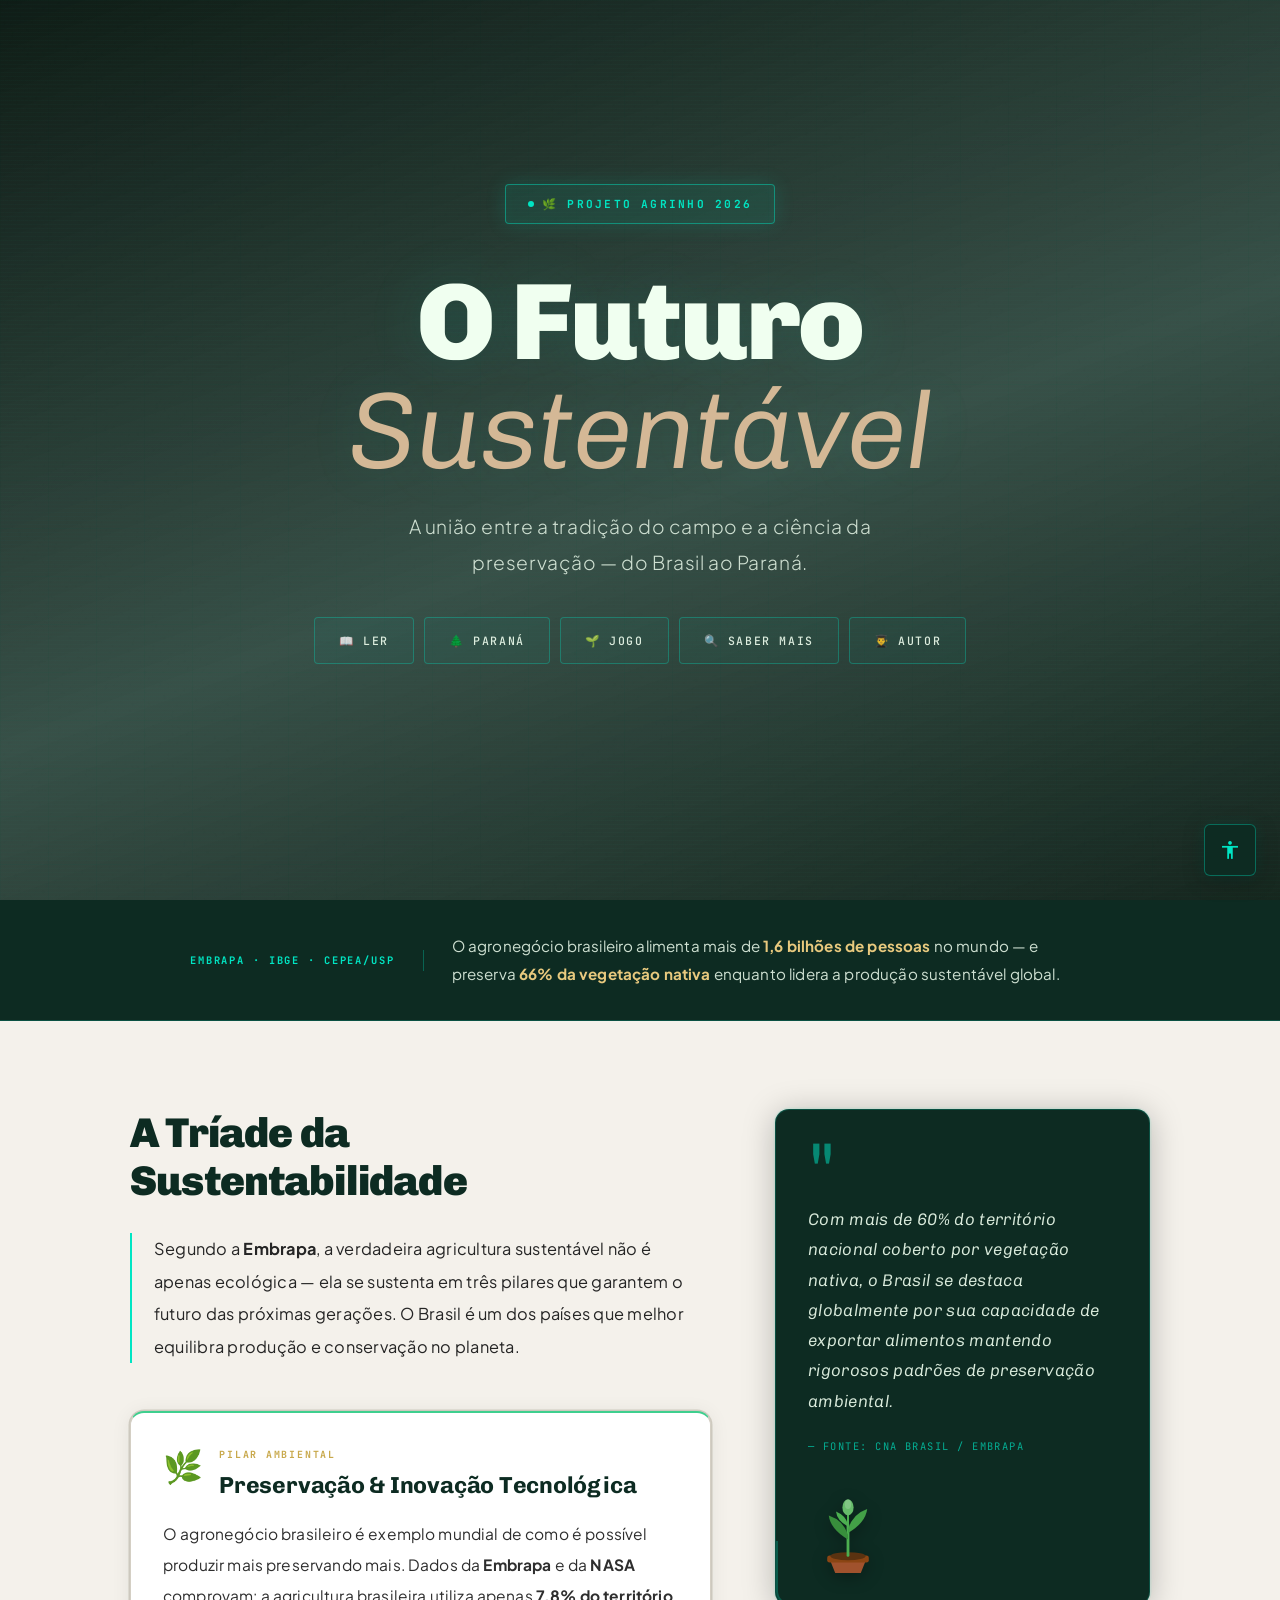
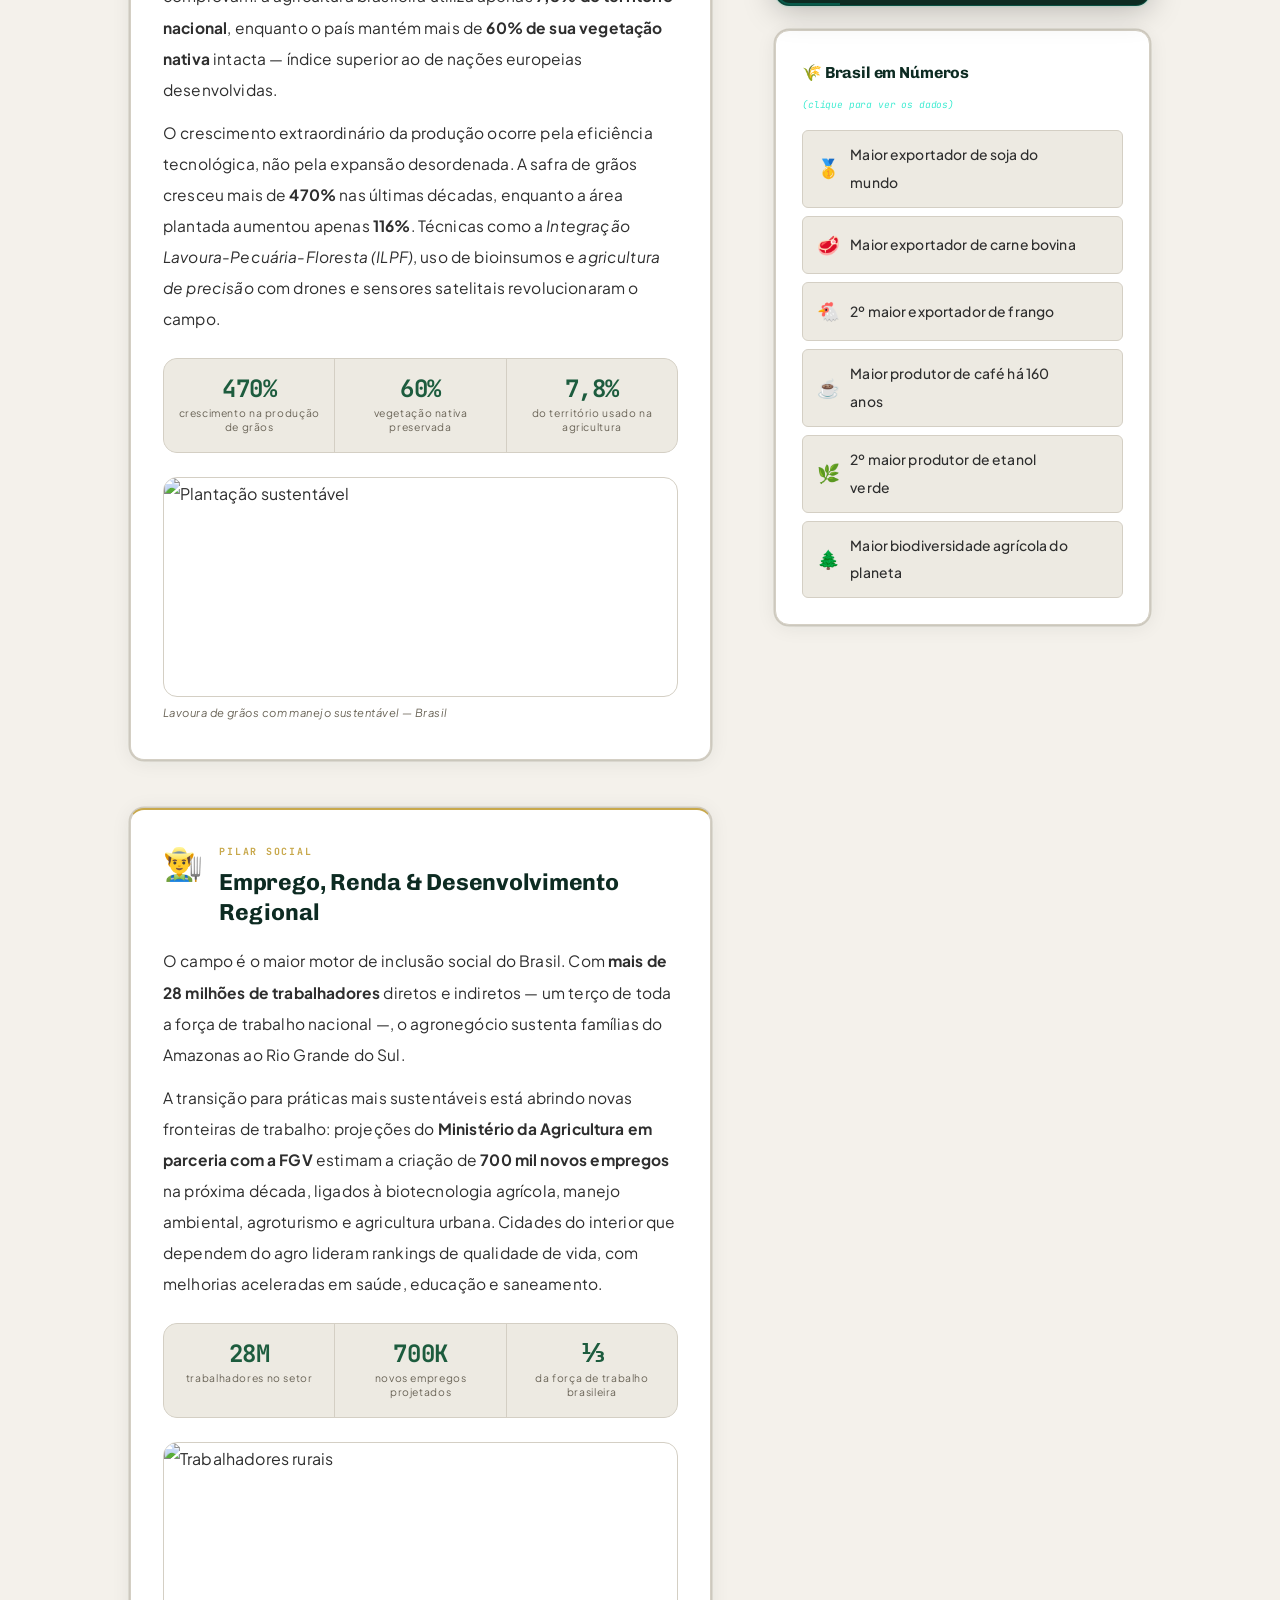
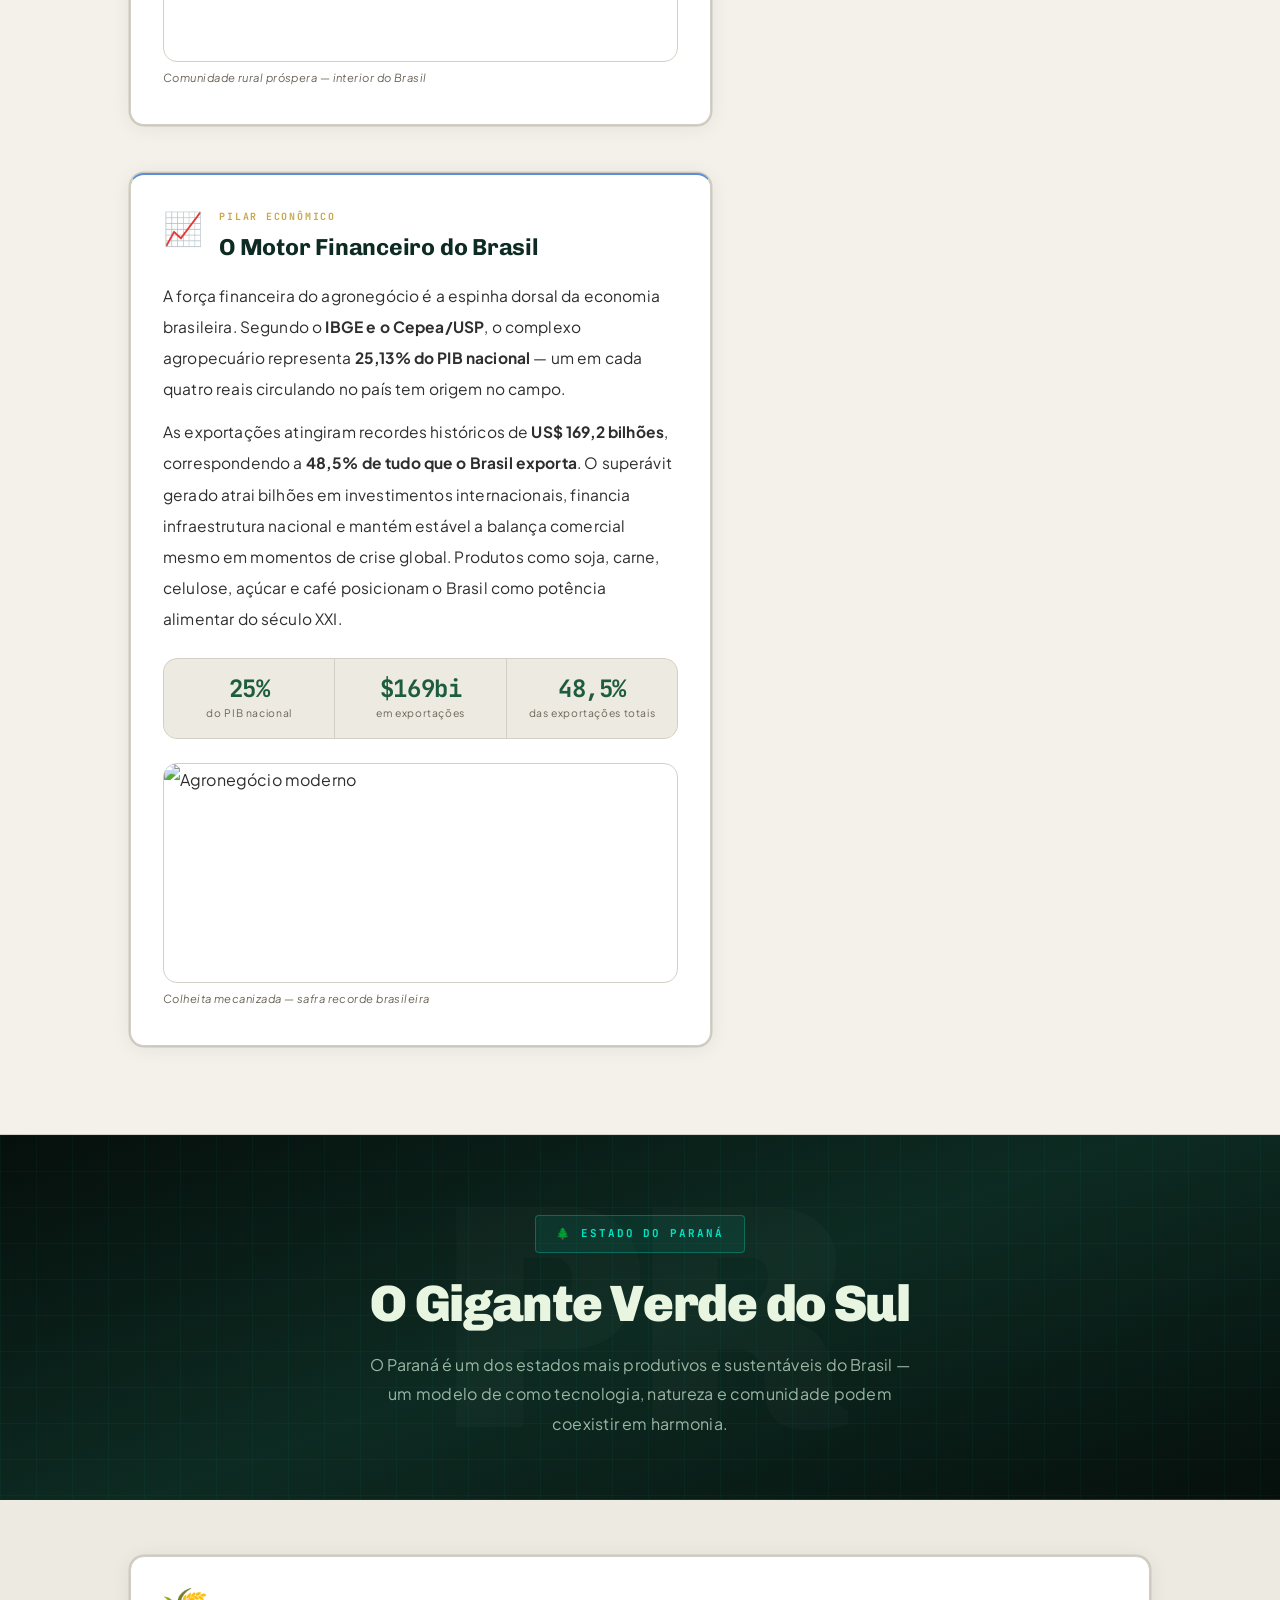
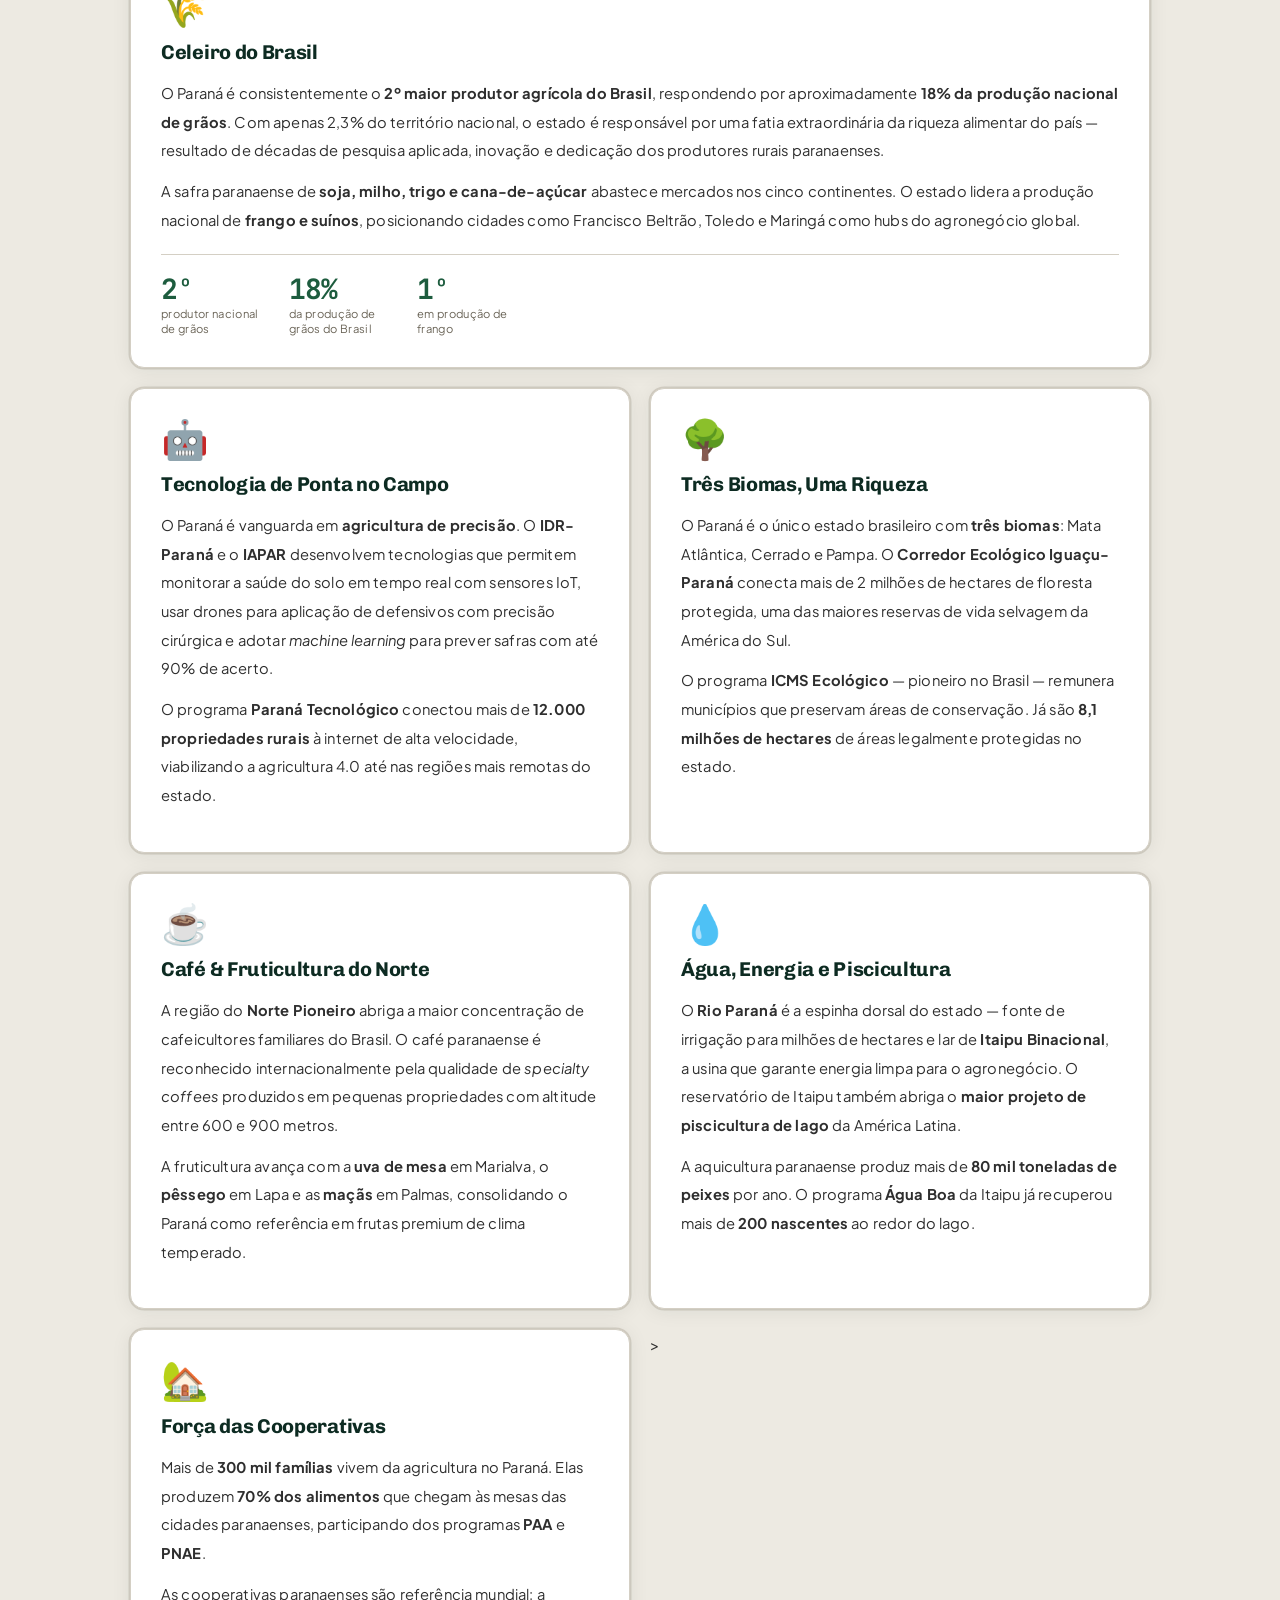
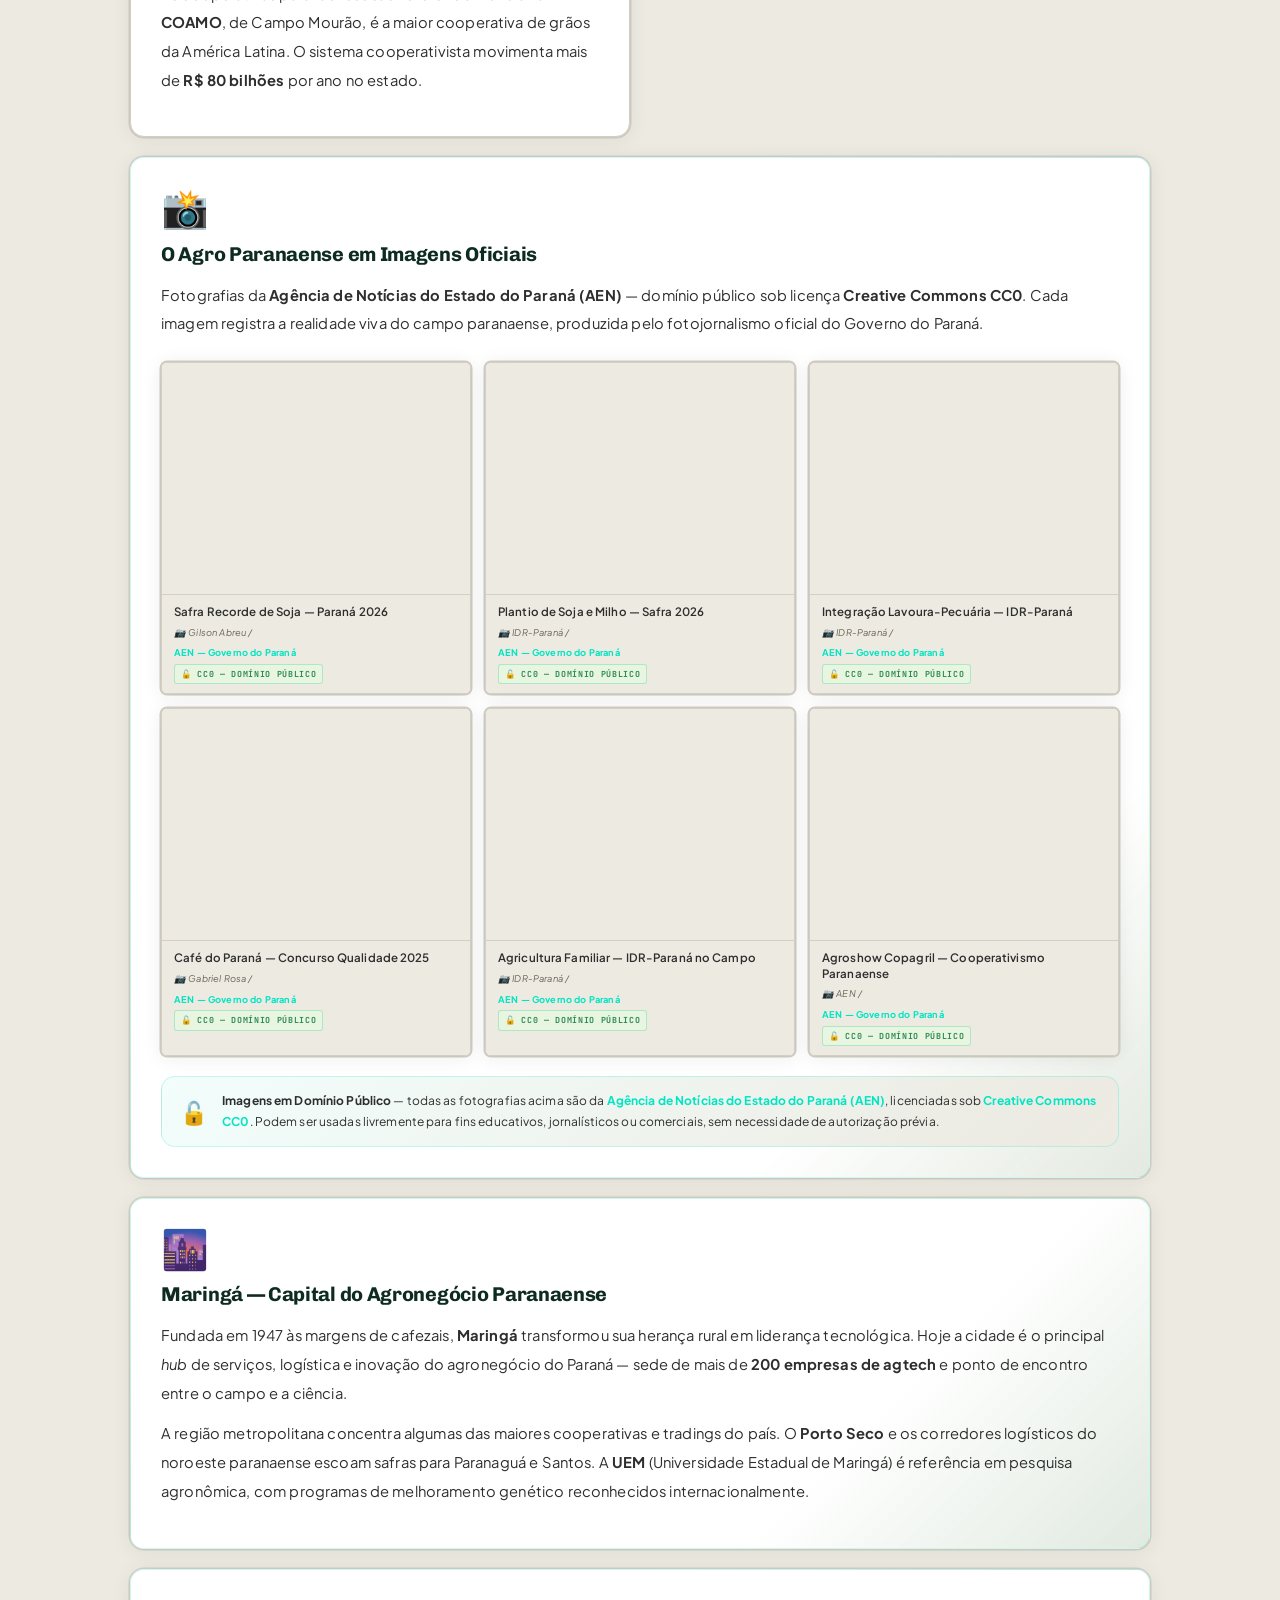
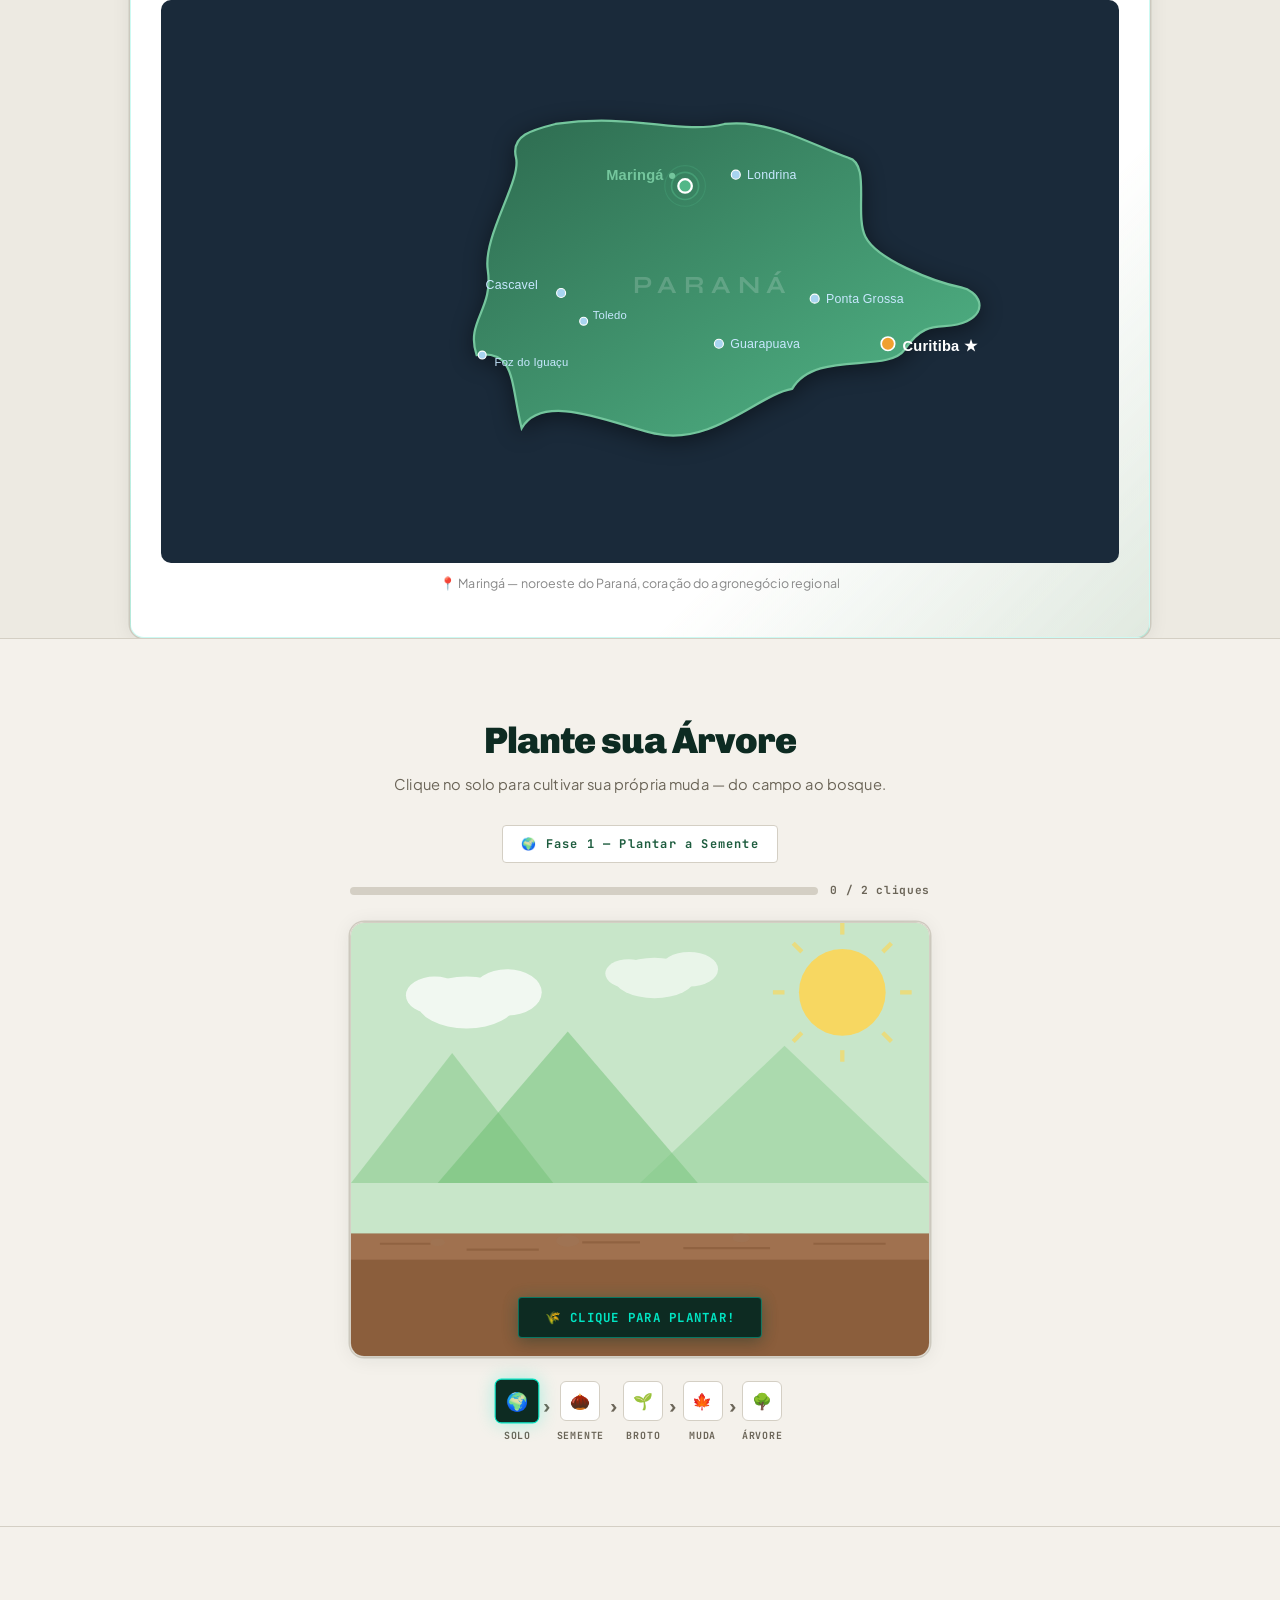
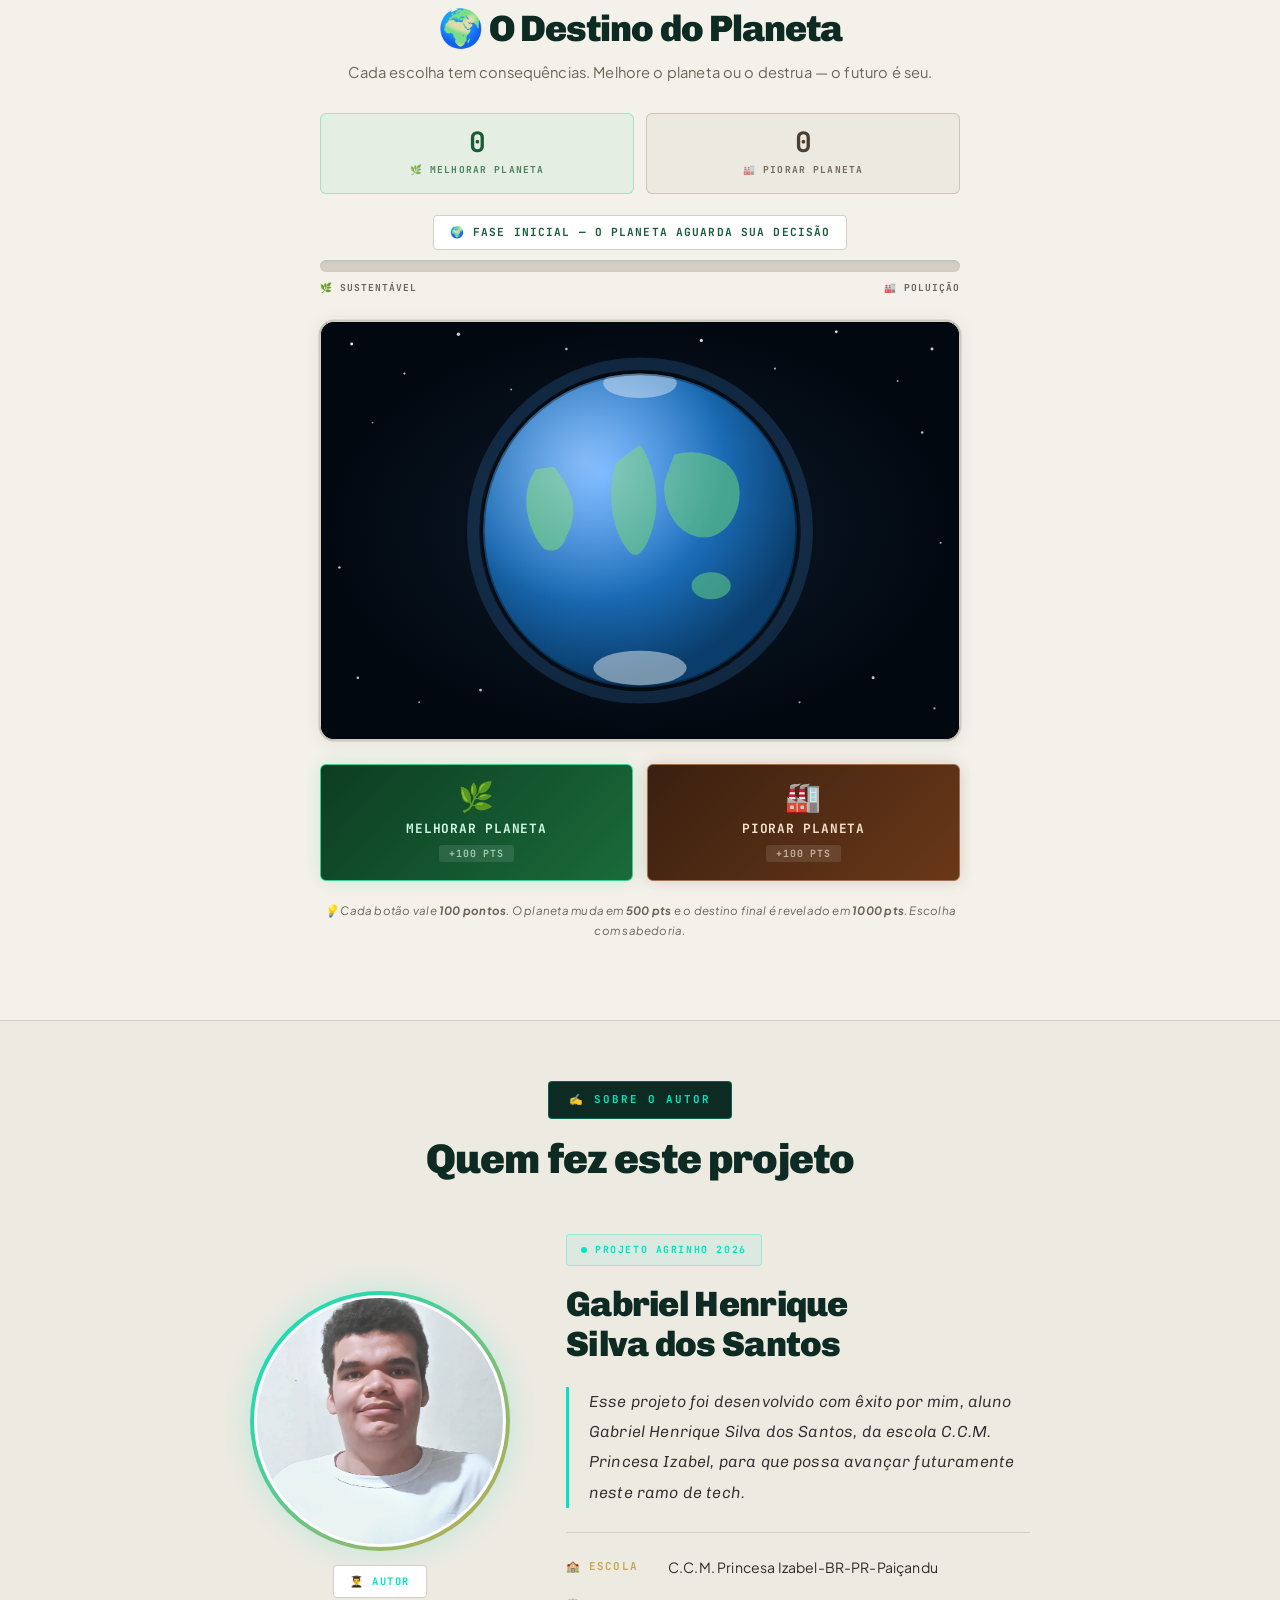
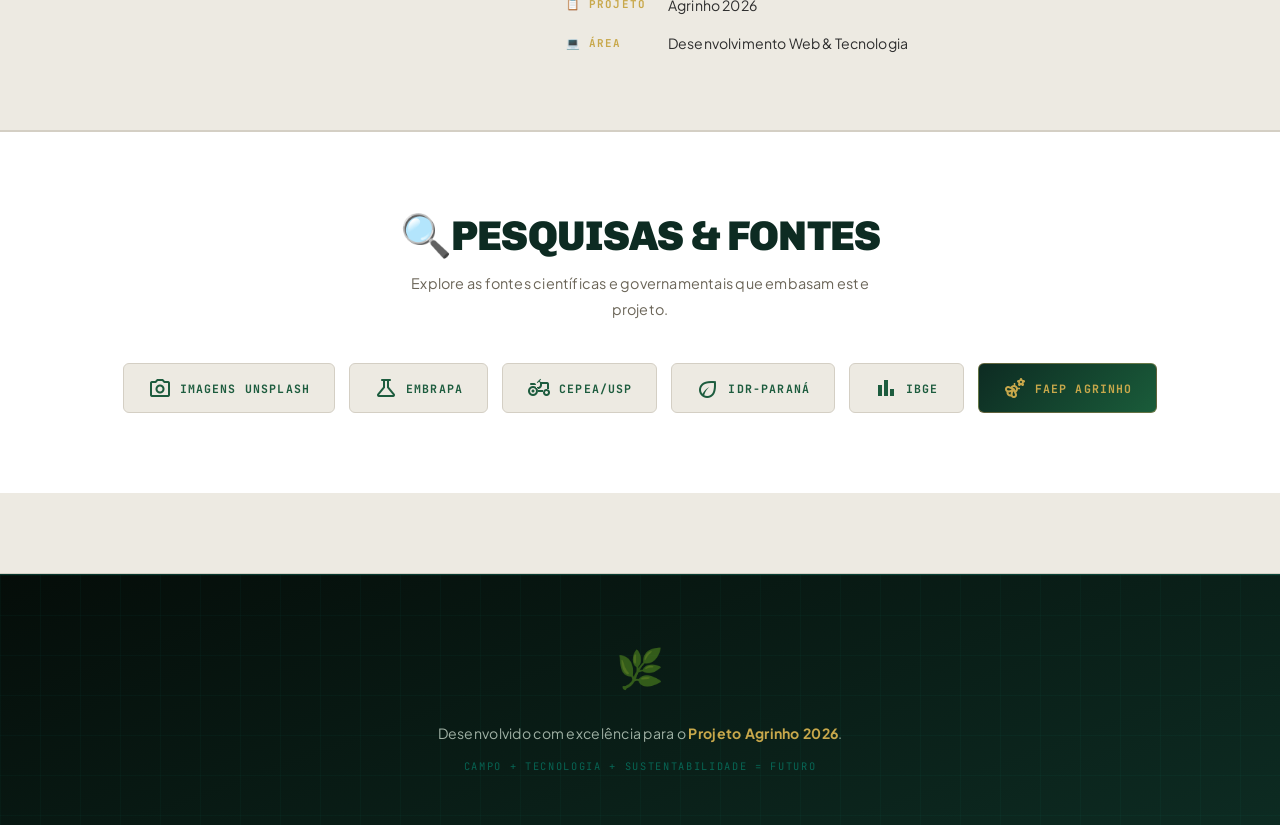
==== commit fd6a7393: "Add files via upload" ====
--- a/index.html
+++ b/index.html
@@ -22,10 +22,11 @@
             <h1>O Futuro <br><span class="italic-gold">Sustentável</span></h1>
             <p class="subtitulo">A união entre a tradição do campo e a ciência da preservação — do Brasil ao Paraná.</p>
             <nav class="hero-nav">
-                <a href="#conteudo" class="hero-nav-btn">📖 Ler</a>
-                <a href="#parana"   class="hero-nav-btn">🌲 Paraná</a>
-                <a href="#jogo"     class="hero-nav-btn">🌱 Jogo</a>
+                <a href="#conteudo"  class="hero-nav-btn">📖 Ler</a>
+                <a href="#parana"    class="hero-nav-btn">🌲 Paraná</a>
+                <a href="#jogo"      class="hero-nav-btn">🌱 Jogo</a>
                 <a href="#saber-mais" class="hero-nav-btn">🔍 Saber Mais</a>
+                <a href="#autor"     class="hero-nav-btn">👨‍🎓 Autor</a>
             </nav>
             <div class="hero-scroll-hint">
             </div>
@@ -1107,6 +1108,56 @@
             </div>
         </section>
 
+
+        <!-- ╔══════════════════════════════════════╗
+             ║  SEÇÃO SOBRE O AUTOR — destaque visual ║
+             ╚══════════════════════════════════════╝ -->
+<section class="secao-autor" id="autor">
+    <div class="autor-header">
+        <span class="autor-tag-topo">✍️ Sobre o Autor</span>
+        <h2>Quem fez este projeto</h2>
+    </div>
+
+    <div class="autor-wrap">
+        <div class="autor-foto-area">
+            <div class="autor-foto-ring">
+                <div class="autor-foto-inner">
+                    <img
+                        src="foto.jpg"
+                        alt="Foto de Gabriel Henrique Silva dos Santos"
+                        onerror="this.style.display='none'; this.nextElementSibling.style.display='flex';"
+                    >
+                    <div class="autor-placeholder">📷<br><small>sua foto aqui</small></div>
+                </div>
+            </div>
+            <span class="autor-nome-badge">👨‍🎓 Autor</span>
+        </div>
+
+        <!-- TEXTO -->
+        <div class="autor-texto">
+            <span class="autor-subtag">Projeto Agrinho 2026</span>
+            <h3 class="autor-nome">Gabriel Henrique<br>Silva dos Santos</h3>
+            <blockquote class="autor-citacao">
+                Esse projeto foi desenvolvido com êxito por mim, aluno Gabriel Henrique Silva dos Santos, da escola C.C.M. Princesa Izabel, para que possa avançar futuramente neste ramo de tech.
+            </blockquote>
+            <div class="autor-info-grid">
+                <div class="autor-info-row">
+                    <span class="autor-label">🏫 Escola</span>
+                    <span>C.C.M. Princesa Izabel-BR-PR-Paiçandu</span>
+                </div>
+                <div class="autor-info-row">
+                    <span class="autor-label">📋 Projeto</span>
+                    <span>Agrinho 2026</span>
+                </div>
+                <div class="autor-info-row">
+                    <span class="autor-label">💻 Área</span>
+                    <span>Desenvolvimento Web & Tecnologia</span>
+                </div>
+            </div>
+        </div>
+    </div>
+</section>
+
         <!-- ╔══════════════════════════════════════════════╗
              ║  FONTES OFICIAIS / SABER MAIS               ║
              ╚══════════════════════════════════════════════╝ -->
--- a/style.css
+++ b/style.css
@@ -2321,6 +2321,228 @@
 }
 
 /* ════════════════════════════════════════
+   SEÇÃO DO AUTOR
+════════════════════════════════════════ */
+.secao-autor {
+    background: var(--surface2);
+    border-top: 1px solid var(--border);
+    border-bottom: 1px solid var(--border);
+    transition: background var(--trans), border-color var(--trans);
+    position: relative;
+    z-index: 1;
+}
+
+.autor-header {
+    text-align: center;
+    padding: 60px 24px 0;
+}
+
+.autor-tag-topo {
+    display: inline-flex;
+    align-items: center;
+    gap: 8px;
+    background: var(--verde-nobre);
+    border: 1.5px solid rgba(0,229,195,0.3);
+    color: var(--tech-cyan);
+    font-family: 'JetBrains Mono', monospace;
+    font-size: 0.68rem;
+    font-weight: 700;
+    letter-spacing: 0.18em;
+    text-transform: uppercase;
+    padding: 7px 20px;
+    border-radius: 4px;
+    margin-bottom: 16px;
+    display: inline-block;
+}
+
+.autor-header h2 {
+    margin-bottom: 0;
+}
+
+.autor-wrap {
+    max-width: 860px;
+    margin: 0 auto;
+    padding: 48px 40px 72px;
+    display: flex;
+    align-items: center;
+    gap: 56px;
+    flex-wrap: wrap;
+    justify-content: center;
+}
+
+/* ── Foto ── */
+.autor-foto-area {
+    flex-shrink: 0;
+    display: flex;
+    flex-direction: column;
+    align-items: center;
+    gap: 14px;
+}
+
+.autor-foto-ring {
+    width: 260px;
+    height: 260px;
+    border-radius: 50%;
+    padding: 4px;
+    background: linear-gradient(135deg, var(--tech-cyan), var(--ouro-velho));
+    box-shadow: 0 0 32px rgba(0,229,195,0.2);
+    transition: box-shadow var(--trans);
+}
+
+.autor-foto-ring:hover {
+    box-shadow: 0 0 48px rgba(0,229,195,0.35);
+}
+
+.autor-foto-inner {
+    width: 100%;
+    height: 100%;
+    border-radius: 50%;
+    background: var(--surface);
+    border: 3px solid var(--surface);
+    overflow: hidden;
+    position: relative;
+    display: flex;
+    align-items: center;
+    justify-content: center;
+}
+
+.autor-foto-inner img {
+    width: 100%;
+    height: 100%;
+    object-fit: cover;
+    object-position: center 15%;
+    display: block;
+}
+
+.autor-placeholder {
+    display: none;
+    flex-direction: column;
+    align-items: center;
+    justify-content: center;
+    gap: 6px;
+    color: var(--menu-sub);
+    font-size: 2rem;
+    text-align: center;
+    line-height: 1.4;
+}
+
+.autor-placeholder small {
+    font-family: 'JetBrains Mono', monospace;
+    font-size: 0.65rem;
+    letter-spacing: 0.08em;
+    text-transform: uppercase;
+}
+
+.autor-nome-badge {
+    background: var(--surface);
+    border: 1.5px solid var(--border);
+    border-radius: 4px;
+    padding: 5px 16px;
+    font-family: 'JetBrains Mono', monospace;
+    font-size: 0.65rem;
+    font-weight: 700;
+    letter-spacing: 0.14em;
+    text-transform: uppercase;
+    color: var(--tech-cyan);
+    transition: background var(--trans), border-color var(--trans);
+}
+
+/* ── Texto ── */
+.autor-texto {
+    flex: 1;
+    min-width: 260px;
+    max-width: 520px;
+}
+
+.autor-subtag {
+    display: inline-flex;
+    align-items: center;
+    gap: 8px;
+    background: rgba(0,229,195,0.07);
+    border: 1.5px solid rgba(0,229,195,0.3);
+    border-radius: 4px;
+    padding: 5px 14px;
+    font-family: 'JetBrains Mono', monospace;
+    font-size: 0.62rem;
+    font-weight: 700;
+    letter-spacing: 0.16em;
+    text-transform: uppercase;
+    color: var(--tech-cyan);
+    margin-bottom: 18px;
+}
+
+.autor-subtag::before {
+    content: '';
+    width: 6px;
+    height: 6px;
+    background: var(--tech-cyan);
+    border-radius: 50%;
+    animation: pulse-dot 2s ease-in-out infinite;
+    flex-shrink: 0;
+}
+
+.autor-nome {
+    font-family: 'Chivo', sans-serif;
+    font-weight: 900;
+    font-size: clamp(1.6rem, 3.5vw, 2.2rem);
+    color: var(--text-titulo);
+    line-height: 1.15;
+    letter-spacing: -0.02em;
+    margin-bottom: 22px;
+    transition: color var(--trans);
+}
+
+.autor-citacao {
+    font-family: 'Chivo', sans-serif;
+    font-size: 1rem;
+    line-height: 1.9;
+    color: var(--text);
+    border-left: 3px solid var(--tech-cyan);
+    padding-left: 20px;
+    font-style: italic;
+    font-weight: 300;
+    margin: 0 0 24px 0;
+    transition: color var(--trans);
+}
+
+.autor-info-grid {
+    display: flex;
+    flex-direction: column;
+    gap: 10px;
+    padding-top: 20px;
+    border-top: 1px solid var(--border);
+    transition: border-color var(--trans);
+}
+
+.autor-info-row {
+    display: flex;
+    align-items: center;
+    gap: 12px;
+    font-size: 0.88rem;
+    color: var(--text);
+    transition: color var(--trans);
+}
+
+.autor-label {
+    font-family: 'JetBrains Mono', monospace;
+    font-size: 0.68rem;
+    font-weight: 700;
+    letter-spacing: 0.1em;
+    text-transform: uppercase;
+    color: var(--ouro-velho);
+    min-width: 90px;
+    flex-shrink: 0;
+}
+
+/* ── Responsivo ── */
+@media (max-width: 480px) {
+    .autor-wrap { padding: 36px 16px 56px; gap: 32px; }
+    .autor-foto-ring { width: 150px; height: 150px; }
+    .autor-nome { font-size: 1.5rem; }
+    .autor-citacao { font-size: 0.92rem; }
+}
+
+/* ════════════════════════════════════════
    RESPONSIVO — MOBILE (≤480px)
 ════════════════════════════════════════ */
 @media (max-width: 480px) {
